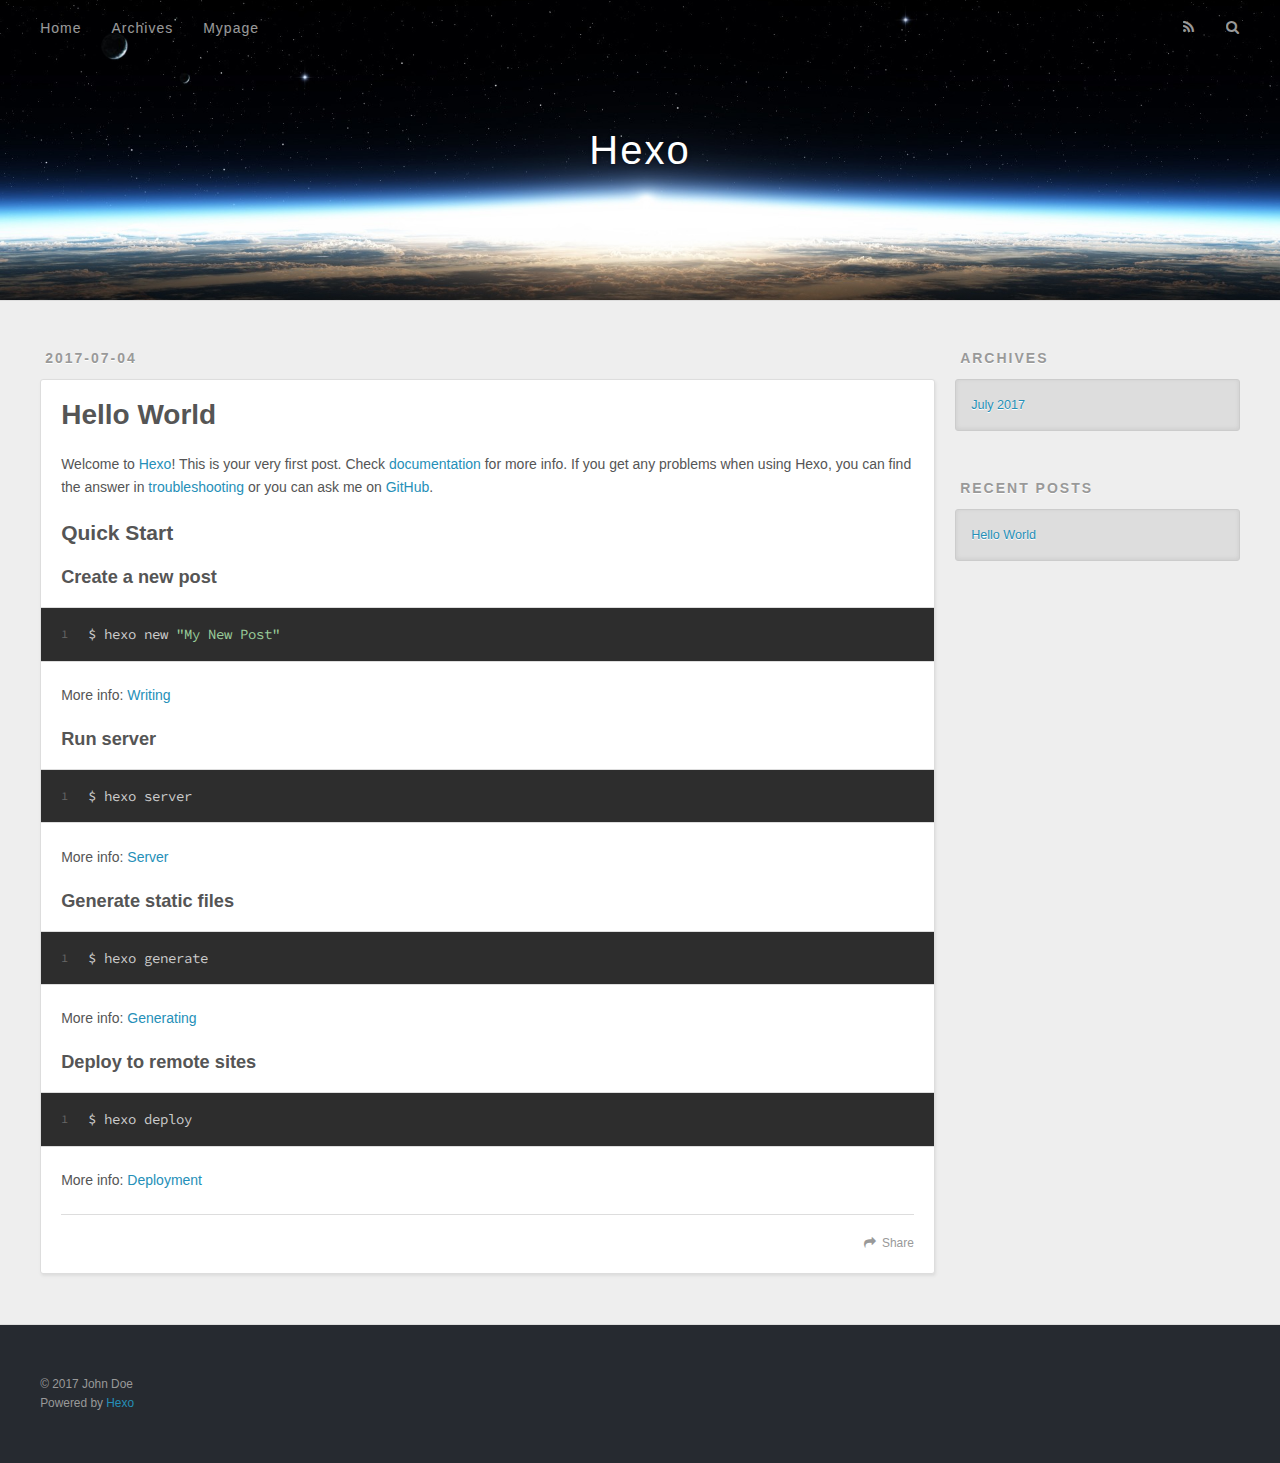
==== index.html @ 32c0dbbb "myblog" ====
<!DOCTYPE html>
<html>
<head>
  <meta charset="utf-8">
  
  <title>Hexo</title>
  <meta name="viewport" content="width=device-width, initial-scale=1, maximum-scale=1">
  <meta property="og:type" content="website">
<meta property="og:title" content="Hexo">
<meta property="og:url" content="http://yoursite.com/index.html">
<meta property="og:site_name" content="Hexo">
<meta name="twitter:card" content="summary">
<meta name="twitter:title" content="Hexo">
  
    <link rel="alternate" href="/atom.xml" title="Hexo" type="application/atom+xml">
  
  
    <link rel="icon" href="/favicon.png">
  
  
    <link href="//fonts.googleapis.com/css?family=Source+Code+Pro" rel="stylesheet" type="text/css">
  
  <link rel="stylesheet" href="/css/style.css">
  

</head>

<body>
  <div id="container">
    <div id="wrap">
      <header id="header">
  <div id="banner"></div>
  <div id="header-outer" class="outer">
    <div id="header-title" class="inner">
      <h1 id="logo-wrap">
        <a href="/" id="logo">Hexo</a>
      </h1>
      
    </div>
    <div id="header-inner" class="inner">
      <nav id="main-nav">
        <a id="main-nav-toggle" class="nav-icon"></a>
        
          <a class="main-nav-link" href="/">Home</a>
        
          <a class="main-nav-link" href="/archives">Archives</a>
        
          <a class="main-nav-link" href="/mypage">Mypage</a>
        
      </nav>
      <nav id="sub-nav">
        
          <a id="nav-rss-link" class="nav-icon" href="/atom.xml" title="RSS Feed"></a>
        
        <a id="nav-search-btn" class="nav-icon" title="Search"></a>
      </nav>
      <div id="search-form-wrap">
        <form action="//google.com/search" method="get" accept-charset="UTF-8" class="search-form"><input type="search" name="q" class="search-form-input" placeholder="Search"><button type="submit" class="search-form-submit">&#xF002;</button><input type="hidden" name="sitesearch" value="http://yoursite.com"></form>
      </div>
    </div>
  </div>
</header>
      <div class="outer">
        <section id="main">
  
    <article id="post-hello-world" class="article article-type-post" itemscope itemprop="blogPost">
  <div class="article-meta">
    <a href="/2017/07/04/hello-world/" class="article-date">
  <time datetime="2017-07-04T11:17:00.481Z" itemprop="datePublished">2017-07-04</time>
</a>
    
  </div>
  <div class="article-inner">
    
    
      <header class="article-header">
        
  
    <h1 itemprop="name">
      <a class="article-title" href="/2017/07/04/hello-world/">Hello World</a>
    </h1>
  

      </header>
    
    <div class="article-entry" itemprop="articleBody">
      
        <p>Welcome to <a href="https://hexo.io/" target="_blank" rel="external">Hexo</a>! This is your very first post. Check <a href="https://hexo.io/docs/" target="_blank" rel="external">documentation</a> for more info. If you get any problems when using Hexo, you can find the answer in <a href="https://hexo.io/docs/troubleshooting.html" target="_blank" rel="external">troubleshooting</a> or you can ask me on <a href="https://github.com/hexojs/hexo/issues" target="_blank" rel="external">GitHub</a>.</p>
<h2 id="Quick-Start"><a href="#Quick-Start" class="headerlink" title="Quick Start"></a>Quick Start</h2><h3 id="Create-a-new-post"><a href="#Create-a-new-post" class="headerlink" title="Create a new post"></a>Create a new post</h3><figure class="highlight bash"><table><tr><td class="gutter"><pre><div class="line">1</div></pre></td><td class="code"><pre><div class="line">$ hexo new <span class="string">"My New Post"</span></div></pre></td></tr></table></figure>
<p>More info: <a href="https://hexo.io/docs/writing.html" target="_blank" rel="external">Writing</a></p>
<h3 id="Run-server"><a href="#Run-server" class="headerlink" title="Run server"></a>Run server</h3><figure class="highlight bash"><table><tr><td class="gutter"><pre><div class="line">1</div></pre></td><td class="code"><pre><div class="line">$ hexo server</div></pre></td></tr></table></figure>
<p>More info: <a href="https://hexo.io/docs/server.html" target="_blank" rel="external">Server</a></p>
<h3 id="Generate-static-files"><a href="#Generate-static-files" class="headerlink" title="Generate static files"></a>Generate static files</h3><figure class="highlight bash"><table><tr><td class="gutter"><pre><div class="line">1</div></pre></td><td class="code"><pre><div class="line">$ hexo generate</div></pre></td></tr></table></figure>
<p>More info: <a href="https://hexo.io/docs/generating.html" target="_blank" rel="external">Generating</a></p>
<h3 id="Deploy-to-remote-sites"><a href="#Deploy-to-remote-sites" class="headerlink" title="Deploy to remote sites"></a>Deploy to remote sites</h3><figure class="highlight bash"><table><tr><td class="gutter"><pre><div class="line">1</div></pre></td><td class="code"><pre><div class="line">$ hexo deploy</div></pre></td></tr></table></figure>
<p>More info: <a href="https://hexo.io/docs/deployment.html" target="_blank" rel="external">Deployment</a></p>

      
    </div>
    <footer class="article-footer">
      <a data-url="http://yoursite.com/2017/07/04/hello-world/" data-id="cj4plj32y0000nss6kk4npx17" class="article-share-link">Share</a>
      
      
    </footer>
  </div>
  
</article>


  

</section>
        
          <aside id="sidebar">
  
    

  
    

  
    
  
    
  <div class="widget-wrap">
    <h3 class="widget-title">Archives</h3>
    <div class="widget">
      <ul class="archive-list"><li class="archive-list-item"><a class="archive-list-link" href="/archives/2017/07/">July 2017</a></li></ul>
    </div>
  </div>


  
    
  <div class="widget-wrap">
    <h3 class="widget-title">Recent Posts</h3>
    <div class="widget">
      <ul>
        
          <li>
            <a href="/2017/07/04/hello-world/">Hello World</a>
          </li>
        
      </ul>
    </div>
  </div>

  
</aside>
        
      </div>
      <footer id="footer">
  
  <div class="outer">
    <div id="footer-info" class="inner">
      &copy; 2017 John Doe<br>
      Powered by <a href="http://hexo.io/" target="_blank">Hexo</a>
    </div>
  </div>
</footer>
    </div>
    <nav id="mobile-nav">
  
    <a href="/" class="mobile-nav-link">Home</a>
  
    <a href="/archives" class="mobile-nav-link">Archives</a>
  
    <a href="/mypage" class="mobile-nav-link">Mypage</a>
  
</nav>
    

<script src="//ajax.googleapis.com/ajax/libs/jquery/2.0.3/jquery.min.js"></script>


  <link rel="stylesheet" href="/fancybox/jquery.fancybox.css">
  <script src="/fancybox/jquery.fancybox.pack.js"></script>


<script src="/js/script.js"></script>

  </div>
</body>
</html>
---- css/style.css ----
body {
  width: 100%;
}
body:before,
body:after {
  content: "";
  display: table;
}
body:after {
  clear: both;
}
html,
body,
div,
span,
applet,
object,
iframe,
h1,
h2,
h3,
h4,
h5,
h6,
p,
blockquote,
pre,
a,
abbr,
acronym,
address,
big,
cite,
code,
del,
dfn,
em,
img,
ins,
kbd,
q,
s,
samp,
small,
strike,
strong,
sub,
sup,
tt,
var,
dl,
dt,
dd,
ol,
ul,
li,
fieldset,
form,
label,
legend,
table,
caption,
tbody,
tfoot,
thead,
tr,
th,
td {
  margin: 0;
  padding: 0;
  border: 0;
  outline: 0;
  font-weight: inherit;
  font-style: inherit;
  font-family: inherit;
  font-size: 100%;
  vertical-align: baseline;
}
body {
  line-height: 1;
  color: #000;
  background: #fff;
}
ol,
ul {
  list-style: none;
}
table {
  border-collapse: separate;
  border-spacing: 0;
  vertical-align: middle;
}
caption,
th,
td {
  text-align: left;
  font-weight: normal;
  vertical-align: middle;
}
a img {
  border: none;
}
input,
button {
  margin: 0;
  padding: 0;
}
input::-moz-focus-inner,
button::-moz-focus-inner {
  border: 0;
  padding: 0;
}
@font-face {
  font-family: FontAwesome;
  font-style: normal;
  font-weight: normal;
  src: url("fonts/fontawesome-webfont.eot?v=#4.0.3");
  src: url("fonts/fontawesome-webfont.eot?#iefix&v=#4.0.3") format("embedded-opentype"), url("fonts/fontawesome-webfont.woff?v=#4.0.3") format("woff"), url("fonts/fontawesome-webfont.ttf?v=#4.0.3") format("truetype"), url("fonts/fontawesome-webfont.svg#fontawesomeregular?v=#4.0.3") format("svg");
}
html,
body,
#container {
  height: 100%;
}
body {
  background: #eee;
  font: 14px "Helvetica Neue", Helvetica, Arial, sans-serif;
  -webkit-text-size-adjust: 100%;
}
.outer {
  max-width: 1220px;
  margin: 0 auto;
  padding: 0 20px;
}
.outer:before,
.outer:after {
  content: "";
  display: table;
}
.outer:after {
  clear: both;
}
.inner {
  display: inline;
  float: left;
  width: 98.33333333333333%;
  margin: 0 0.833333333333333%;
}
.left,
.alignleft {
  float: left;
}
.right,
.alignright {
  float: right;
}
.clear {
  clear: both;
}
#container {
  position: relative;
}
.mobile-nav-on {
  overflow: hidden;
}
#wrap {
  height: 100%;
  width: 100%;
  position: absolute;
  top: 0;
  left: 0;
  -webkit-transition: 0.2s ease-out;
  -moz-transition: 0.2s ease-out;
  -ms-transition: 0.2s ease-out;
  transition: 0.2s ease-out;
  z-index: 1;
  background: #eee;
}
.mobile-nav-on #wrap {
  left: 280px;
}
@media screen and (min-width: 768px) {
  #main {
    display: inline;
    float: left;
    width: 73.33333333333333%;
    margin: 0 0.833333333333333%;
  }
}
.article-date,
.article-category-link,
.archive-year,
.widget-title {
  text-decoration: none;
  text-transform: uppercase;
  letter-spacing: 2px;
  color: #999;
  margin-bottom: 1em;
  margin-left: 5px;
  line-height: 1em;
  text-shadow: 0 1px #fff;
  font-weight: bold;
}
.article-inner,
.archive-article-inner {
  background: #fff;
  -webkit-box-shadow: 1px 2px 3px #ddd;
  box-shadow: 1px 2px 3px #ddd;
  border: 1px solid #ddd;
  border-radius: 3px;
}
.article-entry h1,
.widget h1 {
  font-size: 2em;
}
.article-entry h2,
.widget h2 {
  font-size: 1.5em;
}
.article-entry h3,
.widget h3 {
  font-size: 1.3em;
}
.article-entry h4,
.widget h4 {
  font-size: 1.2em;
}
.article-entry h5,
.widget h5 {
  font-size: 1em;
}
.article-entry h6,
.widget h6 {
  font-size: 1em;
  color: #999;
}
.article-entry hr,
.widget hr {
  border: 1px dashed #ddd;
}
.article-entry strong,
.widget strong {
  font-weight: bold;
}
.article-entry em,
.widget em,
.article-entry cite,
.widget cite {
  font-style: italic;
}
.article-entry sup,
.widget sup,
.article-entry sub,
.widget sub {
  font-size: 0.75em;
  line-height: 0;
  position: relative;
  vertical-align: baseline;
}
.article-entry sup,
.widget sup {
  top: -0.5em;
}
.article-entry sub,
.widget sub {
  bottom: -0.2em;
}
.article-entry small,
.widget small {
  font-size: 0.85em;
}
.article-entry acronym,
.widget acronym,
.article-entry abbr,
.widget abbr {
  border-bottom: 1px dotted;
}
.article-entry ul,
.widget ul,
.article-entry ol,
.widget ol,
.article-entry dl,
.widget dl {
  margin: 0 20px;
  line-height: 1.6em;
}
.article-entry ul ul,
.widget ul ul,
.article-entry ol ul,
.widget ol ul,
.article-entry ul ol,
.widget ul ol,
.article-entry ol ol,
.widget ol ol {
  margin-top: 0;
  margin-bottom: 0;
}
.article-entry ul,
.widget ul {
  list-style: disc;
}
.article-entry ol,
.widget ol {
  list-style: decimal;
}
.article-entry dt,
.widget dt {
  font-weight: bold;
}
#header {
  height: 300px;
  position: relative;
  border-bottom: 1px solid #ddd;
}
#header:before,
#header:after {
  content: "";
  position: absolute;
  left: 0;
  right: 0;
  height: 40px;
}
#header:before {
  top: 0;
  background: -webkit-linear-gradient(rgba(0,0,0,0.2), transparent);
  background: -moz-linear-gradient(rgba(0,0,0,0.2), transparent);
  background: -ms-linear-gradient(rgba(0,0,0,0.2), transparent);
  background: linear-gradient(rgba(0,0,0,0.2), transparent);
}
#header:after {
  bottom: 0;
  background: -webkit-linear-gradient(transparent, rgba(0,0,0,0.2));
  background: -moz-linear-gradient(transparent, rgba(0,0,0,0.2));
  background: -ms-linear-gradient(transparent, rgba(0,0,0,0.2));
  background: linear-gradient(transparent, rgba(0,0,0,0.2));
}
#header-outer {
  height: 100%;
  position: relative;
}
#header-inner {
  position: relative;
  overflow: hidden;
}
#banner {
  position: absolute;
  top: 0;
  left: 0;
  width: 100%;
  height: 100%;
  background: url("images/banner.jpg") center #000;
  -webkit-background-size: cover;
  -moz-background-size: cover;
  background-size: cover;
  z-index: -1;
}
#header-title {
  text-align: center;
  height: 40px;
  position: absolute;
  top: 50%;
  left: 0;
  margin-top: -20px;
}
#logo,
#subtitle {
  text-decoration: none;
  color: #fff;
  font-weight: 300;
  text-shadow: 0 1px 4px rgba(0,0,0,0.3);
}
#logo {
  font-size: 40px;
  line-height: 40px;
  letter-spacing: 2px;
}
#subtitle {
  font-size: 16px;
  line-height: 16px;
  letter-spacing: 1px;
}
#subtitle-wrap {
  margin-top: 16px;
}
#main-nav {
  float: left;
  margin-left: -15px;
}
.nav-icon,
.main-nav-link {
  float: left;
  color: #fff;
  opacity: 0.6;
  text-decoration: none;
  text-shadow: 0 1px rgba(0,0,0,0.2);
  -webkit-transition: opacity 0.2s;
  -moz-transition: opacity 0.2s;
  -ms-transition: opacity 0.2s;
  transition: opacity 0.2s;
  display: block;
  padding: 20px 15px;
}
.nav-icon:hover,
.main-nav-link:hover {
  opacity: 1;
}
.nav-icon {
  font-family: FontAwesome;
  text-align: center;
  font-size: 14px;
  width: 14px;
  height: 14px;
  padding: 20px 15px;
  position: relative;
  cursor: pointer;
}
.main-nav-link {
  font-weight: 300;
  letter-spacing: 1px;
}
@media screen and (max-width: 479px) {
  .main-nav-link {
    display: none;
  }
}
#main-nav-toggle {
  display: none;
}
#main-nav-toggle:before {
  content: "\f0c9";
}
@media screen and (max-width: 479px) {
  #main-nav-toggle {
    display: block;
  }
}
#sub-nav {
  float: right;
  margin-right: -15px;
}
#nav-rss-link:before {
  content: "\f09e";
}
#nav-search-btn:before {
  content: "\f002";
}
#search-form-wrap {
  position: absolute;
  top: 15px;
  width: 150px;
  height: 30px;
  right: -150px;
  opacity: 0;
  -webkit-transition: 0.2s ease-out;
  -moz-transition: 0.2s ease-out;
  -ms-transition: 0.2s ease-out;
  transition: 0.2s ease-out;
}
#search-form-wrap.on {
  opacity: 1;
  right: 0;
}
@media screen and (max-width: 479px) {
  #search-form-wrap {
    width: 100%;
    right: -100%;
  }
}
.search-form {
  position: absolute;
  top: 0;
  left: 0;
  right: 0;
  background: #fff;
  padding: 5px 15px;
  border-radius: 15px;
  -webkit-box-shadow: 0 0 10px rgba(0,0,0,0.3);
  box-shadow: 0 0 10px rgba(0,0,0,0.3);
}
.search-form-input {
  border: none;
  background: none;
  color: #555;
  width: 100%;
  font: 13px "Helvetica Neue", Helvetica, Arial, sans-serif;
  outline: none;
}
.search-form-input::-webkit-search-results-decoration,
.search-form-input::-webkit-search-cancel-button {
  -webkit-appearance: none;
}
.search-form-submit {
  position: absolute;
  top: 50%;
  right: 10px;
  margin-top: -7px;
  font: 13px FontAwesome;
  border: none;
  background: none;
  color: #bbb;
  cursor: pointer;
}
.search-form-submit:hover,
.search-form-submit:focus {
  color: #777;
}
.article {
  margin: 50px 0;
}
.article-inner {
  overflow: hidden;
}
.article-meta:before,
.article-meta:after {
  content: "";
  display: table;
}
.article-meta:after {
  clear: both;
}
.article-date {
  float: left;
}
.article-category {
  float: left;
  line-height: 1em;
  color: #ccc;
  text-shadow: 0 1px #fff;
  margin-left: 8px;
}
.article-category:before {
  content: "\2022";
}
.article-category-link {
  margin: 0 12px 1em;
}
.article-header {
  padding: 20px 20px 0;
}
.article-title {
  text-decoration: none;
  font-size: 2em;
  font-weight: bold;
  color: #555;
  line-height: 1.1em;
  -webkit-transition: color 0.2s;
  -moz-transition: color 0.2s;
  -ms-transition: color 0.2s;
  transition: color 0.2s;
}
a.article-title:hover {
  color: #258fb8;
}
.article-entry {
  color: #555;
  padding: 0 20px;
}
.article-entry:before,
.article-entry:after {
  content: "";
  display: table;
}
.article-entry:after {
  clear: both;
}
.article-entry p,
.article-entry table {
  line-height: 1.6em;
  margin: 1.6em 0;
}
.article-entry h1,
.article-entry h2,
.article-entry h3,
.article-entry h4,
.article-entry h5,
.article-entry h6 {
  font-weight: bold;
}
.article-entry h1,
.article-entry h2,
.article-entry h3,
.article-entry h4,
.article-entry h5,
.article-entry h6 {
  line-height: 1.1em;
  margin: 1.1em 0;
}
.article-entry a {
  color: #258fb8;
  text-decoration: none;
}
.article-entry a:hover {
  text-decoration: underline;
}
.article-entry ul,
.article-entry ol,
.article-entry dl {
  margin-top: 1.6em;
  margin-bottom: 1.6em;
}
.article-entry img,
.article-entry video {
  max-width: 100%;
  height: auto;
  display: block;
  margin: auto;
}
.article-entry iframe {
  border: none;
}
.article-entry table {
  width: 100%;
  border-collapse: collapse;
  border-spacing: 0;
}
.article-entry th {
  font-weight: bold;
  border-bottom: 3px solid #ddd;
  padding-bottom: 0.5em;
}
.article-entry td {
  border-bottom: 1px solid #ddd;
  padding: 10px 0;
}
.article-entry blockquote {
  font-family: Georgia, "Times New Roman", serif;
  font-size: 1.4em;
  margin: 1.6em 20px;
  text-align: center;
}
.article-entry blockquote footer {
  font-size: 14px;
  margin: 1.6em 0;
  font-family: "Helvetica Neue", Helvetica, Arial, sans-serif;
}
.article-entry blockquote footer cite:before {
  content: "—";
  padding: 0 0.5em;
}
.article-entry .pullquote {
  text-align: left;
  width: 45%;
  margin: 0;
}
.article-entry .pullquote.left {
  margin-left: 0.5em;
  margin-right: 1em;
}
.article-entry .pullquote.right {
  margin-right: 0.5em;
  margin-left: 1em;
}
.article-entry .caption {
  color: #999;
  display: block;
  font-size: 0.9em;
  margin-top: 0.5em;
  position: relative;
  text-align: center;
}
.article-entry .video-container {
  position: relative;
  padding-top: 56.25%;
  height: 0;
  overflow: hidden;
}
.article-entry .video-container iframe,
.article-entry .video-container object,
.article-entry .video-container embed {
  position: absolute;
  top: 0;
  left: 0;
  width: 100%;
  height: 100%;
  margin-top: 0;
}
.article-more-link a {
  display: inline-block;
  line-height: 1em;
  padding: 6px 15px;
  border-radius: 15px;
  background: #eee;
  color: #999;
  text-shadow: 0 1px #fff;
  text-decoration: none;
}
.article-more-link a:hover {
  background: #258fb8;
  color: #fff;
  text-decoration: none;
  text-shadow: 0 1px #1e7293;
}
.article-footer {
  font-size: 0.85em;
  line-height: 1.6em;
  border-top: 1px solid #ddd;
  padding-top: 1.6em;
  margin: 0 20px 20px;
}
.article-footer:before,
.article-footer:after {
  content: "";
  display: table;
}
.article-footer:after {
  clear: both;
}
.article-footer a {
  color: #999;
  text-decoration: none;
}
.article-footer a:hover {
  color: #555;
}
.article-tag-list-item {
  float: left;
  margin-right: 10px;
}
.article-tag-list-link:before {
  content: "#";
}
.article-comment-link {
  float: right;
}
.article-comment-link:before {
  content: "\f075";
  font-family: FontAwesome;
  padding-right: 8px;
}
.article-share-link {
  cursor: pointer;
  float: right;
  margin-left: 20px;
}
.article-share-link:before {
  content: "\f064";
  font-family: FontAwesome;
  padding-right: 6px;
}
#article-nav {
  position: relative;
}
#article-nav:before,
#article-nav:after {
  content: "";
  display: table;
}
#article-nav:after {
  clear: both;
}
@media screen and (min-width: 768px) {
  #article-nav {
    margin: 50px 0;
  }
  #article-nav:before {
    width: 8px;
    height: 8px;
    position: absolute;
    top: 50%;
    left: 50%;
    margin-top: -4px;
    margin-left: -4px;
    content: "";
    border-radius: 50%;
    background: #ddd;
    -webkit-box-shadow: 0 1px 2px #fff;
    box-shadow: 0 1px 2px #fff;
  }
}
.article-nav-link-wrap {
  text-decoration: none;
  text-shadow: 0 1px #fff;
  color: #999;
  -webkit-box-sizing: border-box;
  -moz-box-sizing: border-box;
  box-sizing: border-box;
  margin-top: 50px;
  text-align: center;
  display: block;
}
.article-nav-link-wrap:hover {
  color: #555;
}
@media screen and (min-width: 768px) {
  .article-nav-link-wrap {
    width: 50%;
    margin-top: 0;
  }
}
@media screen and (min-width: 768px) {
  #article-nav-newer {
    float: left;
    text-align: right;
    padding-right: 20px;
  }
}
@media screen and (min-width: 768px) {
  #article-nav-older {
    float: right;
    text-align: left;
    padding-left: 20px;
  }
}
.article-nav-caption {
  text-transform: uppercase;
  letter-spacing: 2px;
  color: #ddd;
  line-height: 1em;
  font-weight: bold;
}
#article-nav-newer .article-nav-caption {
  margin-right: -2px;
}
.article-nav-title {
  font-size: 0.85em;
  line-height: 1.6em;
  margin-top: 0.5em;
}
.article-share-box {
  position: absolute;
  display: none;
  background: #fff;
  -webkit-box-shadow: 1px 2px 10px rgba(0,0,0,0.2);
  box-shadow: 1px 2px 10px rgba(0,0,0,0.2);
  border-radius: 3px;
  margin-left: -145px;
  overflow: hidden;
  z-index: 1;
}
.article-share-box.on {
  display: block;
}
.article-share-input {
  width: 100%;
  background: none;
  -webkit-box-sizing: border-box;
  -moz-box-sizing: border-box;
  box-sizing: border-box;
  font: 14px "Helvetica Neue", Helvetica, Arial, sans-serif;
  padding: 0 15px;
  color: #555;
  outline: none;
  border: 1px solid #ddd;
  border-radius: 3px 3px 0 0;
  height: 36px;
  line-height: 36px;
}
.article-share-links {
  background: #eee;
}
.article-share-links:before,
.article-share-links:after {
  content: "";
  display: table;
}
.article-share-links:after {
  clear: both;
}
.article-share-twitter,
.article-share-facebook,
.article-share-pinterest,
.article-share-google {
  width: 50px;
  height: 36px;
  display: block;
  float: left;
  position: relative;
  color: #999;
  text-shadow: 0 1px #fff;
}
.article-share-twitter:before,
.article-share-facebook:before,
.article-share-pinterest:before,
.article-share-google:before {
  font-size: 20px;
  font-family: FontAwesome;
  width: 20px;
  height: 20px;
  position: absolute;
  top: 50%;
  left: 50%;
  margin-top: -10px;
  margin-left: -10px;
  text-align: center;
}
.article-share-twitter:hover,
.article-share-facebook:hover,
.article-share-pinterest:hover,
.article-share-google:hover {
  color: #fff;
}
.article-share-twitter:before {
  content: "\f099";
}
.article-share-twitter:hover {
  background: #00aced;
  text-shadow: 0 1px #008abe;
}
.article-share-facebook:before {
  content: "\f09a";
}
.article-share-facebook:hover {
  background: #3b5998;
  text-shadow: 0 1px #2f477a;
}
.article-share-pinterest:before {
  content: "\f0d2";
}
.article-share-pinterest:hover {
  background: #cb2027;
  text-shadow: 0 1px #a21a1f;
}
.article-share-google:before {
  content: "\f0d5";
}
.article-share-google:hover {
  background: #dd4b39;
  text-shadow: 0 1px #be3221;
}
.article-gallery {
  background: #000;
  position: relative;
}
.article-gallery-photos {
  position: relative;
  overflow: hidden;
}
.article-gallery-img {
  display: none;
  max-width: 100%;
}
.article-gallery-img:first-child {
  display: block;
}
.article-gallery-img.loaded {
  position: absolute;
  display: block;
}
.article-gallery-img img {
  display: block;
  max-width: 100%;
  margin: 0 auto;
}
#comments {
  background: #fff;
  -webkit-box-shadow: 1px 2px 3px #ddd;
  box-shadow: 1px 2px 3px #ddd;
  padding: 20px;
  border: 1px solid #ddd;
  border-radius: 3px;
  margin: 50px 0;
}
#comments a {
  color: #258fb8;
}
.archives-wrap {
  margin: 50px 0;
}
.archives:before,
.archives:after {
  content: "";
  display: table;
}
.archives:after {
  clear: both;
}
.archive-year-wrap {
  margin-bottom: 1em;
}
.archives {
  -webkit-column-gap: 10px;
  -moz-column-gap: 10px;
  column-gap: 10px;
}
@media screen and (min-width: 480px) and (max-width: 767px) {
  .archives {
    -webkit-column-count: 2;
    -moz-column-count: 2;
    column-count: 2;
  }
}
@media screen and (min-width: 768px) {
  .archives {
    -webkit-column-count: 3;
    -moz-column-count: 3;
    column-count: 3;
  }
}
.archive-article {
  -webkit-column-break-inside: avoid;
  page-break-inside: avoid;
  overflow: hidden;
  break-inside: avoid-column;
}
.archive-article-inner {
  padding: 10px;
  margin-bottom: 15px;
}
.archive-article-title {
  text-decoration: none;
  font-weight: bold;
  color: #555;
  -webkit-transition: color 0.2s;
  -moz-transition: color 0.2s;
  -ms-transition: color 0.2s;
  transition: color 0.2s;
  line-height: 1.6em;
}
.archive-article-title:hover {
  color: #258fb8;
}
.archive-article-footer {
  margin-top: 1em;
}
.archive-article-date {
  color: #999;
  text-decoration: none;
  font-size: 0.85em;
  line-height: 1em;
  margin-bottom: 0.5em;
  display: block;
}
#page-nav {
  margin: 50px auto;
  background: #fff;
  -webkit-box-shadow: 1px 2px 3px #ddd;
  box-shadow: 1px 2px 3px #ddd;
  border: 1px solid #ddd;
  border-radius: 3px;
  text-align: center;
  color: #999;
  overflow: hidden;
}
#page-nav:before,
#page-nav:after {
  content: "";
  display: table;
}
#page-nav:after {
  clear: both;
}
#page-nav a,
#page-nav span {
  padding: 10px 20px;
  line-height: 1;
  height: 2ex;
}
#page-nav a {
  color: #999;
  text-decoration: none;
}
#page-nav a:hover {
  background: #999;
  color: #fff;
}
#page-nav .prev {
  float: left;
}
#page-nav .next {
  float: right;
}
#page-nav .page-number {
  display: inline-block;
}
@media screen and (max-width: 479px) {
  #page-nav .page-number {
    display: none;
  }
}
#page-nav .current {
  color: #555;
  font-weight: bold;
}
#page-nav .space {
  color: #ddd;
}
#footer {
  background: #262a30;
  padding: 50px 0;
  border-top: 1px solid #ddd;
  color: #999;
}
#footer a {
  color: #258fb8;
  text-decoration: none;
}
#footer a:hover {
  text-decoration: underline;
}
#footer-info {
  line-height: 1.6em;
  font-size: 0.85em;
}
.article-entry pre,
.article-entry .highlight {
  background: #2d2d2d;
  margin: 0 -20px;
  padding: 15px 20px;
  border-style: solid;
  border-color: #ddd;
  border-width: 1px 0;
  overflow: auto;
  color: #ccc;
  line-height: 22.400000000000002px;
}
.article-entry .highlight .gutter pre,
.article-entry .gist .gist-file .gist-data .line-numbers {
  color: #666;
  font-size: 0.85em;
}
.article-entry pre,
.article-entry code {
  font-family: "Source Code Pro", Consolas, Monaco, Menlo, Consolas, monospace;
}
.article-entry code {
  background: #eee;
  text-shadow: 0 1px #fff;
  padding: 0 0.3em;
}
.article-entry pre code {
  background: none;
  text-shadow: none;
  padding: 0;
}
.article-entry .highlight pre {
  border: none;
  margin: 0;
  padding: 0;
}
.article-entry .highlight table {
  margin: 0;
  width: auto;
}
.article-entry .highlight td {
  border: none;
  padding: 0;
}
.article-entry .highlight figcaption {
  font-size: 0.85em;
  color: #999;
  line-height: 1em;
  margin-bottom: 1em;
}
.article-entry .highlight figcaption:before,
.article-entry .highlight figcaption:after {
  content: "";
  display: table;
}
.article-entry .highlight figcaption:after {
  clear: both;
}
.article-entry .highlight figcaption a {
  float: right;
}
.article-entry .highlight .gutter pre {
  text-align: right;
  padding-right: 20px;
}
.article-entry .highlight .line {
  height: 22.400000000000002px;
}
.article-entry .highlight .line.marked {
  background: #515151;
}
.article-entry .gist {
  margin: 0 -20px;
  border-style: solid;
  border-color: #ddd;
  border-width: 1px 0;
  background: #2d2d2d;
  padding: 15px 20px 15px 0;
}
.article-entry .gist .gist-file {
  border: none;
  font-family: "Source Code Pro", Consolas, Monaco, Menlo, Consolas, monospace;
  margin: 0;
}
.article-entry .gist .gist-file .gist-data {
  background: none;
  border: none;
}
.article-entry .gist .gist-file .gist-data .line-numbers {
  background: none;
  border: none;
  padding: 0 20px 0 0;
}
.article-entry .gist .gist-file .gist-data .line-data {
  padding: 0 !important;
}
.article-entry .gist .gist-file .highlight {
  margin: 0;
  padding: 0;
  border: none;
}
.article-entry .gist .gist-file .gist-meta {
  background: #2d2d2d;
  color: #999;
  font: 0.85em "Helvetica Neue", Helvetica, Arial, sans-serif;
  text-shadow: 0 0;
  padding: 0;
  margin-top: 1em;
  margin-left: 20px;
}
.article-entry .gist .gist-file .gist-meta a {
  color: #258fb8;
  font-weight: normal;
}
.article-entry .gist .gist-file .gist-meta a:hover {
  text-decoration: underline;
}
pre .comment,
pre .title {
  color: #999;
}
pre .variable,
pre .attribute,
pre .tag,
pre .regexp,
pre .ruby .constant,
pre .xml .tag .title,
pre .xml .pi,
pre .xml .doctype,
pre .html .doctype,
pre .css .id,
pre .css .class,
pre .css .pseudo {
  color: #f2777a;
}
pre .number,
pre .preprocessor,
pre .built_in,
pre .literal,
pre .params,
pre .constant {
  color: #f99157;
}
pre .class,
pre .ruby .class .title,
pre .css .rules .attribute {
  color: #9c9;
}
pre .string,
pre .value,
pre .inheritance,
pre .header,
pre .ruby .symbol,
pre .xml .cdata {
  color: #9c9;
}
pre .css .hexcolor {
  color: #6cc;
}
pre .function,
pre .python .decorator,
pre .python .title,
pre .ruby .function .title,
pre .ruby .title .keyword,
pre .perl .sub,
pre .javascript .title,
pre .coffeescript .title {
  color: #69c;
}
pre .keyword,
pre .javascript .function {
  color: #c9c;
}
@media screen and (max-width: 479px) {
  #mobile-nav {
    position: absolute;
    top: 0;
    left: 0;
    width: 280px;
    height: 100%;
    background: #191919;
    border-right: 1px solid #fff;
  }
}
@media screen and (max-width: 479px) {
  .mobile-nav-link {
    display: block;
    color: #999;
    text-decoration: none;
    padding: 15px 20px;
    font-weight: bold;
  }
  .mobile-nav-link:hover {
    color: #fff;
  }
}
@media screen and (min-width: 768px) {
  #sidebar {
    display: inline;
    float: left;
    width: 23.333333333333332%;
    margin: 0 0.833333333333333%;
  }
}
.widget-wrap {
  margin: 50px 0;
}
.widget {
  color: #777;
  text-shadow: 0 1px #fff;
  background: #ddd;
  -webkit-box-shadow: 0 -1px 4px #ccc inset;
  box-shadow: 0 -1px 4px #ccc inset;
  border: 1px solid #ccc;
  padding: 15px;
  border-radius: 3px;
}
.widget a {
  color: #258fb8;
  text-decoration: none;
}
.widget a:hover {
  text-decoration: underline;
}
.widget ul ul,
.widget ol ul,
.widget dl ul,
.widget ul ol,
.widget ol ol,
.widget dl ol,
.widget ul dl,
.widget ol dl,
.widget dl dl {
  margin-left: 15px;
  list-style: disc;
}
.widget {
  line-height: 1.6em;
  word-wrap: break-word;
  font-size: 0.9em;
}
.widget ul,
.widget ol {
  list-style: none;
  margin: 0;
}
.widget ul ul,
.widget ol ul,
.widget ul ol,
.widget ol ol {
  margin: 0 20px;
}
.widget ul ul,
.widget ol ul {
  list-style: disc;
}
.widget ul ol,
.widget ol ol {
  list-style: decimal;
}
.category-list-count,
.tag-list-count,
.archive-list-count {
  padding-left: 5px;
  color: #999;
  font-size: 0.85em;
}
.category-list-count:before,
.tag-list-count:before,
.archive-list-count:before {
  content: "(";
}
.category-list-count:after,
.tag-list-count:after,
.archive-list-count:after {
  content: ")";
}
.tagcloud a {
  margin-right: 5px;
  display: inline-block;
}
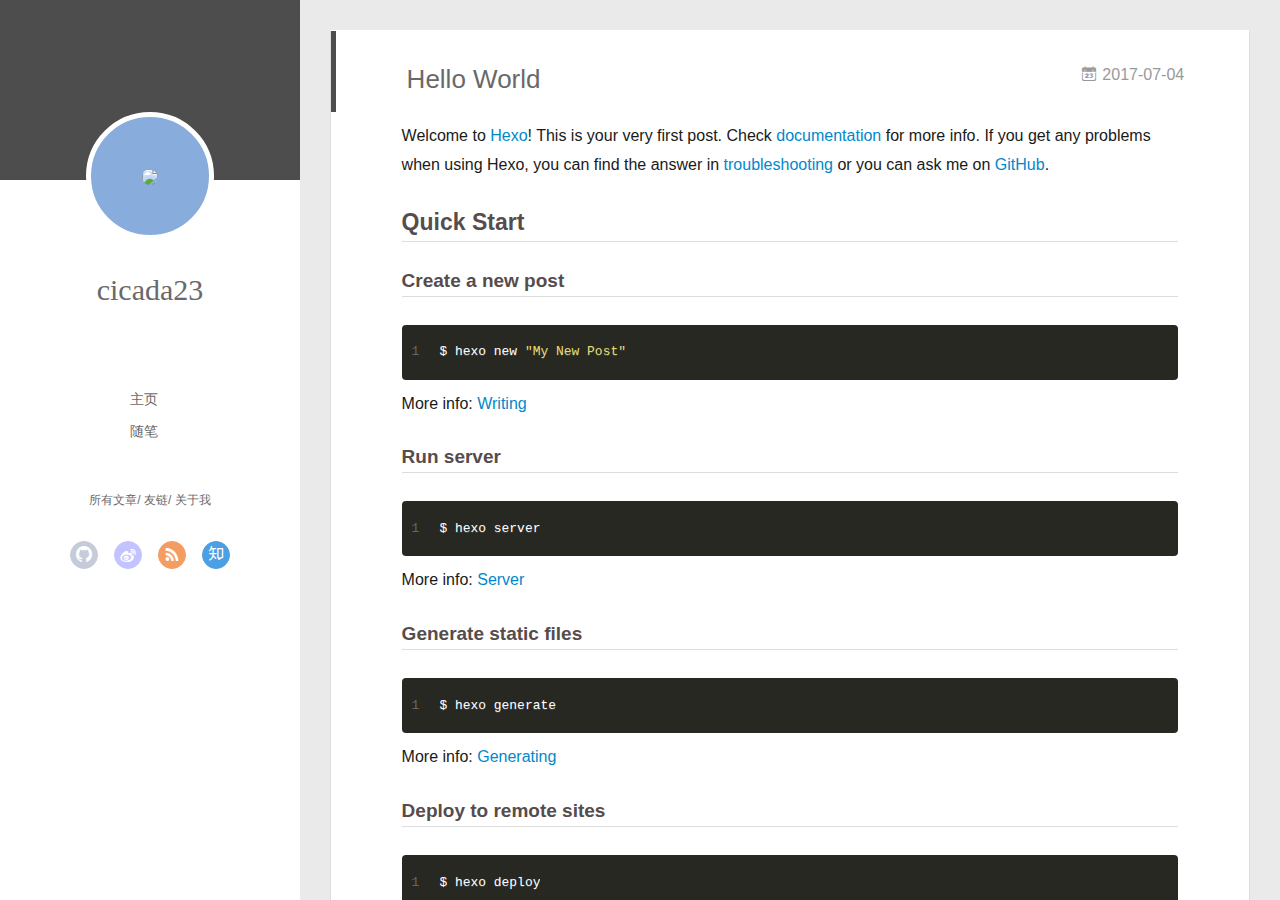
==== commit 3112fa3e: "myblog" ====
--- a/index.html
+++ b/index.html
@@ -3,75 +3,159 @@
 <head>
   <meta charset="utf-8">
   
-  <title>Hexo</title>
+  <meta name="renderer" content="webkit">
+  <meta http-equiv="X-UA-Compatible" content="IE=edge" >
+  <link rel="dns-prefetch" href="http://yoursite.com">
+  <title>刘佳的个人网站</title>
   <meta name="viewport" content="width=device-width, initial-scale=1, maximum-scale=1">
-  <meta property="og:type" content="website">
-<meta property="og:title" content="Hexo">
+  <meta name="description" content="Sharing and growth">
+<meta property="og:type" content="website">
+<meta property="og:title" content="刘佳的个人网站">
 <meta property="og:url" content="http://yoursite.com/index.html">
-<meta property="og:site_name" content="Hexo">
+<meta property="og:site_name" content="刘佳的个人网站">
+<meta property="og:description" content="Sharing and growth">
 <meta name="twitter:card" content="summary">
-<meta name="twitter:title" content="Hexo">
-  
-    <link rel="alternate" href="/atom.xml" title="Hexo" type="application/atom+xml">
+<meta name="twitter:title" content="刘佳的个人网站">
+<meta name="twitter:description" content="Sharing and growth">
+  
+    <link rel="alternative" href="/atom.xml" title="刘佳的个人网站" type="application/atom+xml">
   
   
     <link rel="icon" href="/favicon.png">
   
-  
-    <link href="//fonts.googleapis.com/css?family=Source+Code+Pro" rel="stylesheet" type="text/css">
-  
-  <link rel="stylesheet" href="/css/style.css">
+  <link rel="stylesheet" type="text/css" href="/./main.b3331d.css">
+  <style type="text/css">
+  
+    #container.show {
+      background: linear-gradient(200deg,#a0cfe4,#e8c37e);
+    }
+  </style>
+  
+
   
 
 </head>
 
 <body>
-  <div id="container">
-    <div id="wrap">
-      <header id="header">
-  <div id="banner"></div>
-  <div id="header-outer" class="outer">
-    <div id="header-title" class="inner">
-      <h1 id="logo-wrap">
-        <a href="/" id="logo">Hexo</a>
-      </h1>
-      
-    </div>
-    <div id="header-inner" class="inner">
-      <nav id="main-nav">
-        <a id="main-nav-toggle" class="nav-icon"></a>
-        
-          <a class="main-nav-link" href="/">Home</a>
-        
-          <a class="main-nav-link" href="/archives">Archives</a>
-        
-          <a class="main-nav-link" href="/mypage">Mypage</a>
-        
-      </nav>
-      <nav id="sub-nav">
-        
-          <a id="nav-rss-link" class="nav-icon" href="/atom.xml" title="RSS Feed"></a>
-        
-        <a id="nav-search-btn" class="nav-icon" title="Search"></a>
-      </nav>
-      <div id="search-form-wrap">
-        <form action="//google.com/search" method="get" accept-charset="UTF-8" class="search-form"><input type="search" name="q" class="search-form-input" placeholder="Search"><button type="submit" class="search-form-submit">&#xF002;</button><input type="hidden" name="sitesearch" value="http://yoursite.com"></form>
-      </div>
-    </div>
-  </div>
-</header>
-      <div class="outer">
-        <section id="main">
-  
-    <article id="post-hello-world" class="article article-type-post" itemscope itemprop="blogPost">
-  <div class="article-meta">
-    <a href="/2017/07/04/hello-world/" class="article-date">
-  <time datetime="2017-07-04T11:17:00.481Z" itemprop="datePublished">2017-07-04</time>
-</a>
-    
-  </div>
+  <div id="container" q-class="show:isCtnShow">
+    <canvas id="anm-canvas" class="anm-canvas"></canvas>
+    <div class="left-col" q-class="show:isShow">
+      
+<div class="overlay" style="background: #4d4d4d"></div>
+<div class="intrude-less">
+	<header id="header" class="inner">
+		<a href="/" class="profilepic">
+			<img src="null" class="js-avatar">
+		</a>
+		<hgroup>
+		  <h1 class="header-author"><a href="/">cicada23</a></h1>
+		</hgroup>
+		
+
+		<nav class="header-menu">
+			<ul>
+			
+				<li><a href="/">主页</a></li>
+	        
+				<li><a href="/tags/随笔/">随笔</a></li>
+	        
+			</ul>
+		</nav>
+		<nav class="header-smart-menu">
+    		
+    			
+    			<a q-on="click: openSlider(e, 'innerArchive')" href="javascript:void(0)">所有文章</a>
+    			
+            
+    			
+    			<a q-on="click: openSlider(e, 'friends')" href="javascript:void(0)">友链</a>
+    			
+            
+    			
+    			<a q-on="click: openSlider(e, 'aboutme')" href="javascript:void(0)">关于我</a>
+    			
+            
+		</nav>
+		<nav class="header-nav">
+			<div class="social">
+				
+					<a class="github" target="_blank" href="#" title="github"><i class="icon-github"></i></a>
+		        
+					<a class="weibo" target="_blank" href="#" title="weibo"><i class="icon-weibo"></i></a>
+		        
+					<a class="rss" target="_blank" href="#" title="rss"><i class="icon-rss"></i></a>
+		        
+					<a class="zhihu" target="_blank" href="#" title="zhihu"><i class="icon-zhihu"></i></a>
+		        
+			</div>
+		</nav>
+	</header>		
+</div>
+
+    </div>
+    <div class="mid-col" q-class="show:isShow,hide:isShow|isFalse">
+      
+<nav id="mobile-nav">
+  	<div class="overlay js-overlay" style="background: #4d4d4d"></div>
+	<div class="btnctn js-mobile-btnctn">
+  		<div class="slider-trigger list" q-on="click: openSlider(e)"><i class="icon icon-sort"></i></div>
+	</div>
+	<div class="intrude-less">
+		<header id="header" class="inner">
+			<div class="profilepic">
+				<img src="null" class="js-avatar">
+			</div>
+			<hgroup>
+			  <h1 class="header-author js-header-author">cicada23</h1>
+			</hgroup>
+			
+			
+			
+				
+			
+				
+			
+			
+			
+			<nav class="header-nav">
+				<div class="social">
+					
+						<a class="github" target="_blank" href="#" title="github"><i class="icon-github"></i></a>
+			        
+						<a class="weibo" target="_blank" href="#" title="weibo"><i class="icon-weibo"></i></a>
+			        
+						<a class="rss" target="_blank" href="#" title="rss"><i class="icon-rss"></i></a>
+			        
+						<a class="zhihu" target="_blank" href="#" title="zhihu"><i class="icon-zhihu"></i></a>
+			        
+				</div>
+			</nav>
+
+			<nav class="header-menu js-header-menu">
+				<ul style="width: 50%">
+				
+				
+					<li style="width: 50%"><a href="/">主页</a></li>
+		        
+					<li style="width: 50%"><a href="/tags/随笔/">随笔</a></li>
+		        
+				</ul>
+			</nav>
+		</header>				
+	</div>
+	<div class="mobile-mask" style="display:none" q-show="isShow"></div>
+</nav>
+
+      <div id="wrapper" class="body-wrap">
+        <div class="menu-l">
+          <div class="canvas-wrap">
+            <canvas data-colors="#eaeaea" data-sectionHeight="100" data-contentId="js-content" id="myCanvas1" class="anm-canvas"></canvas>
+          </div>
+          <div id="js-content" class="content-ll">
+            
+  
+    <article id="post-hello-world" class="article article-type-post  article-index" itemscope itemprop="blogPost">
   <div class="article-inner">
-    
     
       <header class="article-header">
         
@@ -81,6 +165,11 @@
     </h1>
   
 
+        
+        <a href="/2017/07/04/hello-world/" class="archive-article-date">
+  	<time datetime="2017-07-04T11:17:00.481Z" itemprop="datePublished"><i class="icon-calendar icon"></i>2017-07-04</time>
+</a>
+        
       </header>
     
     <div class="article-entry" itemprop="articleBody">
@@ -96,89 +185,276 @@
 <p>More info: <a href="https://hexo.io/docs/deployment.html" target="_blank" rel="external">Deployment</a></p>
 
       
-    </div>
-    <footer class="article-footer">
-      <a data-url="http://yoursite.com/2017/07/04/hello-world/" data-id="cj4plj32y0000nss6kk4npx17" class="article-share-link">Share</a>
-      
-      
-    </footer>
+
+      
+    </div>
+    <div class="article-info article-info-index">
+      
+      
+      
+
+      
+        <p class="article-more-link">
+          <a class="article-more-a" href="/2017/07/04/hello-world/">展开全文 >></a>
+        </p>
+      
+
+      
+      <div class="clearfix"></div>
+    </div>
   </div>
-  
 </article>
 
 
-  
-
-</section>
-        
-          <aside id="sidebar">
-  
-    
-
-  
-    
-
-  
-    
-  
-    
-  <div class="widget-wrap">
-    <h3 class="widget-title">Archives</h3>
-    <div class="widget">
-      <ul class="archive-list"><li class="archive-list-item"><a class="archive-list-link" href="/archives/2017/07/">July 2017</a></li></ul>
-    </div>
-  </div>
-
-
-  
-    
-  <div class="widget-wrap">
-    <h3 class="widget-title">Recent Posts</h3>
-    <div class="widget">
-      <ul>
-        
-          <li>
-            <a href="/2017/07/04/hello-world/">Hello World</a>
-          </li>
-        
-      </ul>
-    </div>
-  </div>
-
-  
-</aside>
-        
+
+
+
+  
+  
+
+
+          </div>
+        </div>
       </div>
       <footer id="footer">
-  
   <div class="outer">
-    <div id="footer-info" class="inner">
-      &copy; 2017 John Doe<br>
-      Powered by <a href="http://hexo.io/" target="_blank">Hexo</a>
+    <div id="footer-info">
+    	<div class="footer-left">
+    		&copy; 2017 cicada23
+    	</div>
+      	<div class="footer-right">
+      		<a href="http://hexo.io/" target="_blank">Hexo</a>  Theme <a href="https://github.com/litten/hexo-theme-yilia" target="_blank">Yilia</a> by Litten
+      	</div>
     </div>
   </div>
 </footer>
     </div>
-    <nav id="mobile-nav">
-  
-    <a href="/" class="mobile-nav-link">Home</a>
-  
-    <a href="/archives" class="mobile-nav-link">Archives</a>
-  
-    <a href="/mypage" class="mobile-nav-link">Mypage</a>
-  
-</nav>
-    
-
-<script src="//ajax.googleapis.com/ajax/libs/jquery/2.0.3/jquery.min.js"></script>
-
-
-  <link rel="stylesheet" href="/fancybox/jquery.fancybox.css">
-  <script src="/fancybox/jquery.fancybox.pack.js"></script>
-
-
-<script src="/js/script.js"></script>
-
+    <script>
+	var yiliaConfig = {
+		mathjax: false,
+		isHome: true,
+		isPost: false,
+		isArchive: false,
+		isTag: false,
+		isCategory: false,
+		open_in_new: false,
+		root: "/",
+		innerArchive: true,
+		showTags: false
+	}
+</script>
+
+<script>!function(t){function n(e){if(r[e])return r[e].exports;var i=r[e]={exports:{},id:e,loaded:!1};return t[e].call(i.exports,i,i.exports,n),i.loaded=!0,i.exports}var r={};n.m=t,n.c=r,n.p="./",n(0)}([function(t,n,r){r(194),t.exports=r(190)},function(t,n,r){var e=r(3),i=r(52),o=r(27),u=r(28),c=r(53),f="prototype",a=function(t,n,r){var s,l,h,v,p=t&a.F,d=t&a.G,y=t&a.S,g=t&a.P,b=t&a.B,m=d?e:y?e[n]||(e[n]={}):(e[n]||{})[f],x=d?i:i[n]||(i[n]={}),w=x[f]||(x[f]={});d&&(r=n);for(s in r)l=!p&&m&&void 0!==m[s],h=(l?m:r)[s],v=b&&l?c(h,e):g&&"function"==typeof h?c(Function.call,h):h,m&&u(m,s,h,t&a.U),x[s]!=h&&o(x,s,v),g&&w[s]!=h&&(w[s]=h)};e.core=i,a.F=1,a.G=2,a.S=4,a.P=8,a.B=16,a.W=32,a.U=64,a.R=128,t.exports=a},function(t,n,r){var e=r(6);t.exports=function(t){if(!e(t))throw TypeError(t+" is not an object!");return t}},function(t,n){var r=t.exports="undefined"!=typeof window&&window.Math==Math?window:"undefined"!=typeof self&&self.Math==Math?self:Function("return this")();"number"==typeof __g&&(__g=r)},function(t,n){t.exports=function(t){try{return!!t()}catch(t){return!0}}},function(t,n){var r=t.exports="undefined"!=typeof window&&window.Math==Math?window:"undefined"!=typeof self&&self.Math==Math?self:Function("return this")();"number"==typeof __g&&(__g=r)},function(t,n){t.exports=function(t){return"object"==typeof t?null!==t:"function"==typeof t}},function(t,n,r){var e=r(126)("wks"),i=r(76),o=r(3).Symbol,u="function"==typeof o;(t.exports=function(t){return e[t]||(e[t]=u&&o[t]||(u?o:i)("Symbol."+t))}).store=e},function(t,n){var r={}.hasOwnProperty;t.exports=function(t,n){return r.call(t,n)}},function(t,n,r){var e=r(94),i=r(33);t.exports=function(t){return e(i(t))}},function(t,n,r){t.exports=!r(4)(function(){return 7!=Object.defineProperty({},"a",{get:function(){return 7}}).a})},function(t,n,r){var e=r(2),i=r(167),o=r(50),u=Object.defineProperty;n.f=r(10)?Object.defineProperty:function(t,n,r){if(e(t),n=o(n,!0),e(r),i)try{return u(t,n,r)}catch(t){}if("get"in r||"set"in r)throw TypeError("Accessors not supported!");return"value"in r&&(t[n]=r.value),t}},function(t,n,r){t.exports=!r(18)(function(){return 7!=Object.defineProperty({},"a",{get:function(){return 7}}).a})},function(t,n,r){var e=r(14),i=r(22);t.exports=r(12)?function(t,n,r){return e.f(t,n,i(1,r))}:function(t,n,r){return t[n]=r,t}},function(t,n,r){var e=r(20),i=r(58),o=r(42),u=Object.defineProperty;n.f=r(12)?Object.defineProperty:function(t,n,r){if(e(t),n=o(n,!0),e(r),i)try{return u(t,n,r)}catch(t){}if("get"in r||"set"in r)throw TypeError("Accessors not supported!");return"value"in r&&(t[n]=r.value),t}},function(t,n,r){var e=r(40)("wks"),i=r(23),o=r(5).Symbol,u="function"==typeof o;(t.exports=function(t){return e[t]||(e[t]=u&&o[t]||(u?o:i)("Symbol."+t))}).store=e},function(t,n,r){var e=r(67),i=Math.min;t.exports=function(t){return t>0?i(e(t),9007199254740991):0}},function(t,n,r){var e=r(46);t.exports=function(t){return Object(e(t))}},function(t,n){t.exports=function(t){try{return!!t()}catch(t){return!0}}},function(t,n,r){var e=r(63),i=r(34);t.exports=Object.keys||function(t){return e(t,i)}},function(t,n,r){var e=r(21);t.exports=function(t){if(!e(t))throw TypeError(t+" is not an object!");return t}},function(t,n){t.exports=function(t){return"object"==typeof t?null!==t:"function"==typeof t}},function(t,n){t.exports=function(t,n){return{enumerable:!(1&t),configurable:!(2&t),writable:!(4&t),value:n}}},function(t,n){var r=0,e=Math.random();t.exports=function(t){return"Symbol(".concat(void 0===t?"":t,")_",(++r+e).toString(36))}},function(t,n){var r={}.hasOwnProperty;t.exports=function(t,n){return r.call(t,n)}},function(t,n){var r=t.exports={version:"2.4.0"};"number"==typeof __e&&(__e=r)},function(t,n){t.exports=function(t){if("function"!=typeof t)throw TypeError(t+" is not a function!");return t}},function(t,n,r){var e=r(11),i=r(66);t.exports=r(10)?function(t,n,r){return e.f(t,n,i(1,r))}:function(t,n,r){return t[n]=r,t}},function(t,n,r){var e=r(3),i=r(27),o=r(24),u=r(76)("src"),c="toString",f=Function[c],a=(""+f).split(c);r(52).inspectSource=function(t){return f.call(t)},(t.exports=function(t,n,r,c){var f="function"==typeof r;f&&(o(r,"name")||i(r,"name",n)),t[n]!==r&&(f&&(o(r,u)||i(r,u,t[n]?""+t[n]:a.join(String(n)))),t===e?t[n]=r:c?t[n]?t[n]=r:i(t,n,r):(delete t[n],i(t,n,r)))})(Function.prototype,c,function(){return"function"==typeof this&&this[u]||f.call(this)})},function(t,n,r){var e=r(1),i=r(4),o=r(46),u=function(t,n,r,e){var i=String(o(t)),u="<"+n;return""!==r&&(u+=" "+r+'="'+String(e).replace(/"/g,"&quot;")+'"'),u+">"+i+"</"+n+">"};t.exports=function(t,n){var r={};r[t]=n(u),e(e.P+e.F*i(function(){var n=""[t]('"');return n!==n.toLowerCase()||n.split('"').length>3}),"String",r)}},function(t,n,r){var e=r(115),i=r(46);t.exports=function(t){return e(i(t))}},function(t,n,r){var e=r(116),i=r(66),o=r(30),u=r(50),c=r(24),f=r(167),a=Object.getOwnPropertyDescriptor;n.f=r(10)?a:function(t,n){if(t=o(t),n=u(n,!0),f)try{return a(t,n)}catch(t){}if(c(t,n))return i(!e.f.call(t,n),t[n])}},function(t,n,r){var e=r(24),i=r(17),o=r(145)("IE_PROTO"),u=Object.prototype;t.exports=Object.getPrototypeOf||function(t){return t=i(t),e(t,o)?t[o]:"function"==typeof t.constructor&&t instanceof t.constructor?t.constructor.prototype:t instanceof Object?u:null}},function(t,n){t.exports=function(t){if(void 0==t)throw TypeError("Can't call method on  "+t);return t}},function(t,n){t.exports="constructor,hasOwnProperty,isPrototypeOf,propertyIsEnumerable,toLocaleString,toString,valueOf".split(",")},function(t,n){t.exports={}},function(t,n){t.exports=!0},function(t,n){n.f={}.propertyIsEnumerable},function(t,n,r){var e=r(14).f,i=r(8),o=r(15)("toStringTag");t.exports=function(t,n,r){t&&!i(t=r?t:t.prototype,o)&&e(t,o,{configurable:!0,value:n})}},function(t,n,r){var e=r(40)("keys"),i=r(23);t.exports=function(t){return e[t]||(e[t]=i(t))}},function(t,n,r){var e=r(5),i="__core-js_shared__",o=e[i]||(e[i]={});t.exports=function(t){return o[t]||(o[t]={})}},function(t,n){var r=Math.ceil,e=Math.floor;t.exports=function(t){return isNaN(t=+t)?0:(t>0?e:r)(t)}},function(t,n,r){var e=r(21);t.exports=function(t,n){if(!e(t))return t;var r,i;if(n&&"function"==typeof(r=t.toString)&&!e(i=r.call(t)))return i;if("function"==typeof(r=t.valueOf)&&!e(i=r.call(t)))return i;if(!n&&"function"==typeof(r=t.toString)&&!e(i=r.call(t)))return i;throw TypeError("Can't convert object to primitive value")}},function(t,n,r){var e=r(5),i=r(25),o=r(36),u=r(44),c=r(14).f;t.exports=function(t){var n=i.Symbol||(i.Symbol=o?{}:e.Symbol||{});"_"==t.charAt(0)||t in n||c(n,t,{value:u.f(t)})}},function(t,n,r){n.f=r(15)},function(t,n){var r={}.toString;t.exports=function(t){return r.call(t).slice(8,-1)}},function(t,n){t.exports=function(t){if(void 0==t)throw TypeError("Can't call method on  "+t);return t}},function(t,n,r){var e=r(4);t.exports=function(t,n){return!!t&&e(function(){n?t.call(null,function(){},1):t.call(null)})}},function(t,n,r){var e=r(53),i=r(115),o=r(17),u=r(16),c=r(202);t.exports=function(t,n){var r=1==t,f=2==t,a=3==t,s=4==t,l=6==t,h=5==t||l,v=n||c;return function(n,c,p){for(var d,y,g=o(n),b=i(g),m=e(c,p,3),x=u(b.length),w=0,S=r?v(n,x):f?v(n,0):void 0;x>w;w++)if((h||w in b)&&(d=b[w],y=m(d,w,g),t))if(r)S[w]=y;else if(y)switch(t){case 3:return!0;case 5:return d;case 6:return w;case 2:S.push(d)}else if(s)return!1;return l?-1:a||s?s:S}}},function(t,n,r){var e=r(1),i=r(52),o=r(4);t.exports=function(t,n){var r=(i.Object||{})[t]||Object[t],u={};u[t]=n(r),e(e.S+e.F*o(function(){r(1)}),"Object",u)}},function(t,n,r){var e=r(6);t.exports=function(t,n){if(!e(t))return t;var r,i;if(n&&"function"==typeof(r=t.toString)&&!e(i=r.call(t)))return i;if("function"==typeof(r=t.valueOf)&&!e(i=r.call(t)))return i;if(!n&&"function"==typeof(r=t.toString)&&!e(i=r.call(t)))return i;throw TypeError("Can't convert object to primitive value")}},function(t,n,r){var e=r(5),i=r(25),o=r(91),u=r(13),c="prototype",f=function(t,n,r){var a,s,l,h=t&f.F,v=t&f.G,p=t&f.S,d=t&f.P,y=t&f.B,g=t&f.W,b=v?i:i[n]||(i[n]={}),m=b[c],x=v?e:p?e[n]:(e[n]||{})[c];v&&(r=n);for(a in r)(s=!h&&x&&void 0!==x[a])&&a in b||(l=s?x[a]:r[a],b[a]=v&&"function"!=typeof x[a]?r[a]:y&&s?o(l,e):g&&x[a]==l?function(t){var n=function(n,r,e){if(this instanceof t){switch(arguments.length){case 0:return new t;case 1:return new t(n);case 2:return new t(n,r)}return new t(n,r,e)}return t.apply(this,arguments)};return n[c]=t[c],n}(l):d&&"function"==typeof l?o(Function.call,l):l,d&&((b.virtual||(b.virtual={}))[a]=l,t&f.R&&m&&!m[a]&&u(m,a,l)))};f.F=1,f.G=2,f.S=4,f.P=8,f.B=16,f.W=32,f.U=64,f.R=128,t.exports=f},function(t,n){var r=t.exports={version:"2.4.0"};"number"==typeof __e&&(__e=r)},function(t,n,r){var e=r(26);t.exports=function(t,n,r){if(e(t),void 0===n)return t;switch(r){case 1:return function(r){return t.call(n,r)};case 2:return function(r,e){return t.call(n,r,e)};case 3:return function(r,e,i){return t.call(n,r,e,i)}}return function(){return t.apply(n,arguments)}}},function(t,n,r){var e=r(183),i=r(1),o=r(126)("metadata"),u=o.store||(o.store=new(r(186))),c=function(t,n,r){var i=u.get(t);if(!i){if(!r)return;u.set(t,i=new e)}var o=i.get(n);if(!o){if(!r)return;i.set(n,o=new e)}return o},f=function(t,n,r){var e=c(n,r,!1);return void 0!==e&&e.has(t)},a=function(t,n,r){var e=c(n,r,!1);return void 0===e?void 0:e.get(t)},s=function(t,n,r,e){c(r,e,!0).set(t,n)},l=function(t,n){var r=c(t,n,!1),e=[];return r&&r.forEach(function(t,n){e.push(n)}),e},h=function(t){return void 0===t||"symbol"==typeof t?t:String(t)},v=function(t){i(i.S,"Reflect",t)};t.exports={store:u,map:c,has:f,get:a,set:s,keys:l,key:h,exp:v}},function(t,n,r){"use strict";if(r(10)){var e=r(69),i=r(3),o=r(4),u=r(1),c=r(127),f=r(152),a=r(53),s=r(68),l=r(66),h=r(27),v=r(73),p=r(67),d=r(16),y=r(75),g=r(50),b=r(24),m=r(180),x=r(114),w=r(6),S=r(17),_=r(137),O=r(70),E=r(32),P=r(71).f,j=r(154),F=r(76),M=r(7),A=r(48),N=r(117),T=r(146),I=r(155),k=r(80),L=r(123),R=r(74),C=r(130),D=r(160),U=r(11),W=r(31),G=U.f,B=W.f,V=i.RangeError,z=i.TypeError,q=i.Uint8Array,K="ArrayBuffer",J="Shared"+K,Y="BYTES_PER_ELEMENT",H="prototype",$=Array[H],X=f.ArrayBuffer,Q=f.DataView,Z=A(0),tt=A(2),nt=A(3),rt=A(4),et=A(5),it=A(6),ot=N(!0),ut=N(!1),ct=I.values,ft=I.keys,at=I.entries,st=$.lastIndexOf,lt=$.reduce,ht=$.reduceRight,vt=$.join,pt=$.sort,dt=$.slice,yt=$.toString,gt=$.toLocaleString,bt=M("iterator"),mt=M("toStringTag"),xt=F("typed_constructor"),wt=F("def_constructor"),St=c.CONSTR,_t=c.TYPED,Ot=c.VIEW,Et="Wrong length!",Pt=A(1,function(t,n){return Tt(T(t,t[wt]),n)}),jt=o(function(){return 1===new q(new Uint16Array([1]).buffer)[0]}),Ft=!!q&&!!q[H].set&&o(function(){new q(1).set({})}),Mt=function(t,n){if(void 0===t)throw z(Et);var r=+t,e=d(t);if(n&&!m(r,e))throw V(Et);return e},At=function(t,n){var r=p(t);if(r<0||r%n)throw V("Wrong offset!");return r},Nt=function(t){if(w(t)&&_t in t)return t;throw z(t+" is not a typed array!")},Tt=function(t,n){if(!(w(t)&&xt in t))throw z("It is not a typed array constructor!");return new t(n)},It=function(t,n){return kt(T(t,t[wt]),n)},kt=function(t,n){for(var r=0,e=n.length,i=Tt(t,e);e>r;)i[r]=n[r++];return i},Lt=function(t,n,r){G(t,n,{get:function(){return this._d[r]}})},Rt=function(t){var n,r,e,i,o,u,c=S(t),f=arguments.length,s=f>1?arguments[1]:void 0,l=void 0!==s,h=j(c);if(void 0!=h&&!_(h)){for(u=h.call(c),e=[],n=0;!(o=u.next()).done;n++)e.push(o.value);c=e}for(l&&f>2&&(s=a(s,arguments[2],2)),n=0,r=d(c.length),i=Tt(this,r);r>n;n++)i[n]=l?s(c[n],n):c[n];return i},Ct=function(){for(var t=0,n=arguments.length,r=Tt(this,n);n>t;)r[t]=arguments[t++];return r},Dt=!!q&&o(function(){gt.call(new q(1))}),Ut=function(){return gt.apply(Dt?dt.call(Nt(this)):Nt(this),arguments)},Wt={copyWithin:function(t,n){return D.call(Nt(this),t,n,arguments.length>2?arguments[2]:void 0)},every:function(t){return rt(Nt(this),t,arguments.length>1?arguments[1]:void 0)},fill:function(t){return C.apply(Nt(this),arguments)},filter:function(t){return It(this,tt(Nt(this),t,arguments.length>1?arguments[1]:void 0))},find:function(t){return et(Nt(this),t,arguments.length>1?arguments[1]:void 0)},findIndex:function(t){return it(Nt(this),t,arguments.length>1?arguments[1]:void 0)},forEach:function(t){Z(Nt(this),t,arguments.length>1?arguments[1]:void 0)},indexOf:function(t){return ut(Nt(this),t,arguments.length>1?arguments[1]:void 0)},includes:function(t){return ot(Nt(this),t,arguments.length>1?arguments[1]:void 0)},join:function(t){return vt.apply(Nt(this),arguments)},lastIndexOf:function(t){return st.apply(Nt(this),arguments)},map:function(t){return Pt(Nt(this),t,arguments.length>1?arguments[1]:void 0)},reduce:function(t){return lt.apply(Nt(this),arguments)},reduceRight:function(t){return ht.apply(Nt(this),arguments)},reverse:function(){for(var t,n=this,r=Nt(n).length,e=Math.floor(r/2),i=0;i<e;)t=n[i],n[i++]=n[--r],n[r]=t;return n},some:function(t){return nt(Nt(this),t,arguments.length>1?arguments[1]:void 0)},sort:function(t){return pt.call(Nt(this),t)},subarray:function(t,n){var r=Nt(this),e=r.length,i=y(t,e);return new(T(r,r[wt]))(r.buffer,r.byteOffset+i*r.BYTES_PER_ELEMENT,d((void 0===n?e:y(n,e))-i))}},Gt=function(t,n){return It(this,dt.call(Nt(this),t,n))},Bt=function(t){Nt(this);var n=At(arguments[1],1),r=this.length,e=S(t),i=d(e.length),o=0;if(i+n>r)throw V(Et);for(;o<i;)this[n+o]=e[o++]},Vt={entries:function(){return at.call(Nt(this))},keys:function(){return ft.call(Nt(this))},values:function(){return ct.call(Nt(this))}},zt=function(t,n){return w(t)&&t[_t]&&"symbol"!=typeof n&&n in t&&String(+n)==String(n)},qt=function(t,n){return zt(t,n=g(n,!0))?l(2,t[n]):B(t,n)},Kt=function(t,n,r){return!(zt(t,n=g(n,!0))&&w(r)&&b(r,"value"))||b(r,"get")||b(r,"set")||r.configurable||b(r,"writable")&&!r.writable||b(r,"enumerable")&&!r.enumerable?G(t,n,r):(t[n]=r.value,t)};St||(W.f=qt,U.f=Kt),u(u.S+u.F*!St,"Object",{getOwnPropertyDescriptor:qt,defineProperty:Kt}),o(function(){yt.call({})})&&(yt=gt=function(){return vt.call(this)});var Jt=v({},Wt);v(Jt,Vt),h(Jt,bt,Vt.values),v(Jt,{slice:Gt,set:Bt,constructor:function(){},toString:yt,toLocaleString:Ut}),Lt(Jt,"buffer","b"),Lt(Jt,"byteOffset","o"),Lt(Jt,"byteLength","l"),Lt(Jt,"length","e"),G(Jt,mt,{get:function(){return this[_t]}}),t.exports=function(t,n,r,f){f=!!f;var a=t+(f?"Clamped":"")+"Array",l="Uint8Array"!=a,v="get"+t,p="set"+t,y=i[a],g=y||{},b=y&&E(y),m=!y||!c.ABV,S={},_=y&&y[H],j=function(t,r){var e=t._d;return e.v[v](r*n+e.o,jt)},F=function(t,r,e){var i=t._d;f&&(e=(e=Math.round(e))<0?0:e>255?255:255&e),i.v[p](r*n+i.o,e,jt)},M=function(t,n){G(t,n,{get:function(){return j(this,n)},set:function(t){return F(this,n,t)},enumerable:!0})};m?(y=r(function(t,r,e,i){s(t,y,a,"_d");var o,u,c,f,l=0,v=0;if(w(r)){if(!(r instanceof X||(f=x(r))==K||f==J))return _t in r?kt(y,r):Rt.call(y,r);o=r,v=At(e,n);var p=r.byteLength;if(void 0===i){if(p%n)throw V(Et);if((u=p-v)<0)throw V(Et)}else if((u=d(i)*n)+v>p)throw V(Et);c=u/n}else c=Mt(r,!0),u=c*n,o=new X(u);for(h(t,"_d",{b:o,o:v,l:u,e:c,v:new Q(o)});l<c;)M(t,l++)}),_=y[H]=O(Jt),h(_,"constructor",y)):L(function(t){new y(null),new y(t)},!0)||(y=r(function(t,r,e,i){s(t,y,a);var o;return w(r)?r instanceof X||(o=x(r))==K||o==J?void 0!==i?new g(r,At(e,n),i):void 0!==e?new g(r,At(e,n)):new g(r):_t in r?kt(y,r):Rt.call(y,r):new g(Mt(r,l))}),Z(b!==Function.prototype?P(g).concat(P(b)):P(g),function(t){t in y||h(y,t,g[t])}),y[H]=_,e||(_.constructor=y));var A=_[bt],N=!!A&&("values"==A.name||void 0==A.name),T=Vt.values;h(y,xt,!0),h(_,_t,a),h(_,Ot,!0),h(_,wt,y),(f?new y(1)[mt]==a:mt in _)||G(_,mt,{get:function(){return a}}),S[a]=y,u(u.G+u.W+u.F*(y!=g),S),u(u.S,a,{BYTES_PER_ELEMENT:n,from:Rt,of:Ct}),Y in _||h(_,Y,n),u(u.P,a,Wt),R(a),u(u.P+u.F*Ft,a,{set:Bt}),u(u.P+u.F*!N,a,Vt),u(u.P+u.F*(_.toString!=yt),a,{toString:yt}),u(u.P+u.F*o(function(){new y(1).slice()}),a,{slice:Gt}),u(u.P+u.F*(o(function(){return[1,2].toLocaleString()!=new y([1,2]).toLocaleString()})||!o(function(){_.toLocaleString.call([1,2])})),a,{toLocaleString:Ut}),k[a]=N?A:T,e||N||h(_,bt,T)}}else t.exports=function(){}},function(t,n){var r={}.toString;t.exports=function(t){return r.call(t).slice(8,-1)}},function(t,n,r){var e=r(21),i=r(5).document,o=e(i)&&e(i.createElement);t.exports=function(t){return o?i.createElement(t):{}}},function(t,n,r){t.exports=!r(12)&&!r(18)(function(){return 7!=Object.defineProperty(r(57)("div"),"a",{get:function(){return 7}}).a})},function(t,n,r){"use strict";var e=r(36),i=r(51),o=r(64),u=r(13),c=r(8),f=r(35),a=r(96),s=r(38),l=r(103),h=r(15)("iterator"),v=!([].keys&&"next"in[].keys()),p="keys",d="values",y=function(){return this};t.exports=function(t,n,r,g,b,m,x){a(r,n,g);var w,S,_,O=function(t){if(!v&&t in F)return F[t];switch(t){case p:case d:return function(){return new r(this,t)}}return function(){return new r(this,t)}},E=n+" Iterator",P=b==d,j=!1,F=t.prototype,M=F[h]||F["@@iterator"]||b&&F[b],A=M||O(b),N=b?P?O("entries"):A:void 0,T="Array"==n?F.entries||M:M;if(T&&(_=l(T.call(new t)))!==Object.prototype&&(s(_,E,!0),e||c(_,h)||u(_,h,y)),P&&M&&M.name!==d&&(j=!0,A=function(){return M.call(this)}),e&&!x||!v&&!j&&F[h]||u(F,h,A),f[n]=A,f[E]=y,b)if(w={values:P?A:O(d),keys:m?A:O(p),entries:N},x)for(S in w)S in F||o(F,S,w[S]);else i(i.P+i.F*(v||j),n,w);return w}},function(t,n,r){var e=r(20),i=r(100),o=r(34),u=r(39)("IE_PROTO"),c=function(){},f="prototype",a=function(){var t,n=r(57)("iframe"),e=o.length;for(n.style.display="none",r(93).appendChild(n),n.src="javascript:",t=n.contentWindow.document,t.open(),t.write("<script>document.F=Object<\/script>"),t.close(),a=t.F;e--;)delete a[f][o[e]];return a()};t.exports=Object.create||function(t,n){var r;return null!==t?(c[f]=e(t),r=new c,c[f]=null,r[u]=t):r=a(),void 0===n?r:i(r,n)}},function(t,n,r){var e=r(63),i=r(34).concat("length","prototype");n.f=Object.getOwnPropertyNames||function(t){return e(t,i)}},function(t,n){n.f=Object.getOwnPropertySymbols},function(t,n,r){var e=r(8),i=r(9),o=r(90)(!1),u=r(39)("IE_PROTO");t.exports=function(t,n){var r,c=i(t),f=0,a=[];for(r in c)r!=u&&e(c,r)&&a.push(r);for(;n.length>f;)e(c,r=n[f++])&&(~o(a,r)||a.push(r));return a}},function(t,n,r){t.exports=r(13)},function(t,n,r){var e=r(76)("meta"),i=r(6),o=r(24),u=r(11).f,c=0,f=Object.isExtensible||function(){return!0},a=!r(4)(function(){return f(Object.preventExtensions({}))}),s=function(t){u(t,e,{value:{i:"O"+ ++c,w:{}}})},l=function(t,n){if(!i(t))return"symbol"==typeof t?t:("string"==typeof t?"S":"P")+t;if(!o(t,e)){if(!f(t))return"F";if(!n)return"E";s(t)}return t[e].i},h=function(t,n){if(!o(t,e)){if(!f(t))return!0;if(!n)return!1;s(t)}return t[e].w},v=function(t){return a&&p.NEED&&f(t)&&!o(t,e)&&s(t),t},p=t.exports={KEY:e,NEED:!1,fastKey:l,getWeak:h,onFreeze:v}},function(t,n){t.exports=function(t,n){return{enumerable:!(1&t),configurable:!(2&t),writable:!(4&t),value:n}}},function(t,n){var r=Math.ceil,e=Math.floor;t.exports=function(t){return isNaN(t=+t)?0:(t>0?e:r)(t)}},function(t,n){t.exports=function(t,n,r,e){if(!(t instanceof n)||void 0!==e&&e in t)throw TypeError(r+": incorrect invocation!");return t}},function(t,n){t.exports=!1},function(t,n,r){var e=r(2),i=r(173),o=r(133),u=r(145)("IE_PROTO"),c=function(){},f="prototype",a=function(){var t,n=r(132)("iframe"),e=o.length;for(n.style.display="none",r(135).appendChild(n),n.src="javascript:",t=n.contentWindow.document,t.open(),t.write("<script>document.F=Object<\/script>"),t.close(),a=t.F;e--;)delete a[f][o[e]];return a()};t.exports=Object.create||function(t,n){var r;return null!==t?(c[f]=e(t),r=new c,c[f]=null,r[u]=t):r=a(),void 0===n?r:i(r,n)}},function(t,n,r){var e=r(175),i=r(133).concat("length","prototype");n.f=Object.getOwnPropertyNames||function(t){return e(t,i)}},function(t,n,r){var e=r(175),i=r(133);t.exports=Object.keys||function(t){return e(t,i)}},function(t,n,r){var e=r(28);t.exports=function(t,n,r){for(var i in n)e(t,i,n[i],r);return t}},function(t,n,r){"use strict";var e=r(3),i=r(11),o=r(10),u=r(7)("species");t.exports=function(t){var n=e[t];o&&n&&!n[u]&&i.f(n,u,{configurable:!0,get:function(){return this}})}},function(t,n,r){var e=r(67),i=Math.max,o=Math.min;t.exports=function(t,n){return t=e(t),t<0?i(t+n,0):o(t,n)}},function(t,n){var r=0,e=Math.random();t.exports=function(t){return"Symbol(".concat(void 0===t?"":t,")_",(++r+e).toString(36))}},function(t,n,r){var e=r(33);t.exports=function(t){return Object(e(t))}},function(t,n,r){var e=r(7)("unscopables"),i=Array.prototype;void 0==i[e]&&r(27)(i,e,{}),t.exports=function(t){i[e][t]=!0}},function(t,n,r){var e=r(53),i=r(169),o=r(137),u=r(2),c=r(16),f=r(154),a={},s={},n=t.exports=function(t,n,r,l,h){var v,p,d,y,g=h?function(){return t}:f(t),b=e(r,l,n?2:1),m=0;if("function"!=typeof g)throw TypeError(t+" is not iterable!");if(o(g)){for(v=c(t.length);v>m;m++)if((y=n?b(u(p=t[m])[0],p[1]):b(t[m]))===a||y===s)return y}else for(d=g.call(t);!(p=d.next()).done;)if((y=i(d,b,p.value,n))===a||y===s)return y};n.BREAK=a,n.RETURN=s},function(t,n){t.exports={}},function(t,n,r){var e=r(11).f,i=r(24),o=r(7)("toStringTag");t.exports=function(t,n,r){t&&!i(t=r?t:t.prototype,o)&&e(t,o,{configurable:!0,value:n})}},function(t,n,r){var e=r(1),i=r(46),o=r(4),u=r(150),c="["+u+"]",f="​+",a=RegExp("^"+c+c+"*"),s=RegExp(c+c+"*$"),l=function(t,n,r){var i={},c=o(function(){return!!u[t]()||f[t]()!=f}),a=i[t]=c?n(h):u[t];r&&(i[r]=a),e(e.P+e.F*c,"String",i)},h=l.trim=function(t,n){return t=String(i(t)),1&n&&(t=t.replace(a,"")),2&n&&(t=t.replace(s,"")),t};t.exports=l},function(t,n,r){t.exports={default:r(86),__esModule:!0}},function(t,n,r){t.exports={default:r(87),__esModule:!0}},function(t,n,r){"use strict";function e(t){return t&&t.__esModule?t:{default:t}}n.__esModule=!0;var i=r(84),o=e(i),u=r(83),c=e(u),f="function"==typeof c.default&&"symbol"==typeof o.default?function(t){return typeof t}:function(t){return t&&"function"==typeof c.default&&t.constructor===c.default&&t!==c.default.prototype?"symbol":typeof t};n.default="function"==typeof c.default&&"symbol"===f(o.default)?function(t){return void 0===t?"undefined":f(t)}:function(t){return t&&"function"==typeof c.default&&t.constructor===c.default&&t!==c.default.prototype?"symbol":void 0===t?"undefined":f(t)}},function(t,n,r){r(110),r(108),r(111),r(112),t.exports=r(25).Symbol},function(t,n,r){r(109),r(113),t.exports=r(44).f("iterator")},function(t,n){t.exports=function(t){if("function"!=typeof t)throw TypeError(t+" is not a function!");return t}},function(t,n){t.exports=function(){}},function(t,n,r){var e=r(9),i=r(106),o=r(105);t.exports=function(t){return function(n,r,u){var c,f=e(n),a=i(f.length),s=o(u,a);if(t&&r!=r){for(;a>s;)if((c=f[s++])!=c)return!0}else for(;a>s;s++)if((t||s in f)&&f[s]===r)return t||s||0;return!t&&-1}}},function(t,n,r){var e=r(88);t.exports=function(t,n,r){if(e(t),void 0===n)return t;switch(r){case 1:return function(r){return t.call(n,r)};case 2:return function(r,e){return t.call(n,r,e)};case 3:return function(r,e,i){return t.call(n,r,e,i)}}return function(){return t.apply(n,arguments)}}},function(t,n,r){var e=r(19),i=r(62),o=r(37);t.exports=function(t){var n=e(t),r=i.f;if(r)for(var u,c=r(t),f=o.f,a=0;c.length>a;)f.call(t,u=c[a++])&&n.push(u);return n}},function(t,n,r){t.exports=r(5).document&&document.documentElement},function(t,n,r){var e=r(56);t.exports=Object("z").propertyIsEnumerable(0)?Object:function(t){return"String"==e(t)?t.split(""):Object(t)}},function(t,n,r){var e=r(56);t.exports=Array.isArray||function(t){return"Array"==e(t)}},function(t,n,r){"use strict";var e=r(60),i=r(22),o=r(38),u={};r(13)(u,r(15)("iterator"),function(){return this}),t.exports=function(t,n,r){t.prototype=e(u,{next:i(1,r)}),o(t,n+" Iterator")}},function(t,n){t.exports=function(t,n){return{value:n,done:!!t}}},function(t,n,r){var e=r(19),i=r(9);t.exports=function(t,n){for(var r,o=i(t),u=e(o),c=u.length,f=0;c>f;)if(o[r=u[f++]]===n)return r}},function(t,n,r){var e=r(23)("meta"),i=r(21),o=r(8),u=r(14).f,c=0,f=Object.isExtensible||function(){return!0},a=!r(18)(function(){return f(Object.preventExtensions({}))}),s=function(t){u(t,e,{value:{i:"O"+ ++c,w:{}}})},l=function(t,n){if(!i(t))return"symbol"==typeof t?t:("string"==typeof t?"S":"P")+t;if(!o(t,e)){if(!f(t))return"F";if(!n)return"E";s(t)}return t[e].i},h=function(t,n){if(!o(t,e)){if(!f(t))return!0;if(!n)return!1;s(t)}return t[e].w},v=function(t){return a&&p.NEED&&f(t)&&!o(t,e)&&s(t),t},p=t.exports={KEY:e,NEED:!1,fastKey:l,getWeak:h,onFreeze:v}},function(t,n,r){var e=r(14),i=r(20),o=r(19);t.exports=r(12)?Object.defineProperties:function(t,n){i(t);for(var r,u=o(n),c=u.length,f=0;c>f;)e.f(t,r=u[f++],n[r]);return t}},function(t,n,r){var e=r(37),i=r(22),o=r(9),u=r(42),c=r(8),f=r(58),a=Object.getOwnPropertyDescriptor;n.f=r(12)?a:function(t,n){if(t=o(t),n=u(n,!0),f)try{return a(t,n)}catch(t){}if(c(t,n))return i(!e.f.call(t,n),t[n])}},function(t,n,r){var e=r(9),i=r(61).f,o={}.toString,u="object"==typeof window&&window&&Object.getOwnPropertyNames?Object.getOwnPropertyNames(window):[],c=function(t){try{return i(t)}catch(t){return u.slice()}};t.exports.f=function(t){return u&&"[object Window]"==o.call(t)?c(t):i(e(t))}},function(t,n,r){var e=r(8),i=r(77),o=r(39)("IE_PROTO"),u=Object.prototype;t.exports=Object.getPrototypeOf||function(t){return t=i(t),e(t,o)?t[o]:"function"==typeof t.constructor&&t instanceof t.constructor?t.constructor.prototype:t instanceof Object?u:null}},function(t,n,r){var e=r(41),i=r(33);t.exports=function(t){return function(n,r){var o,u,c=String(i(n)),f=e(r),a=c.length;return f<0||f>=a?t?"":void 0:(o=c.charCodeAt(f),o<55296||o>56319||f+1===a||(u=c.charCodeAt(f+1))<56320||u>57343?t?c.charAt(f):o:t?c.slice(f,f+2):u-56320+(o-55296<<10)+65536)}}},function(t,n,r){var e=r(41),i=Math.max,o=Math.min;t.exports=function(t,n){return t=e(t),t<0?i(t+n,0):o(t,n)}},function(t,n,r){var e=r(41),i=Math.min;t.exports=function(t){return t>0?i(e(t),9007199254740991):0}},function(t,n,r){"use strict";var e=r(89),i=r(97),o=r(35),u=r(9);t.exports=r(59)(Array,"Array",function(t,n){this._t=u(t),this._i=0,this._k=n},function(){var t=this._t,n=this._k,r=this._i++;return!t||r>=t.length?(this._t=void 0,i(1)):"keys"==n?i(0,r):"values"==n?i(0,t[r]):i(0,[r,t[r]])},"values"),o.Arguments=o.Array,e("keys"),e("values"),e("entries")},function(t,n){},function(t,n,r){"use strict";var e=r(104)(!0);r(59)(String,"String",function(t){this._t=String(t),this._i=0},function(){var t,n=this._t,r=this._i;return r>=n.length?{value:void 0,done:!0}:(t=e(n,r),this._i+=t.length,{value:t,done:!1})})},function(t,n,r){"use strict";var e=r(5),i=r(8),o=r(12),u=r(51),c=r(64),f=r(99).KEY,a=r(18),s=r(40),l=r(38),h=r(23),v=r(15),p=r(44),d=r(43),y=r(98),g=r(92),b=r(95),m=r(20),x=r(9),w=r(42),S=r(22),_=r(60),O=r(102),E=r(101),P=r(14),j=r(19),F=E.f,M=P.f,A=O.f,N=e.Symbol,T=e.JSON,I=T&&T.stringify,k="prototype",L=v("_hidden"),R=v("toPrimitive"),C={}.propertyIsEnumerable,D=s("symbol-registry"),U=s("symbols"),W=s("op-symbols"),G=Object[k],B="function"==typeof N,V=e.QObject,z=!V||!V[k]||!V[k].findChild,q=o&&a(function(){return 7!=_(M({},"a",{get:function(){return M(this,"a",{value:7}).a}})).a})?function(t,n,r){var e=F(G,n);e&&delete G[n],M(t,n,r),e&&t!==G&&M(G,n,e)}:M,K=function(t){var n=U[t]=_(N[k]);return n._k=t,n},J=B&&"symbol"==typeof N.iterator?function(t){return"symbol"==typeof t}:function(t){return t instanceof N},Y=function(t,n,r){return t===G&&Y(W,n,r),m(t),n=w(n,!0),m(r),i(U,n)?(r.enumerable?(i(t,L)&&t[L][n]&&(t[L][n]=!1),r=_(r,{enumerable:S(0,!1)})):(i(t,L)||M(t,L,S(1,{})),t[L][n]=!0),q(t,n,r)):M(t,n,r)},H=function(t,n){m(t);for(var r,e=g(n=x(n)),i=0,o=e.length;o>i;)Y(t,r=e[i++],n[r]);return t},$=function(t,n){return void 0===n?_(t):H(_(t),n)},X=function(t){var n=C.call(this,t=w(t,!0));return!(this===G&&i(U,t)&&!i(W,t))&&(!(n||!i(this,t)||!i(U,t)||i(this,L)&&this[L][t])||n)},Q=function(t,n){if(t=x(t),n=w(n,!0),t!==G||!i(U,n)||i(W,n)){var r=F(t,n);return!r||!i(U,n)||i(t,L)&&t[L][n]||(r.enumerable=!0),r}},Z=function(t){for(var n,r=A(x(t)),e=[],o=0;r.length>o;)i(U,n=r[o++])||n==L||n==f||e.push(n);return e},tt=function(t){for(var n,r=t===G,e=A(r?W:x(t)),o=[],u=0;e.length>u;)!i(U,n=e[u++])||r&&!i(G,n)||o.push(U[n]);return o};B||(N=function(){if(this instanceof N)throw TypeError("Symbol is not a constructor!");var t=h(arguments.length>0?arguments[0]:void 0),n=function(r){this===G&&n.call(W,r),i(this,L)&&i(this[L],t)&&(this[L][t]=!1),q(this,t,S(1,r))};return o&&z&&q(G,t,{configurable:!0,set:n}),K(t)},c(N[k],"toString",function(){return this._k}),E.f=Q,P.f=Y,r(61).f=O.f=Z,r(37).f=X,r(62).f=tt,o&&!r(36)&&c(G,"propertyIsEnumerable",X,!0),p.f=function(t){return K(v(t))}),u(u.G+u.W+u.F*!B,{Symbol:N});for(var nt="hasInstance,isConcatSpreadable,iterator,match,replace,search,species,split,toPrimitive,toStringTag,unscopables".split(","),rt=0;nt.length>rt;)v(nt[rt++]);for(var nt=j(v.store),rt=0;nt.length>rt;)d(nt[rt++]);u(u.S+u.F*!B,"Symbol",{for:function(t){return i(D,t+="")?D[t]:D[t]=N(t)},keyFor:function(t){if(J(t))return y(D,t);throw TypeError(t+" is not a symbol!")},useSetter:function(){z=!0},useSimple:function(){z=!1}}),u(u.S+u.F*!B,"Object",{create:$,defineProperty:Y,defineProperties:H,getOwnPropertyDescriptor:Q,getOwnPropertyNames:Z,getOwnPropertySymbols:tt}),T&&u(u.S+u.F*(!B||a(function(){var t=N();return"[null]"!=I([t])||"{}"!=I({a:t})||"{}"!=I(Object(t))})),"JSON",{stringify:function(t){if(void 0!==t&&!J(t)){for(var n,r,e=[t],i=1;arguments.length>i;)e.push(arguments[i++]);return n=e[1],"function"==typeof n&&(r=n),!r&&b(n)||(n=function(t,n){if(r&&(n=r.call(this,t,n)),!J(n))return n}),e[1]=n,I.apply(T,e)}}}),N[k][R]||r(13)(N[k],R,N[k].valueOf),l(N,"Symbol"),l(Math,"Math",!0),l(e.JSON,"JSON",!0)},function(t,n,r){r(43)("asyncIterator")},function(t,n,r){r(43)("observable")},function(t,n,r){r(107);for(var e=r(5),i=r(13),o=r(35),u=r(15)("toStringTag"),c=["NodeList","DOMTokenList","MediaList","StyleSheetList","CSSRuleList"],f=0;f<5;f++){var a=c[f],s=e[a],l=s&&s.prototype;l&&!l[u]&&i(l,u,a),o[a]=o.Array}},function(t,n,r){var e=r(45),i=r(7)("toStringTag"),o="Arguments"==e(function(){return arguments}()),u=function(t,n){try{return t[n]}catch(t){}};t.exports=function(t){var n,r,c;return void 0===t?"Undefined":null===t?"Null":"string"==typeof(r=u(n=Object(t),i))?r:o?e(n):"Object"==(c=e(n))&&"function"==typeof n.callee?"Arguments":c}},function(t,n,r){var e=r(45);t.exports=Object("z").propertyIsEnumerable(0)?Object:function(t){return"String"==e(t)?t.split(""):Object(t)}},function(t,n){n.f={}.propertyIsEnumerable},function(t,n,r){var e=r(30),i=r(16),o=r(75);t.exports=function(t){return function(n,r,u){var c,f=e(n),a=i(f.length),s=o(u,a);if(t&&r!=r){for(;a>s;)if((c=f[s++])!=c)return!0}else for(;a>s;s++)if((t||s in f)&&f[s]===r)return t||s||0;return!t&&-1}}},function(t,n,r){"use strict";var e=r(3),i=r(1),o=r(28),u=r(73),c=r(65),f=r(79),a=r(68),s=r(6),l=r(4),h=r(123),v=r(81),p=r(136);t.exports=function(t,n,r,d,y,g){var b=e[t],m=b,x=y?"set":"add",w=m&&m.prototype,S={},_=function(t){var n=w[t];o(w,t,"delete"==t?function(t){return!(g&&!s(t))&&n.call(this,0===t?0:t)}:"has"==t?function(t){return!(g&&!s(t))&&n.call(this,0===t?0:t)}:"get"==t?function(t){return g&&!s(t)?void 0:n.call(this,0===t?0:t)}:"add"==t?function(t){return n.call(this,0===t?0:t),this}:function(t,r){return n.call(this,0===t?0:t,r),this})};if("function"==typeof m&&(g||w.forEach&&!l(function(){(new m).entries().next()}))){var O=new m,E=O[x](g?{}:-0,1)!=O,P=l(function(){O.has(1)}),j=h(function(t){new m(t)}),F=!g&&l(function(){for(var t=new m,n=5;n--;)t[x](n,n);return!t.has(-0)});j||(m=n(function(n,r){a(n,m,t);var e=p(new b,n,m);return void 0!=r&&f(r,y,e[x],e),e}),m.prototype=w,w.constructor=m),(P||F)&&(_("delete"),_("has"),y&&_("get")),(F||E)&&_(x),g&&w.clear&&delete w.clear}else m=d.getConstructor(n,t,y,x),u(m.prototype,r),c.NEED=!0;return v(m,t),S[t]=m,i(i.G+i.W+i.F*(m!=b),S),g||d.setStrong(m,t,y),m}},function(t,n,r){"use strict";var e=r(27),i=r(28),o=r(4),u=r(46),c=r(7);t.exports=function(t,n,r){var f=c(t),a=r(u,f,""[t]),s=a[0],l=a[1];o(function(){var n={};return n[f]=function(){return 7},7!=""[t](n)})&&(i(String.prototype,t,s),e(RegExp.prototype,f,2==n?function(t,n){return l.call(t,this,n)}:function(t){return l.call(t,this)}))}
+},function(t,n,r){"use strict";var e=r(2);t.exports=function(){var t=e(this),n="";return t.global&&(n+="g"),t.ignoreCase&&(n+="i"),t.multiline&&(n+="m"),t.unicode&&(n+="u"),t.sticky&&(n+="y"),n}},function(t,n){t.exports=function(t,n,r){var e=void 0===r;switch(n.length){case 0:return e?t():t.call(r);case 1:return e?t(n[0]):t.call(r,n[0]);case 2:return e?t(n[0],n[1]):t.call(r,n[0],n[1]);case 3:return e?t(n[0],n[1],n[2]):t.call(r,n[0],n[1],n[2]);case 4:return e?t(n[0],n[1],n[2],n[3]):t.call(r,n[0],n[1],n[2],n[3])}return t.apply(r,n)}},function(t,n,r){var e=r(6),i=r(45),o=r(7)("match");t.exports=function(t){var n;return e(t)&&(void 0!==(n=t[o])?!!n:"RegExp"==i(t))}},function(t,n,r){var e=r(7)("iterator"),i=!1;try{var o=[7][e]();o.return=function(){i=!0},Array.from(o,function(){throw 2})}catch(t){}t.exports=function(t,n){if(!n&&!i)return!1;var r=!1;try{var o=[7],u=o[e]();u.next=function(){return{done:r=!0}},o[e]=function(){return u},t(o)}catch(t){}return r}},function(t,n,r){t.exports=r(69)||!r(4)(function(){var t=Math.random();__defineSetter__.call(null,t,function(){}),delete r(3)[t]})},function(t,n){n.f=Object.getOwnPropertySymbols},function(t,n,r){var e=r(3),i="__core-js_shared__",o=e[i]||(e[i]={});t.exports=function(t){return o[t]||(o[t]={})}},function(t,n,r){for(var e,i=r(3),o=r(27),u=r(76),c=u("typed_array"),f=u("view"),a=!(!i.ArrayBuffer||!i.DataView),s=a,l=0,h="Int8Array,Uint8Array,Uint8ClampedArray,Int16Array,Uint16Array,Int32Array,Uint32Array,Float32Array,Float64Array".split(",");l<9;)(e=i[h[l++]])?(o(e.prototype,c,!0),o(e.prototype,f,!0)):s=!1;t.exports={ABV:a,CONSTR:s,TYPED:c,VIEW:f}},function(t,n){"use strict";var r={versions:function(){var t=window.navigator.userAgent;return{trident:t.indexOf("Trident")>-1,presto:t.indexOf("Presto")>-1,webKit:t.indexOf("AppleWebKit")>-1,gecko:t.indexOf("Gecko")>-1&&-1==t.indexOf("KHTML"),mobile:!!t.match(/AppleWebKit.*Mobile.*/),ios:!!t.match(/\(i[^;]+;( U;)? CPU.+Mac OS X/),android:t.indexOf("Android")>-1||t.indexOf("Linux")>-1,iPhone:t.indexOf("iPhone")>-1||t.indexOf("Mac")>-1,iPad:t.indexOf("iPad")>-1,webApp:-1==t.indexOf("Safari"),weixin:-1==t.indexOf("MicroMessenger")}}()};t.exports=r},function(t,n,r){"use strict";var e=r(85),i=function(t){return t&&t.__esModule?t:{default:t}}(e),o=function(){function t(t,n,e){return n||e?String.fromCharCode(n||e):r[t]||t}function n(t){return e[t]}var r={"&quot;":'"',"&lt;":"<","&gt;":">","&amp;":"&","&nbsp;":" "},e={};for(var u in r)e[r[u]]=u;return r["&apos;"]="'",e["'"]="&#39;",{encode:function(t){return t?(""+t).replace(/['<> "&]/g,n).replace(/\r?\n/g,"<br/>").replace(/\s/g,"&nbsp;"):""},decode:function(n){return n?(""+n).replace(/<br\s*\/?>/gi,"\n").replace(/&quot;|&lt;|&gt;|&amp;|&nbsp;|&apos;|&#(\d+);|&#(\d+)/g,t).replace(/\u00a0/g," "):""},encodeBase16:function(t){if(!t)return t;t+="";for(var n=[],r=0,e=t.length;e>r;r++)n.push(t.charCodeAt(r).toString(16).toUpperCase());return n.join("")},encodeBase16forJSON:function(t){if(!t)return t;t=t.replace(/[\u4E00-\u9FBF]/gi,function(t){return escape(t).replace("%u","\\u")});for(var n=[],r=0,e=t.length;e>r;r++)n.push(t.charCodeAt(r).toString(16).toUpperCase());return n.join("")},decodeBase16:function(t){if(!t)return t;t+="";for(var n=[],r=0,e=t.length;e>r;r+=2)n.push(String.fromCharCode("0x"+t.slice(r,r+2)));return n.join("")},encodeObject:function(t){if(t instanceof Array)for(var n=0,r=t.length;r>n;n++)t[n]=o.encodeObject(t[n]);else if("object"==(void 0===t?"undefined":(0,i.default)(t)))for(var e in t)t[e]=o.encodeObject(t[e]);else if("string"==typeof t)return o.encode(t);return t},loadScript:function(t){var n=document.createElement("script");document.getElementsByTagName("body")[0].appendChild(n),n.setAttribute("src",t)},addLoadEvent:function(t){var n=window.onload;"function"!=typeof window.onload?window.onload=t:window.onload=function(){n(),t()}}}}();t.exports=o},function(t,n,r){"use strict";var e=r(17),i=r(75),o=r(16);t.exports=function(t){for(var n=e(this),r=o(n.length),u=arguments.length,c=i(u>1?arguments[1]:void 0,r),f=u>2?arguments[2]:void 0,a=void 0===f?r:i(f,r);a>c;)n[c++]=t;return n}},function(t,n,r){"use strict";var e=r(11),i=r(66);t.exports=function(t,n,r){n in t?e.f(t,n,i(0,r)):t[n]=r}},function(t,n,r){var e=r(6),i=r(3).document,o=e(i)&&e(i.createElement);t.exports=function(t){return o?i.createElement(t):{}}},function(t,n){t.exports="constructor,hasOwnProperty,isPrototypeOf,propertyIsEnumerable,toLocaleString,toString,valueOf".split(",")},function(t,n,r){var e=r(7)("match");t.exports=function(t){var n=/./;try{"/./"[t](n)}catch(r){try{return n[e]=!1,!"/./"[t](n)}catch(t){}}return!0}},function(t,n,r){t.exports=r(3).document&&document.documentElement},function(t,n,r){var e=r(6),i=r(144).set;t.exports=function(t,n,r){var o,u=n.constructor;return u!==r&&"function"==typeof u&&(o=u.prototype)!==r.prototype&&e(o)&&i&&i(t,o),t}},function(t,n,r){var e=r(80),i=r(7)("iterator"),o=Array.prototype;t.exports=function(t){return void 0!==t&&(e.Array===t||o[i]===t)}},function(t,n,r){var e=r(45);t.exports=Array.isArray||function(t){return"Array"==e(t)}},function(t,n,r){"use strict";var e=r(70),i=r(66),o=r(81),u={};r(27)(u,r(7)("iterator"),function(){return this}),t.exports=function(t,n,r){t.prototype=e(u,{next:i(1,r)}),o(t,n+" Iterator")}},function(t,n,r){"use strict";var e=r(69),i=r(1),o=r(28),u=r(27),c=r(24),f=r(80),a=r(139),s=r(81),l=r(32),h=r(7)("iterator"),v=!([].keys&&"next"in[].keys()),p="keys",d="values",y=function(){return this};t.exports=function(t,n,r,g,b,m,x){a(r,n,g);var w,S,_,O=function(t){if(!v&&t in F)return F[t];switch(t){case p:case d:return function(){return new r(this,t)}}return function(){return new r(this,t)}},E=n+" Iterator",P=b==d,j=!1,F=t.prototype,M=F[h]||F["@@iterator"]||b&&F[b],A=M||O(b),N=b?P?O("entries"):A:void 0,T="Array"==n?F.entries||M:M;if(T&&(_=l(T.call(new t)))!==Object.prototype&&(s(_,E,!0),e||c(_,h)||u(_,h,y)),P&&M&&M.name!==d&&(j=!0,A=function(){return M.call(this)}),e&&!x||!v&&!j&&F[h]||u(F,h,A),f[n]=A,f[E]=y,b)if(w={values:P?A:O(d),keys:m?A:O(p),entries:N},x)for(S in w)S in F||o(F,S,w[S]);else i(i.P+i.F*(v||j),n,w);return w}},function(t,n){var r=Math.expm1;t.exports=!r||r(10)>22025.465794806718||r(10)<22025.465794806718||-2e-17!=r(-2e-17)?function(t){return 0==(t=+t)?t:t>-1e-6&&t<1e-6?t+t*t/2:Math.exp(t)-1}:r},function(t,n){t.exports=Math.sign||function(t){return 0==(t=+t)||t!=t?t:t<0?-1:1}},function(t,n,r){var e=r(3),i=r(151).set,o=e.MutationObserver||e.WebKitMutationObserver,u=e.process,c=e.Promise,f="process"==r(45)(u);t.exports=function(){var t,n,r,a=function(){var e,i;for(f&&(e=u.domain)&&e.exit();t;){i=t.fn,t=t.next;try{i()}catch(e){throw t?r():n=void 0,e}}n=void 0,e&&e.enter()};if(f)r=function(){u.nextTick(a)};else if(o){var s=!0,l=document.createTextNode("");new o(a).observe(l,{characterData:!0}),r=function(){l.data=s=!s}}else if(c&&c.resolve){var h=c.resolve();r=function(){h.then(a)}}else r=function(){i.call(e,a)};return function(e){var i={fn:e,next:void 0};n&&(n.next=i),t||(t=i,r()),n=i}}},function(t,n,r){var e=r(6),i=r(2),o=function(t,n){if(i(t),!e(n)&&null!==n)throw TypeError(n+": can't set as prototype!")};t.exports={set:Object.setPrototypeOf||("__proto__"in{}?function(t,n,e){try{e=r(53)(Function.call,r(31).f(Object.prototype,"__proto__").set,2),e(t,[]),n=!(t instanceof Array)}catch(t){n=!0}return function(t,r){return o(t,r),n?t.__proto__=r:e(t,r),t}}({},!1):void 0),check:o}},function(t,n,r){var e=r(126)("keys"),i=r(76);t.exports=function(t){return e[t]||(e[t]=i(t))}},function(t,n,r){var e=r(2),i=r(26),o=r(7)("species");t.exports=function(t,n){var r,u=e(t).constructor;return void 0===u||void 0==(r=e(u)[o])?n:i(r)}},function(t,n,r){var e=r(67),i=r(46);t.exports=function(t){return function(n,r){var o,u,c=String(i(n)),f=e(r),a=c.length;return f<0||f>=a?t?"":void 0:(o=c.charCodeAt(f),o<55296||o>56319||f+1===a||(u=c.charCodeAt(f+1))<56320||u>57343?t?c.charAt(f):o:t?c.slice(f,f+2):u-56320+(o-55296<<10)+65536)}}},function(t,n,r){var e=r(122),i=r(46);t.exports=function(t,n,r){if(e(n))throw TypeError("String#"+r+" doesn't accept regex!");return String(i(t))}},function(t,n,r){"use strict";var e=r(67),i=r(46);t.exports=function(t){var n=String(i(this)),r="",o=e(t);if(o<0||o==1/0)throw RangeError("Count can't be negative");for(;o>0;(o>>>=1)&&(n+=n))1&o&&(r+=n);return r}},function(t,n){t.exports="\t\n\v\f\r   ᠎             　\u2028\u2029\ufeff"},function(t,n,r){var e,i,o,u=r(53),c=r(121),f=r(135),a=r(132),s=r(3),l=s.process,h=s.setImmediate,v=s.clearImmediate,p=s.MessageChannel,d=0,y={},g="onreadystatechange",b=function(){var t=+this;if(y.hasOwnProperty(t)){var n=y[t];delete y[t],n()}},m=function(t){b.call(t.data)};h&&v||(h=function(t){for(var n=[],r=1;arguments.length>r;)n.push(arguments[r++]);return y[++d]=function(){c("function"==typeof t?t:Function(t),n)},e(d),d},v=function(t){delete y[t]},"process"==r(45)(l)?e=function(t){l.nextTick(u(b,t,1))}:p?(i=new p,o=i.port2,i.port1.onmessage=m,e=u(o.postMessage,o,1)):s.addEventListener&&"function"==typeof postMessage&&!s.importScripts?(e=function(t){s.postMessage(t+"","*")},s.addEventListener("message",m,!1)):e=g in a("script")?function(t){f.appendChild(a("script"))[g]=function(){f.removeChild(this),b.call(t)}}:function(t){setTimeout(u(b,t,1),0)}),t.exports={set:h,clear:v}},function(t,n,r){"use strict";var e=r(3),i=r(10),o=r(69),u=r(127),c=r(27),f=r(73),a=r(4),s=r(68),l=r(67),h=r(16),v=r(71).f,p=r(11).f,d=r(130),y=r(81),g="ArrayBuffer",b="DataView",m="prototype",x="Wrong length!",w="Wrong index!",S=e[g],_=e[b],O=e.Math,E=e.RangeError,P=e.Infinity,j=S,F=O.abs,M=O.pow,A=O.floor,N=O.log,T=O.LN2,I="buffer",k="byteLength",L="byteOffset",R=i?"_b":I,C=i?"_l":k,D=i?"_o":L,U=function(t,n,r){var e,i,o,u=Array(r),c=8*r-n-1,f=(1<<c)-1,a=f>>1,s=23===n?M(2,-24)-M(2,-77):0,l=0,h=t<0||0===t&&1/t<0?1:0;for(t=F(t),t!=t||t===P?(i=t!=t?1:0,e=f):(e=A(N(t)/T),t*(o=M(2,-e))<1&&(e--,o*=2),t+=e+a>=1?s/o:s*M(2,1-a),t*o>=2&&(e++,o/=2),e+a>=f?(i=0,e=f):e+a>=1?(i=(t*o-1)*M(2,n),e+=a):(i=t*M(2,a-1)*M(2,n),e=0));n>=8;u[l++]=255&i,i/=256,n-=8);for(e=e<<n|i,c+=n;c>0;u[l++]=255&e,e/=256,c-=8);return u[--l]|=128*h,u},W=function(t,n,r){var e,i=8*r-n-1,o=(1<<i)-1,u=o>>1,c=i-7,f=r-1,a=t[f--],s=127&a;for(a>>=7;c>0;s=256*s+t[f],f--,c-=8);for(e=s&(1<<-c)-1,s>>=-c,c+=n;c>0;e=256*e+t[f],f--,c-=8);if(0===s)s=1-u;else{if(s===o)return e?NaN:a?-P:P;e+=M(2,n),s-=u}return(a?-1:1)*e*M(2,s-n)},G=function(t){return t[3]<<24|t[2]<<16|t[1]<<8|t[0]},B=function(t){return[255&t]},V=function(t){return[255&t,t>>8&255]},z=function(t){return[255&t,t>>8&255,t>>16&255,t>>24&255]},q=function(t){return U(t,52,8)},K=function(t){return U(t,23,4)},J=function(t,n,r){p(t[m],n,{get:function(){return this[r]}})},Y=function(t,n,r,e){var i=+r,o=l(i);if(i!=o||o<0||o+n>t[C])throw E(w);var u=t[R]._b,c=o+t[D],f=u.slice(c,c+n);return e?f:f.reverse()},H=function(t,n,r,e,i,o){var u=+r,c=l(u);if(u!=c||c<0||c+n>t[C])throw E(w);for(var f=t[R]._b,a=c+t[D],s=e(+i),h=0;h<n;h++)f[a+h]=s[o?h:n-h-1]},$=function(t,n){s(t,S,g);var r=+n,e=h(r);if(r!=e)throw E(x);return e};if(u.ABV){if(!a(function(){new S})||!a(function(){new S(.5)})){S=function(t){return new j($(this,t))};for(var X,Q=S[m]=j[m],Z=v(j),tt=0;Z.length>tt;)(X=Z[tt++])in S||c(S,X,j[X]);o||(Q.constructor=S)}var nt=new _(new S(2)),rt=_[m].setInt8;nt.setInt8(0,2147483648),nt.setInt8(1,2147483649),!nt.getInt8(0)&&nt.getInt8(1)||f(_[m],{setInt8:function(t,n){rt.call(this,t,n<<24>>24)},setUint8:function(t,n){rt.call(this,t,n<<24>>24)}},!0)}else S=function(t){var n=$(this,t);this._b=d.call(Array(n),0),this[C]=n},_=function(t,n,r){s(this,_,b),s(t,S,b);var e=t[C],i=l(n);if(i<0||i>e)throw E("Wrong offset!");if(r=void 0===r?e-i:h(r),i+r>e)throw E(x);this[R]=t,this[D]=i,this[C]=r},i&&(J(S,k,"_l"),J(_,I,"_b"),J(_,k,"_l"),J(_,L,"_o")),f(_[m],{getInt8:function(t){return Y(this,1,t)[0]<<24>>24},getUint8:function(t){return Y(this,1,t)[0]},getInt16:function(t){var n=Y(this,2,t,arguments[1]);return(n[1]<<8|n[0])<<16>>16},getUint16:function(t){var n=Y(this,2,t,arguments[1]);return n[1]<<8|n[0]},getInt32:function(t){return G(Y(this,4,t,arguments[1]))},getUint32:function(t){return G(Y(this,4,t,arguments[1]))>>>0},getFloat32:function(t){return W(Y(this,4,t,arguments[1]),23,4)},getFloat64:function(t){return W(Y(this,8,t,arguments[1]),52,8)},setInt8:function(t,n){H(this,1,t,B,n)},setUint8:function(t,n){H(this,1,t,B,n)},setInt16:function(t,n){H(this,2,t,V,n,arguments[2])},setUint16:function(t,n){H(this,2,t,V,n,arguments[2])},setInt32:function(t,n){H(this,4,t,z,n,arguments[2])},setUint32:function(t,n){H(this,4,t,z,n,arguments[2])},setFloat32:function(t,n){H(this,4,t,K,n,arguments[2])},setFloat64:function(t,n){H(this,8,t,q,n,arguments[2])}});y(S,g),y(_,b),c(_[m],u.VIEW,!0),n[g]=S,n[b]=_},function(t,n,r){var e=r(3),i=r(52),o=r(69),u=r(182),c=r(11).f;t.exports=function(t){var n=i.Symbol||(i.Symbol=o?{}:e.Symbol||{});"_"==t.charAt(0)||t in n||c(n,t,{value:u.f(t)})}},function(t,n,r){var e=r(114),i=r(7)("iterator"),o=r(80);t.exports=r(52).getIteratorMethod=function(t){if(void 0!=t)return t[i]||t["@@iterator"]||o[e(t)]}},function(t,n,r){"use strict";var e=r(78),i=r(170),o=r(80),u=r(30);t.exports=r(140)(Array,"Array",function(t,n){this._t=u(t),this._i=0,this._k=n},function(){var t=this._t,n=this._k,r=this._i++;return!t||r>=t.length?(this._t=void 0,i(1)):"keys"==n?i(0,r):"values"==n?i(0,t[r]):i(0,[r,t[r]])},"values"),o.Arguments=o.Array,e("keys"),e("values"),e("entries")},function(t,n){function r(t,n){t.classList?t.classList.add(n):t.className+=" "+n}t.exports=r},function(t,n){function r(t,n){if(t.classList)t.classList.remove(n);else{var r=new RegExp("(^|\\b)"+n.split(" ").join("|")+"(\\b|$)","gi");t.className=t.className.replace(r," ")}}t.exports=r},function(t,n){function r(){throw new Error("setTimeout has not been defined")}function e(){throw new Error("clearTimeout has not been defined")}function i(t){if(s===setTimeout)return setTimeout(t,0);if((s===r||!s)&&setTimeout)return s=setTimeout,setTimeout(t,0);try{return s(t,0)}catch(n){try{return s.call(null,t,0)}catch(n){return s.call(this,t,0)}}}function o(t){if(l===clearTimeout)return clearTimeout(t);if((l===e||!l)&&clearTimeout)return l=clearTimeout,clearTimeout(t);try{return l(t)}catch(n){try{return l.call(null,t)}catch(n){return l.call(this,t)}}}function u(){d&&v&&(d=!1,v.length?p=v.concat(p):y=-1,p.length&&c())}function c(){if(!d){var t=i(u);d=!0;for(var n=p.length;n;){for(v=p,p=[];++y<n;)v&&v[y].run();y=-1,n=p.length}v=null,d=!1,o(t)}}function f(t,n){this.fun=t,this.array=n}function a(){}var s,l,h=t.exports={};!function(){try{s="function"==typeof setTimeout?setTimeout:r}catch(t){s=r}try{l="function"==typeof clearTimeout?clearTimeout:e}catch(t){l=e}}();var v,p=[],d=!1,y=-1;h.nextTick=function(t){var n=new Array(arguments.length-1);if(arguments.length>1)for(var r=1;r<arguments.length;r++)n[r-1]=arguments[r];p.push(new f(t,n)),1!==p.length||d||i(c)},f.prototype.run=function(){this.fun.apply(null,this.array)},h.title="browser",h.browser=!0,h.env={},h.argv=[],h.version="",h.versions={},h.on=a,h.addListener=a,h.once=a,h.off=a,h.removeListener=a,h.removeAllListeners=a,h.emit=a,h.prependListener=a,h.prependOnceListener=a,h.listeners=function(t){return[]},h.binding=function(t){throw new Error("process.binding is not supported")},h.cwd=function(){return"/"},h.chdir=function(t){throw new Error("process.chdir is not supported")},h.umask=function(){return 0}},function(t,n,r){var e=r(45);t.exports=function(t,n){if("number"!=typeof t&&"Number"!=e(t))throw TypeError(n);return+t}},function(t,n,r){"use strict";var e=r(17),i=r(75),o=r(16);t.exports=[].copyWithin||function(t,n){var r=e(this),u=o(r.length),c=i(t,u),f=i(n,u),a=arguments.length>2?arguments[2]:void 0,s=Math.min((void 0===a?u:i(a,u))-f,u-c),l=1;for(f<c&&c<f+s&&(l=-1,f+=s-1,c+=s-1);s-- >0;)f in r?r[c]=r[f]:delete r[c],c+=l,f+=l;return r}},function(t,n,r){var e=r(79);t.exports=function(t,n){var r=[];return e(t,!1,r.push,r,n),r}},function(t,n,r){var e=r(26),i=r(17),o=r(115),u=r(16);t.exports=function(t,n,r,c,f){e(n);var a=i(t),s=o(a),l=u(a.length),h=f?l-1:0,v=f?-1:1;if(r<2)for(;;){if(h in s){c=s[h],h+=v;break}if(h+=v,f?h<0:l<=h)throw TypeError("Reduce of empty array with no initial value")}for(;f?h>=0:l>h;h+=v)h in s&&(c=n(c,s[h],h,a));return c}},function(t,n,r){"use strict";var e=r(26),i=r(6),o=r(121),u=[].slice,c={},f=function(t,n,r){if(!(n in c)){for(var e=[],i=0;i<n;i++)e[i]="a["+i+"]";c[n]=Function("F,a","return new F("+e.join(",")+")")}return c[n](t,r)};t.exports=Function.bind||function(t){var n=e(this),r=u.call(arguments,1),c=function(){var e=r.concat(u.call(arguments));return this instanceof c?f(n,e.length,e):o(n,e,t)};return i(n.prototype)&&(c.prototype=n.prototype),c}},function(t,n,r){"use strict";var e=r(11).f,i=r(70),o=r(73),u=r(53),c=r(68),f=r(46),a=r(79),s=r(140),l=r(170),h=r(74),v=r(10),p=r(65).fastKey,d=v?"_s":"size",y=function(t,n){var r,e=p(n);if("F"!==e)return t._i[e];for(r=t._f;r;r=r.n)if(r.k==n)return r};t.exports={getConstructor:function(t,n,r,s){var l=t(function(t,e){c(t,l,n,"_i"),t._i=i(null),t._f=void 0,t._l=void 0,t[d]=0,void 0!=e&&a(e,r,t[s],t)});return o(l.prototype,{clear:function(){for(var t=this,n=t._i,r=t._f;r;r=r.n)r.r=!0,r.p&&(r.p=r.p.n=void 0),delete n[r.i];t._f=t._l=void 0,t[d]=0},delete:function(t){var n=this,r=y(n,t);if(r){var e=r.n,i=r.p;delete n._i[r.i],r.r=!0,i&&(i.n=e),e&&(e.p=i),n._f==r&&(n._f=e),n._l==r&&(n._l=i),n[d]--}return!!r},forEach:function(t){c(this,l,"forEach");for(var n,r=u(t,arguments.length>1?arguments[1]:void 0,3);n=n?n.n:this._f;)for(r(n.v,n.k,this);n&&n.r;)n=n.p},has:function(t){return!!y(this,t)}}),v&&e(l.prototype,"size",{get:function(){return f(this[d])}}),l},def:function(t,n,r){var e,i,o=y(t,n);return o?o.v=r:(t._l=o={i:i=p(n,!0),k:n,v:r,p:e=t._l,n:void 0,r:!1},t._f||(t._f=o),e&&(e.n=o),t[d]++,"F"!==i&&(t._i[i]=o)),t},getEntry:y,setStrong:function(t,n,r){s(t,n,function(t,n){this._t=t,this._k=n,this._l=void 0},function(){for(var t=this,n=t._k,r=t._l;r&&r.r;)r=r.p;return t._t&&(t._l=r=r?r.n:t._t._f)?"keys"==n?l(0,r.k):"values"==n?l(0,r.v):l(0,[r.k,r.v]):(t._t=void 0,l(1))},r?"entries":"values",!r,!0),h(n)}}},function(t,n,r){var e=r(114),i=r(161);t.exports=function(t){return function(){if(e(this)!=t)throw TypeError(t+"#toJSON isn't generic");return i(this)}}},function(t,n,r){"use strict";var e=r(73),i=r(65).getWeak,o=r(2),u=r(6),c=r(68),f=r(79),a=r(48),s=r(24),l=a(5),h=a(6),v=0,p=function(t){return t._l||(t._l=new d)},d=function(){this.a=[]},y=function(t,n){return l(t.a,function(t){return t[0]===n})};d.prototype={get:function(t){var n=y(this,t);if(n)return n[1]},has:function(t){return!!y(this,t)},set:function(t,n){var r=y(this,t);r?r[1]=n:this.a.push([t,n])},delete:function(t){var n=h(this.a,function(n){return n[0]===t});return~n&&this.a.splice(n,1),!!~n}},t.exports={getConstructor:function(t,n,r,o){var a=t(function(t,e){c(t,a,n,"_i"),t._i=v++,t._l=void 0,void 0!=e&&f(e,r,t[o],t)});return e(a.prototype,{delete:function(t){if(!u(t))return!1;var n=i(t);return!0===n?p(this).delete(t):n&&s(n,this._i)&&delete n[this._i]},has:function(t){if(!u(t))return!1;var n=i(t);return!0===n?p(this).has(t):n&&s(n,this._i)}}),a},def:function(t,n,r){var e=i(o(n),!0);return!0===e?p(t).set(n,r):e[t._i]=r,t},ufstore:p}},function(t,n,r){t.exports=!r(10)&&!r(4)(function(){return 7!=Object.defineProperty(r(132)("div"),"a",{get:function(){return 7}}).a})},function(t,n,r){var e=r(6),i=Math.floor;t.exports=function(t){return!e(t)&&isFinite(t)&&i(t)===t}},function(t,n,r){var e=r(2);t.exports=function(t,n,r,i){try{return i?n(e(r)[0],r[1]):n(r)}catch(n){var o=t.return;throw void 0!==o&&e(o.call(t)),n}}},function(t,n){t.exports=function(t,n){return{value:n,done:!!t}}},function(t,n){t.exports=Math.log1p||function(t){return(t=+t)>-1e-8&&t<1e-8?t-t*t/2:Math.log(1+t)}},function(t,n,r){"use strict";var e=r(72),i=r(125),o=r(116),u=r(17),c=r(115),f=Object.assign;t.exports=!f||r(4)(function(){var t={},n={},r=Symbol(),e="abcdefghijklmnopqrst";return t[r]=7,e.split("").forEach(function(t){n[t]=t}),7!=f({},t)[r]||Object.keys(f({},n)).join("")!=e})?function(t,n){for(var r=u(t),f=arguments.length,a=1,s=i.f,l=o.f;f>a;)for(var h,v=c(arguments[a++]),p=s?e(v).concat(s(v)):e(v),d=p.length,y=0;d>y;)l.call(v,h=p[y++])&&(r[h]=v[h]);return r}:f},function(t,n,r){var e=r(11),i=r(2),o=r(72);t.exports=r(10)?Object.defineProperties:function(t,n){i(t);for(var r,u=o(n),c=u.length,f=0;c>f;)e.f(t,r=u[f++],n[r]);return t}},function(t,n,r){var e=r(30),i=r(71).f,o={}.toString,u="object"==typeof window&&window&&Object.getOwnPropertyNames?Object.getOwnPropertyNames(window):[],c=function(t){try{return i(t)}catch(t){return u.slice()}};t.exports.f=function(t){return u&&"[object Window]"==o.call(t)?c(t):i(e(t))}},function(t,n,r){var e=r(24),i=r(30),o=r(117)(!1),u=r(145)("IE_PROTO");t.exports=function(t,n){var r,c=i(t),f=0,a=[];for(r in c)r!=u&&e(c,r)&&a.push(r);for(;n.length>f;)e(c,r=n[f++])&&(~o(a,r)||a.push(r));return a}},function(t,n,r){var e=r(72),i=r(30),o=r(116).f;t.exports=function(t){return function(n){for(var r,u=i(n),c=e(u),f=c.length,a=0,s=[];f>a;)o.call(u,r=c[a++])&&s.push(t?[r,u[r]]:u[r]);return s}}},function(t,n,r){var e=r(71),i=r(125),o=r(2),u=r(3).Reflect;t.exports=u&&u.ownKeys||function(t){var n=e.f(o(t)),r=i.f;return r?n.concat(r(t)):n}},function(t,n,r){var e=r(3).parseFloat,i=r(82).trim;t.exports=1/e(r(150)+"-0")!=-1/0?function(t){var n=i(String(t),3),r=e(n);return 0===r&&"-"==n.charAt(0)?-0:r}:e},function(t,n,r){var e=r(3).parseInt,i=r(82).trim,o=r(150),u=/^[\-+]?0[xX]/;t.exports=8!==e(o+"08")||22!==e(o+"0x16")?function(t,n){var r=i(String(t),3);return e(r,n>>>0||(u.test(r)?16:10))}:e},function(t,n){t.exports=Object.is||function(t,n){return t===n?0!==t||1/t==1/n:t!=t&&n!=n}},function(t,n,r){var e=r(16),i=r(149),o=r(46);t.exports=function(t,n,r,u){var c=String(o(t)),f=c.length,a=void 0===r?" ":String(r),s=e(n);if(s<=f||""==a)return c;var l=s-f,h=i.call(a,Math.ceil(l/a.length));return h.length>l&&(h=h.slice(0,l)),u?h+c:c+h}},function(t,n,r){n.f=r(7)},function(t,n,r){"use strict";var e=r(164);t.exports=r(118)("Map",function(t){return function(){return t(this,arguments.length>0?arguments[0]:void 0)}},{get:function(t){var n=e.getEntry(this,t);return n&&n.v},set:function(t,n){return e.def(this,0===t?0:t,n)}},e,!0)},function(t,n,r){r(10)&&"g"!=/./g.flags&&r(11).f(RegExp.prototype,"flags",{configurable:!0,get:r(120)})},function(t,n,r){"use strict";var e=r(164);t.exports=r(118)("Set",function(t){return function(){return t(this,arguments.length>0?arguments[0]:void 0)}},{add:function(t){return e.def(this,t=0===t?0:t,t)}},e)},function(t,n,r){"use strict";var e,i=r(48)(0),o=r(28),u=r(65),c=r(172),f=r(166),a=r(6),s=u.getWeak,l=Object.isExtensible,h=f.ufstore,v={},p=function(t){return function(){return t(this,arguments.length>0?arguments[0]:void 0)}},d={get:function(t){if(a(t)){var n=s(t);return!0===n?h(this).get(t):n?n[this._i]:void 0}},set:function(t,n){return f.def(this,t,n)}},y=t.exports=r(118)("WeakMap",p,d,f,!0,!0);7!=(new y).set((Object.freeze||Object)(v),7).get(v)&&(e=f.getConstructor(p),c(e.prototype,d),u.NEED=!0,i(["delete","has","get","set"],function(t){var n=y.prototype,r=n[t];o(n,t,function(n,i){if(a(n)&&!l(n)){this._f||(this._f=new e);var o=this._f[t](n,i);return"set"==t?this:o}return r.call(this,n,i)})}))},,,function(t,n){"use strict";function r(){var t=document.querySelector("#page-nav");if(t&&!document.querySelector("#page-nav .extend.prev")&&(t.innerHTML='<a class="extend prev disabled" rel="prev">&laquo; Prev</a>'+t.innerHTML),t&&!document.querySelector("#page-nav .extend.next")&&(t.innerHTML=t.innerHTML+'<a class="extend next disabled" rel="next">Next &raquo;</a>'),yiliaConfig&&yiliaConfig.open_in_new){document.querySelectorAll(".article-entry a:not(.article-more-a)").forEach(function(t){var n=t.getAttribute("target");n&&""!==n||t.setAttribute("target","_blank")})}var n=document.querySelector("#js-aboutme");n&&0!==n.length&&(n.innerHTML=n.innerText)}t.exports={init:r}},function(t,n,r){"use strict";function e(t){return t&&t.__esModule?t:{default:t}}function i(t,n){var r=/\/|index.html/g;return t.replace(r,"")===n.replace(r,"")}function o(){for(var t=document.querySelectorAll(".js-header-menu li a"),n=window.location.pathname,r=0,e=t.length;r<e;r++){var o=t[r];i(n,o.getAttribute("href"))&&(0,h.default)(o,"active")}}function u(t){for(var n=t.offsetLeft,r=t.offsetParent;null!==r;)n+=r.offsetLeft,r=r.offsetParent;return n}function c(t){for(var n=t.offsetTop,r=t.offsetParent;null!==r;)n+=r.offsetTop,r=r.offsetParent;return n}function f(t,n,r,e,i){var o=u(t),f=c(t)-n;if(f-r<=i){var a=t.$newDom;a||(a=t.cloneNode(!0),(0,d.default)(t,a),t.$newDom=a,a.style.position="fixed",a.style.top=(r||f)+"px",a.style.left=o+"px",a.style.zIndex=e||2,a.style.width="100%",a.style.color="#fff"),a.style.visibility="visible",t.style.visibility="hidden"}else{t.style.visibility="visible";var s=t.$newDom;s&&(s.style.visibility="hidden")}}function a(){var t=document.querySelector(".js-overlay"),n=document.querySelector(".js-header-menu");f(t,document.body.scrollTop,-63,2,0),f(n,document.body.scrollTop,1,3,0)}function s(){document.querySelector("#container").addEventListener("scroll",function(t){a()}),window.addEventListener("scroll",function(t){a()}),a()}var l=r(156),h=e(l),v=r(157),p=(e(v),r(381)),d=e(p),y=r(128),g=e(y),b=r(189),m=e(b),x=r(129);(function(){g.default.versions.mobile&&window.screen.width<800&&(o(),s())})(),(0,x.addLoadEvent)(function(){m.default.init()}),t.exports={}},,,,function(t,n,r){(function(t){"use strict";function n(t,n,r){t[n]||Object[e](t,n,{writable:!0,configurable:!0,value:r})}if(r(380),r(390),r(197),t._babelPolyfill)throw new Error("only one instance of babel-polyfill is allowed");t._babelPolyfill=!0;var e="defineProperty";n(String.prototype,"padLeft","".padStart),n(String.prototype,"padRight","".padEnd),"pop,reverse,shift,keys,values,entries,indexOf,every,some,forEach,map,filter,find,findIndex,includes,join,slice,concat,push,splice,unshift,sort,lastIndexOf,reduce,reduceRight,copyWithin,fill".split(",").forEach(function(t){[][t]&&n(Array,t,Function.call.bind([][t]))})}).call(n,function(){return this}())},,,function(t,n,r){r(209),t.exports=r(52).RegExp.escape},,,,function(t,n,r){var e=r(6),i=r(138),o=r(7)("species");t.exports=function(t){var n;return i(t)&&(n=t.constructor,"function"!=typeof n||n!==Array&&!i(n.prototype)||(n=void 0),e(n)&&null===(n=n[o])&&(n=void 0)),void 0===n?Array:n}},function(t,n,r){var e=r(201);t.exports=function(t,n){return new(e(t))(n)}},function(t,n,r){"use strict";var e=r(2),i=r(50),o="number";t.exports=function(t){if("string"!==t&&t!==o&&"default"!==t)throw TypeError("Incorrect hint");return i(e(this),t!=o)}},function(t,n,r){var e=r(72),i=r(125),o=r(116);t.exports=function(t){var n=e(t),r=i.f;if(r)for(var u,c=r(t),f=o.f,a=0;c.length>a;)f.call(t,u=c[a++])&&n.push(u);return n}},function(t,n,r){var e=r(72),i=r(30);t.exports=function(t,n){for(var r,o=i(t),u=e(o),c=u.length,f=0;c>f;)if(o[r=u[f++]]===n)return r}},function(t,n,r){"use strict";var e=r(207),i=r(121),o=r(26);t.exports=function(){for(var t=o(this),n=arguments.length,r=Array(n),u=0,c=e._,f=!1;n>u;)(r[u]=arguments[u++])===c&&(f=!0);return function(){var e,o=this,u=arguments.length,a=0,s=0;if(!f&&!u)return i(t,r,o);if(e=r.slice(),f)for(;n>a;a++)e[a]===c&&(e[a]=arguments[s++]);for(;u>s;)e.push(arguments[s++]);return i(t,e,o)}}},function(t,n,r){t.exports=r(3)},function(t,n){t.exports=function(t,n){var r=n===Object(n)?function(t){return n[t]}:n;return function(n){return String(n).replace(t,r)}}},function(t,n,r){var e=r(1),i=r(208)(/[\\^$*+?.()|[\]{}]/g,"\\$&");e(e.S,"RegExp",{escape:function(t){return i(t)}})},function(t,n,r){var e=r(1);e(e.P,"Array",{copyWithin:r(160)}),r(78)("copyWithin")},function(t,n,r){"use strict";var e=r(1),i=r(48)(4);e(e.P+e.F*!r(47)([].every,!0),"Array",{every:function(t){return i(this,t,arguments[1])}})},function(t,n,r){var e=r(1);e(e.P,"Array",{fill:r(130)}),r(78)("fill")},function(t,n,r){"use strict";var e=r(1),i=r(48)(2);e(e.P+e.F*!r(47)([].filter,!0),"Array",{filter:function(t){return i(this,t,arguments[1])}})},function(t,n,r){"use strict";var e=r(1),i=r(48)(6),o="findIndex",u=!0;o in[]&&Array(1)[o](function(){u=!1}),e(e.P+e.F*u,"Array",{findIndex:function(t){return i(this,t,arguments.length>1?arguments[1]:void 0)}}),r(78)(o)},function(t,n,r){"use strict";var e=r(1),i=r(48)(5),o="find",u=!0;o in[]&&Array(1)[o](function(){u=!1}),e(e.P+e.F*u,"Array",{find:function(t){return i(this,t,arguments.length>1?arguments[1]:void 0)}}),r(78)(o)},function(t,n,r){"use strict";var e=r(1),i=r(48)(0),o=r(47)([].forEach,!0);e(e.P+e.F*!o,"Array",{forEach:function(t){return i(this,t,arguments[1])}})},function(t,n,r){"use strict";var e=r(53),i=r(1),o=r(17),u=r(169),c=r(137),f=r(16),a=r(131),s=r(154);i(i.S+i.F*!r(123)(function(t){Array.from(t)}),"Array",{from:function(t){var n,r,i,l,h=o(t),v="function"==typeof this?this:Array,p=arguments.length,d=p>1?arguments[1]:void 0,y=void 0!==d,g=0,b=s(h);if(y&&(d=e(d,p>2?arguments[2]:void 0,2)),void 0==b||v==Array&&c(b))for(n=f(h.length),r=new v(n);n>g;g++)a(r,g,y?d(h[g],g):h[g]);else for(l=b.call(h),r=new v;!(i=l.next()).done;g++)a(r,g,y?u(l,d,[i.value,g],!0):i.value);return r.length=g,r}})},function(t,n,r){"use strict";var e=r(1),i=r(117)(!1),o=[].indexOf,u=!!o&&1/[1].indexOf(1,-0)<0;e(e.P+e.F*(u||!r(47)(o)),"Array",{indexOf:function(t){return u?o.apply(this,arguments)||0:i(this,t,arguments[1])}})},function(t,n,r){var e=r(1);e(e.S,"Array",{isArray:r(138)})},function(t,n,r){"use strict";var e=r(1),i=r(30),o=[].join;e(e.P+e.F*(r(115)!=Object||!r(47)(o)),"Array",{join:function(t){return o.call(i(this),void 0===t?",":t)}})},function(t,n,r){"use strict";var e=r(1),i=r(30),o=r(67),u=r(16),c=[].lastIndexOf,f=!!c&&1/[1].lastIndexOf(1,-0)<0;e(e.P+e.F*(f||!r(47)(c)),"Array",{lastIndexOf:function(t){if(f)return c.apply(this,arguments)||0;var n=i(this),r=u(n.length),e=r-1;for(arguments.length>1&&(e=Math.min(e,o(arguments[1]))),e<0&&(e=r+e);e>=0;e--)if(e in n&&n[e]===t)return e||0;return-1}})},function(t,n,r){"use strict";var e=r(1),i=r(48)(1);e(e.P+e.F*!r(47)([].map,!0),"Array",{map:function(t){return i(this,t,arguments[1])}})},function(t,n,r){"use strict";var e=r(1),i=r(131);e(e.S+e.F*r(4)(function(){function t(){}return!(Array.of.call(t)instanceof t)}),"Array",{of:function(){for(var t=0,n=arguments.length,r=new("function"==typeof this?this:Array)(n);n>t;)i(r,t,arguments[t++]);return r.length=n,r}})},function(t,n,r){"use strict";var e=r(1),i=r(162);e(e.P+e.F*!r(47)([].reduceRight,!0),"Array",{reduceRight:function(t){return i(this,t,arguments.length,arguments[1],!0)}})},function(t,n,r){"use strict";var e=r(1),i=r(162);e(e.P+e.F*!r(47)([].reduce,!0),"Array",{reduce:function(t){return i(this,t,arguments.length,arguments[1],!1)}})},function(t,n,r){"use strict";var e=r(1),i=r(135),o=r(45),u=r(75),c=r(16),f=[].slice;e(e.P+e.F*r(4)(function(){i&&f.call(i)}),"Array",{slice:function(t,n){var r=c(this.length),e=o(this);if(n=void 0===n?r:n,"Array"==e)return f.call(this,t,n);for(var i=u(t,r),a=u(n,r),s=c(a-i),l=Array(s),h=0;h<s;h++)l[h]="String"==e?this.charAt(i+h):this[i+h];return l}})},function(t,n,r){"use strict";var e=r(1),i=r(48)(3);e(e.P+e.F*!r(47)([].some,!0),"Array",{some:function(t){return i(this,t,arguments[1])}})},function(t,n,r){"use strict";var e=r(1),i=r(26),o=r(17),u=r(4),c=[].sort,f=[1,2,3];e(e.P+e.F*(u(function(){f.sort(void 0)})||!u(function(){f.sort(null)})||!r(47)(c)),"Array",{sort:function(t){return void 0===t?c.call(o(this)):c.call(o(this),i(t))}})},function(t,n,r){r(74)("Array")},function(t,n,r){var e=r(1);e(e.S,"Date",{now:function(){return(new Date).getTime()}})},function(t,n,r){"use strict";var e=r(1),i=r(4),o=Date.prototype.getTime,u=function(t){return t>9?t:"0"+t};e(e.P+e.F*(i(function(){return"0385-07-25T07:06:39.999Z"!=new Date(-5e13-1).toISOString()})||!i(function(){new Date(NaN).toISOString()})),"Date",{toISOString:function(){if(!isFinite(o.call(this)))throw RangeError("Invalid time value");var t=this,n=t.getUTCFullYear(),r=t.getUTCMilliseconds(),e=n<0?"-":n>9999?"+":""
+;return e+("00000"+Math.abs(n)).slice(e?-6:-4)+"-"+u(t.getUTCMonth()+1)+"-"+u(t.getUTCDate())+"T"+u(t.getUTCHours())+":"+u(t.getUTCMinutes())+":"+u(t.getUTCSeconds())+"."+(r>99?r:"0"+u(r))+"Z"}})},function(t,n,r){"use strict";var e=r(1),i=r(17),o=r(50);e(e.P+e.F*r(4)(function(){return null!==new Date(NaN).toJSON()||1!==Date.prototype.toJSON.call({toISOString:function(){return 1}})}),"Date",{toJSON:function(t){var n=i(this),r=o(n);return"number"!=typeof r||isFinite(r)?n.toISOString():null}})},function(t,n,r){var e=r(7)("toPrimitive"),i=Date.prototype;e in i||r(27)(i,e,r(203))},function(t,n,r){var e=Date.prototype,i="Invalid Date",o="toString",u=e[o],c=e.getTime;new Date(NaN)+""!=i&&r(28)(e,o,function(){var t=c.call(this);return t===t?u.call(this):i})},function(t,n,r){var e=r(1);e(e.P,"Function",{bind:r(163)})},function(t,n,r){"use strict";var e=r(6),i=r(32),o=r(7)("hasInstance"),u=Function.prototype;o in u||r(11).f(u,o,{value:function(t){if("function"!=typeof this||!e(t))return!1;if(!e(this.prototype))return t instanceof this;for(;t=i(t);)if(this.prototype===t)return!0;return!1}})},function(t,n,r){var e=r(11).f,i=r(66),o=r(24),u=Function.prototype,c="name",f=Object.isExtensible||function(){return!0};c in u||r(10)&&e(u,c,{configurable:!0,get:function(){try{var t=this,n=(""+t).match(/^\s*function ([^ (]*)/)[1];return o(t,c)||!f(t)||e(t,c,i(5,n)),n}catch(t){return""}}})},function(t,n,r){var e=r(1),i=r(171),o=Math.sqrt,u=Math.acosh;e(e.S+e.F*!(u&&710==Math.floor(u(Number.MAX_VALUE))&&u(1/0)==1/0),"Math",{acosh:function(t){return(t=+t)<1?NaN:t>94906265.62425156?Math.log(t)+Math.LN2:i(t-1+o(t-1)*o(t+1))}})},function(t,n,r){function e(t){return isFinite(t=+t)&&0!=t?t<0?-e(-t):Math.log(t+Math.sqrt(t*t+1)):t}var i=r(1),o=Math.asinh;i(i.S+i.F*!(o&&1/o(0)>0),"Math",{asinh:e})},function(t,n,r){var e=r(1),i=Math.atanh;e(e.S+e.F*!(i&&1/i(-0)<0),"Math",{atanh:function(t){return 0==(t=+t)?t:Math.log((1+t)/(1-t))/2}})},function(t,n,r){var e=r(1),i=r(142);e(e.S,"Math",{cbrt:function(t){return i(t=+t)*Math.pow(Math.abs(t),1/3)}})},function(t,n,r){var e=r(1);e(e.S,"Math",{clz32:function(t){return(t>>>=0)?31-Math.floor(Math.log(t+.5)*Math.LOG2E):32}})},function(t,n,r){var e=r(1),i=Math.exp;e(e.S,"Math",{cosh:function(t){return(i(t=+t)+i(-t))/2}})},function(t,n,r){var e=r(1),i=r(141);e(e.S+e.F*(i!=Math.expm1),"Math",{expm1:i})},function(t,n,r){var e=r(1),i=r(142),o=Math.pow,u=o(2,-52),c=o(2,-23),f=o(2,127)*(2-c),a=o(2,-126),s=function(t){return t+1/u-1/u};e(e.S,"Math",{fround:function(t){var n,r,e=Math.abs(t),o=i(t);return e<a?o*s(e/a/c)*a*c:(n=(1+c/u)*e,r=n-(n-e),r>f||r!=r?o*(1/0):o*r)}})},function(t,n,r){var e=r(1),i=Math.abs;e(e.S,"Math",{hypot:function(t,n){for(var r,e,o=0,u=0,c=arguments.length,f=0;u<c;)r=i(arguments[u++]),f<r?(e=f/r,o=o*e*e+1,f=r):r>0?(e=r/f,o+=e*e):o+=r;return f===1/0?1/0:f*Math.sqrt(o)}})},function(t,n,r){var e=r(1),i=Math.imul;e(e.S+e.F*r(4)(function(){return-5!=i(4294967295,5)||2!=i.length}),"Math",{imul:function(t,n){var r=65535,e=+t,i=+n,o=r&e,u=r&i;return 0|o*u+((r&e>>>16)*u+o*(r&i>>>16)<<16>>>0)}})},function(t,n,r){var e=r(1);e(e.S,"Math",{log10:function(t){return Math.log(t)/Math.LN10}})},function(t,n,r){var e=r(1);e(e.S,"Math",{log1p:r(171)})},function(t,n,r){var e=r(1);e(e.S,"Math",{log2:function(t){return Math.log(t)/Math.LN2}})},function(t,n,r){var e=r(1);e(e.S,"Math",{sign:r(142)})},function(t,n,r){var e=r(1),i=r(141),o=Math.exp;e(e.S+e.F*r(4)(function(){return-2e-17!=!Math.sinh(-2e-17)}),"Math",{sinh:function(t){return Math.abs(t=+t)<1?(i(t)-i(-t))/2:(o(t-1)-o(-t-1))*(Math.E/2)}})},function(t,n,r){var e=r(1),i=r(141),o=Math.exp;e(e.S,"Math",{tanh:function(t){var n=i(t=+t),r=i(-t);return n==1/0?1:r==1/0?-1:(n-r)/(o(t)+o(-t))}})},function(t,n,r){var e=r(1);e(e.S,"Math",{trunc:function(t){return(t>0?Math.floor:Math.ceil)(t)}})},function(t,n,r){"use strict";var e=r(3),i=r(24),o=r(45),u=r(136),c=r(50),f=r(4),a=r(71).f,s=r(31).f,l=r(11).f,h=r(82).trim,v="Number",p=e[v],d=p,y=p.prototype,g=o(r(70)(y))==v,b="trim"in String.prototype,m=function(t){var n=c(t,!1);if("string"==typeof n&&n.length>2){n=b?n.trim():h(n,3);var r,e,i,o=n.charCodeAt(0);if(43===o||45===o){if(88===(r=n.charCodeAt(2))||120===r)return NaN}else if(48===o){switch(n.charCodeAt(1)){case 66:case 98:e=2,i=49;break;case 79:case 111:e=8,i=55;break;default:return+n}for(var u,f=n.slice(2),a=0,s=f.length;a<s;a++)if((u=f.charCodeAt(a))<48||u>i)return NaN;return parseInt(f,e)}}return+n};if(!p(" 0o1")||!p("0b1")||p("+0x1")){p=function(t){var n=arguments.length<1?0:t,r=this;return r instanceof p&&(g?f(function(){y.valueOf.call(r)}):o(r)!=v)?u(new d(m(n)),r,p):m(n)};for(var x,w=r(10)?a(d):"MAX_VALUE,MIN_VALUE,NaN,NEGATIVE_INFINITY,POSITIVE_INFINITY,EPSILON,isFinite,isInteger,isNaN,isSafeInteger,MAX_SAFE_INTEGER,MIN_SAFE_INTEGER,parseFloat,parseInt,isInteger".split(","),S=0;w.length>S;S++)i(d,x=w[S])&&!i(p,x)&&l(p,x,s(d,x));p.prototype=y,y.constructor=p,r(28)(e,v,p)}},function(t,n,r){var e=r(1);e(e.S,"Number",{EPSILON:Math.pow(2,-52)})},function(t,n,r){var e=r(1),i=r(3).isFinite;e(e.S,"Number",{isFinite:function(t){return"number"==typeof t&&i(t)}})},function(t,n,r){var e=r(1);e(e.S,"Number",{isInteger:r(168)})},function(t,n,r){var e=r(1);e(e.S,"Number",{isNaN:function(t){return t!=t}})},function(t,n,r){var e=r(1),i=r(168),o=Math.abs;e(e.S,"Number",{isSafeInteger:function(t){return i(t)&&o(t)<=9007199254740991}})},function(t,n,r){var e=r(1);e(e.S,"Number",{MAX_SAFE_INTEGER:9007199254740991})},function(t,n,r){var e=r(1);e(e.S,"Number",{MIN_SAFE_INTEGER:-9007199254740991})},function(t,n,r){var e=r(1),i=r(178);e(e.S+e.F*(Number.parseFloat!=i),"Number",{parseFloat:i})},function(t,n,r){var e=r(1),i=r(179);e(e.S+e.F*(Number.parseInt!=i),"Number",{parseInt:i})},function(t,n,r){"use strict";var e=r(1),i=r(67),o=r(159),u=r(149),c=1..toFixed,f=Math.floor,a=[0,0,0,0,0,0],s="Number.toFixed: incorrect invocation!",l="0",h=function(t,n){for(var r=-1,e=n;++r<6;)e+=t*a[r],a[r]=e%1e7,e=f(e/1e7)},v=function(t){for(var n=6,r=0;--n>=0;)r+=a[n],a[n]=f(r/t),r=r%t*1e7},p=function(){for(var t=6,n="";--t>=0;)if(""!==n||0===t||0!==a[t]){var r=String(a[t]);n=""===n?r:n+u.call(l,7-r.length)+r}return n},d=function(t,n,r){return 0===n?r:n%2==1?d(t,n-1,r*t):d(t*t,n/2,r)},y=function(t){for(var n=0,r=t;r>=4096;)n+=12,r/=4096;for(;r>=2;)n+=1,r/=2;return n};e(e.P+e.F*(!!c&&("0.000"!==8e-5.toFixed(3)||"1"!==.9.toFixed(0)||"1.25"!==1.255.toFixed(2)||"1000000000000000128"!==(0xde0b6b3a7640080).toFixed(0))||!r(4)(function(){c.call({})})),"Number",{toFixed:function(t){var n,r,e,c,f=o(this,s),a=i(t),g="",b=l;if(a<0||a>20)throw RangeError(s);if(f!=f)return"NaN";if(f<=-1e21||f>=1e21)return String(f);if(f<0&&(g="-",f=-f),f>1e-21)if(n=y(f*d(2,69,1))-69,r=n<0?f*d(2,-n,1):f/d(2,n,1),r*=4503599627370496,(n=52-n)>0){for(h(0,r),e=a;e>=7;)h(1e7,0),e-=7;for(h(d(10,e,1),0),e=n-1;e>=23;)v(1<<23),e-=23;v(1<<e),h(1,1),v(2),b=p()}else h(0,r),h(1<<-n,0),b=p()+u.call(l,a);return a>0?(c=b.length,b=g+(c<=a?"0."+u.call(l,a-c)+b:b.slice(0,c-a)+"."+b.slice(c-a))):b=g+b,b}})},function(t,n,r){"use strict";var e=r(1),i=r(4),o=r(159),u=1..toPrecision;e(e.P+e.F*(i(function(){return"1"!==u.call(1,void 0)})||!i(function(){u.call({})})),"Number",{toPrecision:function(t){var n=o(this,"Number#toPrecision: incorrect invocation!");return void 0===t?u.call(n):u.call(n,t)}})},function(t,n,r){var e=r(1);e(e.S+e.F,"Object",{assign:r(172)})},function(t,n,r){var e=r(1);e(e.S,"Object",{create:r(70)})},function(t,n,r){var e=r(1);e(e.S+e.F*!r(10),"Object",{defineProperties:r(173)})},function(t,n,r){var e=r(1);e(e.S+e.F*!r(10),"Object",{defineProperty:r(11).f})},function(t,n,r){var e=r(6),i=r(65).onFreeze;r(49)("freeze",function(t){return function(n){return t&&e(n)?t(i(n)):n}})},function(t,n,r){var e=r(30),i=r(31).f;r(49)("getOwnPropertyDescriptor",function(){return function(t,n){return i(e(t),n)}})},function(t,n,r){r(49)("getOwnPropertyNames",function(){return r(174).f})},function(t,n,r){var e=r(17),i=r(32);r(49)("getPrototypeOf",function(){return function(t){return i(e(t))}})},function(t,n,r){var e=r(6);r(49)("isExtensible",function(t){return function(n){return!!e(n)&&(!t||t(n))}})},function(t,n,r){var e=r(6);r(49)("isFrozen",function(t){return function(n){return!e(n)||!!t&&t(n)}})},function(t,n,r){var e=r(6);r(49)("isSealed",function(t){return function(n){return!e(n)||!!t&&t(n)}})},function(t,n,r){var e=r(1);e(e.S,"Object",{is:r(180)})},function(t,n,r){var e=r(17),i=r(72);r(49)("keys",function(){return function(t){return i(e(t))}})},function(t,n,r){var e=r(6),i=r(65).onFreeze;r(49)("preventExtensions",function(t){return function(n){return t&&e(n)?t(i(n)):n}})},function(t,n,r){var e=r(6),i=r(65).onFreeze;r(49)("seal",function(t){return function(n){return t&&e(n)?t(i(n)):n}})},function(t,n,r){var e=r(1);e(e.S,"Object",{setPrototypeOf:r(144).set})},function(t,n,r){"use strict";var e=r(114),i={};i[r(7)("toStringTag")]="z",i+""!="[object z]"&&r(28)(Object.prototype,"toString",function(){return"[object "+e(this)+"]"},!0)},function(t,n,r){var e=r(1),i=r(178);e(e.G+e.F*(parseFloat!=i),{parseFloat:i})},function(t,n,r){var e=r(1),i=r(179);e(e.G+e.F*(parseInt!=i),{parseInt:i})},function(t,n,r){"use strict";var e,i,o,u=r(69),c=r(3),f=r(53),a=r(114),s=r(1),l=r(6),h=r(26),v=r(68),p=r(79),d=r(146),y=r(151).set,g=r(143)(),b="Promise",m=c.TypeError,x=c.process,w=c[b],x=c.process,S="process"==a(x),_=function(){},O=!!function(){try{var t=w.resolve(1),n=(t.constructor={})[r(7)("species")]=function(t){t(_,_)};return(S||"function"==typeof PromiseRejectionEvent)&&t.then(_)instanceof n}catch(t){}}(),E=function(t,n){return t===n||t===w&&n===o},P=function(t){var n;return!(!l(t)||"function"!=typeof(n=t.then))&&n},j=function(t){return E(w,t)?new F(t):new i(t)},F=i=function(t){var n,r;this.promise=new t(function(t,e){if(void 0!==n||void 0!==r)throw m("Bad Promise constructor");n=t,r=e}),this.resolve=h(n),this.reject=h(r)},M=function(t){try{t()}catch(t){return{error:t}}},A=function(t,n){if(!t._n){t._n=!0;var r=t._c;g(function(){for(var e=t._v,i=1==t._s,o=0;r.length>o;)!function(n){var r,o,u=i?n.ok:n.fail,c=n.resolve,f=n.reject,a=n.domain;try{u?(i||(2==t._h&&I(t),t._h=1),!0===u?r=e:(a&&a.enter(),r=u(e),a&&a.exit()),r===n.promise?f(m("Promise-chain cycle")):(o=P(r))?o.call(r,c,f):c(r)):f(e)}catch(t){f(t)}}(r[o++]);t._c=[],t._n=!1,n&&!t._h&&N(t)})}},N=function(t){y.call(c,function(){var n,r,e,i=t._v;if(T(t)&&(n=M(function(){S?x.emit("unhandledRejection",i,t):(r=c.onunhandledrejection)?r({promise:t,reason:i}):(e=c.console)&&e.error&&e.error("Unhandled promise rejection",i)}),t._h=S||T(t)?2:1),t._a=void 0,n)throw n.error})},T=function(t){if(1==t._h)return!1;for(var n,r=t._a||t._c,e=0;r.length>e;)if(n=r[e++],n.fail||!T(n.promise))return!1;return!0},I=function(t){y.call(c,function(){var n;S?x.emit("rejectionHandled",t):(n=c.onrejectionhandled)&&n({promise:t,reason:t._v})})},k=function(t){var n=this;n._d||(n._d=!0,n=n._w||n,n._v=t,n._s=2,n._a||(n._a=n._c.slice()),A(n,!0))},L=function(t){var n,r=this;if(!r._d){r._d=!0,r=r._w||r;try{if(r===t)throw m("Promise can't be resolved itself");(n=P(t))?g(function(){var e={_w:r,_d:!1};try{n.call(t,f(L,e,1),f(k,e,1))}catch(t){k.call(e,t)}}):(r._v=t,r._s=1,A(r,!1))}catch(t){k.call({_w:r,_d:!1},t)}}};O||(w=function(t){v(this,w,b,"_h"),h(t),e.call(this);try{t(f(L,this,1),f(k,this,1))}catch(t){k.call(this,t)}},e=function(t){this._c=[],this._a=void 0,this._s=0,this._d=!1,this._v=void 0,this._h=0,this._n=!1},e.prototype=r(73)(w.prototype,{then:function(t,n){var r=j(d(this,w));return r.ok="function"!=typeof t||t,r.fail="function"==typeof n&&n,r.domain=S?x.domain:void 0,this._c.push(r),this._a&&this._a.push(r),this._s&&A(this,!1),r.promise},catch:function(t){return this.then(void 0,t)}}),F=function(){var t=new e;this.promise=t,this.resolve=f(L,t,1),this.reject=f(k,t,1)}),s(s.G+s.W+s.F*!O,{Promise:w}),r(81)(w,b),r(74)(b),o=r(52)[b],s(s.S+s.F*!O,b,{reject:function(t){var n=j(this);return(0,n.reject)(t),n.promise}}),s(s.S+s.F*(u||!O),b,{resolve:function(t){if(t instanceof w&&E(t.constructor,this))return t;var n=j(this);return(0,n.resolve)(t),n.promise}}),s(s.S+s.F*!(O&&r(123)(function(t){w.all(t).catch(_)})),b,{all:function(t){var n=this,r=j(n),e=r.resolve,i=r.reject,o=M(function(){var r=[],o=0,u=1;p(t,!1,function(t){var c=o++,f=!1;r.push(void 0),u++,n.resolve(t).then(function(t){f||(f=!0,r[c]=t,--u||e(r))},i)}),--u||e(r)});return o&&i(o.error),r.promise},race:function(t){var n=this,r=j(n),e=r.reject,i=M(function(){p(t,!1,function(t){n.resolve(t).then(r.resolve,e)})});return i&&e(i.error),r.promise}})},function(t,n,r){var e=r(1),i=r(26),o=r(2),u=(r(3).Reflect||{}).apply,c=Function.apply;e(e.S+e.F*!r(4)(function(){u(function(){})}),"Reflect",{apply:function(t,n,r){var e=i(t),f=o(r);return u?u(e,n,f):c.call(e,n,f)}})},function(t,n,r){var e=r(1),i=r(70),o=r(26),u=r(2),c=r(6),f=r(4),a=r(163),s=(r(3).Reflect||{}).construct,l=f(function(){function t(){}return!(s(function(){},[],t)instanceof t)}),h=!f(function(){s(function(){})});e(e.S+e.F*(l||h),"Reflect",{construct:function(t,n){o(t),u(n);var r=arguments.length<3?t:o(arguments[2]);if(h&&!l)return s(t,n,r);if(t==r){switch(n.length){case 0:return new t;case 1:return new t(n[0]);case 2:return new t(n[0],n[1]);case 3:return new t(n[0],n[1],n[2]);case 4:return new t(n[0],n[1],n[2],n[3])}var e=[null];return e.push.apply(e,n),new(a.apply(t,e))}var f=r.prototype,v=i(c(f)?f:Object.prototype),p=Function.apply.call(t,v,n);return c(p)?p:v}})},function(t,n,r){var e=r(11),i=r(1),o=r(2),u=r(50);i(i.S+i.F*r(4)(function(){Reflect.defineProperty(e.f({},1,{value:1}),1,{value:2})}),"Reflect",{defineProperty:function(t,n,r){o(t),n=u(n,!0),o(r);try{return e.f(t,n,r),!0}catch(t){return!1}}})},function(t,n,r){var e=r(1),i=r(31).f,o=r(2);e(e.S,"Reflect",{deleteProperty:function(t,n){var r=i(o(t),n);return!(r&&!r.configurable)&&delete t[n]}})},function(t,n,r){"use strict";var e=r(1),i=r(2),o=function(t){this._t=i(t),this._i=0;var n,r=this._k=[];for(n in t)r.push(n)};r(139)(o,"Object",function(){var t,n=this,r=n._k;do{if(n._i>=r.length)return{value:void 0,done:!0}}while(!((t=r[n._i++])in n._t));return{value:t,done:!1}}),e(e.S,"Reflect",{enumerate:function(t){return new o(t)}})},function(t,n,r){var e=r(31),i=r(1),o=r(2);i(i.S,"Reflect",{getOwnPropertyDescriptor:function(t,n){return e.f(o(t),n)}})},function(t,n,r){var e=r(1),i=r(32),o=r(2);e(e.S,"Reflect",{getPrototypeOf:function(t){return i(o(t))}})},function(t,n,r){function e(t,n){var r,c,s=arguments.length<3?t:arguments[2];return a(t)===s?t[n]:(r=i.f(t,n))?u(r,"value")?r.value:void 0!==r.get?r.get.call(s):void 0:f(c=o(t))?e(c,n,s):void 0}var i=r(31),o=r(32),u=r(24),c=r(1),f=r(6),a=r(2);c(c.S,"Reflect",{get:e})},function(t,n,r){var e=r(1);e(e.S,"Reflect",{has:function(t,n){return n in t}})},function(t,n,r){var e=r(1),i=r(2),o=Object.isExtensible;e(e.S,"Reflect",{isExtensible:function(t){return i(t),!o||o(t)}})},function(t,n,r){var e=r(1);e(e.S,"Reflect",{ownKeys:r(177)})},function(t,n,r){var e=r(1),i=r(2),o=Object.preventExtensions;e(e.S,"Reflect",{preventExtensions:function(t){i(t);try{return o&&o(t),!0}catch(t){return!1}}})},function(t,n,r){var e=r(1),i=r(144);i&&e(e.S,"Reflect",{setPrototypeOf:function(t,n){i.check(t,n);try{return i.set(t,n),!0}catch(t){return!1}}})},function(t,n,r){function e(t,n,r){var f,h,v=arguments.length<4?t:arguments[3],p=o.f(s(t),n);if(!p){if(l(h=u(t)))return e(h,n,r,v);p=a(0)}return c(p,"value")?!(!1===p.writable||!l(v)||(f=o.f(v,n)||a(0),f.value=r,i.f(v,n,f),0)):void 0!==p.set&&(p.set.call(v,r),!0)}var i=r(11),o=r(31),u=r(32),c=r(24),f=r(1),a=r(66),s=r(2),l=r(6);f(f.S,"Reflect",{set:e})},function(t,n,r){var e=r(3),i=r(136),o=r(11).f,u=r(71).f,c=r(122),f=r(120),a=e.RegExp,s=a,l=a.prototype,h=/a/g,v=/a/g,p=new a(h)!==h;if(r(10)&&(!p||r(4)(function(){return v[r(7)("match")]=!1,a(h)!=h||a(v)==v||"/a/i"!=a(h,"i")}))){a=function(t,n){var r=this instanceof a,e=c(t),o=void 0===n;return!r&&e&&t.constructor===a&&o?t:i(p?new s(e&&!o?t.source:t,n):s((e=t instanceof a)?t.source:t,e&&o?f.call(t):n),r?this:l,a)};for(var d=u(s),y=0;d.length>y;)!function(t){t in a||o(a,t,{configurable:!0,get:function(){return s[t]},set:function(n){s[t]=n}})}(d[y++]);l.constructor=a,a.prototype=l,r(28)(e,"RegExp",a)}r(74)("RegExp")},function(t,n,r){r(119)("match",1,function(t,n,r){return[function(r){"use strict";var e=t(this),i=void 0==r?void 0:r[n];return void 0!==i?i.call(r,e):new RegExp(r)[n](String(e))},r]})},function(t,n,r){r(119)("replace",2,function(t,n,r){return[function(e,i){"use strict";var o=t(this),u=void 0==e?void 0:e[n];return void 0!==u?u.call(e,o,i):r.call(String(o),e,i)},r]})},function(t,n,r){r(119)("search",1,function(t,n,r){return[function(r){"use strict";var e=t(this),i=void 0==r?void 0:r[n];return void 0!==i?i.call(r,e):new RegExp(r)[n](String(e))},r]})},function(t,n,r){r(119)("split",2,function(t,n,e){"use strict";var i=r(122),o=e,u=[].push,c="split",f="length",a="lastIndex";if("c"=="abbc"[c](/(b)*/)[1]||4!="test"[c](/(?:)/,-1)[f]||2!="ab"[c](/(?:ab)*/)[f]||4!="."[c](/(.?)(.?)/)[f]||"."[c](/()()/)[f]>1||""[c](/.?/)[f]){var s=void 0===/()??/.exec("")[1];e=function(t,n){var r=String(this);if(void 0===t&&0===n)return[];if(!i(t))return o.call(r,t,n);var e,c,l,h,v,p=[],d=(t.ignoreCase?"i":"")+(t.multiline?"m":"")+(t.unicode?"u":"")+(t.sticky?"y":""),y=0,g=void 0===n?4294967295:n>>>0,b=new RegExp(t.source,d+"g");for(s||(e=new RegExp("^"+b.source+"$(?!\\s)",d));(c=b.exec(r))&&!((l=c.index+c[0][f])>y&&(p.push(r.slice(y,c.index)),!s&&c[f]>1&&c[0].replace(e,function(){for(v=1;v<arguments[f]-2;v++)void 0===arguments[v]&&(c[v]=void 0)}),c[f]>1&&c.index<r[f]&&u.apply(p,c.slice(1)),h=c[0][f],y=l,p[f]>=g));)b[a]===c.index&&b[a]++;return y===r[f]?!h&&b.test("")||p.push(""):p.push(r.slice(y)),p[f]>g?p.slice(0,g):p}}else"0"[c](void 0,0)[f]&&(e=function(t,n){return void 0===t&&0===n?[]:o.call(this,t,n)});return[function(r,i){var o=t(this),u=void 0==r?void 0:r[n];return void 0!==u?u.call(r,o,i):e.call(String(o),r,i)},e]})},function(t,n,r){"use strict";r(184);var e=r(2),i=r(120),o=r(10),u="toString",c=/./[u],f=function(t){r(28)(RegExp.prototype,u,t,!0)};r(4)(function(){return"/a/b"!=c.call({source:"a",flags:"b"})})?f(function(){var t=e(this);return"/".concat(t.source,"/","flags"in t?t.flags:!o&&t instanceof RegExp?i.call(t):void 0)}):c.name!=u&&f(function(){return c.call(this)})},function(t,n,r){"use strict";r(29)("anchor",function(t){return function(n){return t(this,"a","name",n)}})},function(t,n,r){"use strict";r(29)("big",function(t){return function(){return t(this,"big","","")}})},function(t,n,r){"use strict";r(29)("blink",function(t){return function(){return t(this,"blink","","")}})},function(t,n,r){"use strict";r(29)("bold",function(t){return function(){return t(this,"b","","")}})},function(t,n,r){"use strict";var e=r(1),i=r(147)(!1);e(e.P,"String",{codePointAt:function(t){return i(this,t)}})},function(t,n,r){"use strict";var e=r(1),i=r(16),o=r(148),u="endsWith",c=""[u];e(e.P+e.F*r(134)(u),"String",{endsWith:function(t){var n=o(this,t,u),r=arguments.length>1?arguments[1]:void 0,e=i(n.length),f=void 0===r?e:Math.min(i(r),e),a=String(t);return c?c.call(n,a,f):n.slice(f-a.length,f)===a}})},function(t,n,r){"use strict";r(29)("fixed",function(t){return function(){return t(this,"tt","","")}})},function(t,n,r){"use strict";r(29)("fontcolor",function(t){return function(n){return t(this,"font","color",n)}})},function(t,n,r){"use strict";r(29)("fontsize",function(t){return function(n){return t(this,"font","size",n)}})},function(t,n,r){var e=r(1),i=r(75),o=String.fromCharCode,u=String.fromCodePoint;e(e.S+e.F*(!!u&&1!=u.length),"String",{fromCodePoint:function(t){for(var n,r=[],e=arguments.length,u=0;e>u;){if(n=+arguments[u++],i(n,1114111)!==n)throw RangeError(n+" is not a valid code point");r.push(n<65536?o(n):o(55296+((n-=65536)>>10),n%1024+56320))}return r.join("")}})},function(t,n,r){"use strict";var e=r(1),i=r(148),o="includes";e(e.P+e.F*r(134)(o),"String",{includes:function(t){return!!~i(this,t,o).indexOf(t,arguments.length>1?arguments[1]:void 0)}})},function(t,n,r){"use strict";r(29)("italics",function(t){return function(){return t(this,"i","","")}})},function(t,n,r){"use strict";var e=r(147)(!0);r(140)(String,"String",function(t){this._t=String(t),this._i=0},function(){var t,n=this._t,r=this._i;return r>=n.length?{value:void 0,done:!0}:(t=e(n,r),this._i+=t.length,{value:t,done:!1})})},function(t,n,r){"use strict";r(29)("link",function(t){return function(n){return t(this,"a","href",n)}})},function(t,n,r){var e=r(1),i=r(30),o=r(16);e(e.S,"String",{raw:function(t){for(var n=i(t.raw),r=o(n.length),e=arguments.length,u=[],c=0;r>c;)u.push(String(n[c++])),c<e&&u.push(String(arguments[c]));return u.join("")}})},function(t,n,r){var e=r(1);e(e.P,"String",{repeat:r(149)})},function(t,n,r){"use strict";r(29)("small",function(t){return function(){return t(this,"small","","")}})},function(t,n,r){"use strict";var e=r(1),i=r(16),o=r(148),u="startsWith",c=""[u];e(e.P+e.F*r(134)(u),"String",{startsWith:function(t){var n=o(this,t,u),r=i(Math.min(arguments.length>1?arguments[1]:void 0,n.length)),e=String(t);return c?c.call(n,e,r):n.slice(r,r+e.length)===e}})},function(t,n,r){"use strict";r(29)("strike",function(t){return function(){return t(this,"strike","","")}})},function(t,n,r){"use strict";r(29)("sub",function(t){return function(){return t(this,"sub","","")}})},function(t,n,r){"use strict";r(29)("sup",function(t){return function(){return t(this,"sup","","")}})},function(t,n,r){"use strict";r(82)("trim",function(t){return function(){return t(this,3)}})},function(t,n,r){"use strict";var e=r(3),i=r(24),o=r(10),u=r(1),c=r(28),f=r(65).KEY,a=r(4),s=r(126),l=r(81),h=r(76),v=r(7),p=r(182),d=r(153),y=r(205),g=r(204),b=r(138),m=r(2),x=r(30),w=r(50),S=r(66),_=r(70),O=r(174),E=r(31),P=r(11),j=r(72),F=E.f,M=P.f,A=O.f,N=e.Symbol,T=e.JSON,I=T&&T.stringify,k="prototype",L=v("_hidden"),R=v("toPrimitive"),C={}.propertyIsEnumerable,D=s("symbol-registry"),U=s("symbols"),W=s("op-symbols"),G=Object[k],B="function"==typeof N,V=e.QObject,z=!V||!V[k]||!V[k].findChild,q=o&&a(function(){return 7!=_(M({},"a",{get:function(){return M(this,"a",{value:7}).a}})).a})?function(t,n,r){var e=F(G,n);e&&delete G[n],M(t,n,r),e&&t!==G&&M(G,n,e)}:M,K=function(t){var n=U[t]=_(N[k]);return n._k=t,n},J=B&&"symbol"==typeof N.iterator?function(t){return"symbol"==typeof t}:function(t){return t instanceof N},Y=function(t,n,r){return t===G&&Y(W,n,r),m(t),n=w(n,!0),m(r),i(U,n)?(r.enumerable?(i(t,L)&&t[L][n]&&(t[L][n]=!1),r=_(r,{enumerable:S(0,!1)})):(i(t,L)||M(t,L,S(1,{})),t[L][n]=!0),q(t,n,r)):M(t,n,r)},H=function(t,n){m(t);for(var r,e=g(n=x(n)),i=0,o=e.length;o>i;)Y(t,r=e[i++],n[r]);return t},$=function(t,n){return void 0===n?_(t):H(_(t),n)},X=function(t){var n=C.call(this,t=w(t,!0));return!(this===G&&i(U,t)&&!i(W,t))&&(!(n||!i(this,t)||!i(U,t)||i(this,L)&&this[L][t])||n)},Q=function(t,n){if(t=x(t),n=w(n,!0),t!==G||!i(U,n)||i(W,n)){var r=F(t,n);return!r||!i(U,n)||i(t,L)&&t[L][n]||(r.enumerable=!0),r}},Z=function(t){for(var n,r=A(x(t)),e=[],o=0;r.length>o;)i(U,n=r[o++])||n==L||n==f||e.push(n);return e},tt=function(t){for(var n,r=t===G,e=A(r?W:x(t)),o=[],u=0;e.length>u;)!i(U,n=e[u++])||r&&!i(G,n)||o.push(U[n]);return o};B||(N=function(){if(this instanceof N)throw TypeError("Symbol is not a constructor!");var t=h(arguments.length>0?arguments[0]:void 0),n=function(r){this===G&&n.call(W,r),i(this,L)&&i(this[L],t)&&(this[L][t]=!1),q(this,t,S(1,r))};return o&&z&&q(G,t,{configurable:!0,set:n}),K(t)},c(N[k],"toString",function(){return this._k}),E.f=Q,P.f=Y,r(71).f=O.f=Z,r(116).f=X,r(125).f=tt,o&&!r(69)&&c(G,"propertyIsEnumerable",X,!0),p.f=function(t){return K(v(t))}),u(u.G+u.W+u.F*!B,{Symbol:N});for(var nt="hasInstance,isConcatSpreadable,iterator,match,replace,search,species,split,toPrimitive,toStringTag,unscopables".split(","),rt=0;nt.length>rt;)v(nt[rt++]);for(var nt=j(v.store),rt=0;nt.length>rt;)d(nt[rt++]);u(u.S+u.F*!B,"Symbol",{for:function(t){return i(D,t+="")?D[t]:D[t]=N(t)},keyFor:function(t){if(J(t))return y(D,t);throw TypeError(t+" is not a symbol!")},useSetter:function(){z=!0},useSimple:function(){z=!1}}),u(u.S+u.F*!B,"Object",{create:$,defineProperty:Y,defineProperties:H,getOwnPropertyDescriptor:Q,getOwnPropertyNames:Z,getOwnPropertySymbols:tt}),T&&u(u.S+u.F*(!B||a(function(){var t=N();return"[null]"!=I([t])||"{}"!=I({a:t})||"{}"!=I(Object(t))})),"JSON",{stringify:function(t){if(void 0!==t&&!J(t)){for(var n,r,e=[t],i=1;arguments.length>i;)e.push(arguments[i++]);return n=e[1],"function"==typeof n&&(r=n),!r&&b(n)||(n=function(t,n){if(r&&(n=r.call(this,t,n)),!J(n))return n}),e[1]=n,I.apply(T,e)}}}),N[k][R]||r(27)(N[k],R,N[k].valueOf),l(N,"Symbol"),l(Math,"Math",!0),l(e.JSON,"JSON",!0)},function(t,n,r){"use strict";var e=r(1),i=r(127),o=r(152),u=r(2),c=r(75),f=r(16),a=r(6),s=r(3).ArrayBuffer,l=r(146),h=o.ArrayBuffer,v=o.DataView,p=i.ABV&&s.isView,d=h.prototype.slice,y=i.VIEW,g="ArrayBuffer";e(e.G+e.W+e.F*(s!==h),{ArrayBuffer:h}),e(e.S+e.F*!i.CONSTR,g,{isView:function(t){return p&&p(t)||a(t)&&y in t}}),e(e.P+e.U+e.F*r(4)(function(){return!new h(2).slice(1,void 0).byteLength}),g,{slice:function(t,n){if(void 0!==d&&void 0===n)return d.call(u(this),t);for(var r=u(this).byteLength,e=c(t,r),i=c(void 0===n?r:n,r),o=new(l(this,h))(f(i-e)),a=new v(this),s=new v(o),p=0;e<i;)s.setUint8(p++,a.getUint8(e++));return o}}),r(74)(g)},function(t,n,r){var e=r(1);e(e.G+e.W+e.F*!r(127).ABV,{DataView:r(152).DataView})},function(t,n,r){r(55)("Float32",4,function(t){return function(n,r,e){return t(this,n,r,e)}})},function(t,n,r){r(55)("Float64",8,function(t){return function(n,r,e){return t(this,n,r,e)}})},function(t,n,r){r(55)("Int16",2,function(t){return function(n,r,e){return t(this,n,r,e)}})},function(t,n,r){r(55)("Int32",4,function(t){return function(n,r,e){return t(this,n,r,e)}})},function(t,n,r){r(55)("Int8",1,function(t){return function(n,r,e){return t(this,n,r,e)}})},function(t,n,r){r(55)("Uint16",2,function(t){return function(n,r,e){return t(this,n,r,e)}})},function(t,n,r){r(55)("Uint32",4,function(t){return function(n,r,e){return t(this,n,r,e)}})},function(t,n,r){r(55)("Uint8",1,function(t){return function(n,r,e){return t(this,n,r,e)}})},function(t,n,r){r(55)("Uint8",1,function(t){return function(n,r,e){return t(this,n,r,e)}},!0)},function(t,n,r){"use strict";var e=r(166);r(118)("WeakSet",function(t){return function(){return t(this,arguments.length>0?arguments[0]:void 0)}},{add:function(t){return e.def(this,t,!0)}},e,!1,!0)},function(t,n,r){"use strict";var e=r(1),i=r(117)(!0);e(e.P,"Array",{includes:function(t){return i(this,t,arguments.length>1?arguments[1]:void 0)}}),r(78)("includes")},function(t,n,r){var e=r(1),i=r(143)(),o=r(3).process,u="process"==r(45)(o);e(e.G,{asap:function(t){var n=u&&o.domain;i(n?n.bind(t):t)}})},function(t,n,r){var e=r(1),i=r(45);e(e.S,"Error",{isError:function(t){return"Error"===i(t)}})},function(t,n,r){var e=r(1);e(e.P+e.R,"Map",{toJSON:r(165)("Map")})},function(t,n,r){var e=r(1);e(e.S,"Math",{iaddh:function(t,n,r,e){var i=t>>>0,o=n>>>0,u=r>>>0;return o+(e>>>0)+((i&u|(i|u)&~(i+u>>>0))>>>31)|0}})},function(t,n,r){var e=r(1);e(e.S,"Math",{imulh:function(t,n){var r=65535,e=+t,i=+n,o=e&r,u=i&r,c=e>>16,f=i>>16,a=(c*u>>>0)+(o*u>>>16);return c*f+(a>>16)+((o*f>>>0)+(a&r)>>16)}})},function(t,n,r){var e=r(1);e(e.S,"Math",{isubh:function(t,n,r,e){var i=t>>>0,o=n>>>0,u=r>>>0;return o-(e>>>0)-((~i&u|~(i^u)&i-u>>>0)>>>31)|0}})},function(t,n,r){var e=r(1);e(e.S,"Math",{umulh:function(t,n){var r=65535,e=+t,i=+n,o=e&r,u=i&r,c=e>>>16,f=i>>>16,a=(c*u>>>0)+(o*u>>>16);return c*f+(a>>>16)+((o*f>>>0)+(a&r)>>>16)}})},function(t,n,r){"use strict";var e=r(1),i=r(17),o=r(26),u=r(11);r(10)&&e(e.P+r(124),"Object",{__defineGetter__:function(t,n){u.f(i(this),t,{get:o(n),enumerable:!0,configurable:!0})}})},function(t,n,r){"use strict";var e=r(1),i=r(17),o=r(26),u=r(11);r(10)&&e(e.P+r(124),"Object",{__defineSetter__:function(t,n){u.f(i(this),t,{set:o(n),enumerable:!0,configurable:!0})}})},function(t,n,r){var e=r(1),i=r(176)(!0);e(e.S,"Object",{entries:function(t){return i(t)}})},function(t,n,r){var e=r(1),i=r(177),o=r(30),u=r(31),c=r(131);e(e.S,"Object",{getOwnPropertyDescriptors:function(t){for(var n,r=o(t),e=u.f,f=i(r),a={},s=0;f.length>s;)c(a,n=f[s++],e(r,n));return a}})},function(t,n,r){"use strict";var e=r(1),i=r(17),o=r(50),u=r(32),c=r(31).f;r(10)&&e(e.P+r(124),"Object",{__lookupGetter__:function(t){var n,r=i(this),e=o(t,!0);do{if(n=c(r,e))return n.get}while(r=u(r))}})},function(t,n,r){"use strict";var e=r(1),i=r(17),o=r(50),u=r(32),c=r(31).f;r(10)&&e(e.P+r(124),"Object",{__lookupSetter__:function(t){var n,r=i(this),e=o(t,!0);do{if(n=c(r,e))return n.set}while(r=u(r))}})},function(t,n,r){var e=r(1),i=r(176)(!1);e(e.S,"Object",{values:function(t){return i(t)}})},function(t,n,r){"use strict";var e=r(1),i=r(3),o=r(52),u=r(143)(),c=r(7)("observable"),f=r(26),a=r(2),s=r(68),l=r(73),h=r(27),v=r(79),p=v.RETURN,d=function(t){return null==t?void 0:f(t)},y=function(t){var n=t._c;n&&(t._c=void 0,n())},g=function(t){return void 0===t._o},b=function(t){g(t)||(t._o=void 0,y(t))},m=function(t,n){a(t),this._c=void 0,this._o=t,t=new x(this);try{var r=n(t),e=r;null!=r&&("function"==typeof r.unsubscribe?r=function(){e.unsubscribe()}:f(r),this._c=r)}catch(n){return void t.error(n)}g(this)&&y(this)};m.prototype=l({},{unsubscribe:function(){b(this)}});var x=function(t){this._s=t};x.prototype=l({},{next:function(t){var n=this._s;if(!g(n)){var r=n._o;try{var e=d(r.next);if(e)return e.call(r,t)}catch(t){try{b(n)}finally{throw t}}}},error:function(t){var n=this._s;if(g(n))throw t;var r=n._o;n._o=void 0;try{var e=d(r.error);if(!e)throw t;t=e.call(r,t)}catch(t){try{y(n)}finally{throw t}}return y(n),t},complete:function(t){var n=this._s;if(!g(n)){var r=n._o;n._o=void 0;try{var e=d(r.complete);t=e?e.call(r,t):void 0}catch(t){try{y(n)}finally{throw t}}return y(n),t}}});var w=function(t){s(this,w,"Observable","_f")._f=f(t)};l(w.prototype,{subscribe:function(t){return new m(t,this._f)},forEach:function(t){var n=this;return new(o.Promise||i.Promise)(function(r,e){f(t);var i=n.subscribe({next:function(n){try{return t(n)}catch(t){e(t),i.unsubscribe()}},error:e,complete:r})})}}),l(w,{from:function(t){var n="function"==typeof this?this:w,r=d(a(t)[c]);if(r){var e=a(r.call(t));return e.constructor===n?e:new n(function(t){return e.subscribe(t)})}return new n(function(n){var r=!1;return u(function(){if(!r){try{if(v(t,!1,function(t){if(n.next(t),r)return p})===p)return}catch(t){if(r)throw t;return void n.error(t)}n.complete()}}),function(){r=!0}})},of:function(){for(var t=0,n=arguments.length,r=Array(n);t<n;)r[t]=arguments[t++];return new("function"==typeof this?this:w)(function(t){var n=!1;return u(function(){if(!n){for(var e=0;e<r.length;++e)if(t.next(r[e]),n)return;t.complete()}}),function(){n=!0}})}}),h(w.prototype,c,function(){return this}),e(e.G,{Observable:w}),r(74)("Observable")},function(t,n,r){var e=r(54),i=r(2),o=e.key,u=e.set;e.exp({defineMetadata:function(t,n,r,e){u(t,n,i(r),o(e))}})},function(t,n,r){var e=r(54),i=r(2),o=e.key,u=e.map,c=e.store;e.exp({deleteMetadata:function(t,n){var r=arguments.length<3?void 0:o(arguments[2]),e=u(i(n),r,!1);if(void 0===e||!e.delete(t))return!1;if(e.size)return!0;var f=c.get(n);return f.delete(r),!!f.size||c.delete(n)}})},function(t,n,r){var e=r(185),i=r(161),o=r(54),u=r(2),c=r(32),f=o.keys,a=o.key,s=function(t,n){var r=f(t,n),o=c(t);if(null===o)return r;var u=s(o,n);return u.length?r.length?i(new e(r.concat(u))):u:r};o.exp({getMetadataKeys:function(t){return s(u(t),arguments.length<2?void 0:a(arguments[1]))}})},function(t,n,r){var e=r(54),i=r(2),o=r(32),u=e.has,c=e.get,f=e.key,a=function(t,n,r){if(u(t,n,r))return c(t,n,r);var e=o(n);return null!==e?a(t,e,r):void 0};e.exp({getMetadata:function(t,n){return a(t,i(n),arguments.length<3?void 0:f(arguments[2]))}})},function(t,n,r){var e=r(54),i=r(2),o=e.keys,u=e.key;e.exp({getOwnMetadataKeys:function(t){return o(i(t),arguments.length<2?void 0:u(arguments[1]))}})},function(t,n,r){var e=r(54),i=r(2),o=e.get,u=e.key;e.exp({getOwnMetadata:function(t,n){
+return o(t,i(n),arguments.length<3?void 0:u(arguments[2]))}})},function(t,n,r){var e=r(54),i=r(2),o=r(32),u=e.has,c=e.key,f=function(t,n,r){if(u(t,n,r))return!0;var e=o(n);return null!==e&&f(t,e,r)};e.exp({hasMetadata:function(t,n){return f(t,i(n),arguments.length<3?void 0:c(arguments[2]))}})},function(t,n,r){var e=r(54),i=r(2),o=e.has,u=e.key;e.exp({hasOwnMetadata:function(t,n){return o(t,i(n),arguments.length<3?void 0:u(arguments[2]))}})},function(t,n,r){var e=r(54),i=r(2),o=r(26),u=e.key,c=e.set;e.exp({metadata:function(t,n){return function(r,e){c(t,n,(void 0!==e?i:o)(r),u(e))}}})},function(t,n,r){var e=r(1);e(e.P+e.R,"Set",{toJSON:r(165)("Set")})},function(t,n,r){"use strict";var e=r(1),i=r(147)(!0);e(e.P,"String",{at:function(t){return i(this,t)}})},function(t,n,r){"use strict";var e=r(1),i=r(46),o=r(16),u=r(122),c=r(120),f=RegExp.prototype,a=function(t,n){this._r=t,this._s=n};r(139)(a,"RegExp String",function(){var t=this._r.exec(this._s);return{value:t,done:null===t}}),e(e.P,"String",{matchAll:function(t){if(i(this),!u(t))throw TypeError(t+" is not a regexp!");var n=String(this),r="flags"in f?String(t.flags):c.call(t),e=new RegExp(t.source,~r.indexOf("g")?r:"g"+r);return e.lastIndex=o(t.lastIndex),new a(e,n)}})},function(t,n,r){"use strict";var e=r(1),i=r(181);e(e.P,"String",{padEnd:function(t){return i(this,t,arguments.length>1?arguments[1]:void 0,!1)}})},function(t,n,r){"use strict";var e=r(1),i=r(181);e(e.P,"String",{padStart:function(t){return i(this,t,arguments.length>1?arguments[1]:void 0,!0)}})},function(t,n,r){"use strict";r(82)("trimLeft",function(t){return function(){return t(this,1)}},"trimStart")},function(t,n,r){"use strict";r(82)("trimRight",function(t){return function(){return t(this,2)}},"trimEnd")},function(t,n,r){r(153)("asyncIterator")},function(t,n,r){r(153)("observable")},function(t,n,r){var e=r(1);e(e.S,"System",{global:r(3)})},function(t,n,r){for(var e=r(155),i=r(28),o=r(3),u=r(27),c=r(80),f=r(7),a=f("iterator"),s=f("toStringTag"),l=c.Array,h=["NodeList","DOMTokenList","MediaList","StyleSheetList","CSSRuleList"],v=0;v<5;v++){var p,d=h[v],y=o[d],g=y&&y.prototype;if(g){g[a]||u(g,a,l),g[s]||u(g,s,d),c[d]=l;for(p in e)g[p]||i(g,p,e[p],!0)}}},function(t,n,r){var e=r(1),i=r(151);e(e.G+e.B,{setImmediate:i.set,clearImmediate:i.clear})},function(t,n,r){var e=r(3),i=r(1),o=r(121),u=r(206),c=e.navigator,f=!!c&&/MSIE .\./.test(c.userAgent),a=function(t){return f?function(n,r){return t(o(u,[].slice.call(arguments,2),"function"==typeof n?n:Function(n)),r)}:t};i(i.G+i.B+i.F*f,{setTimeout:a(e.setTimeout),setInterval:a(e.setInterval)})},function(t,n,r){r(329),r(268),r(270),r(269),r(272),r(274),r(279),r(273),r(271),r(281),r(280),r(276),r(277),r(275),r(267),r(278),r(282),r(283),r(235),r(237),r(236),r(285),r(284),r(255),r(265),r(266),r(256),r(257),r(258),r(259),r(260),r(261),r(262),r(263),r(264),r(238),r(239),r(240),r(241),r(242),r(243),r(244),r(245),r(246),r(247),r(248),r(249),r(250),r(251),r(252),r(253),r(254),r(316),r(321),r(328),r(319),r(311),r(312),r(317),r(322),r(324),r(307),r(308),r(309),r(310),r(313),r(314),r(315),r(318),r(320),r(323),r(325),r(326),r(327),r(230),r(232),r(231),r(234),r(233),r(219),r(217),r(223),r(220),r(226),r(228),r(216),r(222),r(213),r(227),r(211),r(225),r(224),r(218),r(221),r(210),r(212),r(215),r(214),r(229),r(155),r(301),r(306),r(184),r(302),r(303),r(304),r(305),r(286),r(183),r(185),r(186),r(341),r(330),r(331),r(336),r(339),r(340),r(334),r(337),r(335),r(338),r(332),r(333),r(287),r(288),r(289),r(290),r(291),r(294),r(292),r(293),r(295),r(296),r(297),r(298),r(300),r(299),r(342),r(368),r(371),r(370),r(372),r(373),r(369),r(374),r(375),r(353),r(356),r(352),r(350),r(351),r(354),r(355),r(345),r(367),r(376),r(344),r(346),r(348),r(347),r(349),r(358),r(359),r(361),r(360),r(363),r(362),r(364),r(365),r(366),r(343),r(357),r(379),r(378),r(377),t.exports=r(52)},function(t,n){function r(t,n){if("string"==typeof n)return t.insertAdjacentHTML("afterend",n);var r=t.nextSibling;return r?t.parentNode.insertBefore(n,r):t.parentNode.appendChild(n)}t.exports=r},,,,,,,,,function(t,n,r){(function(n,r){!function(n){"use strict";function e(t,n,r,e){var i=n&&n.prototype instanceof o?n:o,u=Object.create(i.prototype),c=new p(e||[]);return u._invoke=s(t,r,c),u}function i(t,n,r){try{return{type:"normal",arg:t.call(n,r)}}catch(t){return{type:"throw",arg:t}}}function o(){}function u(){}function c(){}function f(t){["next","throw","return"].forEach(function(n){t[n]=function(t){return this._invoke(n,t)}})}function a(t){function n(r,e,o,u){var c=i(t[r],t,e);if("throw"!==c.type){var f=c.arg,a=f.value;return a&&"object"==typeof a&&m.call(a,"__await")?Promise.resolve(a.__await).then(function(t){n("next",t,o,u)},function(t){n("throw",t,o,u)}):Promise.resolve(a).then(function(t){f.value=t,o(f)},u)}u(c.arg)}function e(t,r){function e(){return new Promise(function(e,i){n(t,r,e,i)})}return o=o?o.then(e,e):e()}"object"==typeof r&&r.domain&&(n=r.domain.bind(n));var o;this._invoke=e}function s(t,n,r){var e=P;return function(o,u){if(e===F)throw new Error("Generator is already running");if(e===M){if("throw"===o)throw u;return y()}for(r.method=o,r.arg=u;;){var c=r.delegate;if(c){var f=l(c,r);if(f){if(f===A)continue;return f}}if("next"===r.method)r.sent=r._sent=r.arg;else if("throw"===r.method){if(e===P)throw e=M,r.arg;r.dispatchException(r.arg)}else"return"===r.method&&r.abrupt("return",r.arg);e=F;var a=i(t,n,r);if("normal"===a.type){if(e=r.done?M:j,a.arg===A)continue;return{value:a.arg,done:r.done}}"throw"===a.type&&(e=M,r.method="throw",r.arg=a.arg)}}}function l(t,n){var r=t.iterator[n.method];if(r===g){if(n.delegate=null,"throw"===n.method){if(t.iterator.return&&(n.method="return",n.arg=g,l(t,n),"throw"===n.method))return A;n.method="throw",n.arg=new TypeError("The iterator does not provide a 'throw' method")}return A}var e=i(r,t.iterator,n.arg);if("throw"===e.type)return n.method="throw",n.arg=e.arg,n.delegate=null,A;var o=e.arg;return o?o.done?(n[t.resultName]=o.value,n.next=t.nextLoc,"return"!==n.method&&(n.method="next",n.arg=g),n.delegate=null,A):o:(n.method="throw",n.arg=new TypeError("iterator result is not an object"),n.delegate=null,A)}function h(t){var n={tryLoc:t[0]};1 in t&&(n.catchLoc=t[1]),2 in t&&(n.finallyLoc=t[2],n.afterLoc=t[3]),this.tryEntries.push(n)}function v(t){var n=t.completion||{};n.type="normal",delete n.arg,t.completion=n}function p(t){this.tryEntries=[{tryLoc:"root"}],t.forEach(h,this),this.reset(!0)}function d(t){if(t){var n=t[w];if(n)return n.call(t);if("function"==typeof t.next)return t;if(!isNaN(t.length)){var r=-1,e=function n(){for(;++r<t.length;)if(m.call(t,r))return n.value=t[r],n.done=!1,n;return n.value=g,n.done=!0,n};return e.next=e}}return{next:y}}function y(){return{value:g,done:!0}}var g,b=Object.prototype,m=b.hasOwnProperty,x="function"==typeof Symbol?Symbol:{},w=x.iterator||"@@iterator",S=x.asyncIterator||"@@asyncIterator",_=x.toStringTag||"@@toStringTag",O="object"==typeof t,E=n.regeneratorRuntime;if(E)return void(O&&(t.exports=E));E=n.regeneratorRuntime=O?t.exports:{},E.wrap=e;var P="suspendedStart",j="suspendedYield",F="executing",M="completed",A={},N={};N[w]=function(){return this};var T=Object.getPrototypeOf,I=T&&T(T(d([])));I&&I!==b&&m.call(I,w)&&(N=I);var k=c.prototype=o.prototype=Object.create(N);u.prototype=k.constructor=c,c.constructor=u,c[_]=u.displayName="GeneratorFunction",E.isGeneratorFunction=function(t){var n="function"==typeof t&&t.constructor;return!!n&&(n===u||"GeneratorFunction"===(n.displayName||n.name))},E.mark=function(t){return Object.setPrototypeOf?Object.setPrototypeOf(t,c):(t.__proto__=c,_ in t||(t[_]="GeneratorFunction")),t.prototype=Object.create(k),t},E.awrap=function(t){return{__await:t}},f(a.prototype),a.prototype[S]=function(){return this},E.AsyncIterator=a,E.async=function(t,n,r,i){var o=new a(e(t,n,r,i));return E.isGeneratorFunction(n)?o:o.next().then(function(t){return t.done?t.value:o.next()})},f(k),k[_]="Generator",k.toString=function(){return"[object Generator]"},E.keys=function(t){var n=[];for(var r in t)n.push(r);return n.reverse(),function r(){for(;n.length;){var e=n.pop();if(e in t)return r.value=e,r.done=!1,r}return r.done=!0,r}},E.values=d,p.prototype={constructor:p,reset:function(t){if(this.prev=0,this.next=0,this.sent=this._sent=g,this.done=!1,this.delegate=null,this.method="next",this.arg=g,this.tryEntries.forEach(v),!t)for(var n in this)"t"===n.charAt(0)&&m.call(this,n)&&!isNaN(+n.slice(1))&&(this[n]=g)},stop:function(){this.done=!0;var t=this.tryEntries[0],n=t.completion;if("throw"===n.type)throw n.arg;return this.rval},dispatchException:function(t){function n(n,e){return o.type="throw",o.arg=t,r.next=n,e&&(r.method="next",r.arg=g),!!e}if(this.done)throw t;for(var r=this,e=this.tryEntries.length-1;e>=0;--e){var i=this.tryEntries[e],o=i.completion;if("root"===i.tryLoc)return n("end");if(i.tryLoc<=this.prev){var u=m.call(i,"catchLoc"),c=m.call(i,"finallyLoc");if(u&&c){if(this.prev<i.catchLoc)return n(i.catchLoc,!0);if(this.prev<i.finallyLoc)return n(i.finallyLoc)}else if(u){if(this.prev<i.catchLoc)return n(i.catchLoc,!0)}else{if(!c)throw new Error("try statement without catch or finally");if(this.prev<i.finallyLoc)return n(i.finallyLoc)}}}},abrupt:function(t,n){for(var r=this.tryEntries.length-1;r>=0;--r){var e=this.tryEntries[r];if(e.tryLoc<=this.prev&&m.call(e,"finallyLoc")&&this.prev<e.finallyLoc){var i=e;break}}i&&("break"===t||"continue"===t)&&i.tryLoc<=n&&n<=i.finallyLoc&&(i=null);var o=i?i.completion:{};return o.type=t,o.arg=n,i?(this.method="next",this.next=i.finallyLoc,A):this.complete(o)},complete:function(t,n){if("throw"===t.type)throw t.arg;return"break"===t.type||"continue"===t.type?this.next=t.arg:"return"===t.type?(this.rval=this.arg=t.arg,this.method="return",this.next="end"):"normal"===t.type&&n&&(this.next=n),A},finish:function(t){for(var n=this.tryEntries.length-1;n>=0;--n){var r=this.tryEntries[n];if(r.finallyLoc===t)return this.complete(r.completion,r.afterLoc),v(r),A}},catch:function(t){for(var n=this.tryEntries.length-1;n>=0;--n){var r=this.tryEntries[n];if(r.tryLoc===t){var e=r.completion;if("throw"===e.type){var i=e.arg;v(r)}return i}}throw new Error("illegal catch attempt")},delegateYield:function(t,n,r){return this.delegate={iterator:d(t),resultName:n,nextLoc:r},"next"===this.method&&(this.arg=g),A}}}("object"==typeof n?n:"object"==typeof window?window:"object"==typeof self?self:this)}).call(n,function(){return this}(),r(158))}])</script><script src="/./main.b3331d.js"></script><script>!function(){!function(e){var t=document.createElement("script");document.getElementsByTagName("body")[0].appendChild(t),t.setAttribute("src",e)}("/slider.445162.js")}()</script>
+
+
+    
+<div class="tools-col" q-class="show:isShow,hide:isShow|isFalse" q-on="click:stop(e)">
+  <div class="tools-nav header-menu">
+    
+    
+      
+      
+      
+    
+      
+      
+      
+    
+      
+      
+      
+    
+    
+
+    <ul style="width: 70%">
+    
+    
+      
+      <li style="width: 33.333333333333336%" q-on="click: openSlider(e, 'innerArchive')"><a href="javascript:void(0)" q-class="active:innerArchive">所有文章</a></li>
+      
+        
+      
+      <li style="width: 33.333333333333336%" q-on="click: openSlider(e, 'friends')"><a href="javascript:void(0)" q-class="active:friends">友链</a></li>
+      
+        
+      
+      <li style="width: 33.333333333333336%" q-on="click: openSlider(e, 'aboutme')"><a href="javascript:void(0)" q-class="active:aboutme">关于我</a></li>
+      
+        
+    </ul>
+  </div>
+  <div class="tools-wrap">
+    
+    	<section class="tools-section tools-section-all" q-show="innerArchive">
+        <div class="search-wrap">
+          <input class="search-ipt" q-model="search" type="text" placeholder="find something…">
+          <i class="icon-search icon" q-show="search|isEmptyStr"></i>
+          <i class="icon-close icon" q-show="search|isNotEmptyStr" q-on="click:clearChose(e)"></i>
+        </div>
+        <div class="widget tagcloud search-tag">
+          <p class="search-tag-wording">tag:</p>
+          <label class="search-switch">
+            <input type="checkbox" q-on="click:toggleTag(e)" q-attr="checked:showTags">
+          </label>
+          <ul class="article-tag-list" q-show="showTags">
+            
+            <div class="clearfix"></div>
+          </ul>
+        </div>
+        <ul class="search-ul">
+          <p q-show="jsonFail" style="padding: 20px; font-size: 12px;">
+            缺失模块。<br/>1、请确保node版本大于6.2<br/>2、在博客根目录（注意不是yilia根目录）执行以下命令：<br/> npm i hexo-generator-json-content --save<br/><br/>
+            3、在根目录_config.yml里添加配置：
+<pre style="font-size: 12px;" q-show="jsonFail">
+  jsonContent:
+    meta: false
+    pages: false
+    posts:
+      title: true
+      date: true
+      path: true
+      text: false
+      raw: false
+      content: false
+      slug: false
+      updated: false
+      comments: false
+      link: false
+      permalink: false
+      excerpt: false
+      categories: false
+      tags: true
+</pre>
+          </p>
+          <li class="search-li" q-repeat="items" q-show="isShow">
+            <a q-attr="href:path|urlformat" class="search-title"><i class="icon-quo-left icon"></i><span q-text="title"></span></a>
+            <p class="search-time">
+              <i class="icon-calendar icon"></i>
+              <span q-text="date|dateformat"></span>
+            </p>
+            <p class="search-tag">
+              <i class="icon-price-tags icon"></i>
+              <span q-repeat="tags" q-on="click:choseTag(e, name)" q-text="name|tagformat"></span>
+            </p>
+          </li>
+        </ul>
+    	</section>
+    
+
+    
+    	<section class="tools-section tools-section-friends" q-show="friends">
+  		
+        <ul class="search-ul">
+          
+            <li class="search-li">
+              <a href="http://localhost:4000/" target="_blank" class="search-title"><i class="icon-quo-left icon"></i>友情链接1</a>
+            </li>
+          
+            <li class="search-li">
+              <a href="http://localhost:4000/" target="_blank" class="search-title"><i class="icon-quo-left icon"></i>友情链接2</a>
+            </li>
+          
+            <li class="search-li">
+              <a href="http://localhost:4000/" target="_blank" class="search-title"><i class="icon-quo-left icon"></i>友情链接3</a>
+            </li>
+          
+            <li class="search-li">
+              <a href="http://localhost:4000/" target="_blank" class="search-title"><i class="icon-quo-left icon"></i>友情链接4</a>
+            </li>
+          
+            <li class="search-li">
+              <a href="http://localhost:4000/" target="_blank" class="search-title"><i class="icon-quo-left icon"></i>友情链接5</a>
+            </li>
+          
+            <li class="search-li">
+              <a href="http://localhost:4000/" target="_blank" class="search-title"><i class="icon-quo-left icon"></i>友情链接6</a>
+            </li>
+          
+        </ul>
+  		
+    	</section>
+    
+
+    
+    	<section class="tools-section tools-section-me" q-show="aboutme">
+  	  	
+  	  		<div class="aboutme-wrap" id="js-aboutme">很惭愧&lt;br&gt;&lt;br&gt;只做了一点微小的工作&lt;br&gt;谢谢大家</div>
+  	  	
+    	</section>
+    
+  </div>
+  
+</div>
+    <!-- Root element of PhotoSwipe. Must have class pswp. -->
+<div class="pswp" tabindex="-1" role="dialog" aria-hidden="true">
+
+    <!-- Background of PhotoSwipe. 
+         It's a separate element as animating opacity is faster than rgba(). -->
+    <div class="pswp__bg"></div>
+
+    <!-- Slides wrapper with overflow:hidden. -->
+    <div class="pswp__scroll-wrap">
+
+        <!-- Container that holds slides. 
+            PhotoSwipe keeps only 3 of them in the DOM to save memory.
+            Don't modify these 3 pswp__item elements, data is added later on. -->
+        <div class="pswp__container">
+            <div class="pswp__item"></div>
+            <div class="pswp__item"></div>
+            <div class="pswp__item"></div>
+        </div>
+
+        <!-- Default (PhotoSwipeUI_Default) interface on top of sliding area. Can be changed. -->
+        <div class="pswp__ui pswp__ui--hidden">
+
+            <div class="pswp__top-bar">
+
+                <!--  Controls are self-explanatory. Order can be changed. -->
+
+                <div class="pswp__counter"></div>
+
+                <button class="pswp__button pswp__button--close" title="Close (Esc)"></button>
+
+                <button class="pswp__button pswp__button--share" style="display:none" title="Share"></button>
+
+                <button class="pswp__button pswp__button--fs" title="Toggle fullscreen"></button>
+
+                <button class="pswp__button pswp__button--zoom" title="Zoom in/out"></button>
+
+                <!-- Preloader demo http://codepen.io/dimsemenov/pen/yyBWoR -->
+                <!-- element will get class pswp__preloader--active when preloader is running -->
+                <div class="pswp__preloader">
+                    <div class="pswp__preloader__icn">
+                      <div class="pswp__preloader__cut">
+                        <div class="pswp__preloader__donut"></div>
+                      </div>
+                    </div>
+                </div>
+            </div>
+
+            <div class="pswp__share-modal pswp__share-modal--hidden pswp__single-tap">
+                <div class="pswp__share-tooltip"></div> 
+            </div>
+
+            <button class="pswp__button pswp__button--arrow--left" title="Previous (arrow left)">
+            </button>
+
+            <button class="pswp__button pswp__button--arrow--right" title="Next (arrow right)">
+            </button>
+
+            <div class="pswp__caption">
+                <div class="pswp__caption__center"></div>
+            </div>
+
+        </div>
+
+    </div>
+
+</div>
   </div>
 </body>
 </html>--- a/main.b3331d.css
+++ b/main.b3331d.css
@@ -0,0 +1 @@
+.clearfix:after,.clearfix:before{content:"";display:table}.clearfix:after{clear:both}.left-col.show{box-shadow:0 0 6px 0 rgba(0,0,0,.75)}.mid-col,.mid-col.show .article,.tools-col,.tools-col .tools-section .search-tag.tagcloud .article-tag-list,.tools-col .tools-section .search-ul .search-tag span:hover,.tools-col .tools-section .search-ul .search-time span:hover,.tools-col .tools-section .search-ul .search-title:hover,.tools-col .tools-section .search-wrap .icon{transition:all .2s ease-in;-ms-transition:all .2s ease-in}@-webkit-keyframes leftIn{0%,60%,75%,90%,to{-webkit-animation-timing-function:cubic-bezier(.215,.61,.355,1);animation-timing-function:cubic-bezier(.215,.61,.355,1)}0%{-webkit-transform:translateZ(0);transform:translateZ(0)}60%{-webkit-transform:translate3d(358px,0,0);transform:translate3d(358px,0,0)}75%{-webkit-transform:translate3d(323px,0,0);transform:translate3d(323px,0,0)}90%{-webkit-transform:translate3d(338px,0,0);transform:translate3d(338px,0,0)}to{-webkit-transform:translate3d(333px,0,0);transform:translate3d(333px,0,0)}}@keyframes leftIn{0%,60%,75%,90%,to{-webkit-animation-timing-function:cubic-bezier(.215,.61,.355,1);animation-timing-function:cubic-bezier(.215,.61,.355,1)}0%{-webkit-transform:translateZ(0);transform:translateZ(0)}60%{-webkit-transform:translate3d(358px,0,0);transform:translate3d(358px,0,0)}75%{-webkit-transform:translate3d(323px,0,0);transform:translate3d(323px,0,0)}90%{-webkit-transform:translate3d(338px,0,0);transform:translate3d(338px,0,0)}to{-webkit-transform:translate3d(333px,0,0);transform:translate3d(333px,0,0)}}.mid-col.show{-webkit-animation-duration:.8s;animation-duration:.8s;-webkit-animation-fill-mode:both;animation-fill-mode:both;-webkit-animation-name:leftIn;animation-name:leftIn}@-webkit-keyframes leftOut{0%,60%,75%,90%,to{-webkit-animation-timing-function:cubic-bezier(.215,.61,.355,1);animation-timing-function:cubic-bezier(.215,.61,.355,1)}0%{-webkit-transform:translate3d(333px,0,0);transform:translate3d(333px,0,0)}60%{-webkit-transform:translate3d(-25px,0,0);transform:translate3d(-25px,0,0)}75%{-webkit-transform:translate3d(10px,0,0);transform:translate3d(10px,0,0)}90%{-webkit-transform:translate3d(-5px,0,0);transform:translate3d(-5px,0,0)}to{-webkit-transform:translateZ(0);transform:translateZ(0)}}@keyframes leftOut{0%,60%,75%,90%,to{-webkit-animation-timing-function:cubic-bezier(.215,.61,.355,1);animation-timing-function:cubic-bezier(.215,.61,.355,1)}0%{-webkit-transform:translate3d(333px,0,0);transform:translate3d(333px,0,0)}60%{-webkit-transform:translate3d(-25px,0,0);transform:translate3d(-25px,0,0)}75%{-webkit-transform:translate3d(10px,0,0);transform:translate3d(10px,0,0)}90%{-webkit-transform:translate3d(-5px,0,0);transform:translate3d(-5px,0,0)}to{-webkit-transform:translateZ(0);transform:translateZ(0)}}.mid-col.hide{-webkit-animation-duration:.8s;animation-duration:.8s;-webkit-animation-name:leftOut;animation-name:leftOut}@-webkit-keyframes smallLeftIn{0%,60%,75%,90%,to{-webkit-animation-timing-function:cubic-bezier(.215,.61,.355,1);animation-timing-function:cubic-bezier(.215,.61,.355,1)}0%{-webkit-transform:translateZ(0);transform:translateZ(0)}60%{-webkit-transform:translate3d(325px,0,0);transform:translate3d(325px,0,0)}75%{-webkit-transform:translate3d(290px,0,0);transform:translate3d(290px,0,0)}90%{-webkit-transform:translate3d(305px,0,0);transform:translate3d(305px,0,0)}to{-webkit-transform:translate3d(300px,0,0);transform:translate3d(300px,0,0)}}@keyframes smallLeftIn{0%,60%,75%,90%,to{-webkit-animation-timing-function:cubic-bezier(.215,.61,.355,1);animation-timing-function:cubic-bezier(.215,.61,.355,1)}0%{-webkit-transform:translateZ(0);transform:translateZ(0)}60%{-webkit-transform:translate3d(325px,0,0);transform:translate3d(325px,0,0)}75%{-webkit-transform:translate3d(290px,0,0);transform:translate3d(290px,0,0)}90%{-webkit-transform:translate3d(305px,0,0);transform:translate3d(305px,0,0)}to{-webkit-transform:translate3d(300px,0,0);transform:translate3d(300px,0,0)}}.tools-col.show{-webkit-animation-duration:.8s;animation-duration:.8s;-webkit-animation-fill-mode:both;animation-fill-mode:both;-webkit-animation-name:smallLeftIn;animation-name:smallLeftIn}@-webkit-keyframes smallleftOut{0%,60%,75%,90%,to{-webkit-animation-timing-function:cubic-bezier(.215,.61,.355,1);animation-timing-function:cubic-bezier(.215,.61,.355,1)}0%{-webkit-transform:translate3d(333px,0,0);transform:translate3d(333px,0,0)}60%{-webkit-transform:translate3d(-25px,0,0);transform:translate3d(-25px,0,0)}75%{-webkit-transform:translate3d(10px,0,0);transform:translate3d(10px,0,0)}90%{-webkit-transform:translate3d(-5px,0,0);transform:translate3d(-5px,0,0)}to{-webkit-transform:translateZ(0);transform:translateZ(0)}}@keyframes smallleftOut{0%,60%,75%,90%,to{-webkit-animation-timing-function:cubic-bezier(.215,.61,.355,1);animation-timing-function:cubic-bezier(.215,.61,.355,1)}0%{-webkit-transform:translate3d(333px,0,0);transform:translate3d(333px,0,0)}60%{-webkit-transform:translate3d(-25px,0,0);transform:translate3d(-25px,0,0)}75%{-webkit-transform:translate3d(10px,0,0);transform:translate3d(10px,0,0)}90%{-webkit-transform:translate3d(-5px,0,0);transform:translate3d(-5px,0,0)}to{-webkit-transform:translateZ(0);transform:translateZ(0)}}.tools-col.hide{-webkit-animation-duration:.8s;animation-duration:.8s;-webkit-animation-fill-mode:both;animation-fill-mode:both;-webkit-animation-name:smallleftOut;animation-name:smallleftOut}html{-ms-text-size-adjust:100%;-webkit-text-size-adjust:100%;-webkit-tap-highlight-color:transparent;height:100%}body{margin:0;font-size:14px;font-family:Helvetica Neue,Helvetica,STHeiTi,Arial,sans-serif;line-height:1.5;color:#333;background-color:#fff;min-height:100%}article,aside,details,figcaption,figure,footer,header,hgroup,main,menu,nav,section,summary{display:block}audio,canvas,progress,video{display:inline-block}audio:not([controls]){display:none;height:0}progress{vertical-align:baseline}[hidden],template{display:none}a{background:transparent;text-decoration:none;color:#08c}a:active{outline:0}abbr[title]{border-bottom:1px dotted}b,strong{font-weight:700}dfn{font-style:italic}mark{background:#ff0;color:#000}small{font-size:80%}sub,sup{font-size:75%;line-height:0;position:relative;vertical-align:baseline}sup{top:-.5em}sub{bottom:-.25em}img{border:0;vertical-align:middle;max-width:100%}svg:not(:root){overflow:hidden}pre{overflow:auto;white-space:pre;white-space:pre-wrap;word-wrap:break-word}code,kbd,pre,samp{font-family:monospace,monospace;font-size:1em}button,input,optgroup,select,textarea{color:inherit;font:inherit;margin:0;vertical-align:middle}button,input,select{overflow:visible}button,select{text-transform:none}button,html input[type=button],input[type=reset],input[type=submit]{-webkit-appearance:button;cursor:pointer}[disabled]{cursor:default}button::-moz-focus-inner,input::-moz-focus-inner{border:0;padding:0}input{line-height:normal}input[type=checkbox],input[type=radio]{box-sizing:border-box;padding:0}input[type=number]::-webkit-inner-spin-button,input[type=number]::-webkit-outer-spin-button{height:auto}input[type=search]{-webkit-appearance:textfield;box-sizing:border-box}input[type=search]::-webkit-search-cancel-button,input[type=search]::-webkit-search-decoration{-webkit-appearance:none}fieldset{border:1px solid silver;margin:0 2px;padding:.35em .625em .75em}legend{border:0;padding:0}textarea{overflow:auto;resize:vertical;vertical-align:top}optgroup{font-weight:700}button,input,select,textarea{outline:0}input,textarea{-webkit-user-modify:read-write-plaintext-only}input::-ms-clear,input::-ms-reveal{display:none}input::-moz-placeholder,textarea::-moz-placeholder{color:#999}input:-ms-input-placeholder,textarea:-ms-input-placeholder{color:#999}input::-webkit-input-placeholder,textarea::-webkit-input-placeholder{color:#999}.placeholder{color:#999}table{border-collapse:collapse;border-spacing:0}td,th{padding:0}blockquote,figure,form,h1,h2,h3,h4,h5,h6,p{margin:0}dd,dl,li,ol,ul{margin:0;padding:0}ol,ul{list-style:none outside none}h1,h2,h3{line-height:2;font-weight:400}h1{font-size:18px}h2{font-size:16px}h3{font-size:14px}i{font-style:normal}*{box-sizing:border-box}@font-face{font-family:iconfont;src:url(./fonts/iconfont.3a9902.eot);src:url(./fonts/iconfont.3a9902.eot#iefix) format("embedded-opentype"),url(./fonts/iconfont.6e162c.woff) format("woff"),url(./fonts/iconfont.d0da7e.ttf) format("truetype"),url(./fonts/iconfont.9abe9f.svg#iconfont) format("svg")}[class*=" icon-"],[class^=icon-]{font-family:iconfont!important;speak:none;font-size:16px;font-style:normal;font-weight:400;font-variant:normal;text-transform:none;line-height:1;-webkit-font-smoothing:antialiased;-moz-osx-font-smoothing:grayscale}.icon-twitter:before{content:"\E600"}.icon-facebook:before{content:"\E601"}.icon-clock:before{content:"\E602"}.icon-mail:before{content:"\E609"}.icon-link:before{content:"\E6AB"}.icon-search:before{content:"\E65B"}.icon-smile:before{content:"\E64A"}.icon-roundrightfill:before{content:"\E65A"}.icon-list:before{content:"\E682"}.icon-book:before{content:"\E6FE"}.icon-home:before{content:"\E6BB"}.icon-share:before{content:"\E618"}.icon-back:before{content:"\E625"}.icon-qq:before{content:"\E62D"}.icon-weibo:before{content:"\E619"}.icon-segmentfault:before{content:"\E603"}.icon-sort:before{content:"\E700"}.icon-jianshu:before{content:"\E613"}.icon-circle-left:before{content:"\E71F"}.icon-circle-right:before{content:"\E720"}.icon-loading:before{content:"\E614"}.icon-acfun:before{content:"\E604"}.icon-close:before{content:"\E60C"}.icon-tumblr:before{content:"\E6B0"}.icon-calendar:before{content:"\E667"}.icon-rss:before{content:"\E877"}.icon-price-tags:before{content:"\E6F9"}.icon-quo-left:before{content:"\E7F5"}.icon-quo-right:before{content:"\E7F6"}.icon-back1:before{content:"\E64E"}.icon-github:before{content:"\E735"}.icon-film:before{content:"\E7B7"}.icon-weixin:before{content:"\E61F"}.icon-qzone:before{content:"\E680"}.icon-douban:before{content:"\E64C"}.icon-roundleftfill:before{content:"\E799"}.icon-tuding:before{content:"\E651"}.icon-zhihu:before{content:"\E61B"}.icon-linkedin:before{content:"\E6D4"}.icon-google:before{content:"\E635"}.icon-bilibili:before{content:"\E622"}body,button,input,select,textarea{color:#1a1a1a;font-family:lucida grande,lucida sans unicode,lucida,helvetica,Hiragino Sans GB,Microsoft YaHei,WenQuanYi Micro Hei,sans-serif;font-size:16px;font-size:1rem;line-height:1.75}body{overflow-y:hidden;background:#eaeaea}#container,body,html{height:100%;overflow-x:hidden;overflow-y:auto}#mobile-nav{display:none}#container{position:relative;min-height:100%}#container .anm-canvas{display:none}#container.show .anm-canvas{display:block;position:fixed}.body-wrap{margin-bottom:80px}.mid-col{position:absolute;right:0;min-height:100%;background:#eaeaea;left:300px;width:auto}.mid-col.show{background:none;opacity:.9}.mid-col.show .article{background:hsla(0,0%,100%,.3)}.left-col{background:#fff;width:300px;position:fixed;opacity:1;transition:all .2s ease-in;height:100%;z-index:999}.left-col .overlay{width:100%;height:180px;position:absolute}.left-col .intrude-less{width:76%;text-align:center;margin:112px auto 0}.left-col #header{width:100%;height:300px;position:relative;border-bottom:1px solid color-border}.left-col #header a{color:#696969}.left-col #header a:hover{color:#b0a0aa}.left-col #header .header-subtitle{text-align:center;color:#999;font-size:14px;line-height:25px;overflow:hidden;text-overflow:ellipsis;display:-webkit-box;-webkit-line-clamp:2;-webkit-box-orient:vertical}.left-col #header .header-menu{font-weight:300;line-height:31px;text-transform:uppercase;float:none;min-height:150px;margin-left:-12px;text-align:center;display:-webkit-box;-webkit-box-orient:horizontal;-webkit-box-pack:center;-webkit-box-align:center}.left-col #header .header-menu li{cursor:default}.left-col #header .header-menu li a{font-size:14px;min-width:300px}.left-col #header .header-smart-menu{font-size:12px;margin-bottom:20px}.left-col #header .header-smart-menu a:after{content:"/"}.left-col #header .header-smart-menu a:last-child:after{content:""}.left-col #header .profilepic{display:block;border:5px solid #fff;border-radius:300px;width:128px;height:128px;margin:0 auto;position:relative;overflow:hidden;background:#88acdb;-webkit-transition:all .2s ease-in;display:-webkit-box;-webkit-box-orient:horizontal;-webkit-box-pack:center;-webkit-box-align:center;text-align:center}.left-col #header .profilepic img{border-radius:300px;opacity:1;-webkit-transition:all .2s ease-in}.left-col #header .profilepic img.show{width:100%;height:100%;opacity:1}.left-col #header .header-author{text-align:center;margin:.67em 0;font-family:Roboto,serif;font-size:30px;transition:.3s}::-webkit-scrollbar{width:10px;height:10px}::-webkit-scrollbar-button{width:0;height:0}::-webkit-scrollbar-button:end:decrement,::-webkit-scrollbar-button:start:increment{display:none}::-webkit-scrollbar-corner{display:block}::-webkit-scrollbar-thumb{border-radius:8px;background-color:rgba(0,0,0,.2)}::-webkit-scrollbar-thumb:hover{border-radius:8px;background-color:rgba(0,0,0,.5)}::-webkit-scrollbar-thumb,::-webkit-scrollbar-track{border-right:1px solid transparent;border-left:1px solid transparent}::-webkit-scrollbar-track:hover{background-color:rgba(0,0,0,.15)}::-webkit-scrollbar-button:start{width:10px;height:10px;background:url(./img/scrollbar_arrow.png) no-repeat 0 0}::-webkit-scrollbar-button:start:hover{background:url(./img/scrollbar_arrow.png) no-repeat -15px 0}::-webkit-scrollbar-button:start:active{background:url(./img/scrollbar_arrow.png) no-repeat -30px 0}::-webkit-scrollbar-button:end{width:10px;height:10px;background:url(./img/scrollbar_arrow.png) no-repeat 0 -18px}::-webkit-scrollbar-button:end:hover{background:url(./img/scrollbar_arrow.png) no-repeat -15px -18px}::-webkit-scrollbar-button:end:active{background:url(./img/scrollbar_arrow.png) no-repeat -30px -18px}.article-entry .highlight,.article-entry pre{background:#272822;margin:10px 0;padding:10px;overflow:auto;color:#fff;font-size:.9em;line-height:22.400000000000002px}.article-entry .gist .gist-file .gist-data .line-numbers,.article-entry .highlight .gutter pre,.article-entry .highlight .gutter pre .line{color:#666}.article-entry code,.article-entry pre{font-family:Source Code Pro,Consolas,Monaco,Menlo,monospace}.article-entry code{background:#eee;padding:0 .3em;border:none}.article-entry pre code{background:none;text-shadow:none;padding:0;color:#fff}.article-entry .highlight{border-radius:4px}.article-entry .highlight pre{border:none;margin:0;padding:0}.article-entry .highlight table{margin:0;width:auto}.article-entry .highlight td{border:none;padding:0}.article-entry .highlight figcaption{color:highlight-comment;line-height:1em;margin-bottom:1em}.article-entry .highlight figcaption:after,.article-entry .highlight figcaption:before{content:"";display:table}.article-entry .highlight figcaption:after{clear:both}.article-entry .highlight figcaption a{float:right}.article-entry .highlight .gutter pre{text-align:right;padding-right:20px}.article-entry .highlight .gutter pre .line{text-shadow:none}.article-entry .highlight .line{color:#fff;min-height:19px}.article-entry .gist{margin:0 -20px;border-style:solid;border-color:#ddd;border-width:1px 0;background:#272822;padding:15px 20px 15px 0}.article-entry .gist .gist-file{border:none;font-family:Source Code Pro,Consolas,Monaco,Menlo,monospace;margin:0}.article-entry .gist .gist-file .gist-data{background:none;border:none}.article-entry .gist .gist-file .gist-data .line-numbers{background:none;border:none;padding:0 20px 0 0}.article-entry .gist .gist-file .gist-data .line-data{padding:0!important}.article-entry .gist .gist-file .highlight{margin:0;padding:0;border:none}.article-entry .gist .gist-file .gist-meta{background:#272822;color:highlight-comment;font:.85em Helvetica Neue,Helvetica,Arial,sans-serif;text-shadow:0 0;padding:0;margin-top:1em;margin-left:20px}.article-entry .gist .gist-file .gist-meta a{color:#258fb8;font-weight:400}.article-entry .gist .gist-file .gist-meta a:hover{text-decoration:underline}pre .comment{color:#75715e}pre .class .params,pre .function .keyword,pre .keyword{color:#66d9ef}pre .css .value,pre .doctype,pre .function,pre .params,pre .tag{color:#fff}pre .at_rule,pre .at_rule .keyword,pre .css~* .tag,pre .preprocessor,pre .preprocessor .keyword,pre .title{color:#f92672}pre .attribute,pre .built_in,pre .class,pre .css~* .class,pre .function .title{color:#a6e22e}pre .string,pre .value{color:#e6db74}pre .number{color:#7163d7}pre .css~* .id,pre .id{color:#fd971f}#header .tagcloud a{color:#fff}.tagcloud a{display:inline-block;text-decoration:none;font-weight:400;font-size:10px;color:#fff;height:18px;line-height:18px;float:left;padding:0 5px 0 10px;position:relative;border-radius:0 5px 5px 0;margin:5px 9px 5px 8px;font-family:Menlo,Monaco,Andale Mono,lucida console,Courier New,monospace}.tagcloud a:hover{opacity:.8}.tagcloud a:before{content:" ";width:0;height:0;position:absolute;top:0;left:-18px;border:9px solid transparent}.tagcloud a:after{content:" ";width:4px;height:4px;background-color:#fff;border-radius:4px;box-shadow:0 0 0 1px rgba(0,0,0,.3);position:absolute;top:7px;left:2px}.tagcloud a.color1{background:#ff945c}.tagcloud a.color1:before{border-right-color:#ff945c}.tagcloud a.color2{background:#cc8167}.tagcloud a.color2:before{border-right-color:#cc8167}.tagcloud a.color3{background:#ba8f6c}.tagcloud a.color3:before{border-right-color:#ba8f6c}.tagcloud a.color4{background:#94635c}.tagcloud a.color4:before{border-right-color:#94635c}.tagcloud a.color5{background:#7b5d5f}.tagcloud a.color5:before{border-right-color:#7b5d5f}.article-tag-list .article-tag-list-item{float:left}.article-pop-out .icon-tuding{color:#999;float:left;margin-right:10px;margin-top:6px}.article-category,.article-category .article-tag-list,.article-tag,.article-tag .article-tag-list{float:left}.article-category .icon,.article-tag .icon{color:#999;float:left;margin-right:10px;margin-top:6px}.article-pop-out{float:left}.archive-article-date{color:#999;margin-right:7.6923%;float:right}.archive-article-date .icon{margin:5px 5px 5px 0}.glass{background-color:rgba(54,70,93,.9);z-index:998;transition:opacity .15s;width:100%;height:100%;display:none}.glass,.tagcloud-ctn{left:0;opacity:1;bottom:0;position:fixed;right:0;top:0}.tagcloud-ctn{z-index:90120;background-size:100% 100%}.tagcloud-ctn .tagcloud-global{position:fixed;top:50%;left:50%;margin-top:-115px;margin-left:-315px;width:630px}.tagcloud-ctn .tagcloud-global a{width:80px;height:80px;border-radius:50%;background:#f2992e;color:#fff;display:block;float:left;line-height:80px;text-align:center}.tagcloud-ctn .tagcloud-global .tab-post-types .tab-post-type:first-child .post-type-icon{background:#f2992e}.tagcloud-ctn .tagcloud-global .tab-post-types .tab-post-type:nth-child(2) .post-type-icon{background:#56bc8a}.tagcloud-ctn .tagcloud-global .tab-post-types .tab-post-type:nth-child(3) .post-type-icon{background:#4aa8d8}.tagcloud-ctn .tagcloud-global .tab-post-types .tab-post-type:nth-child(4) .post-type-icon{background:#a77dc2}.tagcloud-ctn .tagcloud-global .tab-post-types .tab-post-type:nth-child(5) .post-type-icon{background:#dd765d}#header .header-nav{width:100%;position:absolute;transition:-webkit-transform .3s ease-in;transition:transform .3s ease-in;transition:transform .3s ease-in,-webkit-transform .3s ease-in}#header .header-nav .social{margin-top:10px;text-align:center;display:-webkit-box;display:-ms-flexbox;display:flex;-ms-flex-wrap:wrap;flex-wrap:wrap;-webkit-box-pack:center;-ms-flex-pack:center;justify-content:center}#header .header-nav .social a{border-radius:50%;display:-moz-inline-stack;display:inline-block;vertical-align:middle;*vertical-align:auto;zoom:1;*display:inline;margin:0 8px 15px;transition:.3s;text-align:center;color:#fff;opacity:.7;width:28px;height:28px;line-height:26px}#header .header-nav .social a:hover{opacity:1}#header .header-nav .social a.weibo{background:#aaf;border:1px solid #aaf}#header .header-nav .social a.weibo:hover{border:1px solid #aaf}#header .header-nav .social a.segmentfault{background:#009a61;border:1px solid #009a61}#header .header-nav .social a.segmentfault:hover{border:1px solid #009a61}#header .header-nav .social a.rss{background:#ef7522;border:1px solid #ef7522}#header .header-nav .social a.rss:hover{border:1px solid #cf5d0f}#header .header-nav .social a.github{background:#afb6ca;border:1px solid #afb6ca}#header .header-nav .social a.github:hover{border:1px solid #909ab6}#header .header-nav .social a.facebook{background:#3b5998;border:1px solid #3b5998}#header .header-nav .social a.facebook:hover{border:1px solid #2d4373}#header .header-nav .social a.google{background:#c83d20;border:1px solid #c83d20}#header .header-nav .social a.google:hover{border:1px solid #9c3019}#header .header-nav .social a.twitter{background:#55cff8;border:1px solid #55cff8}#header .header-nav .social a.twitter:hover{border:1px solid #24c1f6}#header .header-nav .social a.linkedin{background:#005a87;border:1px solid #005a87}#header .header-nav .social a.linkedin:hover{border:1px solid #006b98}#header .header-nav .social a.acfun{background:#fd4c5d;border:1px solid #fd4c5d}#header .header-nav .social a.acfun:hover{border:1px solid #fd4c5d}#header .header-nav .social a.bilibili{background:#e15280;border:1px solid #e15280}#header .header-nav .social a.bilibili:hover{border:1px solid #e15280}#header .header-nav .social a.zhihu{background:#0078d8;border:1px solid #0078d8}#header .header-nav .social a.zhihu:hover{border:1px solid #0078d8}#header .header-nav .social a.douban{background:#06c611;border:1px solid #06c611}#header .header-nav .social a.douban:hover{border:1px solid #06c611}#header .header-nav .social a.mail{background:#005a87;border:1px solid #005a87}#header .header-nav .social a.mail:hover{border:1px solid #006b98}#header .header-nav .social a.jianshu{background:#ff5722;border:1px solid #ff5722}#header .header-nav .social a.jianshu:hover{border:1px solid #ff5722}#header .header-nav .social a.weixin{background:#4caf50;border:1px solid #4caf50}#header .header-nav .social a.weixin:hover{border:1px solid #4caf50}#header .header-nav .social a.qq{background:#34baad;border:1px solid #34baad}#header .header-nav .social a.qq:hover{border:1px solid #34baad}#page-nav{text-align:center;margin-top:30px}#page-nav .page-number{width:20px;height:25px;background:#4d4d4d;display:inline-block;color:#fff;line-height:25px;font-size:12px;margin:0 5px 30px;border-radius:2px}#page-nav .page-number:hover{background:#5e5e5e}#page-nav .current{background:#88acdb;cursor:default}#page-nav .current:hover{background:#88acdb}#page-nav .extend{color:#4d4d4d;margin:0 27px;opacity:1}#page-nav .extend:hover{color:#5e5e5e}#page-nav:hover .extend{opacity:1}.archives-wrap{position:relative;margin:0 30px;padding-right:60px;border-bottom:1px solid #eee;background:#fff}.archives-wrap:first-child{margin-top:30px}.archives-wrap:last-child{margin-bottom:80px}.archives-wrap .archive-year-wrap{line-height:35px;width:200px;position:absolute;padding-top:15px;font-size:1.8em;z-index:1}.archives-wrap .archive-year-wrap a{color:#666;font-weight:700;padding-left:48px}.archives{position:relative}.archives .article-info{border:none}.archives .archive-article{margin-left:200px;padding:20px 0;border-bottom:1px solid #eee;border-top:1px solid #fff;position:relative}.archives .archive-article:first-child{border-top:none}.archives .archive-article:last-child{border-bottom:none}.archives .archive-article-title{font-size:16px;color:#333;transition:color .3s}.archives .archive-article-title:hover{color:#657b83}.archives .archive-article-title span{display:block;color:#a8a8a8;font-size:12px;line-height:14px;height:7px;padding-left:2px}.archives .archive-article-title span:before{display:inline-block;content:"\201C";font-family:serif;font-size:30px;float:left;margin:4px 4px 0 -12px;color:#c8c8c8}.archive-article-inner .icon-clock{margin-right:5px}.archive-article-inner .archive-article-header{position:relative;min-height:36px}.archive-article-inner .article-meta{position:relative;float:right;margin-top:-10px;color:#555;background:none;text-align:right;width:auto}.archive-article-inner .article-meta .article-date time{color:#aaa}.archive-article-inner .article-meta .archive-article-date,.archive-article-inner .article-meta .article-tag-list{margin-right:30px;display:-moz-inline-stack;display:inline-block;vertical-align:middle;zoom:1;color:#666;font-size:14px}.archive-article-inner .article-meta .archive-article-date{cursor:default;font-size:12px;margin-bottom:5px;margin-top:-10px;margin-right:0}.archive-article-inner .article-meta .article-category:before{float:left;margin-top:1px;left:15px}.archive-article-inner .article-meta .article-category .article-category-link{width:auto;max-width:83px;padding-left:10px}.archive-article-inner .article-meta .article-tag-list{margin-top:0}.archive-article-inner .article-meta .article-tag-list:before{left:15px}.archive-article-inner .article-meta .article-tag-list .article-tag-list-item{display:inline-block;width:auto;max-width:83px;padding-left:8px;font-size:12px}.tools-col{width:360px;height:100%;position:fixed;left:0;top:0;z-index:998;padding:0;opacity:0;-webkit-overflow-scrolling:touch;overflow-scrolling:touch}.tools-col.show{opacity:1}.tools-col.hide{z-index:0}.tools-col .tools-nav{display:none}.tools-col .tools-section,.tools-col .tools-wrap{height:100%;color:#e5e5e5;width:360px;overflow:hidden;overflow-y:auto}.tools-col .tools-section ::-webkit-scrollbar,.tools-col .tools-wrap ::-webkit-scrollbar{display:none}.tools-col .tools-section .search-wrap{width:310px;margin:20px 20px 10px;position:relative}.tools-col .tools-section .search-wrap .search-ipt{width:310px;color:#fff;background:none;border:none;border-bottom:2px solid #fff;font-family:Roboto,serif}.tools-col .tools-section .search-wrap .icon{position:absolute;right:0;top:7px;color:#fff;cursor:pointer}.tools-col .tools-section .search-wrap .icon:hover{-webkit-transform:scale(1.2);transform:scale(1.2)}.tools-col .tools-section .search-wrap ::-webkit-input-placeholder{color:#ededed}.tools-col .tools-section .search-tag.tagcloud{text-align:center;position:relative}.tools-col .tools-section .search-tag.tagcloud .search-tag-wording{font-size:12px;float:right;margin:4px 75px 0 0}.tools-col .tools-section .search-tag.tagcloud .search-switch{width:40px;height:25px;display:block}.tools-col .tools-section .search-tag.tagcloud .search-switch input{width:40px;height:14px;position:absolute;top:0;right:30px;z-index:2;border:0;background:0 0;-webkit-appearance:none;outline:0}.tools-col .tools-section .search-tag.tagcloud .search-switch input:before{content:"";width:40px;height:14px;border:1px solid #bdcabc;background-color:#fdfdfd;border-radius:20px;cursor:pointer;display:inline-block;position:relative;vertical-align:middle;box-sizing:content-box;box-shadow:inset 0 0 0 0 #dfdfdf;transition:border .4s,box-shadow .4s;background-clip:content-box}.tools-col .tools-section .search-tag.tagcloud .search-switch input:checked:before{border-color:#64bd63;box-shadow:inset 0 0 0 .16rem #64bd63;background-color:#64bd63;transition:border .4s,box-shadow .4s,background-color 1.2s}.tools-col .tools-section .search-tag.tagcloud .search-switch input:checked:after{left:27px;background:#fff}.tools-col .tools-section .search-tag.tagcloud .search-switch input:after{content:"";width:14px;height:14px;position:absolute;top:16px;left:2px;-webkit-transform:translateY(-50%);border-radius:100%;background-color:#91c0f1;box-shadow:0 1px 1px rgba(0,0,0,.4);transition:left .2s;cursor:pointer}.tools-col .tools-section .search-tag.tagcloud .article-tag-list{display:none;margin:15px 10px 0;padding:10px;background:hsla(0,0%,100%,.2)}.tools-col .tools-section .search-tag.tagcloud .article-tag-list.show{display:block}.tools-col .tools-section .search-tag.tagcloud .a{float:none}.tools-col .tools-section .search-ul{margin-top:10px;color:rgba(77,77,77,.75);-webkit-overflow-scrolling:touch;overflow-scrolling:touch;overflow-y:auto}.tools-col .tools-section .search-ul .search-li{padding:10px 20px;border-bottom:1px dotted #dcdcdc}.tools-col .tools-section .search-ul .search-li:hover{background:hsla(0,0%,100%,.2)}.tools-col .tools-section .search-ul .search-title{overflow:hidden;white-space:nowrap;text-overflow:ellipsis;display:block;color:#fffff8;text-shadow:1px 1px rgba(77,77,77,.25)}.tools-col .tools-section .search-ul .search-title .icon{margin-right:10px;color:#fffdd8}.tools-col .tools-section .search-ul .search-title:hover{color:#fff}.tools-col .tools-section .search-ul .search-tag,.tools-col .tools-section .search-ul .search-time{font-size:12px;color:#fffdd8;margin-right:10px}.tools-col .tools-section .search-ul .search-tag .icon,.tools-col .tools-section .search-ul .search-time .icon{margin-right:0}.tools-col .tools-section .search-ul .search-tag span,.tools-col .tools-section .search-ul .search-time span{cursor:pointer}.tools-col .tools-section .search-ul .search-tag span:hover,.tools-col .tools-section .search-ul .search-time span:hover{color:#fff}.tools-col .tools-section .search-ul .search-time{float:left}.tools-col .tools-section .search-ul .search-tag span{margin-right:5px}.tools-col .tools-section-friends{padding-top:30px}.tools-col .aboutme-wrap{display:-webkit-box;display:-ms-flexbox;display:flex;-webkit-box-align:center;-ms-flex-align:center;align-items:center;-webkit-box-pack:center;-ms-flex-pack:center;justify-content:center;width:100%;height:100%;color:#fffdd8;text-shadow:1px 1px rgba(77,77,77,.45)}.body-wrap>article{position:relative}@-webkit-keyframes cd-bounce-1{0%{opacity:0;-webkit-transform:scale(1)}60%{opacity:1;-webkit-transform:scale(1.01)}to{-webkit-transform:scale(1)}}@keyframes cd-bounce-1{0%{opacity:0;-webkit-transform:scale(1);transform:scale(1)}60%{opacity:1;-webkit-transform:scale(1.01);transform:scale(1.01)}to{-webkit-transform:scale(1);transform:scale(1)}}.article{margin:30px;position:relative;border:1px solid #ddd;border-top:1px solid #fff;border-bottom:1px solid #fff;background:#fff;transition:all .2s ease-in}.article img{max-width:100%}.article-inner h1.article-title,.article-title{color:#696969;margin-left:0;font-weight:300;line-height:35px;margin-bottom:20px;font-size:26px;transition:color .3s}.article-header{border-left:5px solid #4d4d4d;padding:30px 0 15px 25px;padding-left:7.6923%}.article-meta{width:150px;font-size:14;text-align:right;position:absolute;right:0;top:23px;text-align:center;z-index:1}.article-meta time{color:#aaa}.article-meta time .icon-clock{margin-right:8px;font-size:16px}.article-more-link{margin-top:0;text-align:left;float:right}.article-more-link a{background:#4d4d4d;color:#fff;font-size:12px;padding:5px 8px;line-height:16px;border-radius:2px;transition:background .3s}.article-more-link a:hover{background:#3c3c3c}.article-more-link a.hidden{visibility:hidden}.article-info.info-on-right{margin:10px 0 0;float:right}.article-info-index.article-info{padding-top:20px;margin:30px 7.6923% 0;min-height:72px;border-top:1px solid #ddd}.article-info-post.article-info{padding:0;border:none;margin:-30px 0 20px 7.6923%}.article-inner p{margin:0 0 1.75em}.article-inner{border-color:#d1d1d1}.article-inner h1{font-size:28px;font-size:1.75rem;line-height:1.25;margin-top:2em;margin-bottom:1em}.article-inner h2{font-size:23px;font-size:1.4375rem;line-height:1.2173913043;margin-top:2.4347826087em;margin-bottom:1.2173913043em}.article-inner h3{font-size:19px;font-size:1.1875rem;line-height:1.1052631579;margin-top:2.9473684211em;margin-bottom:1.4736842105em}.article-inner h4,.article-inner h5,.article-inner h6{font-size:16px;font-size:1rem;line-height:1.3125;margin-top:3.5em;margin-bottom:1.75em}.article-inner h4{letter-spacing:.140625em;text-transform:uppercase}.article-inner h6{font-style:italic}.article-inner h1,.article-inner h2,.article-inner h3,.article-inner h4,.article-inner h5,.article-inner h6{font-weight:900}.article-inner h1:first-child,.article-inner h2:first-child,.article-inner h3:first-child,.article-inner h4:first-child,.article-inner h5:first-child,.article-inner h6:first-child{margin-top:0}.article-inner h1:first-child{margin-bottom:10px;display:inline}.article-entry{line-height:1.8em;padding-right:7.6923%;padding-left:7.6923%}.article-entry p{margin-top:10px}.article-entry li code,.article-entry p code{padding:1px 3px;margin:0 3px;background:#ddd;border:1px solid #ccc;font-family:Menlo,Monaco,Andale Mono,lucida console,Courier New,monospace;word-wrap:break-word;font-size:14px}.article-entry blockquote{background:#ddd;border-left:5px solid #ccc;padding:15px 20px;margin-top:10px;border-left:5px solid #657b83;background:#f6f6f6}.article-entry blockquote p{margin-top:0;margin-bottom:0}.article-entry em{font-style:italic}.article-entry ul li:before{content:"";width:6px;height:6px;border:1px solid #999;border-radius:10px;background:#aaa;display:inline-block;margin-right:10px;float:left;margin-top:10px}.article-entry ol{counter-reset:item}.article-entry ol li:before{counter-increment:item;content:counter(item) ".";margin-right:10px}.article-entry ol,.article-entry ul{font-size:14px;margin:10px 0}.article-entry li ol,.article-entry li ul{margin-left:30px}.article-entry li ol li:before,.article-entry li ul li:before{content:"";background:#dedede}.article-entry h1{margin-top:30px}.article-entry h2,.article-entry h3,.article-entry h4,.article-entry h5,.article-entry h6{margin-top:20px;font-weight:700;color:#574c4c;padding-bottom:5px;border-bottom:1px solid #ddd}.article-entry video{max-width:100%}.article-entry strong{font-weight:700}.article-entry .caption{display:block;font-size:.8em;color:#aaa}.article-entry hr{height:0;margin-top:20px;margin-bottom:20px;border-left:0;border-right:0;border-top:1px solid #ddd;border-bottom:1px solid #fff}.article-entry pre{line-height:1.5;margin-top:10px;padding:5px 15px;overflow-x:auto;color:#657b83;border:1px solid #ccc;text-shadow:0 1px #444;font-family:Menlo,Monaco,Andale Mono,lucida console,Courier New,monospace}.article-entry pre code{font-size:14px}.article-entry table{width:100%;border:1px solid #dedede;margin:15px 0;border-collapse:collapse}.article-entry table td,.article-entry table tr{height:35px}.article-entry table thead tr{background:#f8f8f8}.article-entry table tbody tr:hover{background:#efefef}.article-entry table td,.article-entry table th{border:1px solid #dedede;padding:0 10px}.article-entry figure table{border:none;width:auto;margin:0}.article-entry figure table tbody tr:hover{background:none}#article-nav{margin:0 0 20px;padding:0 32px 10px;min-height:30px}#article-nav .article-nav-link-wrap{font-size:14px}#article-nav .article-nav-link-wrap .article-nav-title{display:inline-block;font-size:16px;transition:color .3s}#article-nav .article-nav-link-wrap:hover .article-nav-title,#article-nav .article-nav-link-wrap:hover i{color:#4d4d4d}#article-nav #article-nav-older{float:right}#disqus_thread,#SOHUCS,.cloud-tie-wrapper,.duoshuo{padding:0 30px!important;min-height:20px}#SOHUCS #SOHU_MAIN .module-cmt-list .block-cont-gw{border-bottom:1px dashed #c8c8c8!important}.share-wrap{min-height:20px}.share-btn{float:right;position:relative}.share-icons{display:-webkit-box;display:-ms-flexbox;display:flex;-webkit-box-pack:center;-ms-flex-pack:center;justify-content:center;-webkit-box-align:center;-ms-flex-align:center;align-items:center;-ms-flex-wrap:wrap;flex-wrap:wrap}.share-icons a{border:1px solid #fff;border-radius:50%;display:-moz-inline-stack;display:inline-block;vertical-align:middle;zoom:1;margin:10px;transition:.3s;text-align:center;color:#fff;opacity:.7;width:28px;height:28px;line-height:26px;text-shadow:1px 1px 1px #509eb7}.share-icons a:active{color:#fff}.share-icons a:hover{-webkit-transform:scale(1.2);transform:scale(1.2)}.share-icons a.share-outer{border:none;color:#fff;background:#4d4d4d;text-shadow:none}.page-modal{position:fixed;top:24%;left:50%;z-index:1001;padding:20px;text-align:center;color:#727272;background:#fff;border-radius:4px;box-shadow:0 2px 5px 0 rgba(0,0,0,.16),0 2px 10px 0 rgba(0,0,0,.12);opacity:0;-webkit-transform:translate(-50%,-200%);transform:translate(-50%,-200%)}.page-modal p{margin-bottom:10px}.page-modal.ready{visibility:hidden;display:block;-webkit-transform:translate(-50%,-100%);transform:translate(-50%,-100%);transition:.3s}.page-modal.in{visibility:visible;opacity:1;-webkit-transform:translate(-50%);transform:translate(-50%)}.page-modal .close{position:absolute;right:15px;top:15px;color:rgba(0,0,0,.2);font-size:16px;line-height:20px}.page-modal .close:active,.page-modal .close:hover{color:rgba(0,0,0,.4)}.mask{visibility:hidden;position:fixed;top:0;left:0;bottom:0;z-index:1000;width:100%;height:100%;background:#000;opacity:0;filter:alpha(opacity=0);pointer-events:none;transition:.3s ease-in-out}.mask.in{visibility:visible;pointer-events:auto;opacity:.3}.page-reward{margin:60px 0;text-align:center}.page-reward .page-reward-btn{position:relative;display:inline-block;width:56px;height:56px;line-height:56px;font-size:20px;color:#fff;background:#f44336;border-radius:50%;box-shadow:0 2px 5px 0 rgba(0,0,0,.16),0 2px 10px 0 rgba(0,0,0,.12);transition:.4s ease-in-out}.page-reward .page-reward-btn:active,.page-reward .page-reward-btn:hover{box-shadow:0 6px 12px rgba(0,0,0,.2),0 4px 15px rgba(0,0,0,.2)}.page-reward .page-reward-btn .tooltip-item{display:block;width:56px;height:56px}.page-reward .reward-box{display:-webkit-box;display:-ms-flexbox;display:flex;-ms-flex-pack:distribute;justify-content:space-around}.page-reward .reward-p{color:#fff;font-weight:700;text-shadow:1px 1px 1px #45b9e0}.page-reward .reward-p .icon{margin:0 10px;color:#ddd}.page-reward .reward-type{font-size:16px;display:block;color:#4d4d4d;margin:20px 0 0}.page-reward .reward-img{width:130px;height:130px;border:6px solid #fff;border-radius:3px}.tooltip-left .tooltip{position:absolute;z-index:999;cursor:pointer;width:28px;height:28px;top:-10px;right:10px}.tooltip-left .tooltip:hover a.share-outer{background:#24c1f6}@-webkit-keyframes pulse{0%{-webkit-transform:scale3d(.5,.5,1)}to{-webkit-transform:scaleX(1)}}@keyframes pulse{0%{-webkit-transform:scale3d(.5,.5,1);transform:scale3d(.5,.5,1)}to{-webkit-transform:scaleX(1);transform:scaleX(1)}}.tooltip-left .tooltip-content{position:absolute;background:rgba(36,193,246,.9);z-index:9999;width:200px;bottom:50%;margin-bottom:-10px;border-radius:20px;font-size:1.1em;text-align:center;color:#fff;opacity:0;cursor:default;pointer-events:none;-webkit-font-smoothing:antialiased;transition:opacity .3s,-webkit-transform .3s;transition:opacity .3s,transform .3s;transition:opacity .3s,transform .3s,-webkit-transform .3s}.tooltip-left .tooltip-west .tooltip-content{left:3.5em;-webkit-transform-origin:-2em 50%;transform-origin:-2em 50%;-webkit-transform:translate3d(0,50%,0) rotate3d(1,1,1,30deg);transform:translate3d(0,50%,0) rotate3d(1,1,1,30deg)}.tooltip-left .tooltip-east .tooltip-content{right:3.5em;-webkit-transform-origin:calc(100% + 2em) 50%;transform-origin:calc(100% + 2em) 50%;-webkit-transform:translate3d(0,50%,0) rotate3d(1,1,1,-30deg);transform:translate3d(0,50%,0) rotate3d(1,1,1,-30deg)}.tooltip-left .tooltip:hover .tooltip-content{opacity:1;-webkit-transform:translate3d(0,50%,0) rotate3d(0,0,0,0);transform:translate3d(0,50%,0) rotate3d(0,0,0,0);pointer-events:auto}.tooltip-left .tooltip-content:after,.tooltip-left .tooltip-content:before{content:"";position:absolute}.tooltip-left .tooltip-content:before{height:100%;width:3em}.tooltip-left .tooltip-content:after{width:2em;height:2em;top:50%;margin:-1em 0 0;background:url(./fonts/tooltip.4004ff.svg) no-repeat 50%;background-size:100%}.tooltip-left .tooltip-west .tooltip-content:after,.tooltip-left .tooltip-west .tooltip-content:before{right:99%}.tooltip-left .tooltip-east .tooltip-content:after,.tooltip-left .tooltip-east .tooltip-content:before{left:99%}.tooltip-left .tooltip-east .tooltip-content:after{-webkit-transform:scaleX(-1);transform:scaleX(-1)}.tooltip-top .tooltip{display:inline;position:relative;z-index:999}.tooltip-top .tooltip:after{content:"";position:absolute;width:100%;height:20px;bottom:100%;left:50%;pointer-events:none;-webkit-transform:translateX(-50%);transform:translateX(-50%)}.tooltip-top .tooltip:hover:after{pointer-events:auto}.tooltip-top .tooltip-content{position:absolute;z-index:9999;width:370px;left:50%;bottom:100%;font-size:20px;line-height:1.4;text-align:center;font-weight:400;color:#4d4d4d;background:transparent;opacity:0;margin:0 0 -10px -185px;cursor:default;pointer-events:none;font-family:Satisfy,cursive;-webkit-font-smoothing:antialiased;transition:opacity .3s .3s;padding-bottom:80px}.tooltip-top .tooltip:hover .tooltip-content{opacity:1;pointer-events:auto;transition-delay:0s}.tooltip-top .tooltip-content span{display:block}.tooltip-top .tooltip-text{border-bottom:10px solid #4d4d4d;overflow:hidden;-webkit-transform:scaleX(0);transform:scaleX(0);transition:-webkit-transform .3s .3s;transition:transform .3s .3s;transition:transform .3s .3s,-webkit-transform .3s .3s}.tooltip-top .tooltip:hover .tooltip-text{transition-delay:0s;-webkit-transform:scaleX(1);transform:scaleX(1)}.tooltip-top .tooltip-inner{background:rgba(36,193,246,.9);padding:40px;-webkit-transform:translate3d(0,100%,0);transform:translate3d(0,100%,0);webkit-transition:-webkit-transform .3s;transition:-webkit-transform .3s;transition:transform .3s;transition:transform .3s,-webkit-transform .3s}.tooltip-top .tooltip:hover .tooltip-inner{transition-delay:.3s;-webkit-transform:translateZ(0);transform:translateZ(0)}.tooltip-top .tooltip-content:after{content:"";left:50%;border:solid transparent;height:0;width:0;position:absolute;pointer-events:none;border-color:transparent;border-top-color:#4d4d4d;border-width:10px;margin-left:-10px}#footer{font-size:12px;font-family:Menlo,Monaco,Andale Mono,lucida console,Courier New,monospace;text-shadow:0 1px #fff;position:absolute;bottom:30px;opacity:.6;width:100%;text-align:center}#footer .outer{padding:0 30px}.footer-left{float:left}.footer-right{float:right}@media screen and (max-width:800px){#container,body,html{height:auto;overflow-x:hidden;overflow-y:auto}#mobile-nav{display:block}.body-wrap{margin-bottom:0}.left-col{display:none}.mid-col{left:0}#header .header-nav,.mid-col{position:relative}.cloud-tie-wrapper{padding:0;min-height:20px}.tools-col{left:-300px;width:300px}.tools-col .tools-wrap{padding-top:48px}.tools-col .tools-section,.tools-col .tools-wrap{width:300px}.tools-col .tools-section .search-wrap,.tools-col .tools-wrap .search-wrap{width:280px}.tools-col .tools-section .search-tag.tagcloud,.tools-col .tools-wrap .search-tag.tagcloud{margin-right:-30px}.tools-col .tools-section .search-ul .search-li,.tools-col .tools-wrap .search-ul .search-li{padding:5px 20px}.tools-col.show .header-menu.tools-nav{display:block}#container .header-author.fixed{position:fixed;top:-29px;width:100%;color:#ddd}.mobile-mask{width:100%;height:100%;position:fixed;top:0;left:0;background:rgba(0,0,0,.85);z-index:999}.btnctn{position:fixed;width:50px;height:50px;top:-5px;z-index:4}.btnctn .slider-trigger{position:absolute;z-index:101;width:42px;height:42px;text-align:center;line-height:50px}.btnctn .slider-trigger.back{top:0;left:0}.btnctn .slider-trigger.list{bottom:0;left:0}.btnctn .slider-trigger:hover{background:#444}.btnctn .slider-trigger .icon{font-size:24px;color:#fff}.article-header{border-left:none;padding:0;border-bottom:1px dotted #ddd}.article-header h1{margin-bottom:10px}.article-header .archive-article-date{float:none}.header-subtitle .icon{margin:0 10px;color:#d0d0d0}.article-info-index.article-info{min-height:40px;padding-top:10px;margin:0;border-top:1px solid #ddd}.article-info-post.article-info{margin:0;padding-top:10px;border:none}#viewer-box .viewer-box-l{font-size:14px}.article-nav-link-wrap{margin:5px 0;display:block;clear:both}.article-nav-link-wrap .icon-circle-right{float:left;margin:6px 4px 0 0}.article{padding:10px;margin:10px 0;border:0;font-size:16px;color:#555}.article .article-more-link{margin:0}.article .article-entry{padding:10px 0 30px}.article .article-inner h1.article-title,.article .article-title{font-size:18px;font-weight:300;display:block;margin:0}.article .article-meta{width:auto;height:30px;margin-top:-5px;position:ralative}.article .article-meta .article-date{font-size:12px;border-radius:0;color:#666;background:none;height:auto;padding:0;margin:0;width:100%;text-align:left;margin-left:10px}.article .article-meta .article-date time{width:auto;float:right;margin-right:10px}.article .article-meta .article-tag-list{margin-top:7px;position:absolute;right:10px;top:0}.article .article-meta .article-tag-list:before{float:left;margin-top:1px;left:0}.article .article-meta .article-tag-list .article-tag-list-item{float:left;padding-left:0;width:auto;max-width:83px}.article .article-meta .article-category{margin-top:7px;position:absolute;right:10px;top:-30px}.article .article-meta .article-category:before{float:left;margin-top:1px;left:15px}.article .article-meta .article-category .article-category-link{max-width:83px;width:auto;padding-left:10px}.article #article-nav-older{float:none;display:block}.share{padding:3px 10px}#disqus_thread,.duoshuo{padding:0 13px}#article-nav{margin:0;padding:5px 10px 10px}#article-nav #article-nav-older{float:none}#article-nav .article-nav-link-wrap .article-nav-title{font-size:16px}#page-nav .extend{opacity:1}.instagram .open-ins{left:2px;top:-30px;color:#aaa}.info-on-right{float:none}.archives-wrap{margin:10px 10px 0;padding:10px}.archives-wrap .archive-article-title{font-size:16px}.archives-wrap .archive-year-wrap{position:relative;padding:0}.archives-wrap .archive-year-wrap a{padding:0}.archives-wrap .article-meta .archive-article-date{font-size:12px;margin-right:10px;margin-top:-5px}.archives-wrap .article-meta .article-tag-list-link{font-size:12px}.archives .archive-article{padding:10px 0;margin-left:0}#footer{position:relative;bottom:0}#footer .footer-left{float:none;margin-bottom:10px}#footer .footer-right{float:none}#mobile-nav .header-author{margin:0;position:relative;z-index:2;color:#424242}#mobile-nav .overlay{height:110px;position:absolute;width:100%;z-index:2;background:#4d4d4d}#mobile-nav #header{padding:10px 0 0}#mobile-nav #header .profilepic{display:block;position:relative;z-index:100}.header-menu{height:auto;margin:10px 0 20px}.header-menu.tools-nav{display:none;position:fixed;left:0;width:100%;z-index:9999}.header-menu.tools-nav ul{margin-right:28px}.header-menu.tools-nav li,.header-menu.tools-nav ul{border-color:#fff}.header-menu.tools-nav li a,.header-menu.tools-nav ul a{color:#fff}.header-menu.tools-nav li a.active,.header-menu.tools-nav ul a.active{background:#81b5cc}.header-menu ul{text-align:center;cursor:default;display:-webkit-box;display:-ms-flexbox;display:flex;margin:0 auto;-webkit-box-align:center;-ms-flex-align:center;align-items:center;-ms-flex-pack:distribute;justify-content:space-around;position:relative;z-index:1;border:1px solid #a0a0a0;border-radius:3px}.header-menu li{border-left:1px solid #a0a0a0}.header-menu li:first-child{border-left:0}.header-menu li:last-child{border-right:0}.header-menu li a{font-size:14px;overflow:hidden;text-overflow:ellipsis;white-space:nowrap;display:block;color:#a0a0a0}.header-menu li a.active{color:#eaeaea;background:#a0a0a0}.profilepic{display:block;border:5px solid #fff;border-radius:300px;width:128px;height:128px;margin:0 auto;position:relative;overflow:hidden;background:#88acdb;-webkit-transition:all .2s ease-in;display:-webkit-box;-webkit-box-orient:horizontal;-webkit-box-pack:center;-webkit-box-align:center;text-align:center}.header-author{text-align:center;margin:.67em 0;font-family:Roboto,serif;font-size:30px;transition:.3s}.header-subtitle{text-align:center;color:#999;font-size:14px;line-height:25px;overflow:hidden;text-overflow:ellipsis;display:-webkit-box;-webkit-line-clamp:2;-webkit-box-orient:vertical;padding:0 24px}}/*! PhotoSwipe Default UI CSS by Dmitry Semenov | photoswipe.com | MIT license */.pswp__button{width:44px;height:44px;position:relative;background:none;cursor:pointer;overflow:visible;-webkit-appearance:none;display:block;border:0;padding:0;margin:0;float:right;opacity:.75;transition:opacity .2s;box-shadow:none}.pswp__button:focus,.pswp__button:hover{opacity:1}.pswp__button:active{outline:none;opacity:.9}.pswp__button::-moz-focus-inner{padding:0;border:0}.pswp__ui--over-close .pswp__button--close{opacity:1}.pswp__button,.pswp__button--arrow--left:before,.pswp__button--arrow--right:before{background:url(./img/default-skin.png) 0 0 no-repeat;background-size:264px 88px;width:44px;height:44px}@media (-webkit-min-device-pixel-ratio:1.1),(-webkit-min-device-pixel-ratio:1.09375),(min-resolution:1.1dppx),(min-resolution:105dpi){.pswp--svg .pswp__button,.pswp--svg .pswp__button--arrow--left:before,.pswp--svg .pswp__button--arrow--right:before{background-image:url(./fonts/default-skin.b257fa.svg)}.pswp--svg .pswp__button--arrow--left,.pswp--svg .pswp__button--arrow--right{background:none}}.pswp__button--close{background-position:0 -44px}.pswp__button--share{background-position:-44px -44px}.pswp__button--fs{display:none}.pswp--supports-fs .pswp__button--fs{display:block}.pswp--fs .pswp__button--fs{background-position:-44px 0}.pswp__button--zoom{display:none;background-position:-88px 0}.pswp--zoom-allowed .pswp__button--zoom{display:block}.pswp--zoomed-in .pswp__button--zoom{background-position:-132px 0}.pswp--touch .pswp__button--arrow--left,.pswp--touch .pswp__button--arrow--right{visibility:hidden}.pswp__button--arrow--left,.pswp__button--arrow--right{background:none;top:50%;margin-top:-50px;width:70px;height:100px;position:absolute}.pswp__button--arrow--left{left:0}.pswp__button--arrow--right{right:0}.pswp__button--arrow--left:before,.pswp__button--arrow--right:before{content:"";top:35px;background-color:rgba(0,0,0,.3);height:30px;width:32px;position:absolute}.pswp__button--arrow--left:before{left:6px;background-position:-138px -44px}.pswp__button--arrow--right:before{right:6px;background-position:-94px -44px}.pswp__counter,.pswp__share-modal{-webkit-user-select:none;-moz-user-select:none;-ms-user-select:none;user-select:none}.pswp__share-modal{display:block;background:rgba(0,0,0,.5);width:100%;height:100%;top:0;left:0;padding:10px;position:absolute;z-index:1600;opacity:0;transition:opacity .25s ease-out;-webkit-backface-visibility:hidden;will-change:opacity}.pswp__share-modal--hidden{display:none}.pswp__share-tooltip{z-index:1620;position:absolute;background:#fff;top:56px;border-radius:2px;display:block;width:auto;right:44px;box-shadow:0 2px 5px rgba(0,0,0,.25);-webkit-transform:translateY(6px);transform:translateY(6px);transition:-webkit-transform .25s;transition:transform .25s;transition:transform .25s,-webkit-transform .25s;-webkit-backface-visibility:hidden;will-change:transform}.pswp__share-tooltip a{display:block;padding:8px 12px;font-size:14px;line-height:18px}.pswp__share-tooltip a,.pswp__share-tooltip a:hover{color:#000;text-decoration:none}.pswp__share-tooltip a:first-child{border-radius:2px 2px 0 0}.pswp__share-tooltip a:last-child{border-radius:0 0 2px 2px}.pswp__share-modal--fade-in{opacity:1}.pswp__share-modal--fade-in .pswp__share-tooltip{-webkit-transform:translateY(0);transform:translateY(0)}.pswp--touch .pswp__share-tooltip a{padding:16px 12px}a.pswp__share--facebook:before{content:"";display:block;width:0;height:0;position:absolute;top:-12px;right:15px;border:6px solid transparent;border-bottom-color:#fff;-webkit-pointer-events:none;-moz-pointer-events:none;pointer-events:none}a.pswp__share--facebook:hover{background:#3e5c9a;color:#fff}a.pswp__share--facebook:hover:before{border-bottom-color:#3e5c9a}a.pswp__share--twitter:hover{background:#55acee;color:#fff}a.pswp__share--pinterest:hover{background:#ccc;color:#ce272d}a.pswp__share--download:hover{background:#ddd}.pswp__counter{position:absolute;left:0;top:0;height:44px;font-size:13px;line-height:44px;color:#fff;opacity:.75;padding:0 10px}.pswp__caption{position:absolute;left:0;bottom:0;width:100%;min-height:44px}.pswp__caption small{font-size:11px;color:#bbb}.pswp__caption__center{text-align:left;max-width:420px;margin:0 auto;font-size:13px;padding:10px;line-height:20px;color:#ccc}.pswp__caption--empty{display:none}.pswp__caption--fake{visibility:hidden}.pswp__preloader{width:44px;height:44px;position:absolute;top:0;left:50%;margin-left:-22px;opacity:0;transition:opacity .25s ease-out;will-change:opacity;direction:ltr}.pswp__preloader__icn{width:20px;height:20px;margin:12px}.pswp__preloader--active{opacity:1}.pswp__preloader--active .pswp__preloader__icn{background:url(./img/preloader.gif) 0 0 no-repeat}.pswp--css_animation .pswp__preloader--active{opacity:1}.pswp--css_animation .pswp__preloader--active .pswp__preloader__icn{-webkit-animation:clockwise .5s linear infinite;animation:clockwise .5s linear infinite}.pswp--css_animation .pswp__preloader--active .pswp__preloader__donut{-webkit-animation:donut-rotate 1s cubic-bezier(.4,0,.22,1) infinite;animation:donut-rotate 1s cubic-bezier(.4,0,.22,1) infinite}.pswp--css_animation .pswp__preloader__icn{background:none;opacity:.75;width:14px;height:14px;position:absolute;left:15px;top:15px;margin:0}.pswp--css_animation .pswp__preloader__cut{position:relative;width:7px;height:14px;overflow:hidden}.pswp--css_animation .pswp__preloader__donut{box-sizing:border-box;width:14px;height:14px;border:2px solid #fff;border-radius:50%;border-left-color:transparent;border-bottom-color:transparent;position:absolute;top:0;left:0;background:none;margin:0}@media screen and (max-width:1024px){.pswp__preloader{position:relative;left:auto;top:auto;margin:0;float:right}}@-webkit-keyframes clockwise{0%{-webkit-transform:rotate(0deg);transform:rotate(0deg)}to{-webkit-transform:rotate(1turn);transform:rotate(1turn)}}@keyframes clockwise{0%{-webkit-transform:rotate(0deg);transform:rotate(0deg)}to{-webkit-transform:rotate(1turn);transform:rotate(1turn)}}@-webkit-keyframes donut-rotate{0%{-webkit-transform:rotate(0);transform:rotate(0)}50%{-webkit-transform:rotate(-140deg);transform:rotate(-140deg)}to{-webkit-transform:rotate(0);transform:rotate(0)}}@keyframes donut-rotate{0%{-webkit-transform:rotate(0);transform:rotate(0)}50%{-webkit-transform:rotate(-140deg);transform:rotate(-140deg)}to{-webkit-transform:rotate(0);transform:rotate(0)}}.pswp__ui{-webkit-font-smoothing:auto;visibility:visible;opacity:1;z-index:1550}.pswp__top-bar{position:absolute;left:0;top:0;height:44px;width:100%}.pswp--has_mouse .pswp__button--arrow--left,.pswp--has_mouse .pswp__button--arrow--right,.pswp__caption,.pswp__top-bar{-webkit-backface-visibility:hidden;will-change:opacity;transition:opacity 333ms cubic-bezier(.4,0,.22,1)}.pswp--has_mouse .pswp__button--arrow--left,.pswp--has_mouse .pswp__button--arrow--right{visibility:visible}.pswp__caption,.pswp__top-bar{background-color:rgba(0,0,0,.5)}.pswp__ui--fit .pswp__caption,.pswp__ui--fit .pswp__top-bar{background-color:rgba(0,0,0,.3)}.pswp__ui--idle .pswp__button--arrow--left,.pswp__ui--idle .pswp__button--arrow--right,.pswp__ui--idle .pswp__top-bar{opacity:0}.pswp__ui--hidden .pswp__button--arrow--left,.pswp__ui--hidden .pswp__button--arrow--right,.pswp__ui--hidden .pswp__caption,.pswp__ui--hidden .pswp__top-bar{opacity:.001}.pswp__ui--one-slide .pswp__button--arrow--left,.pswp__ui--one-slide .pswp__button--arrow--right,.pswp__ui--one-slide .pswp__counter{display:none}.pswp__element--disabled{display:none!important}.pswp--minimal--dark .pswp__top-bar{background:none}/*! PhotoSwipe main CSS by Dmitry Semenov | photoswipe.com | MIT license */.pswp{display:none;position:absolute;width:100%;height:100%;left:0;top:0;overflow:hidden;-ms-touch-action:none;touch-action:none;z-index:1500;-webkit-text-size-adjust:100%;-webkit-backface-visibility:hidden;outline:none}.pswp *{box-sizing:border-box}.pswp img{max-width:none}.pswp--animate_opacity{opacity:.001;will-change:opacity;transition:opacity 333ms cubic-bezier(.4,0,.22,1)}.pswp--open{display:block}.pswp--zoom-allowed .pswp__img{cursor:zoom-in}.pswp--zoomed-in .pswp__img{cursor:-webkit-grab;cursor:grab}.pswp--dragging .pswp__img{cursor:-webkit-grabbing;cursor:grabbing}.pswp__bg{background:#000;opacity:0;-webkit-transform:translateZ(0);transform:translateZ(0);-webkit-backface-visibility:hidden}.pswp__bg,.pswp__scroll-wrap{position:absolute;left:0;top:0;width:100%;height:100%}.pswp__scroll-wrap{overflow:hidden}.pswp__container,.pswp__zoom-wrap{-ms-touch-action:none;touch-action:none;position:absolute;left:0;right:0;top:0;bottom:0}.pswp__container,.pswp__img{-webkit-user-select:none;-moz-user-select:none;-ms-user-select:none;user-select:none;-webkit-tap-highlight-color:transparent;-webkit-touch-callout:none}.pswp__zoom-wrap{position:absolute;width:100%;-webkit-transform-origin:left top;transform-origin:left top;transition:-webkit-transform 333ms cubic-bezier(.4,0,.22,1);transition:transform 333ms cubic-bezier(.4,0,.22,1);transition:transform 333ms cubic-bezier(.4,0,.22,1),-webkit-transform 333ms cubic-bezier(.4,0,.22,1)}.pswp__bg{will-change:opacity;transition:opacity 333ms cubic-bezier(.4,0,.22,1)}.pswp--animated-in .pswp__bg,.pswp--animated-in .pswp__zoom-wrap{transition:none}.pswp__container,.pswp__zoom-wrap{-webkit-backface-visibility:hidden}.pswp__item{right:0;bottom:0;overflow:hidden}.pswp__img,.pswp__item{position:absolute;left:0;top:0}.pswp__img{width:auto;height:auto}.pswp__img--placeholder{-webkit-backface-visibility:hidden}.pswp__img--placeholder--blank{background:#222}.pswp--ie .pswp__img{width:100%!important;height:auto!important;left:0;top:0}.pswp__error-msg{position:absolute;left:0;top:50%;width:100%;text-align:center;font-size:14px;line-height:16px;margin-top:-8px;color:#ccc}.pswp__error-msg a{color:#ccc;text-decoration:underline}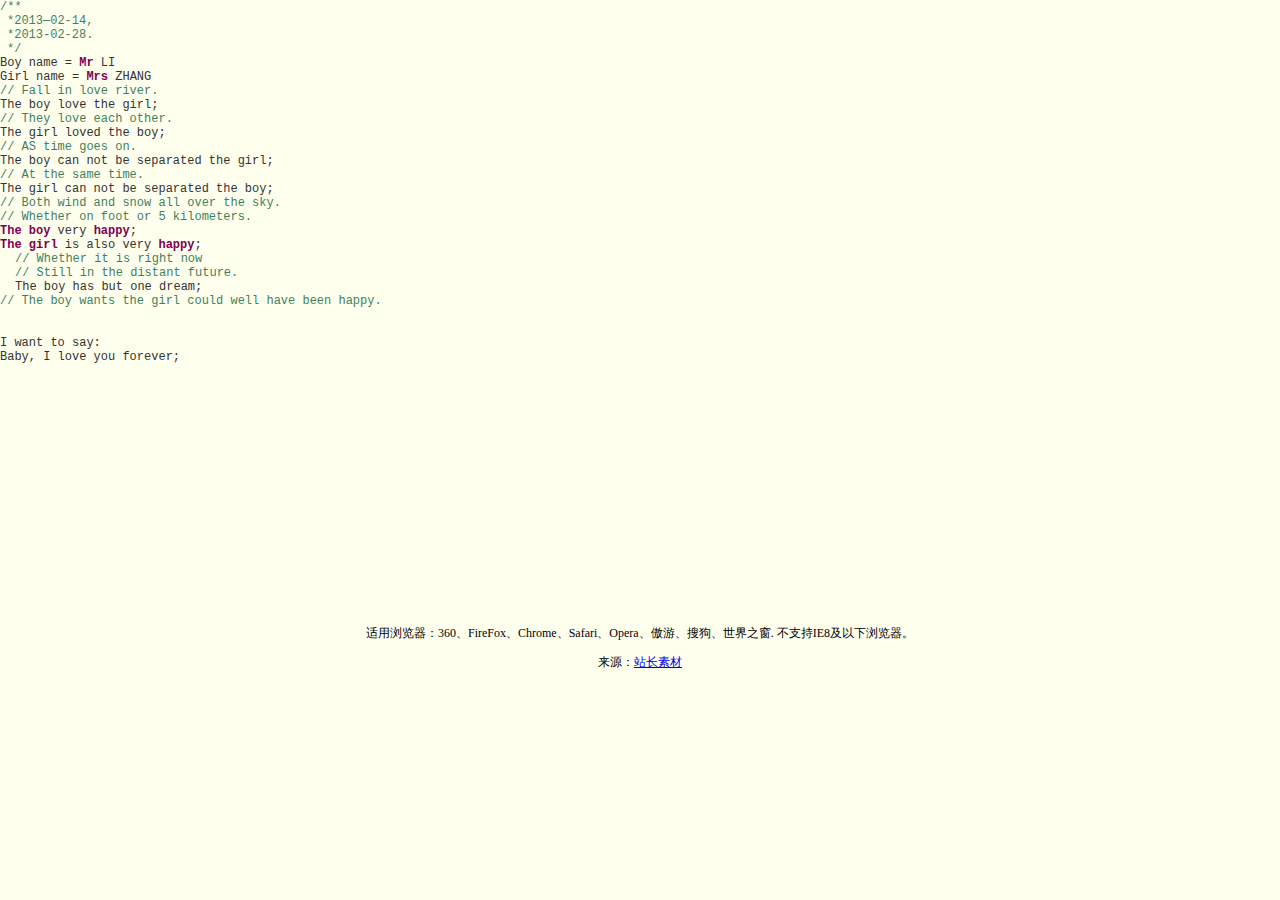
==== commit 34269af3: "生日快乐" ====
--- a/index.html
+++ b/index.html
@@ -1,460 +1,107 @@
-<!DOCTYPE html>
-<html>
+﻿<!DOCTYPE html PUBLIC "-//W3C//DTD XHTML 1.0 Transitional//EN" "http://www.w3.org/TR/xhtml1/DTD/xhtml1-transitional.dtd">
+<html xmlns="http://www.w3.org/1999/xhtml">
 <head>
-  <meta charset="utf-8">
-  
-  <meta name="renderer" content="webkit">
-  <meta http-equiv="X-UA-Compatible" content="IE=edge" >
-  <link rel="dns-prefetch" href="http://yoursite.com">
-  <title>刘佳的个人网站</title>
-  <meta name="viewport" content="width=device-width, initial-scale=1, maximum-scale=1">
-  <meta name="description" content="Sharing and growth">
-<meta property="og:type" content="website">
-<meta property="og:title" content="刘佳的个人网站">
-<meta property="og:url" content="http://yoursite.com/index.html">
-<meta property="og:site_name" content="刘佳的个人网站">
-<meta property="og:description" content="Sharing and growth">
-<meta name="twitter:card" content="summary">
-<meta name="twitter:title" content="刘佳的个人网站">
-<meta name="twitter:description" content="Sharing and growth">
-  
-    <link rel="alternative" href="/atom.xml" title="刘佳的个人网站" type="application/atom+xml">
-  
-  
-    <link rel="icon" href="/favicon.png">
-  
-  <link rel="stylesheet" type="text/css" href="/./main.b3331d.css">
-  <style type="text/css">
-  
-    #container.show {
-      background: linear-gradient(200deg,#a0cfe4,#e8c37e);
-    }
-  </style>
-  
+<meta http-equiv="Content-Type" content="text/html; charset=utf-8" />
+<title>jquery+html5烂漫爱心表白动画 - 站长素材</title>
 
-  
+<style type="text/css">
+@font-face {
+	font-family: digit;
+	src: url('digital-7_mono.ttf') format("truetype");
+}
+</style>
+
+<link href="css/default.css" type="text/css" rel="stylesheet">
+<script type="text/javascript" src="js/jquery.js"></script>
+<script type="text/javascript" src="js/garden.js"></script>
+<script type="text/javascript" src="js/functions.js"></script>
 
 </head>
 
 <body>
-  <div id="container" q-class="show:isCtnShow">
-    <canvas id="anm-canvas" class="anm-canvas"></canvas>
-    <div class="left-col" q-class="show:isShow">
-      
-<div class="overlay" style="background: #4d4d4d"></div>
-<div class="intrude-less">
-	<header id="header" class="inner">
-		<a href="/" class="profilepic">
-			<img src="null" class="js-avatar">
-		</a>
-		<hgroup>
-		  <h1 class="header-author"><a href="/">cicada23</a></h1>
-		</hgroup>
-		
 
-		<nav class="header-menu">
-			<ul>
-			
-				<li><a href="/">主页</a></li>
-	        
-				<li><a href="/tags/随笔/">随笔</a></li>
-	        
-			</ul>
-		</nav>
-		<nav class="header-smart-menu">
-    		
-    			
-    			<a q-on="click: openSlider(e, 'innerArchive')" href="javascript:void(0)">所有文章</a>
-    			
-            
-    			
-    			<a q-on="click: openSlider(e, 'friends')" href="javascript:void(0)">友链</a>
-    			
-            
-    			
-    			<a q-on="click: openSlider(e, 'aboutme')" href="javascript:void(0)">关于我</a>
-    			
-            
-		</nav>
-		<nav class="header-nav">
-			<div class="social">
-				
-					<a class="github" target="_blank" href="#" title="github"><i class="icon-github"></i></a>
-		        
-					<a class="weibo" target="_blank" href="#" title="weibo"><i class="icon-weibo"></i></a>
-		        
-					<a class="rss" target="_blank" href="#" title="rss"><i class="icon-rss"></i></a>
-		        
-					<a class="zhihu" target="_blank" href="#" title="zhihu"><i class="icon-zhihu"></i></a>
-		        
+<div id="mainDiv">
+	<div id="content">
+		<div id="code">
+			<span class="comments">/**</span><br />
+			<span class="space"/><span class="comments">*2013—02-14,</span><br />
+			<span class="space"/><span class="comments">*2013-02-28.</span><br />
+			<span class="space"/><span class="comments">*/</span><br />
+			Boy name = <span class="keyword">Mr</span> LI<br />
+			Girl name = <span class="keyword">Mrs</span> ZHANG<br />
+			<span class="comments">// Fall in love river. </span><br />
+			The boy love the girl;<br />
+			<span class="comments">// They love each other.</span><br />
+			The girl loved the boy;<br />
+			<span class="comments">// AS time goes on.</span><br />
+			The boy can not be separated the girl;<br />
+			<span class="comments">// At the same time.</span><br />
+			The girl can not be separated the boy;<br />
+			<span class="comments">// Both wind and snow all over the sky.</span><br />
+			<span class="comments">// Whether on foot or 5 kilometers.</span><br />
+			<span class="keyword">The boy</span> very <span class="keyword">happy</span>;<br />
+			<span class="keyword">The girl</span> is also very <span class="keyword">happy</span>;<br />
+			<span class="placeholder"/><span class="comments">// Whether it is right now</span><br />
+			<span class="placeholder"/><span class="comments">// Still in the distant future.</span><br />
+			<span class="placeholder"/>The boy has but one dream;<br />
+			<span class="comments">// The boy wants the girl could well have been happy.</span><br />
+			<br>
+			<br>
+			I want to say:<br />
+			Baby, I love you forever;<br />
+		</div>
+		<div id="loveHeart">
+			<canvas id="garden"></canvas>
+			<div id="words">
+				<div id="messages">
+					亲爱的，这是我们相爱在一起的时光。
+					<div id="elapseClock"></div>
+				</div>
+				<div id="loveu">
+					爱你直到永永远远。<br/>
+					<div class="signature">- 李先生</div>
+				</div>
 			</div>
-		</nav>
-	</header>		
+		</div>
+	</div>
 </div>
 
-    </div>
-    <div class="mid-col" q-class="show:isShow,hide:isShow|isFalse">
-      
-<nav id="mobile-nav">
-  	<div class="overlay js-overlay" style="background: #4d4d4d"></div>
-	<div class="btnctn js-mobile-btnctn">
-  		<div class="slider-trigger list" q-on="click: openSlider(e)"><i class="icon icon-sort"></i></div>
-	</div>
-	<div class="intrude-less">
-		<header id="header" class="inner">
-			<div class="profilepic">
-				<img src="null" class="js-avatar">
-			</div>
-			<hgroup>
-			  <h1 class="header-author js-header-author">cicada23</h1>
-			</hgroup>
-			
-			
-			
-				
-			
-				
-			
-			
-			
-			<nav class="header-nav">
-				<div class="social">
-					
-						<a class="github" target="_blank" href="#" title="github"><i class="icon-github"></i></a>
-			        
-						<a class="weibo" target="_blank" href="#" title="weibo"><i class="icon-weibo"></i></a>
-			        
-						<a class="rss" target="_blank" href="#" title="rss"><i class="icon-rss"></i></a>
-			        
-						<a class="zhihu" target="_blank" href="#" title="zhihu"><i class="icon-zhihu"></i></a>
-			        
-				</div>
-			</nav>
+<script type="text/javascript">
+var offsetX = $('#loveHeart').width() / 2
+var offsetY = $('#loveHeart').height() / 2 - 55
+var together = new Date()
+together.setFullYear(2013, 2, 28)
+together.setHours(20)
+together.setMinutes(0)
+together.setSeconds(0)
+together.setMilliseconds(0)
 
-			<nav class="header-menu js-header-menu">
-				<ul style="width: 50%">
-				
-				
-					<li style="width: 50%"><a href="/">主页</a></li>
-		        
-					<li style="width: 50%"><a href="/tags/随笔/">随笔</a></li>
-		        
-				</ul>
-			</nav>
-		</header>				
-	</div>
-	<div class="mobile-mask" style="display:none" q-show="isShow"></div>
-</nav>
+if (!document.createElement('canvas').getContext) {
+  var msg = document.createElement('div')
+  msg.id = 'errorMsg'
+  msg.innerHTML = "Your browser doesn't support HTML5!<br/>Recommend use Chrome 14+/IE 9+/Firefox 7+/Safari 4+"
+  document.body.appendChild(msg)
+  $('#code').css('display', 'none')
+  $('#copyright').css('position', 'absolute')
+  $('#copyright').css('bottom', '10px')
+  document.execCommand('stop')
+} else {
+  setTimeout(function () {
+    startHeartAnimation()
+  }, 5000)
 
-      <div id="wrapper" class="body-wrap">
-        <div class="menu-l">
-          <div class="canvas-wrap">
-            <canvas data-colors="#eaeaea" data-sectionHeight="100" data-contentId="js-content" id="myCanvas1" class="anm-canvas"></canvas>
-          </div>
-          <div id="js-content" class="content-ll">
-            
-  
-    <article id="post-hello-world" class="article article-type-post  article-index" itemscope itemprop="blogPost">
-  <div class="article-inner">
-    
-      <header class="article-header">
-        
-  
-    <h1 itemprop="name">
-      <a class="article-title" href="/2017/07/04/hello-world/">Hello World</a>
-    </h1>
-  
+  timeElapse(together)
+  setInterval(function () {
+    timeElapse(together)
+  }, 500)
 
-        
-        <a href="/2017/07/04/hello-world/" class="archive-article-date">
-  	<time datetime="2017-07-04T11:17:00.481Z" itemprop="datePublished"><i class="icon-calendar icon"></i>2017-07-04</time>
-</a>
-        
-      </header>
-    
-    <div class="article-entry" itemprop="articleBody">
-      
-        <p>Welcome to <a href="https://hexo.io/" target="_blank" rel="external">Hexo</a>! This is your very first post. Check <a href="https://hexo.io/docs/" target="_blank" rel="external">documentation</a> for more info. If you get any problems when using Hexo, you can find the answer in <a href="https://hexo.io/docs/troubleshooting.html" target="_blank" rel="external">troubleshooting</a> or you can ask me on <a href="https://github.com/hexojs/hexo/issues" target="_blank" rel="external">GitHub</a>.</p>
-<h2 id="Quick-Start"><a href="#Quick-Start" class="headerlink" title="Quick Start"></a>Quick Start</h2><h3 id="Create-a-new-post"><a href="#Create-a-new-post" class="headerlink" title="Create a new post"></a>Create a new post</h3><figure class="highlight bash"><table><tr><td class="gutter"><pre><div class="line">1</div></pre></td><td class="code"><pre><div class="line">$ hexo new <span class="string">"My New Post"</span></div></pre></td></tr></table></figure>
-<p>More info: <a href="https://hexo.io/docs/writing.html" target="_blank" rel="external">Writing</a></p>
-<h3 id="Run-server"><a href="#Run-server" class="headerlink" title="Run server"></a>Run server</h3><figure class="highlight bash"><table><tr><td class="gutter"><pre><div class="line">1</div></pre></td><td class="code"><pre><div class="line">$ hexo server</div></pre></td></tr></table></figure>
-<p>More info: <a href="https://hexo.io/docs/server.html" target="_blank" rel="external">Server</a></p>
-<h3 id="Generate-static-files"><a href="#Generate-static-files" class="headerlink" title="Generate static files"></a>Generate static files</h3><figure class="highlight bash"><table><tr><td class="gutter"><pre><div class="line">1</div></pre></td><td class="code"><pre><div class="line">$ hexo generate</div></pre></td></tr></table></figure>
-<p>More info: <a href="https://hexo.io/docs/generating.html" target="_blank" rel="external">Generating</a></p>
-<h3 id="Deploy-to-remote-sites"><a href="#Deploy-to-remote-sites" class="headerlink" title="Deploy to remote sites"></a>Deploy to remote sites</h3><figure class="highlight bash"><table><tr><td class="gutter"><pre><div class="line">1</div></pre></td><td class="code"><pre><div class="line">$ hexo deploy</div></pre></td></tr></table></figure>
-<p>More info: <a href="https://hexo.io/docs/deployment.html" target="_blank" rel="external">Deployment</a></p>
-
-      
-
-      
-    </div>
-    <div class="article-info article-info-index">
-      
-      
-      
-
-      
-        <p class="article-more-link">
-          <a class="article-more-a" href="/2017/07/04/hello-world/">展开全文 >></a>
-        </p>
-      
-
-      
-      <div class="clearfix"></div>
-    </div>
-  </div>
-</article>
-
-
-
-
-
-  
-  
-
-
-          </div>
-        </div>
-      </div>
-      <footer id="footer">
-  <div class="outer">
-    <div id="footer-info">
-    	<div class="footer-left">
-    		&copy; 2017 cicada23
-    	</div>
-      	<div class="footer-right">
-      		<a href="http://hexo.io/" target="_blank">Hexo</a>  Theme <a href="https://github.com/litten/hexo-theme-yilia" target="_blank">Yilia</a> by Litten
-      	</div>
-    </div>
-  </div>
-</footer>
-    </div>
-    <script>
-	var yiliaConfig = {
-		mathjax: false,
-		isHome: true,
-		isPost: false,
-		isArchive: false,
-		isTag: false,
-		isCategory: false,
-		open_in_new: false,
-		root: "/",
-		innerArchive: true,
-		showTags: false
-	}
+  adjustCodePosition()
+  $('#code').typewriter()
+}
 </script>
-
-<script>!function(t){function n(e){if(r[e])return r[e].exports;var i=r[e]={exports:{},id:e,loaded:!1};return t[e].call(i.exports,i,i.exports,n),i.loaded=!0,i.exports}var r={};n.m=t,n.c=r,n.p="./",n(0)}([function(t,n,r){r(194),t.exports=r(190)},function(t,n,r){var e=r(3),i=r(52),o=r(27),u=r(28),c=r(53),f="prototype",a=function(t,n,r){var s,l,h,v,p=t&a.F,d=t&a.G,y=t&a.S,g=t&a.P,b=t&a.B,m=d?e:y?e[n]||(e[n]={}):(e[n]||{})[f],x=d?i:i[n]||(i[n]={}),w=x[f]||(x[f]={});d&&(r=n);for(s in r)l=!p&&m&&void 0!==m[s],h=(l?m:r)[s],v=b&&l?c(h,e):g&&"function"==typeof h?c(Function.call,h):h,m&&u(m,s,h,t&a.U),x[s]!=h&&o(x,s,v),g&&w[s]!=h&&(w[s]=h)};e.core=i,a.F=1,a.G=2,a.S=4,a.P=8,a.B=16,a.W=32,a.U=64,a.R=128,t.exports=a},function(t,n,r){var e=r(6);t.exports=function(t){if(!e(t))throw TypeError(t+" is not an object!");return t}},function(t,n){var r=t.exports="undefined"!=typeof window&&window.Math==Math?window:"undefined"!=typeof self&&self.Math==Math?self:Function("return this")();"number"==typeof __g&&(__g=r)},function(t,n){t.exports=function(t){try{return!!t()}catch(t){return!0}}},function(t,n){var r=t.exports="undefined"!=typeof window&&window.Math==Math?window:"undefined"!=typeof self&&self.Math==Math?self:Function("return this")();"number"==typeof __g&&(__g=r)},function(t,n){t.exports=function(t){return"object"==typeof t?null!==t:"function"==typeof t}},function(t,n,r){var e=r(126)("wks"),i=r(76),o=r(3).Symbol,u="function"==typeof o;(t.exports=function(t){return e[t]||(e[t]=u&&o[t]||(u?o:i)("Symbol."+t))}).store=e},function(t,n){var r={}.hasOwnProperty;t.exports=function(t,n){return r.call(t,n)}},function(t,n,r){var e=r(94),i=r(33);t.exports=function(t){return e(i(t))}},function(t,n,r){t.exports=!r(4)(function(){return 7!=Object.defineProperty({},"a",{get:function(){return 7}}).a})},function(t,n,r){var e=r(2),i=r(167),o=r(50),u=Object.defineProperty;n.f=r(10)?Object.defineProperty:function(t,n,r){if(e(t),n=o(n,!0),e(r),i)try{return u(t,n,r)}catch(t){}if("get"in r||"set"in r)throw TypeError("Accessors not supported!");return"value"in r&&(t[n]=r.value),t}},function(t,n,r){t.exports=!r(18)(function(){return 7!=Object.defineProperty({},"a",{get:function(){return 7}}).a})},function(t,n,r){var e=r(14),i=r(22);t.exports=r(12)?function(t,n,r){return e.f(t,n,i(1,r))}:function(t,n,r){return t[n]=r,t}},function(t,n,r){var e=r(20),i=r(58),o=r(42),u=Object.defineProperty;n.f=r(12)?Object.defineProperty:function(t,n,r){if(e(t),n=o(n,!0),e(r),i)try{return u(t,n,r)}catch(t){}if("get"in r||"set"in r)throw TypeError("Accessors not supported!");return"value"in r&&(t[n]=r.value),t}},function(t,n,r){var e=r(40)("wks"),i=r(23),o=r(5).Symbol,u="function"==typeof o;(t.exports=function(t){return e[t]||(e[t]=u&&o[t]||(u?o:i)("Symbol."+t))}).store=e},function(t,n,r){var e=r(67),i=Math.min;t.exports=function(t){return t>0?i(e(t),9007199254740991):0}},function(t,n,r){var e=r(46);t.exports=function(t){return Object(e(t))}},function(t,n){t.exports=function(t){try{return!!t()}catch(t){return!0}}},function(t,n,r){var e=r(63),i=r(34);t.exports=Object.keys||function(t){return e(t,i)}},function(t,n,r){var e=r(21);t.exports=function(t){if(!e(t))throw TypeError(t+" is not an object!");return t}},function(t,n){t.exports=function(t){return"object"==typeof t?null!==t:"function"==typeof t}},function(t,n){t.exports=function(t,n){return{enumerable:!(1&t),configurable:!(2&t),writable:!(4&t),value:n}}},function(t,n){var r=0,e=Math.random();t.exports=function(t){return"Symbol(".concat(void 0===t?"":t,")_",(++r+e).toString(36))}},function(t,n){var r={}.hasOwnProperty;t.exports=function(t,n){return r.call(t,n)}},function(t,n){var r=t.exports={version:"2.4.0"};"number"==typeof __e&&(__e=r)},function(t,n){t.exports=function(t){if("function"!=typeof t)throw TypeError(t+" is not a function!");return t}},function(t,n,r){var e=r(11),i=r(66);t.exports=r(10)?function(t,n,r){return e.f(t,n,i(1,r))}:function(t,n,r){return t[n]=r,t}},function(t,n,r){var e=r(3),i=r(27),o=r(24),u=r(76)("src"),c="toString",f=Function[c],a=(""+f).split(c);r(52).inspectSource=function(t){return f.call(t)},(t.exports=function(t,n,r,c){var f="function"==typeof r;f&&(o(r,"name")||i(r,"name",n)),t[n]!==r&&(f&&(o(r,u)||i(r,u,t[n]?""+t[n]:a.join(String(n)))),t===e?t[n]=r:c?t[n]?t[n]=r:i(t,n,r):(delete t[n],i(t,n,r)))})(Function.prototype,c,function(){return"function"==typeof this&&this[u]||f.call(this)})},function(t,n,r){var e=r(1),i=r(4),o=r(46),u=function(t,n,r,e){var i=String(o(t)),u="<"+n;return""!==r&&(u+=" "+r+'="'+String(e).replace(/"/g,"&quot;")+'"'),u+">"+i+"</"+n+">"};t.exports=function(t,n){var r={};r[t]=n(u),e(e.P+e.F*i(function(){var n=""[t]('"');return n!==n.toLowerCase()||n.split('"').length>3}),"String",r)}},function(t,n,r){var e=r(115),i=r(46);t.exports=function(t){return e(i(t))}},function(t,n,r){var e=r(116),i=r(66),o=r(30),u=r(50),c=r(24),f=r(167),a=Object.getOwnPropertyDescriptor;n.f=r(10)?a:function(t,n){if(t=o(t),n=u(n,!0),f)try{return a(t,n)}catch(t){}if(c(t,n))return i(!e.f.call(t,n),t[n])}},function(t,n,r){var e=r(24),i=r(17),o=r(145)("IE_PROTO"),u=Object.prototype;t.exports=Object.getPrototypeOf||function(t){return t=i(t),e(t,o)?t[o]:"function"==typeof t.constructor&&t instanceof t.constructor?t.constructor.prototype:t instanceof Object?u:null}},function(t,n){t.exports=function(t){if(void 0==t)throw TypeError("Can't call method on  "+t);return t}},function(t,n){t.exports="constructor,hasOwnProperty,isPrototypeOf,propertyIsEnumerable,toLocaleString,toString,valueOf".split(",")},function(t,n){t.exports={}},function(t,n){t.exports=!0},function(t,n){n.f={}.propertyIsEnumerable},function(t,n,r){var e=r(14).f,i=r(8),o=r(15)("toStringTag");t.exports=function(t,n,r){t&&!i(t=r?t:t.prototype,o)&&e(t,o,{configurable:!0,value:n})}},function(t,n,r){var e=r(40)("keys"),i=r(23);t.exports=function(t){return e[t]||(e[t]=i(t))}},function(t,n,r){var e=r(5),i="__core-js_shared__",o=e[i]||(e[i]={});t.exports=function(t){return o[t]||(o[t]={})}},function(t,n){var r=Math.ceil,e=Math.floor;t.exports=function(t){return isNaN(t=+t)?0:(t>0?e:r)(t)}},function(t,n,r){var e=r(21);t.exports=function(t,n){if(!e(t))return t;var r,i;if(n&&"function"==typeof(r=t.toString)&&!e(i=r.call(t)))return i;if("function"==typeof(r=t.valueOf)&&!e(i=r.call(t)))return i;if(!n&&"function"==typeof(r=t.toString)&&!e(i=r.call(t)))return i;throw TypeError("Can't convert object to primitive value")}},function(t,n,r){var e=r(5),i=r(25),o=r(36),u=r(44),c=r(14).f;t.exports=function(t){var n=i.Symbol||(i.Symbol=o?{}:e.Symbol||{});"_"==t.charAt(0)||t in n||c(n,t,{value:u.f(t)})}},function(t,n,r){n.f=r(15)},function(t,n){var r={}.toString;t.exports=function(t){return r.call(t).slice(8,-1)}},function(t,n){t.exports=function(t){if(void 0==t)throw TypeError("Can't call method on  "+t);return t}},function(t,n,r){var e=r(4);t.exports=function(t,n){return!!t&&e(function(){n?t.call(null,function(){},1):t.call(null)})}},function(t,n,r){var e=r(53),i=r(115),o=r(17),u=r(16),c=r(202);t.exports=function(t,n){var r=1==t,f=2==t,a=3==t,s=4==t,l=6==t,h=5==t||l,v=n||c;return function(n,c,p){for(var d,y,g=o(n),b=i(g),m=e(c,p,3),x=u(b.length),w=0,S=r?v(n,x):f?v(n,0):void 0;x>w;w++)if((h||w in b)&&(d=b[w],y=m(d,w,g),t))if(r)S[w]=y;else if(y)switch(t){case 3:return!0;case 5:return d;case 6:return w;case 2:S.push(d)}else if(s)return!1;return l?-1:a||s?s:S}}},function(t,n,r){var e=r(1),i=r(52),o=r(4);t.exports=function(t,n){var r=(i.Object||{})[t]||Object[t],u={};u[t]=n(r),e(e.S+e.F*o(function(){r(1)}),"Object",u)}},function(t,n,r){var e=r(6);t.exports=function(t,n){if(!e(t))return t;var r,i;if(n&&"function"==typeof(r=t.toString)&&!e(i=r.call(t)))return i;if("function"==typeof(r=t.valueOf)&&!e(i=r.call(t)))return i;if(!n&&"function"==typeof(r=t.toString)&&!e(i=r.call(t)))return i;throw TypeError("Can't convert object to primitive value")}},function(t,n,r){var e=r(5),i=r(25),o=r(91),u=r(13),c="prototype",f=function(t,n,r){var a,s,l,h=t&f.F,v=t&f.G,p=t&f.S,d=t&f.P,y=t&f.B,g=t&f.W,b=v?i:i[n]||(i[n]={}),m=b[c],x=v?e:p?e[n]:(e[n]||{})[c];v&&(r=n);for(a in r)(s=!h&&x&&void 0!==x[a])&&a in b||(l=s?x[a]:r[a],b[a]=v&&"function"!=typeof x[a]?r[a]:y&&s?o(l,e):g&&x[a]==l?function(t){var n=function(n,r,e){if(this instanceof t){switch(arguments.length){case 0:return new t;case 1:return new t(n);case 2:return new t(n,r)}return new t(n,r,e)}return t.apply(this,arguments)};return n[c]=t[c],n}(l):d&&"function"==typeof l?o(Function.call,l):l,d&&((b.virtual||(b.virtual={}))[a]=l,t&f.R&&m&&!m[a]&&u(m,a,l)))};f.F=1,f.G=2,f.S=4,f.P=8,f.B=16,f.W=32,f.U=64,f.R=128,t.exports=f},function(t,n){var r=t.exports={version:"2.4.0"};"number"==typeof __e&&(__e=r)},function(t,n,r){var e=r(26);t.exports=function(t,n,r){if(e(t),void 0===n)return t;switch(r){case 1:return function(r){return t.call(n,r)};case 2:return function(r,e){return t.call(n,r,e)};case 3:return function(r,e,i){return t.call(n,r,e,i)}}return function(){return t.apply(n,arguments)}}},function(t,n,r){var e=r(183),i=r(1),o=r(126)("metadata"),u=o.store||(o.store=new(r(186))),c=function(t,n,r){var i=u.get(t);if(!i){if(!r)return;u.set(t,i=new e)}var o=i.get(n);if(!o){if(!r)return;i.set(n,o=new e)}return o},f=function(t,n,r){var e=c(n,r,!1);return void 0!==e&&e.has(t)},a=function(t,n,r){var e=c(n,r,!1);return void 0===e?void 0:e.get(t)},s=function(t,n,r,e){c(r,e,!0).set(t,n)},l=function(t,n){var r=c(t,n,!1),e=[];return r&&r.forEach(function(t,n){e.push(n)}),e},h=function(t){return void 0===t||"symbol"==typeof t?t:String(t)},v=function(t){i(i.S,"Reflect",t)};t.exports={store:u,map:c,has:f,get:a,set:s,keys:l,key:h,exp:v}},function(t,n,r){"use strict";if(r(10)){var e=r(69),i=r(3),o=r(4),u=r(1),c=r(127),f=r(152),a=r(53),s=r(68),l=r(66),h=r(27),v=r(73),p=r(67),d=r(16),y=r(75),g=r(50),b=r(24),m=r(180),x=r(114),w=r(6),S=r(17),_=r(137),O=r(70),E=r(32),P=r(71).f,j=r(154),F=r(76),M=r(7),A=r(48),N=r(117),T=r(146),I=r(155),k=r(80),L=r(123),R=r(74),C=r(130),D=r(160),U=r(11),W=r(31),G=U.f,B=W.f,V=i.RangeError,z=i.TypeError,q=i.Uint8Array,K="ArrayBuffer",J="Shared"+K,Y="BYTES_PER_ELEMENT",H="prototype",$=Array[H],X=f.ArrayBuffer,Q=f.DataView,Z=A(0),tt=A(2),nt=A(3),rt=A(4),et=A(5),it=A(6),ot=N(!0),ut=N(!1),ct=I.values,ft=I.keys,at=I.entries,st=$.lastIndexOf,lt=$.reduce,ht=$.reduceRight,vt=$.join,pt=$.sort,dt=$.slice,yt=$.toString,gt=$.toLocaleString,bt=M("iterator"),mt=M("toStringTag"),xt=F("typed_constructor"),wt=F("def_constructor"),St=c.CONSTR,_t=c.TYPED,Ot=c.VIEW,Et="Wrong length!",Pt=A(1,function(t,n){return Tt(T(t,t[wt]),n)}),jt=o(function(){return 1===new q(new Uint16Array([1]).buffer)[0]}),Ft=!!q&&!!q[H].set&&o(function(){new q(1).set({})}),Mt=function(t,n){if(void 0===t)throw z(Et);var r=+t,e=d(t);if(n&&!m(r,e))throw V(Et);return e},At=function(t,n){var r=p(t);if(r<0||r%n)throw V("Wrong offset!");return r},Nt=function(t){if(w(t)&&_t in t)return t;throw z(t+" is not a typed array!")},Tt=function(t,n){if(!(w(t)&&xt in t))throw z("It is not a typed array constructor!");return new t(n)},It=function(t,n){return kt(T(t,t[wt]),n)},kt=function(t,n){for(var r=0,e=n.length,i=Tt(t,e);e>r;)i[r]=n[r++];return i},Lt=function(t,n,r){G(t,n,{get:function(){return this._d[r]}})},Rt=function(t){var n,r,e,i,o,u,c=S(t),f=arguments.length,s=f>1?arguments[1]:void 0,l=void 0!==s,h=j(c);if(void 0!=h&&!_(h)){for(u=h.call(c),e=[],n=0;!(o=u.next()).done;n++)e.push(o.value);c=e}for(l&&f>2&&(s=a(s,arguments[2],2)),n=0,r=d(c.length),i=Tt(this,r);r>n;n++)i[n]=l?s(c[n],n):c[n];return i},Ct=function(){for(var t=0,n=arguments.length,r=Tt(this,n);n>t;)r[t]=arguments[t++];return r},Dt=!!q&&o(function(){gt.call(new q(1))}),Ut=function(){return gt.apply(Dt?dt.call(Nt(this)):Nt(this),arguments)},Wt={copyWithin:function(t,n){return D.call(Nt(this),t,n,arguments.length>2?arguments[2]:void 0)},every:function(t){return rt(Nt(this),t,arguments.length>1?arguments[1]:void 0)},fill:function(t){return C.apply(Nt(this),arguments)},filter:function(t){return It(this,tt(Nt(this),t,arguments.length>1?arguments[1]:void 0))},find:function(t){return et(Nt(this),t,arguments.length>1?arguments[1]:void 0)},findIndex:function(t){return it(Nt(this),t,arguments.length>1?arguments[1]:void 0)},forEach:function(t){Z(Nt(this),t,arguments.length>1?arguments[1]:void 0)},indexOf:function(t){return ut(Nt(this),t,arguments.length>1?arguments[1]:void 0)},includes:function(t){return ot(Nt(this),t,arguments.length>1?arguments[1]:void 0)},join:function(t){return vt.apply(Nt(this),arguments)},lastIndexOf:function(t){return st.apply(Nt(this),arguments)},map:function(t){return Pt(Nt(this),t,arguments.length>1?arguments[1]:void 0)},reduce:function(t){return lt.apply(Nt(this),arguments)},reduceRight:function(t){return ht.apply(Nt(this),arguments)},reverse:function(){for(var t,n=this,r=Nt(n).length,e=Math.floor(r/2),i=0;i<e;)t=n[i],n[i++]=n[--r],n[r]=t;return n},some:function(t){return nt(Nt(this),t,arguments.length>1?arguments[1]:void 0)},sort:function(t){return pt.call(Nt(this),t)},subarray:function(t,n){var r=Nt(this),e=r.length,i=y(t,e);return new(T(r,r[wt]))(r.buffer,r.byteOffset+i*r.BYTES_PER_ELEMENT,d((void 0===n?e:y(n,e))-i))}},Gt=function(t,n){return It(this,dt.call(Nt(this),t,n))},Bt=function(t){Nt(this);var n=At(arguments[1],1),r=this.length,e=S(t),i=d(e.length),o=0;if(i+n>r)throw V(Et);for(;o<i;)this[n+o]=e[o++]},Vt={entries:function(){return at.call(Nt(this))},keys:function(){return ft.call(Nt(this))},values:function(){return ct.call(Nt(this))}},zt=function(t,n){return w(t)&&t[_t]&&"symbol"!=typeof n&&n in t&&String(+n)==String(n)},qt=function(t,n){return zt(t,n=g(n,!0))?l(2,t[n]):B(t,n)},Kt=function(t,n,r){return!(zt(t,n=g(n,!0))&&w(r)&&b(r,"value"))||b(r,"get")||b(r,"set")||r.configurable||b(r,"writable")&&!r.writable||b(r,"enumerable")&&!r.enumerable?G(t,n,r):(t[n]=r.value,t)};St||(W.f=qt,U.f=Kt),u(u.S+u.F*!St,"Object",{getOwnPropertyDescriptor:qt,defineProperty:Kt}),o(function(){yt.call({})})&&(yt=gt=function(){return vt.call(this)});var Jt=v({},Wt);v(Jt,Vt),h(Jt,bt,Vt.values),v(Jt,{slice:Gt,set:Bt,constructor:function(){},toString:yt,toLocaleString:Ut}),Lt(Jt,"buffer","b"),Lt(Jt,"byteOffset","o"),Lt(Jt,"byteLength","l"),Lt(Jt,"length","e"),G(Jt,mt,{get:function(){return this[_t]}}),t.exports=function(t,n,r,f){f=!!f;var a=t+(f?"Clamped":"")+"Array",l="Uint8Array"!=a,v="get"+t,p="set"+t,y=i[a],g=y||{},b=y&&E(y),m=!y||!c.ABV,S={},_=y&&y[H],j=function(t,r){var e=t._d;return e.v[v](r*n+e.o,jt)},F=function(t,r,e){var i=t._d;f&&(e=(e=Math.round(e))<0?0:e>255?255:255&e),i.v[p](r*n+i.o,e,jt)},M=function(t,n){G(t,n,{get:function(){return j(this,n)},set:function(t){return F(this,n,t)},enumerable:!0})};m?(y=r(function(t,r,e,i){s(t,y,a,"_d");var o,u,c,f,l=0,v=0;if(w(r)){if(!(r instanceof X||(f=x(r))==K||f==J))return _t in r?kt(y,r):Rt.call(y,r);o=r,v=At(e,n);var p=r.byteLength;if(void 0===i){if(p%n)throw V(Et);if((u=p-v)<0)throw V(Et)}else if((u=d(i)*n)+v>p)throw V(Et);c=u/n}else c=Mt(r,!0),u=c*n,o=new X(u);for(h(t,"_d",{b:o,o:v,l:u,e:c,v:new Q(o)});l<c;)M(t,l++)}),_=y[H]=O(Jt),h(_,"constructor",y)):L(function(t){new y(null),new y(t)},!0)||(y=r(function(t,r,e,i){s(t,y,a);var o;return w(r)?r instanceof X||(o=x(r))==K||o==J?void 0!==i?new g(r,At(e,n),i):void 0!==e?new g(r,At(e,n)):new g(r):_t in r?kt(y,r):Rt.call(y,r):new g(Mt(r,l))}),Z(b!==Function.prototype?P(g).concat(P(b)):P(g),function(t){t in y||h(y,t,g[t])}),y[H]=_,e||(_.constructor=y));var A=_[bt],N=!!A&&("values"==A.name||void 0==A.name),T=Vt.values;h(y,xt,!0),h(_,_t,a),h(_,Ot,!0),h(_,wt,y),(f?new y(1)[mt]==a:mt in _)||G(_,mt,{get:function(){return a}}),S[a]=y,u(u.G+u.W+u.F*(y!=g),S),u(u.S,a,{BYTES_PER_ELEMENT:n,from:Rt,of:Ct}),Y in _||h(_,Y,n),u(u.P,a,Wt),R(a),u(u.P+u.F*Ft,a,{set:Bt}),u(u.P+u.F*!N,a,Vt),u(u.P+u.F*(_.toString!=yt),a,{toString:yt}),u(u.P+u.F*o(function(){new y(1).slice()}),a,{slice:Gt}),u(u.P+u.F*(o(function(){return[1,2].toLocaleString()!=new y([1,2]).toLocaleString()})||!o(function(){_.toLocaleString.call([1,2])})),a,{toLocaleString:Ut}),k[a]=N?A:T,e||N||h(_,bt,T)}}else t.exports=function(){}},function(t,n){var r={}.toString;t.exports=function(t){return r.call(t).slice(8,-1)}},function(t,n,r){var e=r(21),i=r(5).document,o=e(i)&&e(i.createElement);t.exports=function(t){return o?i.createElement(t):{}}},function(t,n,r){t.exports=!r(12)&&!r(18)(function(){return 7!=Object.defineProperty(r(57)("div"),"a",{get:function(){return 7}}).a})},function(t,n,r){"use strict";var e=r(36),i=r(51),o=r(64),u=r(13),c=r(8),f=r(35),a=r(96),s=r(38),l=r(103),h=r(15)("iterator"),v=!([].keys&&"next"in[].keys()),p="keys",d="values",y=function(){return this};t.exports=function(t,n,r,g,b,m,x){a(r,n,g);var w,S,_,O=function(t){if(!v&&t in F)return F[t];switch(t){case p:case d:return function(){return new r(this,t)}}return function(){return new r(this,t)}},E=n+" Iterator",P=b==d,j=!1,F=t.prototype,M=F[h]||F["@@iterator"]||b&&F[b],A=M||O(b),N=b?P?O("entries"):A:void 0,T="Array"==n?F.entries||M:M;if(T&&(_=l(T.call(new t)))!==Object.prototype&&(s(_,E,!0),e||c(_,h)||u(_,h,y)),P&&M&&M.name!==d&&(j=!0,A=function(){return M.call(this)}),e&&!x||!v&&!j&&F[h]||u(F,h,A),f[n]=A,f[E]=y,b)if(w={values:P?A:O(d),keys:m?A:O(p),entries:N},x)for(S in w)S in F||o(F,S,w[S]);else i(i.P+i.F*(v||j),n,w);return w}},function(t,n,r){var e=r(20),i=r(100),o=r(34),u=r(39)("IE_PROTO"),c=function(){},f="prototype",a=function(){var t,n=r(57)("iframe"),e=o.length;for(n.style.display="none",r(93).appendChild(n),n.src="javascript:",t=n.contentWindow.document,t.open(),t.write("<script>document.F=Object<\/script>"),t.close(),a=t.F;e--;)delete a[f][o[e]];return a()};t.exports=Object.create||function(t,n){var r;return null!==t?(c[f]=e(t),r=new c,c[f]=null,r[u]=t):r=a(),void 0===n?r:i(r,n)}},function(t,n,r){var e=r(63),i=r(34).concat("length","prototype");n.f=Object.getOwnPropertyNames||function(t){return e(t,i)}},function(t,n){n.f=Object.getOwnPropertySymbols},function(t,n,r){var e=r(8),i=r(9),o=r(90)(!1),u=r(39)("IE_PROTO");t.exports=function(t,n){var r,c=i(t),f=0,a=[];for(r in c)r!=u&&e(c,r)&&a.push(r);for(;n.length>f;)e(c,r=n[f++])&&(~o(a,r)||a.push(r));return a}},function(t,n,r){t.exports=r(13)},function(t,n,r){var e=r(76)("meta"),i=r(6),o=r(24),u=r(11).f,c=0,f=Object.isExtensible||function(){return!0},a=!r(4)(function(){return f(Object.preventExtensions({}))}),s=function(t){u(t,e,{value:{i:"O"+ ++c,w:{}}})},l=function(t,n){if(!i(t))return"symbol"==typeof t?t:("string"==typeof t?"S":"P")+t;if(!o(t,e)){if(!f(t))return"F";if(!n)return"E";s(t)}return t[e].i},h=function(t,n){if(!o(t,e)){if(!f(t))return!0;if(!n)return!1;s(t)}return t[e].w},v=function(t){return a&&p.NEED&&f(t)&&!o(t,e)&&s(t),t},p=t.exports={KEY:e,NEED:!1,fastKey:l,getWeak:h,onFreeze:v}},function(t,n){t.exports=function(t,n){return{enumerable:!(1&t),configurable:!(2&t),writable:!(4&t),value:n}}},function(t,n){var r=Math.ceil,e=Math.floor;t.exports=function(t){return isNaN(t=+t)?0:(t>0?e:r)(t)}},function(t,n){t.exports=function(t,n,r,e){if(!(t instanceof n)||void 0!==e&&e in t)throw TypeError(r+": incorrect invocation!");return t}},function(t,n){t.exports=!1},function(t,n,r){var e=r(2),i=r(173),o=r(133),u=r(145)("IE_PROTO"),c=function(){},f="prototype",a=function(){var t,n=r(132)("iframe"),e=o.length;for(n.style.display="none",r(135).appendChild(n),n.src="javascript:",t=n.contentWindow.document,t.open(),t.write("<script>document.F=Object<\/script>"),t.close(),a=t.F;e--;)delete a[f][o[e]];return a()};t.exports=Object.create||function(t,n){var r;return null!==t?(c[f]=e(t),r=new c,c[f]=null,r[u]=t):r=a(),void 0===n?r:i(r,n)}},function(t,n,r){var e=r(175),i=r(133).concat("length","prototype");n.f=Object.getOwnPropertyNames||function(t){return e(t,i)}},function(t,n,r){var e=r(175),i=r(133);t.exports=Object.keys||function(t){return e(t,i)}},function(t,n,r){var e=r(28);t.exports=function(t,n,r){for(var i in n)e(t,i,n[i],r);return t}},function(t,n,r){"use strict";var e=r(3),i=r(11),o=r(10),u=r(7)("species");t.exports=function(t){var n=e[t];o&&n&&!n[u]&&i.f(n,u,{configurable:!0,get:function(){return this}})}},function(t,n,r){var e=r(67),i=Math.max,o=Math.min;t.exports=function(t,n){return t=e(t),t<0?i(t+n,0):o(t,n)}},function(t,n){var r=0,e=Math.random();t.exports=function(t){return"Symbol(".concat(void 0===t?"":t,")_",(++r+e).toString(36))}},function(t,n,r){var e=r(33);t.exports=function(t){return Object(e(t))}},function(t,n,r){var e=r(7)("unscopables"),i=Array.prototype;void 0==i[e]&&r(27)(i,e,{}),t.exports=function(t){i[e][t]=!0}},function(t,n,r){var e=r(53),i=r(169),o=r(137),u=r(2),c=r(16),f=r(154),a={},s={},n=t.exports=function(t,n,r,l,h){var v,p,d,y,g=h?function(){return t}:f(t),b=e(r,l,n?2:1),m=0;if("function"!=typeof g)throw TypeError(t+" is not iterable!");if(o(g)){for(v=c(t.length);v>m;m++)if((y=n?b(u(p=t[m])[0],p[1]):b(t[m]))===a||y===s)return y}else for(d=g.call(t);!(p=d.next()).done;)if((y=i(d,b,p.value,n))===a||y===s)return y};n.BREAK=a,n.RETURN=s},function(t,n){t.exports={}},function(t,n,r){var e=r(11).f,i=r(24),o=r(7)("toStringTag");t.exports=function(t,n,r){t&&!i(t=r?t:t.prototype,o)&&e(t,o,{configurable:!0,value:n})}},function(t,n,r){var e=r(1),i=r(46),o=r(4),u=r(150),c="["+u+"]",f="​-",a=RegExp("^"+c+c+"*"),s=RegExp(c+c+"*$"),l=function(t,n,r){var i={},c=o(function(){return!!u[t]()||f[t]()!=f}),a=i[t]=c?n(h):u[t];r&&(i[r]=a),e(e.P+e.F*c,"String",i)},h=l.trim=function(t,n){return t=String(i(t)),1&n&&(t=t.replace(a,"")),2&n&&(t=t.replace(s,"")),t};t.exports=l},function(t,n,r){t.exports={default:r(86),__esModule:!0}},function(t,n,r){t.exports={default:r(87),__esModule:!0}},function(t,n,r){"use strict";function e(t){return t&&t.__esModule?t:{default:t}}n.__esModule=!0;var i=r(84),o=e(i),u=r(83),c=e(u),f="function"==typeof c.default&&"symbol"==typeof o.default?function(t){return typeof t}:function(t){return t&&"function"==typeof c.default&&t.constructor===c.default&&t!==c.default.prototype?"symbol":typeof t};n.default="function"==typeof c.default&&"symbol"===f(o.default)?function(t){return void 0===t?"undefined":f(t)}:function(t){return t&&"function"==typeof c.default&&t.constructor===c.default&&t!==c.default.prototype?"symbol":void 0===t?"undefined":f(t)}},function(t,n,r){r(110),r(108),r(111),r(112),t.exports=r(25).Symbol},function(t,n,r){r(109),r(113),t.exports=r(44).f("iterator")},function(t,n){t.exports=function(t){if("function"!=typeof t)throw TypeError(t+" is not a function!");return t}},function(t,n){t.exports=function(){}},function(t,n,r){var e=r(9),i=r(106),o=r(105);t.exports=function(t){return function(n,r,u){var c,f=e(n),a=i(f.length),s=o(u,a);if(t&&r!=r){for(;a>s;)if((c=f[s++])!=c)return!0}else for(;a>s;s++)if((t||s in f)&&f[s]===r)return t||s||0;return!t&&-1}}},function(t,n,r){var e=r(88);t.exports=function(t,n,r){if(e(t),void 0===n)return t;switch(r){case 1:return function(r){return t.call(n,r)};case 2:return function(r,e){return t.call(n,r,e)};case 3:return function(r,e,i){return t.call(n,r,e,i)}}return function(){return t.apply(n,arguments)}}},function(t,n,r){var e=r(19),i=r(62),o=r(37);t.exports=function(t){var n=e(t),r=i.f;if(r)for(var u,c=r(t),f=o.f,a=0;c.length>a;)f.call(t,u=c[a++])&&n.push(u);return n}},function(t,n,r){t.exports=r(5).document&&document.documentElement},function(t,n,r){var e=r(56);t.exports=Object("z").propertyIsEnumerable(0)?Object:function(t){return"String"==e(t)?t.split(""):Object(t)}},function(t,n,r){var e=r(56);t.exports=Array.isArray||function(t){return"Array"==e(t)}},function(t,n,r){"use strict";var e=r(60),i=r(22),o=r(38),u={};r(13)(u,r(15)("iterator"),function(){return this}),t.exports=function(t,n,r){t.prototype=e(u,{next:i(1,r)}),o(t,n+" Iterator")}},function(t,n){t.exports=function(t,n){return{value:n,done:!!t}}},function(t,n,r){var e=r(19),i=r(9);t.exports=function(t,n){for(var r,o=i(t),u=e(o),c=u.length,f=0;c>f;)if(o[r=u[f++]]===n)return r}},function(t,n,r){var e=r(23)("meta"),i=r(21),o=r(8),u=r(14).f,c=0,f=Object.isExtensible||function(){return!0},a=!r(18)(function(){return f(Object.preventExtensions({}))}),s=function(t){u(t,e,{value:{i:"O"+ ++c,w:{}}})},l=function(t,n){if(!i(t))return"symbol"==typeof t?t:("string"==typeof t?"S":"P")+t;if(!o(t,e)){if(!f(t))return"F";if(!n)return"E";s(t)}return t[e].i},h=function(t,n){if(!o(t,e)){if(!f(t))return!0;if(!n)return!1;s(t)}return t[e].w},v=function(t){return a&&p.NEED&&f(t)&&!o(t,e)&&s(t),t},p=t.exports={KEY:e,NEED:!1,fastKey:l,getWeak:h,onFreeze:v}},function(t,n,r){var e=r(14),i=r(20),o=r(19);t.exports=r(12)?Object.defineProperties:function(t,n){i(t);for(var r,u=o(n),c=u.length,f=0;c>f;)e.f(t,r=u[f++],n[r]);return t}},function(t,n,r){var e=r(37),i=r(22),o=r(9),u=r(42),c=r(8),f=r(58),a=Object.getOwnPropertyDescriptor;n.f=r(12)?a:function(t,n){if(t=o(t),n=u(n,!0),f)try{return a(t,n)}catch(t){}if(c(t,n))return i(!e.f.call(t,n),t[n])}},function(t,n,r){var e=r(9),i=r(61).f,o={}.toString,u="object"==typeof window&&window&&Object.getOwnPropertyNames?Object.getOwnPropertyNames(window):[],c=function(t){try{return i(t)}catch(t){return u.slice()}};t.exports.f=function(t){return u&&"[object Window]"==o.call(t)?c(t):i(e(t))}},function(t,n,r){var e=r(8),i=r(77),o=r(39)("IE_PROTO"),u=Object.prototype;t.exports=Object.getPrototypeOf||function(t){return t=i(t),e(t,o)?t[o]:"function"==typeof t.constructor&&t instanceof t.constructor?t.constructor.prototype:t instanceof Object?u:null}},function(t,n,r){var e=r(41),i=r(33);t.exports=function(t){return function(n,r){var o,u,c=String(i(n)),f=e(r),a=c.length;return f<0||f>=a?t?"":void 0:(o=c.charCodeAt(f),o<55296||o>56319||f+1===a||(u=c.charCodeAt(f+1))<56320||u>57343?t?c.charAt(f):o:t?c.slice(f,f+2):u-56320+(o-55296<<10)+65536)}}},function(t,n,r){var e=r(41),i=Math.max,o=Math.min;t.exports=function(t,n){return t=e(t),t<0?i(t+n,0):o(t,n)}},function(t,n,r){var e=r(41),i=Math.min;t.exports=function(t){return t>0?i(e(t),9007199254740991):0}},function(t,n,r){"use strict";var e=r(89),i=r(97),o=r(35),u=r(9);t.exports=r(59)(Array,"Array",function(t,n){this._t=u(t),this._i=0,this._k=n},function(){var t=this._t,n=this._k,r=this._i++;return!t||r>=t.length?(this._t=void 0,i(1)):"keys"==n?i(0,r):"values"==n?i(0,t[r]):i(0,[r,t[r]])},"values"),o.Arguments=o.Array,e("keys"),e("values"),e("entries")},function(t,n){},function(t,n,r){"use strict";var e=r(104)(!0);r(59)(String,"String",function(t){this._t=String(t),this._i=0},function(){var t,n=this._t,r=this._i;return r>=n.length?{value:void 0,done:!0}:(t=e(n,r),this._i+=t.length,{value:t,done:!1})})},function(t,n,r){"use strict";var e=r(5),i=r(8),o=r(12),u=r(51),c=r(64),f=r(99).KEY,a=r(18),s=r(40),l=r(38),h=r(23),v=r(15),p=r(44),d=r(43),y=r(98),g=r(92),b=r(95),m=r(20),x=r(9),w=r(42),S=r(22),_=r(60),O=r(102),E=r(101),P=r(14),j=r(19),F=E.f,M=P.f,A=O.f,N=e.Symbol,T=e.JSON,I=T&&T.stringify,k="prototype",L=v("_hidden"),R=v("toPrimitive"),C={}.propertyIsEnumerable,D=s("symbol-registry"),U=s("symbols"),W=s("op-symbols"),G=Object[k],B="function"==typeof N,V=e.QObject,z=!V||!V[k]||!V[k].findChild,q=o&&a(function(){return 7!=_(M({},"a",{get:function(){return M(this,"a",{value:7}).a}})).a})?function(t,n,r){var e=F(G,n);e&&delete G[n],M(t,n,r),e&&t!==G&&M(G,n,e)}:M,K=function(t){var n=U[t]=_(N[k]);return n._k=t,n},J=B&&"symbol"==typeof N.iterator?function(t){return"symbol"==typeof t}:function(t){return t instanceof N},Y=function(t,n,r){return t===G&&Y(W,n,r),m(t),n=w(n,!0),m(r),i(U,n)?(r.enumerable?(i(t,L)&&t[L][n]&&(t[L][n]=!1),r=_(r,{enumerable:S(0,!1)})):(i(t,L)||M(t,L,S(1,{})),t[L][n]=!0),q(t,n,r)):M(t,n,r)},H=function(t,n){m(t);for(var r,e=g(n=x(n)),i=0,o=e.length;o>i;)Y(t,r=e[i++],n[r]);return t},$=function(t,n){return void 0===n?_(t):H(_(t),n)},X=function(t){var n=C.call(this,t=w(t,!0));return!(this===G&&i(U,t)&&!i(W,t))&&(!(n||!i(this,t)||!i(U,t)||i(this,L)&&this[L][t])||n)},Q=function(t,n){if(t=x(t),n=w(n,!0),t!==G||!i(U,n)||i(W,n)){var r=F(t,n);return!r||!i(U,n)||i(t,L)&&t[L][n]||(r.enumerable=!0),r}},Z=function(t){for(var n,r=A(x(t)),e=[],o=0;r.length>o;)i(U,n=r[o++])||n==L||n==f||e.push(n);return e},tt=function(t){for(var n,r=t===G,e=A(r?W:x(t)),o=[],u=0;e.length>u;)!i(U,n=e[u++])||r&&!i(G,n)||o.push(U[n]);return o};B||(N=function(){if(this instanceof N)throw TypeError("Symbol is not a constructor!");var t=h(arguments.length>0?arguments[0]:void 0),n=function(r){this===G&&n.call(W,r),i(this,L)&&i(this[L],t)&&(this[L][t]=!1),q(this,t,S(1,r))};return o&&z&&q(G,t,{configurable:!0,set:n}),K(t)},c(N[k],"toString",function(){return this._k}),E.f=Q,P.f=Y,r(61).f=O.f=Z,r(37).f=X,r(62).f=tt,o&&!r(36)&&c(G,"propertyIsEnumerable",X,!0),p.f=function(t){return K(v(t))}),u(u.G+u.W+u.F*!B,{Symbol:N});for(var nt="hasInstance,isConcatSpreadable,iterator,match,replace,search,species,split,toPrimitive,toStringTag,unscopables".split(","),rt=0;nt.length>rt;)v(nt[rt++]);for(var nt=j(v.store),rt=0;nt.length>rt;)d(nt[rt++]);u(u.S+u.F*!B,"Symbol",{for:function(t){return i(D,t+="")?D[t]:D[t]=N(t)},keyFor:function(t){if(J(t))return y(D,t);throw TypeError(t+" is not a symbol!")},useSetter:function(){z=!0},useSimple:function(){z=!1}}),u(u.S+u.F*!B,"Object",{create:$,defineProperty:Y,defineProperties:H,getOwnPropertyDescriptor:Q,getOwnPropertyNames:Z,getOwnPropertySymbols:tt}),T&&u(u.S+u.F*(!B||a(function(){var t=N();return"[null]"!=I([t])||"{}"!=I({a:t})||"{}"!=I(Object(t))})),"JSON",{stringify:function(t){if(void 0!==t&&!J(t)){for(var n,r,e=[t],i=1;arguments.length>i;)e.push(arguments[i++]);return n=e[1],"function"==typeof n&&(r=n),!r&&b(n)||(n=function(t,n){if(r&&(n=r.call(this,t,n)),!J(n))return n}),e[1]=n,I.apply(T,e)}}}),N[k][R]||r(13)(N[k],R,N[k].valueOf),l(N,"Symbol"),l(Math,"Math",!0),l(e.JSON,"JSON",!0)},function(t,n,r){r(43)("asyncIterator")},function(t,n,r){r(43)("observable")},function(t,n,r){r(107);for(var e=r(5),i=r(13),o=r(35),u=r(15)("toStringTag"),c=["NodeList","DOMTokenList","MediaList","StyleSheetList","CSSRuleList"],f=0;f<5;f++){var a=c[f],s=e[a],l=s&&s.prototype;l&&!l[u]&&i(l,u,a),o[a]=o.Array}},function(t,n,r){var e=r(45),i=r(7)("toStringTag"),o="Arguments"==e(function(){return arguments}()),u=function(t,n){try{return t[n]}catch(t){}};t.exports=function(t){var n,r,c;return void 0===t?"Undefined":null===t?"Null":"string"==typeof(r=u(n=Object(t),i))?r:o?e(n):"Object"==(c=e(n))&&"function"==typeof n.callee?"Arguments":c}},function(t,n,r){var e=r(45);t.exports=Object("z").propertyIsEnumerable(0)?Object:function(t){return"String"==e(t)?t.split(""):Object(t)}},function(t,n){n.f={}.propertyIsEnumerable},function(t,n,r){var e=r(30),i=r(16),o=r(75);t.exports=function(t){return function(n,r,u){var c,f=e(n),a=i(f.length),s=o(u,a);if(t&&r!=r){for(;a>s;)if((c=f[s++])!=c)return!0}else for(;a>s;s++)if((t||s in f)&&f[s]===r)return t||s||0;return!t&&-1}}},function(t,n,r){"use strict";var e=r(3),i=r(1),o=r(28),u=r(73),c=r(65),f=r(79),a=r(68),s=r(6),l=r(4),h=r(123),v=r(81),p=r(136);t.exports=function(t,n,r,d,y,g){var b=e[t],m=b,x=y?"set":"add",w=m&&m.prototype,S={},_=function(t){var n=w[t];o(w,t,"delete"==t?function(t){return!(g&&!s(t))&&n.call(this,0===t?0:t)}:"has"==t?function(t){return!(g&&!s(t))&&n.call(this,0===t?0:t)}:"get"==t?function(t){return g&&!s(t)?void 0:n.call(this,0===t?0:t)}:"add"==t?function(t){return n.call(this,0===t?0:t),this}:function(t,r){return n.call(this,0===t?0:t,r),this})};if("function"==typeof m&&(g||w.forEach&&!l(function(){(new m).entries().next()}))){var O=new m,E=O[x](g?{}:-0,1)!=O,P=l(function(){O.has(1)}),j=h(function(t){new m(t)}),F=!g&&l(function(){for(var t=new m,n=5;n--;)t[x](n,n);return!t.has(-0)});j||(m=n(function(n,r){a(n,m,t);var e=p(new b,n,m);return void 0!=r&&f(r,y,e[x],e),e}),m.prototype=w,w.constructor=m),(P||F)&&(_("delete"),_("has"),y&&_("get")),(F||E)&&_(x),g&&w.clear&&delete w.clear}else m=d.getConstructor(n,t,y,x),u(m.prototype,r),c.NEED=!0;return v(m,t),S[t]=m,i(i.G+i.W+i.F*(m!=b),S),g||d.setStrong(m,t,y),m}},function(t,n,r){"use strict";var e=r(27),i=r(28),o=r(4),u=r(46),c=r(7);t.exports=function(t,n,r){var f=c(t),a=r(u,f,""[t]),s=a[0],l=a[1];o(function(){var n={};return n[f]=function(){return 7},7!=""[t](n)})&&(i(String.prototype,t,s),e(RegExp.prototype,f,2==n?function(t,n){return l.call(t,this,n)}:function(t){return l.call(t,this)}))}
-},function(t,n,r){"use strict";var e=r(2);t.exports=function(){var t=e(this),n="";return t.global&&(n+="g"),t.ignoreCase&&(n+="i"),t.multiline&&(n+="m"),t.unicode&&(n+="u"),t.sticky&&(n+="y"),n}},function(t,n){t.exports=function(t,n,r){var e=void 0===r;switch(n.length){case 0:return e?t():t.call(r);case 1:return e?t(n[0]):t.call(r,n[0]);case 2:return e?t(n[0],n[1]):t.call(r,n[0],n[1]);case 3:return e?t(n[0],n[1],n[2]):t.call(r,n[0],n[1],n[2]);case 4:return e?t(n[0],n[1],n[2],n[3]):t.call(r,n[0],n[1],n[2],n[3])}return t.apply(r,n)}},function(t,n,r){var e=r(6),i=r(45),o=r(7)("match");t.exports=function(t){var n;return e(t)&&(void 0!==(n=t[o])?!!n:"RegExp"==i(t))}},function(t,n,r){var e=r(7)("iterator"),i=!1;try{var o=[7][e]();o.return=function(){i=!0},Array.from(o,function(){throw 2})}catch(t){}t.exports=function(t,n){if(!n&&!i)return!1;var r=!1;try{var o=[7],u=o[e]();u.next=function(){return{done:r=!0}},o[e]=function(){return u},t(o)}catch(t){}return r}},function(t,n,r){t.exports=r(69)||!r(4)(function(){var t=Math.random();__defineSetter__.call(null,t,function(){}),delete r(3)[t]})},function(t,n){n.f=Object.getOwnPropertySymbols},function(t,n,r){var e=r(3),i="__core-js_shared__",o=e[i]||(e[i]={});t.exports=function(t){return o[t]||(o[t]={})}},function(t,n,r){for(var e,i=r(3),o=r(27),u=r(76),c=u("typed_array"),f=u("view"),a=!(!i.ArrayBuffer||!i.DataView),s=a,l=0,h="Int8Array,Uint8Array,Uint8ClampedArray,Int16Array,Uint16Array,Int32Array,Uint32Array,Float32Array,Float64Array".split(",");l<9;)(e=i[h[l++]])?(o(e.prototype,c,!0),o(e.prototype,f,!0)):s=!1;t.exports={ABV:a,CONSTR:s,TYPED:c,VIEW:f}},function(t,n){"use strict";var r={versions:function(){var t=window.navigator.userAgent;return{trident:t.indexOf("Trident")>-1,presto:t.indexOf("Presto")>-1,webKit:t.indexOf("AppleWebKit")>-1,gecko:t.indexOf("Gecko")>-1&&-1==t.indexOf("KHTML"),mobile:!!t.match(/AppleWebKit.*Mobile.*/),ios:!!t.match(/\(i[^;]+;( U;)? CPU.+Mac OS X/),android:t.indexOf("Android")>-1||t.indexOf("Linux")>-1,iPhone:t.indexOf("iPhone")>-1||t.indexOf("Mac")>-1,iPad:t.indexOf("iPad")>-1,webApp:-1==t.indexOf("Safari"),weixin:-1==t.indexOf("MicroMessenger")}}()};t.exports=r},function(t,n,r){"use strict";var e=r(85),i=function(t){return t&&t.__esModule?t:{default:t}}(e),o=function(){function t(t,n,e){return n||e?String.fromCharCode(n||e):r[t]||t}function n(t){return e[t]}var r={"&quot;":'"',"&lt;":"<","&gt;":">","&amp;":"&","&nbsp;":" "},e={};for(var u in r)e[r[u]]=u;return r["&apos;"]="'",e["'"]="&#39;",{encode:function(t){return t?(""+t).replace(/['<> "&]/g,n).replace(/\r?\n/g,"<br/>").replace(/\s/g,"&nbsp;"):""},decode:function(n){return n?(""+n).replace(/<br\s*\/?>/gi,"\n").replace(/&quot;|&lt;|&gt;|&amp;|&nbsp;|&apos;|&#(\d+);|&#(\d+)/g,t).replace(/\u00a0/g," "):""},encodeBase16:function(t){if(!t)return t;t+="";for(var n=[],r=0,e=t.length;e>r;r++)n.push(t.charCodeAt(r).toString(16).toUpperCase());return n.join("")},encodeBase16forJSON:function(t){if(!t)return t;t=t.replace(/[\u4E00-\u9FBF]/gi,function(t){return escape(t).replace("%u","\\u")});for(var n=[],r=0,e=t.length;e>r;r++)n.push(t.charCodeAt(r).toString(16).toUpperCase());return n.join("")},decodeBase16:function(t){if(!t)return t;t+="";for(var n=[],r=0,e=t.length;e>r;r+=2)n.push(String.fromCharCode("0x"+t.slice(r,r+2)));return n.join("")},encodeObject:function(t){if(t instanceof Array)for(var n=0,r=t.length;r>n;n++)t[n]=o.encodeObject(t[n]);else if("object"==(void 0===t?"undefined":(0,i.default)(t)))for(var e in t)t[e]=o.encodeObject(t[e]);else if("string"==typeof t)return o.encode(t);return t},loadScript:function(t){var n=document.createElement("script");document.getElementsByTagName("body")[0].appendChild(n),n.setAttribute("src",t)},addLoadEvent:function(t){var n=window.onload;"function"!=typeof window.onload?window.onload=t:window.onload=function(){n(),t()}}}}();t.exports=o},function(t,n,r){"use strict";var e=r(17),i=r(75),o=r(16);t.exports=function(t){for(var n=e(this),r=o(n.length),u=arguments.length,c=i(u>1?arguments[1]:void 0,r),f=u>2?arguments[2]:void 0,a=void 0===f?r:i(f,r);a>c;)n[c++]=t;return n}},function(t,n,r){"use strict";var e=r(11),i=r(66);t.exports=function(t,n,r){n in t?e.f(t,n,i(0,r)):t[n]=r}},function(t,n,r){var e=r(6),i=r(3).document,o=e(i)&&e(i.createElement);t.exports=function(t){return o?i.createElement(t):{}}},function(t,n){t.exports="constructor,hasOwnProperty,isPrototypeOf,propertyIsEnumerable,toLocaleString,toString,valueOf".split(",")},function(t,n,r){var e=r(7)("match");t.exports=function(t){var n=/./;try{"/./"[t](n)}catch(r){try{return n[e]=!1,!"/./"[t](n)}catch(t){}}return!0}},function(t,n,r){t.exports=r(3).document&&document.documentElement},function(t,n,r){var e=r(6),i=r(144).set;t.exports=function(t,n,r){var o,u=n.constructor;return u!==r&&"function"==typeof u&&(o=u.prototype)!==r.prototype&&e(o)&&i&&i(t,o),t}},function(t,n,r){var e=r(80),i=r(7)("iterator"),o=Array.prototype;t.exports=function(t){return void 0!==t&&(e.Array===t||o[i]===t)}},function(t,n,r){var e=r(45);t.exports=Array.isArray||function(t){return"Array"==e(t)}},function(t,n,r){"use strict";var e=r(70),i=r(66),o=r(81),u={};r(27)(u,r(7)("iterator"),function(){return this}),t.exports=function(t,n,r){t.prototype=e(u,{next:i(1,r)}),o(t,n+" Iterator")}},function(t,n,r){"use strict";var e=r(69),i=r(1),o=r(28),u=r(27),c=r(24),f=r(80),a=r(139),s=r(81),l=r(32),h=r(7)("iterator"),v=!([].keys&&"next"in[].keys()),p="keys",d="values",y=function(){return this};t.exports=function(t,n,r,g,b,m,x){a(r,n,g);var w,S,_,O=function(t){if(!v&&t in F)return F[t];switch(t){case p:case d:return function(){return new r(this,t)}}return function(){return new r(this,t)}},E=n+" Iterator",P=b==d,j=!1,F=t.prototype,M=F[h]||F["@@iterator"]||b&&F[b],A=M||O(b),N=b?P?O("entries"):A:void 0,T="Array"==n?F.entries||M:M;if(T&&(_=l(T.call(new t)))!==Object.prototype&&(s(_,E,!0),e||c(_,h)||u(_,h,y)),P&&M&&M.name!==d&&(j=!0,A=function(){return M.call(this)}),e&&!x||!v&&!j&&F[h]||u(F,h,A),f[n]=A,f[E]=y,b)if(w={values:P?A:O(d),keys:m?A:O(p),entries:N},x)for(S in w)S in F||o(F,S,w[S]);else i(i.P+i.F*(v||j),n,w);return w}},function(t,n){var r=Math.expm1;t.exports=!r||r(10)>22025.465794806718||r(10)<22025.465794806718||-2e-17!=r(-2e-17)?function(t){return 0==(t=+t)?t:t>-1e-6&&t<1e-6?t+t*t/2:Math.exp(t)-1}:r},function(t,n){t.exports=Math.sign||function(t){return 0==(t=+t)||t!=t?t:t<0?-1:1}},function(t,n,r){var e=r(3),i=r(151).set,o=e.MutationObserver||e.WebKitMutationObserver,u=e.process,c=e.Promise,f="process"==r(45)(u);t.exports=function(){var t,n,r,a=function(){var e,i;for(f&&(e=u.domain)&&e.exit();t;){i=t.fn,t=t.next;try{i()}catch(e){throw t?r():n=void 0,e}}n=void 0,e&&e.enter()};if(f)r=function(){u.nextTick(a)};else if(o){var s=!0,l=document.createTextNode("");new o(a).observe(l,{characterData:!0}),r=function(){l.data=s=!s}}else if(c&&c.resolve){var h=c.resolve();r=function(){h.then(a)}}else r=function(){i.call(e,a)};return function(e){var i={fn:e,next:void 0};n&&(n.next=i),t||(t=i,r()),n=i}}},function(t,n,r){var e=r(6),i=r(2),o=function(t,n){if(i(t),!e(n)&&null!==n)throw TypeError(n+": can't set as prototype!")};t.exports={set:Object.setPrototypeOf||("__proto__"in{}?function(t,n,e){try{e=r(53)(Function.call,r(31).f(Object.prototype,"__proto__").set,2),e(t,[]),n=!(t instanceof Array)}catch(t){n=!0}return function(t,r){return o(t,r),n?t.__proto__=r:e(t,r),t}}({},!1):void 0),check:o}},function(t,n,r){var e=r(126)("keys"),i=r(76);t.exports=function(t){return e[t]||(e[t]=i(t))}},function(t,n,r){var e=r(2),i=r(26),o=r(7)("species");t.exports=function(t,n){var r,u=e(t).constructor;return void 0===u||void 0==(r=e(u)[o])?n:i(r)}},function(t,n,r){var e=r(67),i=r(46);t.exports=function(t){return function(n,r){var o,u,c=String(i(n)),f=e(r),a=c.length;return f<0||f>=a?t?"":void 0:(o=c.charCodeAt(f),o<55296||o>56319||f+1===a||(u=c.charCodeAt(f+1))<56320||u>57343?t?c.charAt(f):o:t?c.slice(f,f+2):u-56320+(o-55296<<10)+65536)}}},function(t,n,r){var e=r(122),i=r(46);t.exports=function(t,n,r){if(e(n))throw TypeError("String#"+r+" doesn't accept regex!");return String(i(t))}},function(t,n,r){"use strict";var e=r(67),i=r(46);t.exports=function(t){var n=String(i(this)),r="",o=e(t);if(o<0||o==1/0)throw RangeError("Count can't be negative");for(;o>0;(o>>>=1)&&(n+=n))1&o&&(r+=n);return r}},function(t,n){t.exports="\t\n\v\f\r   ᠎             　\u2028\u2029\ufeff"},function(t,n,r){var e,i,o,u=r(53),c=r(121),f=r(135),a=r(132),s=r(3),l=s.process,h=s.setImmediate,v=s.clearImmediate,p=s.MessageChannel,d=0,y={},g="onreadystatechange",b=function(){var t=+this;if(y.hasOwnProperty(t)){var n=y[t];delete y[t],n()}},m=function(t){b.call(t.data)};h&&v||(h=function(t){for(var n=[],r=1;arguments.length>r;)n.push(arguments[r++]);return y[++d]=function(){c("function"==typeof t?t:Function(t),n)},e(d),d},v=function(t){delete y[t]},"process"==r(45)(l)?e=function(t){l.nextTick(u(b,t,1))}:p?(i=new p,o=i.port2,i.port1.onmessage=m,e=u(o.postMessage,o,1)):s.addEventListener&&"function"==typeof postMessage&&!s.importScripts?(e=function(t){s.postMessage(t+"","*")},s.addEventListener("message",m,!1)):e=g in a("script")?function(t){f.appendChild(a("script"))[g]=function(){f.removeChild(this),b.call(t)}}:function(t){setTimeout(u(b,t,1),0)}),t.exports={set:h,clear:v}},function(t,n,r){"use strict";var e=r(3),i=r(10),o=r(69),u=r(127),c=r(27),f=r(73),a=r(4),s=r(68),l=r(67),h=r(16),v=r(71).f,p=r(11).f,d=r(130),y=r(81),g="ArrayBuffer",b="DataView",m="prototype",x="Wrong length!",w="Wrong index!",S=e[g],_=e[b],O=e.Math,E=e.RangeError,P=e.Infinity,j=S,F=O.abs,M=O.pow,A=O.floor,N=O.log,T=O.LN2,I="buffer",k="byteLength",L="byteOffset",R=i?"_b":I,C=i?"_l":k,D=i?"_o":L,U=function(t,n,r){var e,i,o,u=Array(r),c=8*r-n-1,f=(1<<c)-1,a=f>>1,s=23===n?M(2,-24)-M(2,-77):0,l=0,h=t<0||0===t&&1/t<0?1:0;for(t=F(t),t!=t||t===P?(i=t!=t?1:0,e=f):(e=A(N(t)/T),t*(o=M(2,-e))<1&&(e--,o*=2),t+=e+a>=1?s/o:s*M(2,1-a),t*o>=2&&(e++,o/=2),e+a>=f?(i=0,e=f):e+a>=1?(i=(t*o-1)*M(2,n),e+=a):(i=t*M(2,a-1)*M(2,n),e=0));n>=8;u[l++]=255&i,i/=256,n-=8);for(e=e<<n|i,c+=n;c>0;u[l++]=255&e,e/=256,c-=8);return u[--l]|=128*h,u},W=function(t,n,r){var e,i=8*r-n-1,o=(1<<i)-1,u=o>>1,c=i-7,f=r-1,a=t[f--],s=127&a;for(a>>=7;c>0;s=256*s+t[f],f--,c-=8);for(e=s&(1<<-c)-1,s>>=-c,c+=n;c>0;e=256*e+t[f],f--,c-=8);if(0===s)s=1-u;else{if(s===o)return e?NaN:a?-P:P;e+=M(2,n),s-=u}return(a?-1:1)*e*M(2,s-n)},G=function(t){return t[3]<<24|t[2]<<16|t[1]<<8|t[0]},B=function(t){return[255&t]},V=function(t){return[255&t,t>>8&255]},z=function(t){return[255&t,t>>8&255,t>>16&255,t>>24&255]},q=function(t){return U(t,52,8)},K=function(t){return U(t,23,4)},J=function(t,n,r){p(t[m],n,{get:function(){return this[r]}})},Y=function(t,n,r,e){var i=+r,o=l(i);if(i!=o||o<0||o+n>t[C])throw E(w);var u=t[R]._b,c=o+t[D],f=u.slice(c,c+n);return e?f:f.reverse()},H=function(t,n,r,e,i,o){var u=+r,c=l(u);if(u!=c||c<0||c+n>t[C])throw E(w);for(var f=t[R]._b,a=c+t[D],s=e(+i),h=0;h<n;h++)f[a+h]=s[o?h:n-h-1]},$=function(t,n){s(t,S,g);var r=+n,e=h(r);if(r!=e)throw E(x);return e};if(u.ABV){if(!a(function(){new S})||!a(function(){new S(.5)})){S=function(t){return new j($(this,t))};for(var X,Q=S[m]=j[m],Z=v(j),tt=0;Z.length>tt;)(X=Z[tt++])in S||c(S,X,j[X]);o||(Q.constructor=S)}var nt=new _(new S(2)),rt=_[m].setInt8;nt.setInt8(0,2147483648),nt.setInt8(1,2147483649),!nt.getInt8(0)&&nt.getInt8(1)||f(_[m],{setInt8:function(t,n){rt.call(this,t,n<<24>>24)},setUint8:function(t,n){rt.call(this,t,n<<24>>24)}},!0)}else S=function(t){var n=$(this,t);this._b=d.call(Array(n),0),this[C]=n},_=function(t,n,r){s(this,_,b),s(t,S,b);var e=t[C],i=l(n);if(i<0||i>e)throw E("Wrong offset!");if(r=void 0===r?e-i:h(r),i+r>e)throw E(x);this[R]=t,this[D]=i,this[C]=r},i&&(J(S,k,"_l"),J(_,I,"_b"),J(_,k,"_l"),J(_,L,"_o")),f(_[m],{getInt8:function(t){return Y(this,1,t)[0]<<24>>24},getUint8:function(t){return Y(this,1,t)[0]},getInt16:function(t){var n=Y(this,2,t,arguments[1]);return(n[1]<<8|n[0])<<16>>16},getUint16:function(t){var n=Y(this,2,t,arguments[1]);return n[1]<<8|n[0]},getInt32:function(t){return G(Y(this,4,t,arguments[1]))},getUint32:function(t){return G(Y(this,4,t,arguments[1]))>>>0},getFloat32:function(t){return W(Y(this,4,t,arguments[1]),23,4)},getFloat64:function(t){return W(Y(this,8,t,arguments[1]),52,8)},setInt8:function(t,n){H(this,1,t,B,n)},setUint8:function(t,n){H(this,1,t,B,n)},setInt16:function(t,n){H(this,2,t,V,n,arguments[2])},setUint16:function(t,n){H(this,2,t,V,n,arguments[2])},setInt32:function(t,n){H(this,4,t,z,n,arguments[2])},setUint32:function(t,n){H(this,4,t,z,n,arguments[2])},setFloat32:function(t,n){H(this,4,t,K,n,arguments[2])},setFloat64:function(t,n){H(this,8,t,q,n,arguments[2])}});y(S,g),y(_,b),c(_[m],u.VIEW,!0),n[g]=S,n[b]=_},function(t,n,r){var e=r(3),i=r(52),o=r(69),u=r(182),c=r(11).f;t.exports=function(t){var n=i.Symbol||(i.Symbol=o?{}:e.Symbol||{});"_"==t.charAt(0)||t in n||c(n,t,{value:u.f(t)})}},function(t,n,r){var e=r(114),i=r(7)("iterator"),o=r(80);t.exports=r(52).getIteratorMethod=function(t){if(void 0!=t)return t[i]||t["@@iterator"]||o[e(t)]}},function(t,n,r){"use strict";var e=r(78),i=r(170),o=r(80),u=r(30);t.exports=r(140)(Array,"Array",function(t,n){this._t=u(t),this._i=0,this._k=n},function(){var t=this._t,n=this._k,r=this._i++;return!t||r>=t.length?(this._t=void 0,i(1)):"keys"==n?i(0,r):"values"==n?i(0,t[r]):i(0,[r,t[r]])},"values"),o.Arguments=o.Array,e("keys"),e("values"),e("entries")},function(t,n){function r(t,n){t.classList?t.classList.add(n):t.className+=" "+n}t.exports=r},function(t,n){function r(t,n){if(t.classList)t.classList.remove(n);else{var r=new RegExp("(^|\\b)"+n.split(" ").join("|")+"(\\b|$)","gi");t.className=t.className.replace(r," ")}}t.exports=r},function(t,n){function r(){throw new Error("setTimeout has not been defined")}function e(){throw new Error("clearTimeout has not been defined")}function i(t){if(s===setTimeout)return setTimeout(t,0);if((s===r||!s)&&setTimeout)return s=setTimeout,setTimeout(t,0);try{return s(t,0)}catch(n){try{return s.call(null,t,0)}catch(n){return s.call(this,t,0)}}}function o(t){if(l===clearTimeout)return clearTimeout(t);if((l===e||!l)&&clearTimeout)return l=clearTimeout,clearTimeout(t);try{return l(t)}catch(n){try{return l.call(null,t)}catch(n){return l.call(this,t)}}}function u(){d&&v&&(d=!1,v.length?p=v.concat(p):y=-1,p.length&&c())}function c(){if(!d){var t=i(u);d=!0;for(var n=p.length;n;){for(v=p,p=[];++y<n;)v&&v[y].run();y=-1,n=p.length}v=null,d=!1,o(t)}}function f(t,n){this.fun=t,this.array=n}function a(){}var s,l,h=t.exports={};!function(){try{s="function"==typeof setTimeout?setTimeout:r}catch(t){s=r}try{l="function"==typeof clearTimeout?clearTimeout:e}catch(t){l=e}}();var v,p=[],d=!1,y=-1;h.nextTick=function(t){var n=new Array(arguments.length-1);if(arguments.length>1)for(var r=1;r<arguments.length;r++)n[r-1]=arguments[r];p.push(new f(t,n)),1!==p.length||d||i(c)},f.prototype.run=function(){this.fun.apply(null,this.array)},h.title="browser",h.browser=!0,h.env={},h.argv=[],h.version="",h.versions={},h.on=a,h.addListener=a,h.once=a,h.off=a,h.removeListener=a,h.removeAllListeners=a,h.emit=a,h.prependListener=a,h.prependOnceListener=a,h.listeners=function(t){return[]},h.binding=function(t){throw new Error("process.binding is not supported")},h.cwd=function(){return"/"},h.chdir=function(t){throw new Error("process.chdir is not supported")},h.umask=function(){return 0}},function(t,n,r){var e=r(45);t.exports=function(t,n){if("number"!=typeof t&&"Number"!=e(t))throw TypeError(n);return+t}},function(t,n,r){"use strict";var e=r(17),i=r(75),o=r(16);t.exports=[].copyWithin||function(t,n){var r=e(this),u=o(r.length),c=i(t,u),f=i(n,u),a=arguments.length>2?arguments[2]:void 0,s=Math.min((void 0===a?u:i(a,u))-f,u-c),l=1;for(f<c&&c<f+s&&(l=-1,f+=s-1,c+=s-1);s-- >0;)f in r?r[c]=r[f]:delete r[c],c+=l,f+=l;return r}},function(t,n,r){var e=r(79);t.exports=function(t,n){var r=[];return e(t,!1,r.push,r,n),r}},function(t,n,r){var e=r(26),i=r(17),o=r(115),u=r(16);t.exports=function(t,n,r,c,f){e(n);var a=i(t),s=o(a),l=u(a.length),h=f?l-1:0,v=f?-1:1;if(r<2)for(;;){if(h in s){c=s[h],h+=v;break}if(h+=v,f?h<0:l<=h)throw TypeError("Reduce of empty array with no initial value")}for(;f?h>=0:l>h;h+=v)h in s&&(c=n(c,s[h],h,a));return c}},function(t,n,r){"use strict";var e=r(26),i=r(6),o=r(121),u=[].slice,c={},f=function(t,n,r){if(!(n in c)){for(var e=[],i=0;i<n;i++)e[i]="a["+i+"]";c[n]=Function("F,a","return new F("+e.join(",")+")")}return c[n](t,r)};t.exports=Function.bind||function(t){var n=e(this),r=u.call(arguments,1),c=function(){var e=r.concat(u.call(arguments));return this instanceof c?f(n,e.length,e):o(n,e,t)};return i(n.prototype)&&(c.prototype=n.prototype),c}},function(t,n,r){"use strict";var e=r(11).f,i=r(70),o=r(73),u=r(53),c=r(68),f=r(46),a=r(79),s=r(140),l=r(170),h=r(74),v=r(10),p=r(65).fastKey,d=v?"_s":"size",y=function(t,n){var r,e=p(n);if("F"!==e)return t._i[e];for(r=t._f;r;r=r.n)if(r.k==n)return r};t.exports={getConstructor:function(t,n,r,s){var l=t(function(t,e){c(t,l,n,"_i"),t._i=i(null),t._f=void 0,t._l=void 0,t[d]=0,void 0!=e&&a(e,r,t[s],t)});return o(l.prototype,{clear:function(){for(var t=this,n=t._i,r=t._f;r;r=r.n)r.r=!0,r.p&&(r.p=r.p.n=void 0),delete n[r.i];t._f=t._l=void 0,t[d]=0},delete:function(t){var n=this,r=y(n,t);if(r){var e=r.n,i=r.p;delete n._i[r.i],r.r=!0,i&&(i.n=e),e&&(e.p=i),n._f==r&&(n._f=e),n._l==r&&(n._l=i),n[d]--}return!!r},forEach:function(t){c(this,l,"forEach");for(var n,r=u(t,arguments.length>1?arguments[1]:void 0,3);n=n?n.n:this._f;)for(r(n.v,n.k,this);n&&n.r;)n=n.p},has:function(t){return!!y(this,t)}}),v&&e(l.prototype,"size",{get:function(){return f(this[d])}}),l},def:function(t,n,r){var e,i,o=y(t,n);return o?o.v=r:(t._l=o={i:i=p(n,!0),k:n,v:r,p:e=t._l,n:void 0,r:!1},t._f||(t._f=o),e&&(e.n=o),t[d]++,"F"!==i&&(t._i[i]=o)),t},getEntry:y,setStrong:function(t,n,r){s(t,n,function(t,n){this._t=t,this._k=n,this._l=void 0},function(){for(var t=this,n=t._k,r=t._l;r&&r.r;)r=r.p;return t._t&&(t._l=r=r?r.n:t._t._f)?"keys"==n?l(0,r.k):"values"==n?l(0,r.v):l(0,[r.k,r.v]):(t._t=void 0,l(1))},r?"entries":"values",!r,!0),h(n)}}},function(t,n,r){var e=r(114),i=r(161);t.exports=function(t){return function(){if(e(this)!=t)throw TypeError(t+"#toJSON isn't generic");return i(this)}}},function(t,n,r){"use strict";var e=r(73),i=r(65).getWeak,o=r(2),u=r(6),c=r(68),f=r(79),a=r(48),s=r(24),l=a(5),h=a(6),v=0,p=function(t){return t._l||(t._l=new d)},d=function(){this.a=[]},y=function(t,n){return l(t.a,function(t){return t[0]===n})};d.prototype={get:function(t){var n=y(this,t);if(n)return n[1]},has:function(t){return!!y(this,t)},set:function(t,n){var r=y(this,t);r?r[1]=n:this.a.push([t,n])},delete:function(t){var n=h(this.a,function(n){return n[0]===t});return~n&&this.a.splice(n,1),!!~n}},t.exports={getConstructor:function(t,n,r,o){var a=t(function(t,e){c(t,a,n,"_i"),t._i=v++,t._l=void 0,void 0!=e&&f(e,r,t[o],t)});return e(a.prototype,{delete:function(t){if(!u(t))return!1;var n=i(t);return!0===n?p(this).delete(t):n&&s(n,this._i)&&delete n[this._i]},has:function(t){if(!u(t))return!1;var n=i(t);return!0===n?p(this).has(t):n&&s(n,this._i)}}),a},def:function(t,n,r){var e=i(o(n),!0);return!0===e?p(t).set(n,r):e[t._i]=r,t},ufstore:p}},function(t,n,r){t.exports=!r(10)&&!r(4)(function(){return 7!=Object.defineProperty(r(132)("div"),"a",{get:function(){return 7}}).a})},function(t,n,r){var e=r(6),i=Math.floor;t.exports=function(t){return!e(t)&&isFinite(t)&&i(t)===t}},function(t,n,r){var e=r(2);t.exports=function(t,n,r,i){try{return i?n(e(r)[0],r[1]):n(r)}catch(n){var o=t.return;throw void 0!==o&&e(o.call(t)),n}}},function(t,n){t.exports=function(t,n){return{value:n,done:!!t}}},function(t,n){t.exports=Math.log1p||function(t){return(t=+t)>-1e-8&&t<1e-8?t-t*t/2:Math.log(1+t)}},function(t,n,r){"use strict";var e=r(72),i=r(125),o=r(116),u=r(17),c=r(115),f=Object.assign;t.exports=!f||r(4)(function(){var t={},n={},r=Symbol(),e="abcdefghijklmnopqrst";return t[r]=7,e.split("").forEach(function(t){n[t]=t}),7!=f({},t)[r]||Object.keys(f({},n)).join("")!=e})?function(t,n){for(var r=u(t),f=arguments.length,a=1,s=i.f,l=o.f;f>a;)for(var h,v=c(arguments[a++]),p=s?e(v).concat(s(v)):e(v),d=p.length,y=0;d>y;)l.call(v,h=p[y++])&&(r[h]=v[h]);return r}:f},function(t,n,r){var e=r(11),i=r(2),o=r(72);t.exports=r(10)?Object.defineProperties:function(t,n){i(t);for(var r,u=o(n),c=u.length,f=0;c>f;)e.f(t,r=u[f++],n[r]);return t}},function(t,n,r){var e=r(30),i=r(71).f,o={}.toString,u="object"==typeof window&&window&&Object.getOwnPropertyNames?Object.getOwnPropertyNames(window):[],c=function(t){try{return i(t)}catch(t){return u.slice()}};t.exports.f=function(t){return u&&"[object Window]"==o.call(t)?c(t):i(e(t))}},function(t,n,r){var e=r(24),i=r(30),o=r(117)(!1),u=r(145)("IE_PROTO");t.exports=function(t,n){var r,c=i(t),f=0,a=[];for(r in c)r!=u&&e(c,r)&&a.push(r);for(;n.length>f;)e(c,r=n[f++])&&(~o(a,r)||a.push(r));return a}},function(t,n,r){var e=r(72),i=r(30),o=r(116).f;t.exports=function(t){return function(n){for(var r,u=i(n),c=e(u),f=c.length,a=0,s=[];f>a;)o.call(u,r=c[a++])&&s.push(t?[r,u[r]]:u[r]);return s}}},function(t,n,r){var e=r(71),i=r(125),o=r(2),u=r(3).Reflect;t.exports=u&&u.ownKeys||function(t){var n=e.f(o(t)),r=i.f;return r?n.concat(r(t)):n}},function(t,n,r){var e=r(3).parseFloat,i=r(82).trim;t.exports=1/e(r(150)+"-0")!=-1/0?function(t){var n=i(String(t),3),r=e(n);return 0===r&&"-"==n.charAt(0)?-0:r}:e},function(t,n,r){var e=r(3).parseInt,i=r(82).trim,o=r(150),u=/^[\-+]?0[xX]/;t.exports=8!==e(o+"08")||22!==e(o+"0x16")?function(t,n){var r=i(String(t),3);return e(r,n>>>0||(u.test(r)?16:10))}:e},function(t,n){t.exports=Object.is||function(t,n){return t===n?0!==t||1/t==1/n:t!=t&&n!=n}},function(t,n,r){var e=r(16),i=r(149),o=r(46);t.exports=function(t,n,r,u){var c=String(o(t)),f=c.length,a=void 0===r?" ":String(r),s=e(n);if(s<=f||""==a)return c;var l=s-f,h=i.call(a,Math.ceil(l/a.length));return h.length>l&&(h=h.slice(0,l)),u?h+c:c+h}},function(t,n,r){n.f=r(7)},function(t,n,r){"use strict";var e=r(164);t.exports=r(118)("Map",function(t){return function(){return t(this,arguments.length>0?arguments[0]:void 0)}},{get:function(t){var n=e.getEntry(this,t);return n&&n.v},set:function(t,n){return e.def(this,0===t?0:t,n)}},e,!0)},function(t,n,r){r(10)&&"g"!=/./g.flags&&r(11).f(RegExp.prototype,"flags",{configurable:!0,get:r(120)})},function(t,n,r){"use strict";var e=r(164);t.exports=r(118)("Set",function(t){return function(){return t(this,arguments.length>0?arguments[0]:void 0)}},{add:function(t){return e.def(this,t=0===t?0:t,t)}},e)},function(t,n,r){"use strict";var e,i=r(48)(0),o=r(28),u=r(65),c=r(172),f=r(166),a=r(6),s=u.getWeak,l=Object.isExtensible,h=f.ufstore,v={},p=function(t){return function(){return t(this,arguments.length>0?arguments[0]:void 0)}},d={get:function(t){if(a(t)){var n=s(t);return!0===n?h(this).get(t):n?n[this._i]:void 0}},set:function(t,n){return f.def(this,t,n)}},y=t.exports=r(118)("WeakMap",p,d,f,!0,!0);7!=(new y).set((Object.freeze||Object)(v),7).get(v)&&(e=f.getConstructor(p),c(e.prototype,d),u.NEED=!0,i(["delete","has","get","set"],function(t){var n=y.prototype,r=n[t];o(n,t,function(n,i){if(a(n)&&!l(n)){this._f||(this._f=new e);var o=this._f[t](n,i);return"set"==t?this:o}return r.call(this,n,i)})}))},,,function(t,n){"use strict";function r(){var t=document.querySelector("#page-nav");if(t&&!document.querySelector("#page-nav .extend.prev")&&(t.innerHTML='<a class="extend prev disabled" rel="prev">&laquo; Prev</a>'+t.innerHTML),t&&!document.querySelector("#page-nav .extend.next")&&(t.innerHTML=t.innerHTML+'<a class="extend next disabled" rel="next">Next &raquo;</a>'),yiliaConfig&&yiliaConfig.open_in_new){document.querySelectorAll(".article-entry a:not(.article-more-a)").forEach(function(t){var n=t.getAttribute("target");n&&""!==n||t.setAttribute("target","_blank")})}var n=document.querySelector("#js-aboutme");n&&0!==n.length&&(n.innerHTML=n.innerText)}t.exports={init:r}},function(t,n,r){"use strict";function e(t){return t&&t.__esModule?t:{default:t}}function i(t,n){var r=/\/|index.html/g;return t.replace(r,"")===n.replace(r,"")}function o(){for(var t=document.querySelectorAll(".js-header-menu li a"),n=window.location.pathname,r=0,e=t.length;r<e;r++){var o=t[r];i(n,o.getAttribute("href"))&&(0,h.default)(o,"active")}}function u(t){for(var n=t.offsetLeft,r=t.offsetParent;null!==r;)n+=r.offsetLeft,r=r.offsetParent;return n}function c(t){for(var n=t.offsetTop,r=t.offsetParent;null!==r;)n+=r.offsetTop,r=r.offsetParent;return n}function f(t,n,r,e,i){var o=u(t),f=c(t)-n;if(f-r<=i){var a=t.$newDom;a||(a=t.cloneNode(!0),(0,d.default)(t,a),t.$newDom=a,a.style.position="fixed",a.style.top=(r||f)+"px",a.style.left=o+"px",a.style.zIndex=e||2,a.style.width="100%",a.style.color="#fff"),a.style.visibility="visible",t.style.visibility="hidden"}else{t.style.visibility="visible";var s=t.$newDom;s&&(s.style.visibility="hidden")}}function a(){var t=document.querySelector(".js-overlay"),n=document.querySelector(".js-header-menu");f(t,document.body.scrollTop,-63,2,0),f(n,document.body.scrollTop,1,3,0)}function s(){document.querySelector("#container").addEventListener("scroll",function(t){a()}),window.addEventListener("scroll",function(t){a()}),a()}var l=r(156),h=e(l),v=r(157),p=(e(v),r(381)),d=e(p),y=r(128),g=e(y),b=r(189),m=e(b),x=r(129);(function(){g.default.versions.mobile&&window.screen.width<800&&(o(),s())})(),(0,x.addLoadEvent)(function(){m.default.init()}),t.exports={}},,,,function(t,n,r){(function(t){"use strict";function n(t,n,r){t[n]||Object[e](t,n,{writable:!0,configurable:!0,value:r})}if(r(380),r(390),r(197),t._babelPolyfill)throw new Error("only one instance of babel-polyfill is allowed");t._babelPolyfill=!0;var e="defineProperty";n(String.prototype,"padLeft","".padStart),n(String.prototype,"padRight","".padEnd),"pop,reverse,shift,keys,values,entries,indexOf,every,some,forEach,map,filter,find,findIndex,includes,join,slice,concat,push,splice,unshift,sort,lastIndexOf,reduce,reduceRight,copyWithin,fill".split(",").forEach(function(t){[][t]&&n(Array,t,Function.call.bind([][t]))})}).call(n,function(){return this}())},,,function(t,n,r){r(209),t.exports=r(52).RegExp.escape},,,,function(t,n,r){var e=r(6),i=r(138),o=r(7)("species");t.exports=function(t){var n;return i(t)&&(n=t.constructor,"function"!=typeof n||n!==Array&&!i(n.prototype)||(n=void 0),e(n)&&null===(n=n[o])&&(n=void 0)),void 0===n?Array:n}},function(t,n,r){var e=r(201);t.exports=function(t,n){return new(e(t))(n)}},function(t,n,r){"use strict";var e=r(2),i=r(50),o="number";t.exports=function(t){if("string"!==t&&t!==o&&"default"!==t)throw TypeError("Incorrect hint");return i(e(this),t!=o)}},function(t,n,r){var e=r(72),i=r(125),o=r(116);t.exports=function(t){var n=e(t),r=i.f;if(r)for(var u,c=r(t),f=o.f,a=0;c.length>a;)f.call(t,u=c[a++])&&n.push(u);return n}},function(t,n,r){var e=r(72),i=r(30);t.exports=function(t,n){for(var r,o=i(t),u=e(o),c=u.length,f=0;c>f;)if(o[r=u[f++]]===n)return r}},function(t,n,r){"use strict";var e=r(207),i=r(121),o=r(26);t.exports=function(){for(var t=o(this),n=arguments.length,r=Array(n),u=0,c=e._,f=!1;n>u;)(r[u]=arguments[u++])===c&&(f=!0);return function(){var e,o=this,u=arguments.length,a=0,s=0;if(!f&&!u)return i(t,r,o);if(e=r.slice(),f)for(;n>a;a++)e[a]===c&&(e[a]=arguments[s++]);for(;u>s;)e.push(arguments[s++]);return i(t,e,o)}}},function(t,n,r){t.exports=r(3)},function(t,n){t.exports=function(t,n){var r=n===Object(n)?function(t){return n[t]}:n;return function(n){return String(n).replace(t,r)}}},function(t,n,r){var e=r(1),i=r(208)(/[\\^$*+?.()|[\]{}]/g,"\\$&");e(e.S,"RegExp",{escape:function(t){return i(t)}})},function(t,n,r){var e=r(1);e(e.P,"Array",{copyWithin:r(160)}),r(78)("copyWithin")},function(t,n,r){"use strict";var e=r(1),i=r(48)(4);e(e.P+e.F*!r(47)([].every,!0),"Array",{every:function(t){return i(this,t,arguments[1])}})},function(t,n,r){var e=r(1);e(e.P,"Array",{fill:r(130)}),r(78)("fill")},function(t,n,r){"use strict";var e=r(1),i=r(48)(2);e(e.P+e.F*!r(47)([].filter,!0),"Array",{filter:function(t){return i(this,t,arguments[1])}})},function(t,n,r){"use strict";var e=r(1),i=r(48)(6),o="findIndex",u=!0;o in[]&&Array(1)[o](function(){u=!1}),e(e.P+e.F*u,"Array",{findIndex:function(t){return i(this,t,arguments.length>1?arguments[1]:void 0)}}),r(78)(o)},function(t,n,r){"use strict";var e=r(1),i=r(48)(5),o="find",u=!0;o in[]&&Array(1)[o](function(){u=!1}),e(e.P+e.F*u,"Array",{find:function(t){return i(this,t,arguments.length>1?arguments[1]:void 0)}}),r(78)(o)},function(t,n,r){"use strict";var e=r(1),i=r(48)(0),o=r(47)([].forEach,!0);e(e.P+e.F*!o,"Array",{forEach:function(t){return i(this,t,arguments[1])}})},function(t,n,r){"use strict";var e=r(53),i=r(1),o=r(17),u=r(169),c=r(137),f=r(16),a=r(131),s=r(154);i(i.S+i.F*!r(123)(function(t){Array.from(t)}),"Array",{from:function(t){var n,r,i,l,h=o(t),v="function"==typeof this?this:Array,p=arguments.length,d=p>1?arguments[1]:void 0,y=void 0!==d,g=0,b=s(h);if(y&&(d=e(d,p>2?arguments[2]:void 0,2)),void 0==b||v==Array&&c(b))for(n=f(h.length),r=new v(n);n>g;g++)a(r,g,y?d(h[g],g):h[g]);else for(l=b.call(h),r=new v;!(i=l.next()).done;g++)a(r,g,y?u(l,d,[i.value,g],!0):i.value);return r.length=g,r}})},function(t,n,r){"use strict";var e=r(1),i=r(117)(!1),o=[].indexOf,u=!!o&&1/[1].indexOf(1,-0)<0;e(e.P+e.F*(u||!r(47)(o)),"Array",{indexOf:function(t){return u?o.apply(this,arguments)||0:i(this,t,arguments[1])}})},function(t,n,r){var e=r(1);e(e.S,"Array",{isArray:r(138)})},function(t,n,r){"use strict";var e=r(1),i=r(30),o=[].join;e(e.P+e.F*(r(115)!=Object||!r(47)(o)),"Array",{join:function(t){return o.call(i(this),void 0===t?",":t)}})},function(t,n,r){"use strict";var e=r(1),i=r(30),o=r(67),u=r(16),c=[].lastIndexOf,f=!!c&&1/[1].lastIndexOf(1,-0)<0;e(e.P+e.F*(f||!r(47)(c)),"Array",{lastIndexOf:function(t){if(f)return c.apply(this,arguments)||0;var n=i(this),r=u(n.length),e=r-1;for(arguments.length>1&&(e=Math.min(e,o(arguments[1]))),e<0&&(e=r+e);e>=0;e--)if(e in n&&n[e]===t)return e||0;return-1}})},function(t,n,r){"use strict";var e=r(1),i=r(48)(1);e(e.P+e.F*!r(47)([].map,!0),"Array",{map:function(t){return i(this,t,arguments[1])}})},function(t,n,r){"use strict";var e=r(1),i=r(131);e(e.S+e.F*r(4)(function(){function t(){}return!(Array.of.call(t)instanceof t)}),"Array",{of:function(){for(var t=0,n=arguments.length,r=new("function"==typeof this?this:Array)(n);n>t;)i(r,t,arguments[t++]);return r.length=n,r}})},function(t,n,r){"use strict";var e=r(1),i=r(162);e(e.P+e.F*!r(47)([].reduceRight,!0),"Array",{reduceRight:function(t){return i(this,t,arguments.length,arguments[1],!0)}})},function(t,n,r){"use strict";var e=r(1),i=r(162);e(e.P+e.F*!r(47)([].reduce,!0),"Array",{reduce:function(t){return i(this,t,arguments.length,arguments[1],!1)}})},function(t,n,r){"use strict";var e=r(1),i=r(135),o=r(45),u=r(75),c=r(16),f=[].slice;e(e.P+e.F*r(4)(function(){i&&f.call(i)}),"Array",{slice:function(t,n){var r=c(this.length),e=o(this);if(n=void 0===n?r:n,"Array"==e)return f.call(this,t,n);for(var i=u(t,r),a=u(n,r),s=c(a-i),l=Array(s),h=0;h<s;h++)l[h]="String"==e?this.charAt(i+h):this[i+h];return l}})},function(t,n,r){"use strict";var e=r(1),i=r(48)(3);e(e.P+e.F*!r(47)([].some,!0),"Array",{some:function(t){return i(this,t,arguments[1])}})},function(t,n,r){"use strict";var e=r(1),i=r(26),o=r(17),u=r(4),c=[].sort,f=[1,2,3];e(e.P+e.F*(u(function(){f.sort(void 0)})||!u(function(){f.sort(null)})||!r(47)(c)),"Array",{sort:function(t){return void 0===t?c.call(o(this)):c.call(o(this),i(t))}})},function(t,n,r){r(74)("Array")},function(t,n,r){var e=r(1);e(e.S,"Date",{now:function(){return(new Date).getTime()}})},function(t,n,r){"use strict";var e=r(1),i=r(4),o=Date.prototype.getTime,u=function(t){return t>9?t:"0"+t};e(e.P+e.F*(i(function(){return"0385-07-25T07:06:39.999Z"!=new Date(-5e13-1).toISOString()})||!i(function(){new Date(NaN).toISOString()})),"Date",{toISOString:function(){if(!isFinite(o.call(this)))throw RangeError("Invalid time value");var t=this,n=t.getUTCFullYear(),r=t.getUTCMilliseconds(),e=n<0?"-":n>9999?"+":""
-;return e+("00000"+Math.abs(n)).slice(e?-6:-4)+"-"+u(t.getUTCMonth()+1)+"-"+u(t.getUTCDate())+"T"+u(t.getUTCHours())+":"+u(t.getUTCMinutes())+":"+u(t.getUTCSeconds())+"."+(r>99?r:"0"+u(r))+"Z"}})},function(t,n,r){"use strict";var e=r(1),i=r(17),o=r(50);e(e.P+e.F*r(4)(function(){return null!==new Date(NaN).toJSON()||1!==Date.prototype.toJSON.call({toISOString:function(){return 1}})}),"Date",{toJSON:function(t){var n=i(this),r=o(n);return"number"!=typeof r||isFinite(r)?n.toISOString():null}})},function(t,n,r){var e=r(7)("toPrimitive"),i=Date.prototype;e in i||r(27)(i,e,r(203))},function(t,n,r){var e=Date.prototype,i="Invalid Date",o="toString",u=e[o],c=e.getTime;new Date(NaN)+""!=i&&r(28)(e,o,function(){var t=c.call(this);return t===t?u.call(this):i})},function(t,n,r){var e=r(1);e(e.P,"Function",{bind:r(163)})},function(t,n,r){"use strict";var e=r(6),i=r(32),o=r(7)("hasInstance"),u=Function.prototype;o in u||r(11).f(u,o,{value:function(t){if("function"!=typeof this||!e(t))return!1;if(!e(this.prototype))return t instanceof this;for(;t=i(t);)if(this.prototype===t)return!0;return!1}})},function(t,n,r){var e=r(11).f,i=r(66),o=r(24),u=Function.prototype,c="name",f=Object.isExtensible||function(){return!0};c in u||r(10)&&e(u,c,{configurable:!0,get:function(){try{var t=this,n=(""+t).match(/^\s*function ([^ (]*)/)[1];return o(t,c)||!f(t)||e(t,c,i(5,n)),n}catch(t){return""}}})},function(t,n,r){var e=r(1),i=r(171),o=Math.sqrt,u=Math.acosh;e(e.S+e.F*!(u&&710==Math.floor(u(Number.MAX_VALUE))&&u(1/0)==1/0),"Math",{acosh:function(t){return(t=+t)<1?NaN:t>94906265.62425156?Math.log(t)+Math.LN2:i(t-1+o(t-1)*o(t+1))}})},function(t,n,r){function e(t){return isFinite(t=+t)&&0!=t?t<0?-e(-t):Math.log(t+Math.sqrt(t*t+1)):t}var i=r(1),o=Math.asinh;i(i.S+i.F*!(o&&1/o(0)>0),"Math",{asinh:e})},function(t,n,r){var e=r(1),i=Math.atanh;e(e.S+e.F*!(i&&1/i(-0)<0),"Math",{atanh:function(t){return 0==(t=+t)?t:Math.log((1+t)/(1-t))/2}})},function(t,n,r){var e=r(1),i=r(142);e(e.S,"Math",{cbrt:function(t){return i(t=+t)*Math.pow(Math.abs(t),1/3)}})},function(t,n,r){var e=r(1);e(e.S,"Math",{clz32:function(t){return(t>>>=0)?31-Math.floor(Math.log(t+.5)*Math.LOG2E):32}})},function(t,n,r){var e=r(1),i=Math.exp;e(e.S,"Math",{cosh:function(t){return(i(t=+t)+i(-t))/2}})},function(t,n,r){var e=r(1),i=r(141);e(e.S+e.F*(i!=Math.expm1),"Math",{expm1:i})},function(t,n,r){var e=r(1),i=r(142),o=Math.pow,u=o(2,-52),c=o(2,-23),f=o(2,127)*(2-c),a=o(2,-126),s=function(t){return t+1/u-1/u};e(e.S,"Math",{fround:function(t){var n,r,e=Math.abs(t),o=i(t);return e<a?o*s(e/a/c)*a*c:(n=(1+c/u)*e,r=n-(n-e),r>f||r!=r?o*(1/0):o*r)}})},function(t,n,r){var e=r(1),i=Math.abs;e(e.S,"Math",{hypot:function(t,n){for(var r,e,o=0,u=0,c=arguments.length,f=0;u<c;)r=i(arguments[u++]),f<r?(e=f/r,o=o*e*e+1,f=r):r>0?(e=r/f,o+=e*e):o+=r;return f===1/0?1/0:f*Math.sqrt(o)}})},function(t,n,r){var e=r(1),i=Math.imul;e(e.S+e.F*r(4)(function(){return-5!=i(4294967295,5)||2!=i.length}),"Math",{imul:function(t,n){var r=65535,e=+t,i=+n,o=r&e,u=r&i;return 0|o*u+((r&e>>>16)*u+o*(r&i>>>16)<<16>>>0)}})},function(t,n,r){var e=r(1);e(e.S,"Math",{log10:function(t){return Math.log(t)/Math.LN10}})},function(t,n,r){var e=r(1);e(e.S,"Math",{log1p:r(171)})},function(t,n,r){var e=r(1);e(e.S,"Math",{log2:function(t){return Math.log(t)/Math.LN2}})},function(t,n,r){var e=r(1);e(e.S,"Math",{sign:r(142)})},function(t,n,r){var e=r(1),i=r(141),o=Math.exp;e(e.S+e.F*r(4)(function(){return-2e-17!=!Math.sinh(-2e-17)}),"Math",{sinh:function(t){return Math.abs(t=+t)<1?(i(t)-i(-t))/2:(o(t-1)-o(-t-1))*(Math.E/2)}})},function(t,n,r){var e=r(1),i=r(141),o=Math.exp;e(e.S,"Math",{tanh:function(t){var n=i(t=+t),r=i(-t);return n==1/0?1:r==1/0?-1:(n-r)/(o(t)+o(-t))}})},function(t,n,r){var e=r(1);e(e.S,"Math",{trunc:function(t){return(t>0?Math.floor:Math.ceil)(t)}})},function(t,n,r){"use strict";var e=r(3),i=r(24),o=r(45),u=r(136),c=r(50),f=r(4),a=r(71).f,s=r(31).f,l=r(11).f,h=r(82).trim,v="Number",p=e[v],d=p,y=p.prototype,g=o(r(70)(y))==v,b="trim"in String.prototype,m=function(t){var n=c(t,!1);if("string"==typeof n&&n.length>2){n=b?n.trim():h(n,3);var r,e,i,o=n.charCodeAt(0);if(43===o||45===o){if(88===(r=n.charCodeAt(2))||120===r)return NaN}else if(48===o){switch(n.charCodeAt(1)){case 66:case 98:e=2,i=49;break;case 79:case 111:e=8,i=55;break;default:return+n}for(var u,f=n.slice(2),a=0,s=f.length;a<s;a++)if((u=f.charCodeAt(a))<48||u>i)return NaN;return parseInt(f,e)}}return+n};if(!p(" 0o1")||!p("0b1")||p("+0x1")){p=function(t){var n=arguments.length<1?0:t,r=this;return r instanceof p&&(g?f(function(){y.valueOf.call(r)}):o(r)!=v)?u(new d(m(n)),r,p):m(n)};for(var x,w=r(10)?a(d):"MAX_VALUE,MIN_VALUE,NaN,NEGATIVE_INFINITY,POSITIVE_INFINITY,EPSILON,isFinite,isInteger,isNaN,isSafeInteger,MAX_SAFE_INTEGER,MIN_SAFE_INTEGER,parseFloat,parseInt,isInteger".split(","),S=0;w.length>S;S++)i(d,x=w[S])&&!i(p,x)&&l(p,x,s(d,x));p.prototype=y,y.constructor=p,r(28)(e,v,p)}},function(t,n,r){var e=r(1);e(e.S,"Number",{EPSILON:Math.pow(2,-52)})},function(t,n,r){var e=r(1),i=r(3).isFinite;e(e.S,"Number",{isFinite:function(t){return"number"==typeof t&&i(t)}})},function(t,n,r){var e=r(1);e(e.S,"Number",{isInteger:r(168)})},function(t,n,r){var e=r(1);e(e.S,"Number",{isNaN:function(t){return t!=t}})},function(t,n,r){var e=r(1),i=r(168),o=Math.abs;e(e.S,"Number",{isSafeInteger:function(t){return i(t)&&o(t)<=9007199254740991}})},function(t,n,r){var e=r(1);e(e.S,"Number",{MAX_SAFE_INTEGER:9007199254740991})},function(t,n,r){var e=r(1);e(e.S,"Number",{MIN_SAFE_INTEGER:-9007199254740991})},function(t,n,r){var e=r(1),i=r(178);e(e.S+e.F*(Number.parseFloat!=i),"Number",{parseFloat:i})},function(t,n,r){var e=r(1),i=r(179);e(e.S+e.F*(Number.parseInt!=i),"Number",{parseInt:i})},function(t,n,r){"use strict";var e=r(1),i=r(67),o=r(159),u=r(149),c=1..toFixed,f=Math.floor,a=[0,0,0,0,0,0],s="Number.toFixed: incorrect invocation!",l="0",h=function(t,n){for(var r=-1,e=n;++r<6;)e+=t*a[r],a[r]=e%1e7,e=f(e/1e7)},v=function(t){for(var n=6,r=0;--n>=0;)r+=a[n],a[n]=f(r/t),r=r%t*1e7},p=function(){for(var t=6,n="";--t>=0;)if(""!==n||0===t||0!==a[t]){var r=String(a[t]);n=""===n?r:n+u.call(l,7-r.length)+r}return n},d=function(t,n,r){return 0===n?r:n%2==1?d(t,n-1,r*t):d(t*t,n/2,r)},y=function(t){for(var n=0,r=t;r>=4096;)n+=12,r/=4096;for(;r>=2;)n+=1,r/=2;return n};e(e.P+e.F*(!!c&&("0.000"!==8e-5.toFixed(3)||"1"!==.9.toFixed(0)||"1.25"!==1.255.toFixed(2)||"1000000000000000128"!==(0xde0b6b3a7640080).toFixed(0))||!r(4)(function(){c.call({})})),"Number",{toFixed:function(t){var n,r,e,c,f=o(this,s),a=i(t),g="",b=l;if(a<0||a>20)throw RangeError(s);if(f!=f)return"NaN";if(f<=-1e21||f>=1e21)return String(f);if(f<0&&(g="-",f=-f),f>1e-21)if(n=y(f*d(2,69,1))-69,r=n<0?f*d(2,-n,1):f/d(2,n,1),r*=4503599627370496,(n=52-n)>0){for(h(0,r),e=a;e>=7;)h(1e7,0),e-=7;for(h(d(10,e,1),0),e=n-1;e>=23;)v(1<<23),e-=23;v(1<<e),h(1,1),v(2),b=p()}else h(0,r),h(1<<-n,0),b=p()+u.call(l,a);return a>0?(c=b.length,b=g+(c<=a?"0."+u.call(l,a-c)+b:b.slice(0,c-a)+"."+b.slice(c-a))):b=g+b,b}})},function(t,n,r){"use strict";var e=r(1),i=r(4),o=r(159),u=1..toPrecision;e(e.P+e.F*(i(function(){return"1"!==u.call(1,void 0)})||!i(function(){u.call({})})),"Number",{toPrecision:function(t){var n=o(this,"Number#toPrecision: incorrect invocation!");return void 0===t?u.call(n):u.call(n,t)}})},function(t,n,r){var e=r(1);e(e.S+e.F,"Object",{assign:r(172)})},function(t,n,r){var e=r(1);e(e.S,"Object",{create:r(70)})},function(t,n,r){var e=r(1);e(e.S+e.F*!r(10),"Object",{defineProperties:r(173)})},function(t,n,r){var e=r(1);e(e.S+e.F*!r(10),"Object",{defineProperty:r(11).f})},function(t,n,r){var e=r(6),i=r(65).onFreeze;r(49)("freeze",function(t){return function(n){return t&&e(n)?t(i(n)):n}})},function(t,n,r){var e=r(30),i=r(31).f;r(49)("getOwnPropertyDescriptor",function(){return function(t,n){return i(e(t),n)}})},function(t,n,r){r(49)("getOwnPropertyNames",function(){return r(174).f})},function(t,n,r){var e=r(17),i=r(32);r(49)("getPrototypeOf",function(){return function(t){return i(e(t))}})},function(t,n,r){var e=r(6);r(49)("isExtensible",function(t){return function(n){return!!e(n)&&(!t||t(n))}})},function(t,n,r){var e=r(6);r(49)("isFrozen",function(t){return function(n){return!e(n)||!!t&&t(n)}})},function(t,n,r){var e=r(6);r(49)("isSealed",function(t){return function(n){return!e(n)||!!t&&t(n)}})},function(t,n,r){var e=r(1);e(e.S,"Object",{is:r(180)})},function(t,n,r){var e=r(17),i=r(72);r(49)("keys",function(){return function(t){return i(e(t))}})},function(t,n,r){var e=r(6),i=r(65).onFreeze;r(49)("preventExtensions",function(t){return function(n){return t&&e(n)?t(i(n)):n}})},function(t,n,r){var e=r(6),i=r(65).onFreeze;r(49)("seal",function(t){return function(n){return t&&e(n)?t(i(n)):n}})},function(t,n,r){var e=r(1);e(e.S,"Object",{setPrototypeOf:r(144).set})},function(t,n,r){"use strict";var e=r(114),i={};i[r(7)("toStringTag")]="z",i+""!="[object z]"&&r(28)(Object.prototype,"toString",function(){return"[object "+e(this)+"]"},!0)},function(t,n,r){var e=r(1),i=r(178);e(e.G+e.F*(parseFloat!=i),{parseFloat:i})},function(t,n,r){var e=r(1),i=r(179);e(e.G+e.F*(parseInt!=i),{parseInt:i})},function(t,n,r){"use strict";var e,i,o,u=r(69),c=r(3),f=r(53),a=r(114),s=r(1),l=r(6),h=r(26),v=r(68),p=r(79),d=r(146),y=r(151).set,g=r(143)(),b="Promise",m=c.TypeError,x=c.process,w=c[b],x=c.process,S="process"==a(x),_=function(){},O=!!function(){try{var t=w.resolve(1),n=(t.constructor={})[r(7)("species")]=function(t){t(_,_)};return(S||"function"==typeof PromiseRejectionEvent)&&t.then(_)instanceof n}catch(t){}}(),E=function(t,n){return t===n||t===w&&n===o},P=function(t){var n;return!(!l(t)||"function"!=typeof(n=t.then))&&n},j=function(t){return E(w,t)?new F(t):new i(t)},F=i=function(t){var n,r;this.promise=new t(function(t,e){if(void 0!==n||void 0!==r)throw m("Bad Promise constructor");n=t,r=e}),this.resolve=h(n),this.reject=h(r)},M=function(t){try{t()}catch(t){return{error:t}}},A=function(t,n){if(!t._n){t._n=!0;var r=t._c;g(function(){for(var e=t._v,i=1==t._s,o=0;r.length>o;)!function(n){var r,o,u=i?n.ok:n.fail,c=n.resolve,f=n.reject,a=n.domain;try{u?(i||(2==t._h&&I(t),t._h=1),!0===u?r=e:(a&&a.enter(),r=u(e),a&&a.exit()),r===n.promise?f(m("Promise-chain cycle")):(o=P(r))?o.call(r,c,f):c(r)):f(e)}catch(t){f(t)}}(r[o++]);t._c=[],t._n=!1,n&&!t._h&&N(t)})}},N=function(t){y.call(c,function(){var n,r,e,i=t._v;if(T(t)&&(n=M(function(){S?x.emit("unhandledRejection",i,t):(r=c.onunhandledrejection)?r({promise:t,reason:i}):(e=c.console)&&e.error&&e.error("Unhandled promise rejection",i)}),t._h=S||T(t)?2:1),t._a=void 0,n)throw n.error})},T=function(t){if(1==t._h)return!1;for(var n,r=t._a||t._c,e=0;r.length>e;)if(n=r[e++],n.fail||!T(n.promise))return!1;return!0},I=function(t){y.call(c,function(){var n;S?x.emit("rejectionHandled",t):(n=c.onrejectionhandled)&&n({promise:t,reason:t._v})})},k=function(t){var n=this;n._d||(n._d=!0,n=n._w||n,n._v=t,n._s=2,n._a||(n._a=n._c.slice()),A(n,!0))},L=function(t){var n,r=this;if(!r._d){r._d=!0,r=r._w||r;try{if(r===t)throw m("Promise can't be resolved itself");(n=P(t))?g(function(){var e={_w:r,_d:!1};try{n.call(t,f(L,e,1),f(k,e,1))}catch(t){k.call(e,t)}}):(r._v=t,r._s=1,A(r,!1))}catch(t){k.call({_w:r,_d:!1},t)}}};O||(w=function(t){v(this,w,b,"_h"),h(t),e.call(this);try{t(f(L,this,1),f(k,this,1))}catch(t){k.call(this,t)}},e=function(t){this._c=[],this._a=void 0,this._s=0,this._d=!1,this._v=void 0,this._h=0,this._n=!1},e.prototype=r(73)(w.prototype,{then:function(t,n){var r=j(d(this,w));return r.ok="function"!=typeof t||t,r.fail="function"==typeof n&&n,r.domain=S?x.domain:void 0,this._c.push(r),this._a&&this._a.push(r),this._s&&A(this,!1),r.promise},catch:function(t){return this.then(void 0,t)}}),F=function(){var t=new e;this.promise=t,this.resolve=f(L,t,1),this.reject=f(k,t,1)}),s(s.G+s.W+s.F*!O,{Promise:w}),r(81)(w,b),r(74)(b),o=r(52)[b],s(s.S+s.F*!O,b,{reject:function(t){var n=j(this);return(0,n.reject)(t),n.promise}}),s(s.S+s.F*(u||!O),b,{resolve:function(t){if(t instanceof w&&E(t.constructor,this))return t;var n=j(this);return(0,n.resolve)(t),n.promise}}),s(s.S+s.F*!(O&&r(123)(function(t){w.all(t).catch(_)})),b,{all:function(t){var n=this,r=j(n),e=r.resolve,i=r.reject,o=M(function(){var r=[],o=0,u=1;p(t,!1,function(t){var c=o++,f=!1;r.push(void 0),u++,n.resolve(t).then(function(t){f||(f=!0,r[c]=t,--u||e(r))},i)}),--u||e(r)});return o&&i(o.error),r.promise},race:function(t){var n=this,r=j(n),e=r.reject,i=M(function(){p(t,!1,function(t){n.resolve(t).then(r.resolve,e)})});return i&&e(i.error),r.promise}})},function(t,n,r){var e=r(1),i=r(26),o=r(2),u=(r(3).Reflect||{}).apply,c=Function.apply;e(e.S+e.F*!r(4)(function(){u(function(){})}),"Reflect",{apply:function(t,n,r){var e=i(t),f=o(r);return u?u(e,n,f):c.call(e,n,f)}})},function(t,n,r){var e=r(1),i=r(70),o=r(26),u=r(2),c=r(6),f=r(4),a=r(163),s=(r(3).Reflect||{}).construct,l=f(function(){function t(){}return!(s(function(){},[],t)instanceof t)}),h=!f(function(){s(function(){})});e(e.S+e.F*(l||h),"Reflect",{construct:function(t,n){o(t),u(n);var r=arguments.length<3?t:o(arguments[2]);if(h&&!l)return s(t,n,r);if(t==r){switch(n.length){case 0:return new t;case 1:return new t(n[0]);case 2:return new t(n[0],n[1]);case 3:return new t(n[0],n[1],n[2]);case 4:return new t(n[0],n[1],n[2],n[3])}var e=[null];return e.push.apply(e,n),new(a.apply(t,e))}var f=r.prototype,v=i(c(f)?f:Object.prototype),p=Function.apply.call(t,v,n);return c(p)?p:v}})},function(t,n,r){var e=r(11),i=r(1),o=r(2),u=r(50);i(i.S+i.F*r(4)(function(){Reflect.defineProperty(e.f({},1,{value:1}),1,{value:2})}),"Reflect",{defineProperty:function(t,n,r){o(t),n=u(n,!0),o(r);try{return e.f(t,n,r),!0}catch(t){return!1}}})},function(t,n,r){var e=r(1),i=r(31).f,o=r(2);e(e.S,"Reflect",{deleteProperty:function(t,n){var r=i(o(t),n);return!(r&&!r.configurable)&&delete t[n]}})},function(t,n,r){"use strict";var e=r(1),i=r(2),o=function(t){this._t=i(t),this._i=0;var n,r=this._k=[];for(n in t)r.push(n)};r(139)(o,"Object",function(){var t,n=this,r=n._k;do{if(n._i>=r.length)return{value:void 0,done:!0}}while(!((t=r[n._i++])in n._t));return{value:t,done:!1}}),e(e.S,"Reflect",{enumerate:function(t){return new o(t)}})},function(t,n,r){var e=r(31),i=r(1),o=r(2);i(i.S,"Reflect",{getOwnPropertyDescriptor:function(t,n){return e.f(o(t),n)}})},function(t,n,r){var e=r(1),i=r(32),o=r(2);e(e.S,"Reflect",{getPrototypeOf:function(t){return i(o(t))}})},function(t,n,r){function e(t,n){var r,c,s=arguments.length<3?t:arguments[2];return a(t)===s?t[n]:(r=i.f(t,n))?u(r,"value")?r.value:void 0!==r.get?r.get.call(s):void 0:f(c=o(t))?e(c,n,s):void 0}var i=r(31),o=r(32),u=r(24),c=r(1),f=r(6),a=r(2);c(c.S,"Reflect",{get:e})},function(t,n,r){var e=r(1);e(e.S,"Reflect",{has:function(t,n){return n in t}})},function(t,n,r){var e=r(1),i=r(2),o=Object.isExtensible;e(e.S,"Reflect",{isExtensible:function(t){return i(t),!o||o(t)}})},function(t,n,r){var e=r(1);e(e.S,"Reflect",{ownKeys:r(177)})},function(t,n,r){var e=r(1),i=r(2),o=Object.preventExtensions;e(e.S,"Reflect",{preventExtensions:function(t){i(t);try{return o&&o(t),!0}catch(t){return!1}}})},function(t,n,r){var e=r(1),i=r(144);i&&e(e.S,"Reflect",{setPrototypeOf:function(t,n){i.check(t,n);try{return i.set(t,n),!0}catch(t){return!1}}})},function(t,n,r){function e(t,n,r){var f,h,v=arguments.length<4?t:arguments[3],p=o.f(s(t),n);if(!p){if(l(h=u(t)))return e(h,n,r,v);p=a(0)}return c(p,"value")?!(!1===p.writable||!l(v)||(f=o.f(v,n)||a(0),f.value=r,i.f(v,n,f),0)):void 0!==p.set&&(p.set.call(v,r),!0)}var i=r(11),o=r(31),u=r(32),c=r(24),f=r(1),a=r(66),s=r(2),l=r(6);f(f.S,"Reflect",{set:e})},function(t,n,r){var e=r(3),i=r(136),o=r(11).f,u=r(71).f,c=r(122),f=r(120),a=e.RegExp,s=a,l=a.prototype,h=/a/g,v=/a/g,p=new a(h)!==h;if(r(10)&&(!p||r(4)(function(){return v[r(7)("match")]=!1,a(h)!=h||a(v)==v||"/a/i"!=a(h,"i")}))){a=function(t,n){var r=this instanceof a,e=c(t),o=void 0===n;return!r&&e&&t.constructor===a&&o?t:i(p?new s(e&&!o?t.source:t,n):s((e=t instanceof a)?t.source:t,e&&o?f.call(t):n),r?this:l,a)};for(var d=u(s),y=0;d.length>y;)!function(t){t in a||o(a,t,{configurable:!0,get:function(){return s[t]},set:function(n){s[t]=n}})}(d[y++]);l.constructor=a,a.prototype=l,r(28)(e,"RegExp",a)}r(74)("RegExp")},function(t,n,r){r(119)("match",1,function(t,n,r){return[function(r){"use strict";var e=t(this),i=void 0==r?void 0:r[n];return void 0!==i?i.call(r,e):new RegExp(r)[n](String(e))},r]})},function(t,n,r){r(119)("replace",2,function(t,n,r){return[function(e,i){"use strict";var o=t(this),u=void 0==e?void 0:e[n];return void 0!==u?u.call(e,o,i):r.call(String(o),e,i)},r]})},function(t,n,r){r(119)("search",1,function(t,n,r){return[function(r){"use strict";var e=t(this),i=void 0==r?void 0:r[n];return void 0!==i?i.call(r,e):new RegExp(r)[n](String(e))},r]})},function(t,n,r){r(119)("split",2,function(t,n,e){"use strict";var i=r(122),o=e,u=[].push,c="split",f="length",a="lastIndex";if("c"=="abbc"[c](/(b)*/)[1]||4!="test"[c](/(?:)/,-1)[f]||2!="ab"[c](/(?:ab)*/)[f]||4!="."[c](/(.?)(.?)/)[f]||"."[c](/()()/)[f]>1||""[c](/.?/)[f]){var s=void 0===/()??/.exec("")[1];e=function(t,n){var r=String(this);if(void 0===t&&0===n)return[];if(!i(t))return o.call(r,t,n);var e,c,l,h,v,p=[],d=(t.ignoreCase?"i":"")+(t.multiline?"m":"")+(t.unicode?"u":"")+(t.sticky?"y":""),y=0,g=void 0===n?4294967295:n>>>0,b=new RegExp(t.source,d+"g");for(s||(e=new RegExp("^"+b.source+"$(?!\\s)",d));(c=b.exec(r))&&!((l=c.index+c[0][f])>y&&(p.push(r.slice(y,c.index)),!s&&c[f]>1&&c[0].replace(e,function(){for(v=1;v<arguments[f]-2;v++)void 0===arguments[v]&&(c[v]=void 0)}),c[f]>1&&c.index<r[f]&&u.apply(p,c.slice(1)),h=c[0][f],y=l,p[f]>=g));)b[a]===c.index&&b[a]++;return y===r[f]?!h&&b.test("")||p.push(""):p.push(r.slice(y)),p[f]>g?p.slice(0,g):p}}else"0"[c](void 0,0)[f]&&(e=function(t,n){return void 0===t&&0===n?[]:o.call(this,t,n)});return[function(r,i){var o=t(this),u=void 0==r?void 0:r[n];return void 0!==u?u.call(r,o,i):e.call(String(o),r,i)},e]})},function(t,n,r){"use strict";r(184);var e=r(2),i=r(120),o=r(10),u="toString",c=/./[u],f=function(t){r(28)(RegExp.prototype,u,t,!0)};r(4)(function(){return"/a/b"!=c.call({source:"a",flags:"b"})})?f(function(){var t=e(this);return"/".concat(t.source,"/","flags"in t?t.flags:!o&&t instanceof RegExp?i.call(t):void 0)}):c.name!=u&&f(function(){return c.call(this)})},function(t,n,r){"use strict";r(29)("anchor",function(t){return function(n){return t(this,"a","name",n)}})},function(t,n,r){"use strict";r(29)("big",function(t){return function(){return t(this,"big","","")}})},function(t,n,r){"use strict";r(29)("blink",function(t){return function(){return t(this,"blink","","")}})},function(t,n,r){"use strict";r(29)("bold",function(t){return function(){return t(this,"b","","")}})},function(t,n,r){"use strict";var e=r(1),i=r(147)(!1);e(e.P,"String",{codePointAt:function(t){return i(this,t)}})},function(t,n,r){"use strict";var e=r(1),i=r(16),o=r(148),u="endsWith",c=""[u];e(e.P+e.F*r(134)(u),"String",{endsWith:function(t){var n=o(this,t,u),r=arguments.length>1?arguments[1]:void 0,e=i(n.length),f=void 0===r?e:Math.min(i(r),e),a=String(t);return c?c.call(n,a,f):n.slice(f-a.length,f)===a}})},function(t,n,r){"use strict";r(29)("fixed",function(t){return function(){return t(this,"tt","","")}})},function(t,n,r){"use strict";r(29)("fontcolor",function(t){return function(n){return t(this,"font","color",n)}})},function(t,n,r){"use strict";r(29)("fontsize",function(t){return function(n){return t(this,"font","size",n)}})},function(t,n,r){var e=r(1),i=r(75),o=String.fromCharCode,u=String.fromCodePoint;e(e.S+e.F*(!!u&&1!=u.length),"String",{fromCodePoint:function(t){for(var n,r=[],e=arguments.length,u=0;e>u;){if(n=+arguments[u++],i(n,1114111)!==n)throw RangeError(n+" is not a valid code point");r.push(n<65536?o(n):o(55296+((n-=65536)>>10),n%1024+56320))}return r.join("")}})},function(t,n,r){"use strict";var e=r(1),i=r(148),o="includes";e(e.P+e.F*r(134)(o),"String",{includes:function(t){return!!~i(this,t,o).indexOf(t,arguments.length>1?arguments[1]:void 0)}})},function(t,n,r){"use strict";r(29)("italics",function(t){return function(){return t(this,"i","","")}})},function(t,n,r){"use strict";var e=r(147)(!0);r(140)(String,"String",function(t){this._t=String(t),this._i=0},function(){var t,n=this._t,r=this._i;return r>=n.length?{value:void 0,done:!0}:(t=e(n,r),this._i+=t.length,{value:t,done:!1})})},function(t,n,r){"use strict";r(29)("link",function(t){return function(n){return t(this,"a","href",n)}})},function(t,n,r){var e=r(1),i=r(30),o=r(16);e(e.S,"String",{raw:function(t){for(var n=i(t.raw),r=o(n.length),e=arguments.length,u=[],c=0;r>c;)u.push(String(n[c++])),c<e&&u.push(String(arguments[c]));return u.join("")}})},function(t,n,r){var e=r(1);e(e.P,"String",{repeat:r(149)})},function(t,n,r){"use strict";r(29)("small",function(t){return function(){return t(this,"small","","")}})},function(t,n,r){"use strict";var e=r(1),i=r(16),o=r(148),u="startsWith",c=""[u];e(e.P+e.F*r(134)(u),"String",{startsWith:function(t){var n=o(this,t,u),r=i(Math.min(arguments.length>1?arguments[1]:void 0,n.length)),e=String(t);return c?c.call(n,e,r):n.slice(r,r+e.length)===e}})},function(t,n,r){"use strict";r(29)("strike",function(t){return function(){return t(this,"strike","","")}})},function(t,n,r){"use strict";r(29)("sub",function(t){return function(){return t(this,"sub","","")}})},function(t,n,r){"use strict";r(29)("sup",function(t){return function(){return t(this,"sup","","")}})},function(t,n,r){"use strict";r(82)("trim",function(t){return function(){return t(this,3)}})},function(t,n,r){"use strict";var e=r(3),i=r(24),o=r(10),u=r(1),c=r(28),f=r(65).KEY,a=r(4),s=r(126),l=r(81),h=r(76),v=r(7),p=r(182),d=r(153),y=r(205),g=r(204),b=r(138),m=r(2),x=r(30),w=r(50),S=r(66),_=r(70),O=r(174),E=r(31),P=r(11),j=r(72),F=E.f,M=P.f,A=O.f,N=e.Symbol,T=e.JSON,I=T&&T.stringify,k="prototype",L=v("_hidden"),R=v("toPrimitive"),C={}.propertyIsEnumerable,D=s("symbol-registry"),U=s("symbols"),W=s("op-symbols"),G=Object[k],B="function"==typeof N,V=e.QObject,z=!V||!V[k]||!V[k].findChild,q=o&&a(function(){return 7!=_(M({},"a",{get:function(){return M(this,"a",{value:7}).a}})).a})?function(t,n,r){var e=F(G,n);e&&delete G[n],M(t,n,r),e&&t!==G&&M(G,n,e)}:M,K=function(t){var n=U[t]=_(N[k]);return n._k=t,n},J=B&&"symbol"==typeof N.iterator?function(t){return"symbol"==typeof t}:function(t){return t instanceof N},Y=function(t,n,r){return t===G&&Y(W,n,r),m(t),n=w(n,!0),m(r),i(U,n)?(r.enumerable?(i(t,L)&&t[L][n]&&(t[L][n]=!1),r=_(r,{enumerable:S(0,!1)})):(i(t,L)||M(t,L,S(1,{})),t[L][n]=!0),q(t,n,r)):M(t,n,r)},H=function(t,n){m(t);for(var r,e=g(n=x(n)),i=0,o=e.length;o>i;)Y(t,r=e[i++],n[r]);return t},$=function(t,n){return void 0===n?_(t):H(_(t),n)},X=function(t){var n=C.call(this,t=w(t,!0));return!(this===G&&i(U,t)&&!i(W,t))&&(!(n||!i(this,t)||!i(U,t)||i(this,L)&&this[L][t])||n)},Q=function(t,n){if(t=x(t),n=w(n,!0),t!==G||!i(U,n)||i(W,n)){var r=F(t,n);return!r||!i(U,n)||i(t,L)&&t[L][n]||(r.enumerable=!0),r}},Z=function(t){for(var n,r=A(x(t)),e=[],o=0;r.length>o;)i(U,n=r[o++])||n==L||n==f||e.push(n);return e},tt=function(t){for(var n,r=t===G,e=A(r?W:x(t)),o=[],u=0;e.length>u;)!i(U,n=e[u++])||r&&!i(G,n)||o.push(U[n]);return o};B||(N=function(){if(this instanceof N)throw TypeError("Symbol is not a constructor!");var t=h(arguments.length>0?arguments[0]:void 0),n=function(r){this===G&&n.call(W,r),i(this,L)&&i(this[L],t)&&(this[L][t]=!1),q(this,t,S(1,r))};return o&&z&&q(G,t,{configurable:!0,set:n}),K(t)},c(N[k],"toString",function(){return this._k}),E.f=Q,P.f=Y,r(71).f=O.f=Z,r(116).f=X,r(125).f=tt,o&&!r(69)&&c(G,"propertyIsEnumerable",X,!0),p.f=function(t){return K(v(t))}),u(u.G+u.W+u.F*!B,{Symbol:N});for(var nt="hasInstance,isConcatSpreadable,iterator,match,replace,search,species,split,toPrimitive,toStringTag,unscopables".split(","),rt=0;nt.length>rt;)v(nt[rt++]);for(var nt=j(v.store),rt=0;nt.length>rt;)d(nt[rt++]);u(u.S+u.F*!B,"Symbol",{for:function(t){return i(D,t+="")?D[t]:D[t]=N(t)},keyFor:function(t){if(J(t))return y(D,t);throw TypeError(t+" is not a symbol!")},useSetter:function(){z=!0},useSimple:function(){z=!1}}),u(u.S+u.F*!B,"Object",{create:$,defineProperty:Y,defineProperties:H,getOwnPropertyDescriptor:Q,getOwnPropertyNames:Z,getOwnPropertySymbols:tt}),T&&u(u.S+u.F*(!B||a(function(){var t=N();return"[null]"!=I([t])||"{}"!=I({a:t})||"{}"!=I(Object(t))})),"JSON",{stringify:function(t){if(void 0!==t&&!J(t)){for(var n,r,e=[t],i=1;arguments.length>i;)e.push(arguments[i++]);return n=e[1],"function"==typeof n&&(r=n),!r&&b(n)||(n=function(t,n){if(r&&(n=r.call(this,t,n)),!J(n))return n}),e[1]=n,I.apply(T,e)}}}),N[k][R]||r(27)(N[k],R,N[k].valueOf),l(N,"Symbol"),l(Math,"Math",!0),l(e.JSON,"JSON",!0)},function(t,n,r){"use strict";var e=r(1),i=r(127),o=r(152),u=r(2),c=r(75),f=r(16),a=r(6),s=r(3).ArrayBuffer,l=r(146),h=o.ArrayBuffer,v=o.DataView,p=i.ABV&&s.isView,d=h.prototype.slice,y=i.VIEW,g="ArrayBuffer";e(e.G+e.W+e.F*(s!==h),{ArrayBuffer:h}),e(e.S+e.F*!i.CONSTR,g,{isView:function(t){return p&&p(t)||a(t)&&y in t}}),e(e.P+e.U+e.F*r(4)(function(){return!new h(2).slice(1,void 0).byteLength}),g,{slice:function(t,n){if(void 0!==d&&void 0===n)return d.call(u(this),t);for(var r=u(this).byteLength,e=c(t,r),i=c(void 0===n?r:n,r),o=new(l(this,h))(f(i-e)),a=new v(this),s=new v(o),p=0;e<i;)s.setUint8(p++,a.getUint8(e++));return o}}),r(74)(g)},function(t,n,r){var e=r(1);e(e.G+e.W+e.F*!r(127).ABV,{DataView:r(152).DataView})},function(t,n,r){r(55)("Float32",4,function(t){return function(n,r,e){return t(this,n,r,e)}})},function(t,n,r){r(55)("Float64",8,function(t){return function(n,r,e){return t(this,n,r,e)}})},function(t,n,r){r(55)("Int16",2,function(t){return function(n,r,e){return t(this,n,r,e)}})},function(t,n,r){r(55)("Int32",4,function(t){return function(n,r,e){return t(this,n,r,e)}})},function(t,n,r){r(55)("Int8",1,function(t){return function(n,r,e){return t(this,n,r,e)}})},function(t,n,r){r(55)("Uint16",2,function(t){return function(n,r,e){return t(this,n,r,e)}})},function(t,n,r){r(55)("Uint32",4,function(t){return function(n,r,e){return t(this,n,r,e)}})},function(t,n,r){r(55)("Uint8",1,function(t){return function(n,r,e){return t(this,n,r,e)}})},function(t,n,r){r(55)("Uint8",1,function(t){return function(n,r,e){return t(this,n,r,e)}},!0)},function(t,n,r){"use strict";var e=r(166);r(118)("WeakSet",function(t){return function(){return t(this,arguments.length>0?arguments[0]:void 0)}},{add:function(t){return e.def(this,t,!0)}},e,!1,!0)},function(t,n,r){"use strict";var e=r(1),i=r(117)(!0);e(e.P,"Array",{includes:function(t){return i(this,t,arguments.length>1?arguments[1]:void 0)}}),r(78)("includes")},function(t,n,r){var e=r(1),i=r(143)(),o=r(3).process,u="process"==r(45)(o);e(e.G,{asap:function(t){var n=u&&o.domain;i(n?n.bind(t):t)}})},function(t,n,r){var e=r(1),i=r(45);e(e.S,"Error",{isError:function(t){return"Error"===i(t)}})},function(t,n,r){var e=r(1);e(e.P+e.R,"Map",{toJSON:r(165)("Map")})},function(t,n,r){var e=r(1);e(e.S,"Math",{iaddh:function(t,n,r,e){var i=t>>>0,o=n>>>0,u=r>>>0;return o+(e>>>0)+((i&u|(i|u)&~(i+u>>>0))>>>31)|0}})},function(t,n,r){var e=r(1);e(e.S,"Math",{imulh:function(t,n){var r=65535,e=+t,i=+n,o=e&r,u=i&r,c=e>>16,f=i>>16,a=(c*u>>>0)+(o*u>>>16);return c*f+(a>>16)+((o*f>>>0)+(a&r)>>16)}})},function(t,n,r){var e=r(1);e(e.S,"Math",{isubh:function(t,n,r,e){var i=t>>>0,o=n>>>0,u=r>>>0;return o-(e>>>0)-((~i&u|~(i^u)&i-u>>>0)>>>31)|0}})},function(t,n,r){var e=r(1);e(e.S,"Math",{umulh:function(t,n){var r=65535,e=+t,i=+n,o=e&r,u=i&r,c=e>>>16,f=i>>>16,a=(c*u>>>0)+(o*u>>>16);return c*f+(a>>>16)+((o*f>>>0)+(a&r)>>>16)}})},function(t,n,r){"use strict";var e=r(1),i=r(17),o=r(26),u=r(11);r(10)&&e(e.P+r(124),"Object",{__defineGetter__:function(t,n){u.f(i(this),t,{get:o(n),enumerable:!0,configurable:!0})}})},function(t,n,r){"use strict";var e=r(1),i=r(17),o=r(26),u=r(11);r(10)&&e(e.P+r(124),"Object",{__defineSetter__:function(t,n){u.f(i(this),t,{set:o(n),enumerable:!0,configurable:!0})}})},function(t,n,r){var e=r(1),i=r(176)(!0);e(e.S,"Object",{entries:function(t){return i(t)}})},function(t,n,r){var e=r(1),i=r(177),o=r(30),u=r(31),c=r(131);e(e.S,"Object",{getOwnPropertyDescriptors:function(t){for(var n,r=o(t),e=u.f,f=i(r),a={},s=0;f.length>s;)c(a,n=f[s++],e(r,n));return a}})},function(t,n,r){"use strict";var e=r(1),i=r(17),o=r(50),u=r(32),c=r(31).f;r(10)&&e(e.P+r(124),"Object",{__lookupGetter__:function(t){var n,r=i(this),e=o(t,!0);do{if(n=c(r,e))return n.get}while(r=u(r))}})},function(t,n,r){"use strict";var e=r(1),i=r(17),o=r(50),u=r(32),c=r(31).f;r(10)&&e(e.P+r(124),"Object",{__lookupSetter__:function(t){var n,r=i(this),e=o(t,!0);do{if(n=c(r,e))return n.set}while(r=u(r))}})},function(t,n,r){var e=r(1),i=r(176)(!1);e(e.S,"Object",{values:function(t){return i(t)}})},function(t,n,r){"use strict";var e=r(1),i=r(3),o=r(52),u=r(143)(),c=r(7)("observable"),f=r(26),a=r(2),s=r(68),l=r(73),h=r(27),v=r(79),p=v.RETURN,d=function(t){return null==t?void 0:f(t)},y=function(t){var n=t._c;n&&(t._c=void 0,n())},g=function(t){return void 0===t._o},b=function(t){g(t)||(t._o=void 0,y(t))},m=function(t,n){a(t),this._c=void 0,this._o=t,t=new x(this);try{var r=n(t),e=r;null!=r&&("function"==typeof r.unsubscribe?r=function(){e.unsubscribe()}:f(r),this._c=r)}catch(n){return void t.error(n)}g(this)&&y(this)};m.prototype=l({},{unsubscribe:function(){b(this)}});var x=function(t){this._s=t};x.prototype=l({},{next:function(t){var n=this._s;if(!g(n)){var r=n._o;try{var e=d(r.next);if(e)return e.call(r,t)}catch(t){try{b(n)}finally{throw t}}}},error:function(t){var n=this._s;if(g(n))throw t;var r=n._o;n._o=void 0;try{var e=d(r.error);if(!e)throw t;t=e.call(r,t)}catch(t){try{y(n)}finally{throw t}}return y(n),t},complete:function(t){var n=this._s;if(!g(n)){var r=n._o;n._o=void 0;try{var e=d(r.complete);t=e?e.call(r,t):void 0}catch(t){try{y(n)}finally{throw t}}return y(n),t}}});var w=function(t){s(this,w,"Observable","_f")._f=f(t)};l(w.prototype,{subscribe:function(t){return new m(t,this._f)},forEach:function(t){var n=this;return new(o.Promise||i.Promise)(function(r,e){f(t);var i=n.subscribe({next:function(n){try{return t(n)}catch(t){e(t),i.unsubscribe()}},error:e,complete:r})})}}),l(w,{from:function(t){var n="function"==typeof this?this:w,r=d(a(t)[c]);if(r){var e=a(r.call(t));return e.constructor===n?e:new n(function(t){return e.subscribe(t)})}return new n(function(n){var r=!1;return u(function(){if(!r){try{if(v(t,!1,function(t){if(n.next(t),r)return p})===p)return}catch(t){if(r)throw t;return void n.error(t)}n.complete()}}),function(){r=!0}})},of:function(){for(var t=0,n=arguments.length,r=Array(n);t<n;)r[t]=arguments[t++];return new("function"==typeof this?this:w)(function(t){var n=!1;return u(function(){if(!n){for(var e=0;e<r.length;++e)if(t.next(r[e]),n)return;t.complete()}}),function(){n=!0}})}}),h(w.prototype,c,function(){return this}),e(e.G,{Observable:w}),r(74)("Observable")},function(t,n,r){var e=r(54),i=r(2),o=e.key,u=e.set;e.exp({defineMetadata:function(t,n,r,e){u(t,n,i(r),o(e))}})},function(t,n,r){var e=r(54),i=r(2),o=e.key,u=e.map,c=e.store;e.exp({deleteMetadata:function(t,n){var r=arguments.length<3?void 0:o(arguments[2]),e=u(i(n),r,!1);if(void 0===e||!e.delete(t))return!1;if(e.size)return!0;var f=c.get(n);return f.delete(r),!!f.size||c.delete(n)}})},function(t,n,r){var e=r(185),i=r(161),o=r(54),u=r(2),c=r(32),f=o.keys,a=o.key,s=function(t,n){var r=f(t,n),o=c(t);if(null===o)return r;var u=s(o,n);return u.length?r.length?i(new e(r.concat(u))):u:r};o.exp({getMetadataKeys:function(t){return s(u(t),arguments.length<2?void 0:a(arguments[1]))}})},function(t,n,r){var e=r(54),i=r(2),o=r(32),u=e.has,c=e.get,f=e.key,a=function(t,n,r){if(u(t,n,r))return c(t,n,r);var e=o(n);return null!==e?a(t,e,r):void 0};e.exp({getMetadata:function(t,n){return a(t,i(n),arguments.length<3?void 0:f(arguments[2]))}})},function(t,n,r){var e=r(54),i=r(2),o=e.keys,u=e.key;e.exp({getOwnMetadataKeys:function(t){return o(i(t),arguments.length<2?void 0:u(arguments[1]))}})},function(t,n,r){var e=r(54),i=r(2),o=e.get,u=e.key;e.exp({getOwnMetadata:function(t,n){
-return o(t,i(n),arguments.length<3?void 0:u(arguments[2]))}})},function(t,n,r){var e=r(54),i=r(2),o=r(32),u=e.has,c=e.key,f=function(t,n,r){if(u(t,n,r))return!0;var e=o(n);return null!==e&&f(t,e,r)};e.exp({hasMetadata:function(t,n){return f(t,i(n),arguments.length<3?void 0:c(arguments[2]))}})},function(t,n,r){var e=r(54),i=r(2),o=e.has,u=e.key;e.exp({hasOwnMetadata:function(t,n){return o(t,i(n),arguments.length<3?void 0:u(arguments[2]))}})},function(t,n,r){var e=r(54),i=r(2),o=r(26),u=e.key,c=e.set;e.exp({metadata:function(t,n){return function(r,e){c(t,n,(void 0!==e?i:o)(r),u(e))}}})},function(t,n,r){var e=r(1);e(e.P+e.R,"Set",{toJSON:r(165)("Set")})},function(t,n,r){"use strict";var e=r(1),i=r(147)(!0);e(e.P,"String",{at:function(t){return i(this,t)}})},function(t,n,r){"use strict";var e=r(1),i=r(46),o=r(16),u=r(122),c=r(120),f=RegExp.prototype,a=function(t,n){this._r=t,this._s=n};r(139)(a,"RegExp String",function(){var t=this._r.exec(this._s);return{value:t,done:null===t}}),e(e.P,"String",{matchAll:function(t){if(i(this),!u(t))throw TypeError(t+" is not a regexp!");var n=String(this),r="flags"in f?String(t.flags):c.call(t),e=new RegExp(t.source,~r.indexOf("g")?r:"g"+r);return e.lastIndex=o(t.lastIndex),new a(e,n)}})},function(t,n,r){"use strict";var e=r(1),i=r(181);e(e.P,"String",{padEnd:function(t){return i(this,t,arguments.length>1?arguments[1]:void 0,!1)}})},function(t,n,r){"use strict";var e=r(1),i=r(181);e(e.P,"String",{padStart:function(t){return i(this,t,arguments.length>1?arguments[1]:void 0,!0)}})},function(t,n,r){"use strict";r(82)("trimLeft",function(t){return function(){return t(this,1)}},"trimStart")},function(t,n,r){"use strict";r(82)("trimRight",function(t){return function(){return t(this,2)}},"trimEnd")},function(t,n,r){r(153)("asyncIterator")},function(t,n,r){r(153)("observable")},function(t,n,r){var e=r(1);e(e.S,"System",{global:r(3)})},function(t,n,r){for(var e=r(155),i=r(28),o=r(3),u=r(27),c=r(80),f=r(7),a=f("iterator"),s=f("toStringTag"),l=c.Array,h=["NodeList","DOMTokenList","MediaList","StyleSheetList","CSSRuleList"],v=0;v<5;v++){var p,d=h[v],y=o[d],g=y&&y.prototype;if(g){g[a]||u(g,a,l),g[s]||u(g,s,d),c[d]=l;for(p in e)g[p]||i(g,p,e[p],!0)}}},function(t,n,r){var e=r(1),i=r(151);e(e.G+e.B,{setImmediate:i.set,clearImmediate:i.clear})},function(t,n,r){var e=r(3),i=r(1),o=r(121),u=r(206),c=e.navigator,f=!!c&&/MSIE .\./.test(c.userAgent),a=function(t){return f?function(n,r){return t(o(u,[].slice.call(arguments,2),"function"==typeof n?n:Function(n)),r)}:t};i(i.G+i.B+i.F*f,{setTimeout:a(e.setTimeout),setInterval:a(e.setInterval)})},function(t,n,r){r(329),r(268),r(270),r(269),r(272),r(274),r(279),r(273),r(271),r(281),r(280),r(276),r(277),r(275),r(267),r(278),r(282),r(283),r(235),r(237),r(236),r(285),r(284),r(255),r(265),r(266),r(256),r(257),r(258),r(259),r(260),r(261),r(262),r(263),r(264),r(238),r(239),r(240),r(241),r(242),r(243),r(244),r(245),r(246),r(247),r(248),r(249),r(250),r(251),r(252),r(253),r(254),r(316),r(321),r(328),r(319),r(311),r(312),r(317),r(322),r(324),r(307),r(308),r(309),r(310),r(313),r(314),r(315),r(318),r(320),r(323),r(325),r(326),r(327),r(230),r(232),r(231),r(234),r(233),r(219),r(217),r(223),r(220),r(226),r(228),r(216),r(222),r(213),r(227),r(211),r(225),r(224),r(218),r(221),r(210),r(212),r(215),r(214),r(229),r(155),r(301),r(306),r(184),r(302),r(303),r(304),r(305),r(286),r(183),r(185),r(186),r(341),r(330),r(331),r(336),r(339),r(340),r(334),r(337),r(335),r(338),r(332),r(333),r(287),r(288),r(289),r(290),r(291),r(294),r(292),r(293),r(295),r(296),r(297),r(298),r(300),r(299),r(342),r(368),r(371),r(370),r(372),r(373),r(369),r(374),r(375),r(353),r(356),r(352),r(350),r(351),r(354),r(355),r(345),r(367),r(376),r(344),r(346),r(348),r(347),r(349),r(358),r(359),r(361),r(360),r(363),r(362),r(364),r(365),r(366),r(343),r(357),r(379),r(378),r(377),t.exports=r(52)},function(t,n){function r(t,n){if("string"==typeof n)return t.insertAdjacentHTML("afterend",n);var r=t.nextSibling;return r?t.parentNode.insertBefore(n,r):t.parentNode.appendChild(n)}t.exports=r},,,,,,,,,function(t,n,r){(function(n,r){!function(n){"use strict";function e(t,n,r,e){var i=n&&n.prototype instanceof o?n:o,u=Object.create(i.prototype),c=new p(e||[]);return u._invoke=s(t,r,c),u}function i(t,n,r){try{return{type:"normal",arg:t.call(n,r)}}catch(t){return{type:"throw",arg:t}}}function o(){}function u(){}function c(){}function f(t){["next","throw","return"].forEach(function(n){t[n]=function(t){return this._invoke(n,t)}})}function a(t){function n(r,e,o,u){var c=i(t[r],t,e);if("throw"!==c.type){var f=c.arg,a=f.value;return a&&"object"==typeof a&&m.call(a,"__await")?Promise.resolve(a.__await).then(function(t){n("next",t,o,u)},function(t){n("throw",t,o,u)}):Promise.resolve(a).then(function(t){f.value=t,o(f)},u)}u(c.arg)}function e(t,r){function e(){return new Promise(function(e,i){n(t,r,e,i)})}return o=o?o.then(e,e):e()}"object"==typeof r&&r.domain&&(n=r.domain.bind(n));var o;this._invoke=e}function s(t,n,r){var e=P;return function(o,u){if(e===F)throw new Error("Generator is already running");if(e===M){if("throw"===o)throw u;return y()}for(r.method=o,r.arg=u;;){var c=r.delegate;if(c){var f=l(c,r);if(f){if(f===A)continue;return f}}if("next"===r.method)r.sent=r._sent=r.arg;else if("throw"===r.method){if(e===P)throw e=M,r.arg;r.dispatchException(r.arg)}else"return"===r.method&&r.abrupt("return",r.arg);e=F;var a=i(t,n,r);if("normal"===a.type){if(e=r.done?M:j,a.arg===A)continue;return{value:a.arg,done:r.done}}"throw"===a.type&&(e=M,r.method="throw",r.arg=a.arg)}}}function l(t,n){var r=t.iterator[n.method];if(r===g){if(n.delegate=null,"throw"===n.method){if(t.iterator.return&&(n.method="return",n.arg=g,l(t,n),"throw"===n.method))return A;n.method="throw",n.arg=new TypeError("The iterator does not provide a 'throw' method")}return A}var e=i(r,t.iterator,n.arg);if("throw"===e.type)return n.method="throw",n.arg=e.arg,n.delegate=null,A;var o=e.arg;return o?o.done?(n[t.resultName]=o.value,n.next=t.nextLoc,"return"!==n.method&&(n.method="next",n.arg=g),n.delegate=null,A):o:(n.method="throw",n.arg=new TypeError("iterator result is not an object"),n.delegate=null,A)}function h(t){var n={tryLoc:t[0]};1 in t&&(n.catchLoc=t[1]),2 in t&&(n.finallyLoc=t[2],n.afterLoc=t[3]),this.tryEntries.push(n)}function v(t){var n=t.completion||{};n.type="normal",delete n.arg,t.completion=n}function p(t){this.tryEntries=[{tryLoc:"root"}],t.forEach(h,this),this.reset(!0)}function d(t){if(t){var n=t[w];if(n)return n.call(t);if("function"==typeof t.next)return t;if(!isNaN(t.length)){var r=-1,e=function n(){for(;++r<t.length;)if(m.call(t,r))return n.value=t[r],n.done=!1,n;return n.value=g,n.done=!0,n};return e.next=e}}return{next:y}}function y(){return{value:g,done:!0}}var g,b=Object.prototype,m=b.hasOwnProperty,x="function"==typeof Symbol?Symbol:{},w=x.iterator||"@@iterator",S=x.asyncIterator||"@@asyncIterator",_=x.toStringTag||"@@toStringTag",O="object"==typeof t,E=n.regeneratorRuntime;if(E)return void(O&&(t.exports=E));E=n.regeneratorRuntime=O?t.exports:{},E.wrap=e;var P="suspendedStart",j="suspendedYield",F="executing",M="completed",A={},N={};N[w]=function(){return this};var T=Object.getPrototypeOf,I=T&&T(T(d([])));I&&I!==b&&m.call(I,w)&&(N=I);var k=c.prototype=o.prototype=Object.create(N);u.prototype=k.constructor=c,c.constructor=u,c[_]=u.displayName="GeneratorFunction",E.isGeneratorFunction=function(t){var n="function"==typeof t&&t.constructor;return!!n&&(n===u||"GeneratorFunction"===(n.displayName||n.name))},E.mark=function(t){return Object.setPrototypeOf?Object.setPrototypeOf(t,c):(t.__proto__=c,_ in t||(t[_]="GeneratorFunction")),t.prototype=Object.create(k),t},E.awrap=function(t){return{__await:t}},f(a.prototype),a.prototype[S]=function(){return this},E.AsyncIterator=a,E.async=function(t,n,r,i){var o=new a(e(t,n,r,i));return E.isGeneratorFunction(n)?o:o.next().then(function(t){return t.done?t.value:o.next()})},f(k),k[_]="Generator",k.toString=function(){return"[object Generator]"},E.keys=function(t){var n=[];for(var r in t)n.push(r);return n.reverse(),function r(){for(;n.length;){var e=n.pop();if(e in t)return r.value=e,r.done=!1,r}return r.done=!0,r}},E.values=d,p.prototype={constructor:p,reset:function(t){if(this.prev=0,this.next=0,this.sent=this._sent=g,this.done=!1,this.delegate=null,this.method="next",this.arg=g,this.tryEntries.forEach(v),!t)for(var n in this)"t"===n.charAt(0)&&m.call(this,n)&&!isNaN(+n.slice(1))&&(this[n]=g)},stop:function(){this.done=!0;var t=this.tryEntries[0],n=t.completion;if("throw"===n.type)throw n.arg;return this.rval},dispatchException:function(t){function n(n,e){return o.type="throw",o.arg=t,r.next=n,e&&(r.method="next",r.arg=g),!!e}if(this.done)throw t;for(var r=this,e=this.tryEntries.length-1;e>=0;--e){var i=this.tryEntries[e],o=i.completion;if("root"===i.tryLoc)return n("end");if(i.tryLoc<=this.prev){var u=m.call(i,"catchLoc"),c=m.call(i,"finallyLoc");if(u&&c){if(this.prev<i.catchLoc)return n(i.catchLoc,!0);if(this.prev<i.finallyLoc)return n(i.finallyLoc)}else if(u){if(this.prev<i.catchLoc)return n(i.catchLoc,!0)}else{if(!c)throw new Error("try statement without catch or finally");if(this.prev<i.finallyLoc)return n(i.finallyLoc)}}}},abrupt:function(t,n){for(var r=this.tryEntries.length-1;r>=0;--r){var e=this.tryEntries[r];if(e.tryLoc<=this.prev&&m.call(e,"finallyLoc")&&this.prev<e.finallyLoc){var i=e;break}}i&&("break"===t||"continue"===t)&&i.tryLoc<=n&&n<=i.finallyLoc&&(i=null);var o=i?i.completion:{};return o.type=t,o.arg=n,i?(this.method="next",this.next=i.finallyLoc,A):this.complete(o)},complete:function(t,n){if("throw"===t.type)throw t.arg;return"break"===t.type||"continue"===t.type?this.next=t.arg:"return"===t.type?(this.rval=this.arg=t.arg,this.method="return",this.next="end"):"normal"===t.type&&n&&(this.next=n),A},finish:function(t){for(var n=this.tryEntries.length-1;n>=0;--n){var r=this.tryEntries[n];if(r.finallyLoc===t)return this.complete(r.completion,r.afterLoc),v(r),A}},catch:function(t){for(var n=this.tryEntries.length-1;n>=0;--n){var r=this.tryEntries[n];if(r.tryLoc===t){var e=r.completion;if("throw"===e.type){var i=e.arg;v(r)}return i}}throw new Error("illegal catch attempt")},delegateYield:function(t,n,r){return this.delegate={iterator:d(t),resultName:n,nextLoc:r},"next"===this.method&&(this.arg=g),A}}}("object"==typeof n?n:"object"==typeof window?window:"object"==typeof self?self:this)}).call(n,function(){return this}(),r(158))}])</script><script src="/./main.b3331d.js"></script><script>!function(){!function(e){var t=document.createElement("script");document.getElementsByTagName("body")[0].appendChild(t),t.setAttribute("src",e)}("/slider.445162.js")}()</script>
-
-
-    
-<div class="tools-col" q-class="show:isShow,hide:isShow|isFalse" q-on="click:stop(e)">
-  <div class="tools-nav header-menu">
-    
-    
-      
-      
-      
-    
-      
-      
-      
-    
-      
-      
-      
-    
-    
-
-    <ul style="width: 70%">
-    
-    
-      
-      <li style="width: 33.333333333333336%" q-on="click: openSlider(e, 'innerArchive')"><a href="javascript:void(0)" q-class="active:innerArchive">所有文章</a></li>
-      
-        
-      
-      <li style="width: 33.333333333333336%" q-on="click: openSlider(e, 'friends')"><a href="javascript:void(0)" q-class="active:friends">友链</a></li>
-      
-        
-      
-      <li style="width: 33.333333333333336%" q-on="click: openSlider(e, 'aboutme')"><a href="javascript:void(0)" q-class="active:aboutme">关于我</a></li>
-      
-        
-    </ul>
-  </div>
-  <div class="tools-wrap">
-    
-    	<section class="tools-section tools-section-all" q-show="innerArchive">
-        <div class="search-wrap">
-          <input class="search-ipt" q-model="search" type="text" placeholder="find something…">
-          <i class="icon-search icon" q-show="search|isEmptyStr"></i>
-          <i class="icon-close icon" q-show="search|isNotEmptyStr" q-on="click:clearChose(e)"></i>
-        </div>
-        <div class="widget tagcloud search-tag">
-          <p class="search-tag-wording">tag:</p>
-          <label class="search-switch">
-            <input type="checkbox" q-on="click:toggleTag(e)" q-attr="checked:showTags">
-          </label>
-          <ul class="article-tag-list" q-show="showTags">
-            
-            <div class="clearfix"></div>
-          </ul>
-        </div>
-        <ul class="search-ul">
-          <p q-show="jsonFail" style="padding: 20px; font-size: 12px;">
-            缺失模块。<br/>1、请确保node版本大于6.2<br/>2、在博客根目录（注意不是yilia根目录）执行以下命令：<br/> npm i hexo-generator-json-content --save<br/><br/>
-            3、在根目录_config.yml里添加配置：
-<pre style="font-size: 12px;" q-show="jsonFail">
-  jsonContent:
-    meta: false
-    pages: false
-    posts:
-      title: true
-      date: true
-      path: true
-      text: false
-      raw: false
-      content: false
-      slug: false
-      updated: false
-      comments: false
-      link: false
-      permalink: false
-      excerpt: false
-      categories: false
-      tags: true
-</pre>
-          </p>
-          <li class="search-li" q-repeat="items" q-show="isShow">
-            <a q-attr="href:path|urlformat" class="search-title"><i class="icon-quo-left icon"></i><span q-text="title"></span></a>
-            <p class="search-time">
-              <i class="icon-calendar icon"></i>
-              <span q-text="date|dateformat"></span>
-            </p>
-            <p class="search-tag">
-              <i class="icon-price-tags icon"></i>
-              <span q-repeat="tags" q-on="click:choseTag(e, name)" q-text="name|tagformat"></span>
-            </p>
-          </li>
-        </ul>
-    	</section>
-    
-
-    
-    	<section class="tools-section tools-section-friends" q-show="friends">
-  		
-        <ul class="search-ul">
-          
-            <li class="search-li">
-              <a href="http://localhost:4000/" target="_blank" class="search-title"><i class="icon-quo-left icon"></i>友情链接1</a>
-            </li>
-          
-            <li class="search-li">
-              <a href="http://localhost:4000/" target="_blank" class="search-title"><i class="icon-quo-left icon"></i>友情链接2</a>
-            </li>
-          
-            <li class="search-li">
-              <a href="http://localhost:4000/" target="_blank" class="search-title"><i class="icon-quo-left icon"></i>友情链接3</a>
-            </li>
-          
-            <li class="search-li">
-              <a href="http://localhost:4000/" target="_blank" class="search-title"><i class="icon-quo-left icon"></i>友情链接4</a>
-            </li>
-          
-            <li class="search-li">
-              <a href="http://localhost:4000/" target="_blank" class="search-title"><i class="icon-quo-left icon"></i>友情链接5</a>
-            </li>
-          
-            <li class="search-li">
-              <a href="http://localhost:4000/" target="_blank" class="search-title"><i class="icon-quo-left icon"></i>友情链接6</a>
-            </li>
-          
-        </ul>
-  		
-    	</section>
-    
-
-    
-    	<section class="tools-section tools-section-me" q-show="aboutme">
-  	  	
-  	  		<div class="aboutme-wrap" id="js-aboutme">很惭愧&lt;br&gt;&lt;br&gt;只做了一点微小的工作&lt;br&gt;谢谢大家</div>
-  	  	
-    	</section>
-    
-  </div>
-  
+<div style="text-align:center;clear:both">
+<p>适用浏览器：360、FireFox、Chrome、Safari、Opera、傲游、搜狗、世界之窗. 不支持IE8及以下浏览器。</p>
+<p>来源：<a href="http://sc.chinaz.com/" target="_blank">站长素材</a></p>
 </div>
-    <!-- Root element of PhotoSwipe. Must have class pswp. -->
-<div class="pswp" tabindex="-1" role="dialog" aria-hidden="true">
-
-    <!-- Background of PhotoSwipe. 
-         It's a separate element as animating opacity is faster than rgba(). -->
-    <div class="pswp__bg"></div>
-
-    <!-- Slides wrapper with overflow:hidden. -->
-    <div class="pswp__scroll-wrap">
-
-        <!-- Container that holds slides. 
-            PhotoSwipe keeps only 3 of them in the DOM to save memory.
-            Don't modify these 3 pswp__item elements, data is added later on. -->
-        <div class="pswp__container">
-            <div class="pswp__item"></div>
-            <div class="pswp__item"></div>
-            <div class="pswp__item"></div>
-        </div>
-
-        <!-- Default (PhotoSwipeUI_Default) interface on top of sliding area. Can be changed. -->
-        <div class="pswp__ui pswp__ui--hidden">
-
-            <div class="pswp__top-bar">
-
-                <!--  Controls are self-explanatory. Order can be changed. -->
-
-                <div class="pswp__counter"></div>
-
-                <button class="pswp__button pswp__button--close" title="Close (Esc)"></button>
-
-                <button class="pswp__button pswp__button--share" style="display:none" title="Share"></button>
-
-                <button class="pswp__button pswp__button--fs" title="Toggle fullscreen"></button>
-
-                <button class="pswp__button pswp__button--zoom" title="Zoom in/out"></button>
-
-                <!-- Preloader demo http://codepen.io/dimsemenov/pen/yyBWoR -->
-                <!-- element will get class pswp__preloader--active when preloader is running -->
-                <div class="pswp__preloader">
-                    <div class="pswp__preloader__icn">
-                      <div class="pswp__preloader__cut">
-                        <div class="pswp__preloader__donut"></div>
-                      </div>
-                    </div>
-                </div>
-            </div>
-
-            <div class="pswp__share-modal pswp__share-modal--hidden pswp__single-tap">
-                <div class="pswp__share-tooltip"></div> 
-            </div>
-
-            <button class="pswp__button pswp__button--arrow--left" title="Previous (arrow left)">
-            </button>
-
-            <button class="pswp__button pswp__button--arrow--right" title="Next (arrow right)">
-            </button>
-
-            <div class="pswp__caption">
-                <div class="pswp__caption__center"></div>
-            </div>
-
-        </div>
-
-    </div>
-
-</div>
-  </div>
 </body>
-</html>+</html>
--- a/css/default.css
+++ b/css/default.css
@@ -0,0 +1,19 @@
+﻿body{margin:0;padding:0;background:#ffe;font-size:12px;overflow:auto}
+#mainDiv{width:100%;height:100%}
+#loveHeart{float:left;width:670px;height:625px}
+#garden{width:100%;height:100%}
+#elapseClock{text-align:right;font-size:18px;margin-top:10px;margin-bottom:10px}
+#words{font-family:"sans-serif";width:500px;font-size:24px;color:#666}
+#messages{display:none}
+#elapseClock .digit{font-family:"digit";font-size:36px}
+#loveu{padding:5px;font-size:22px;margin-top:80px;margin-right:120px;text-align:right;display:none}
+#loveu .signature{margin-top:10px;font-size:20px;font-style:italic}
+#clickSound{display:none}
+#code{float:left;width:440px;height:400px;color:#333;font-family:"Consolas","Monaco","Bitstream Vera Sans Mono","Courier New","sans-serif";font-size:12px}
+#code .string{color:#2a36ff}
+#code .keyword{color:#7f0055;font-weight:bold}
+#code .placeholder{margin-left:15px}#code .space{margin-left:7px}
+#code .comments{color:#3f7f5f}
+#copyright{margin-top:10px;text-align:center;width:100%;color:#666}
+#errorMsg{width:100%;text-align:center;font-size:24px;position:absolute;top:100px;left:0}
+#copyright a{color:#666}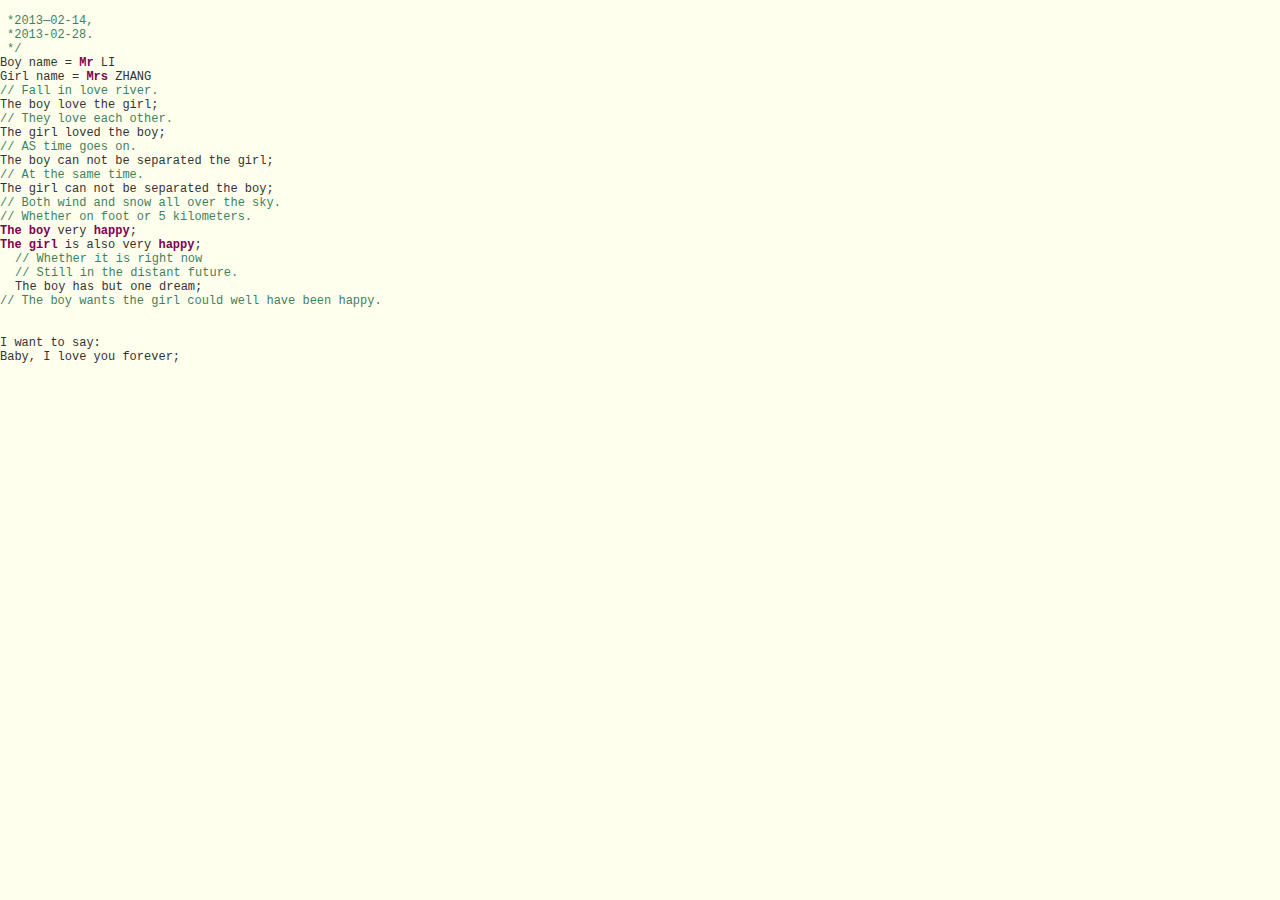
==== commit 868c794b: "音乐源" ====
--- a/index.html
+++ b/index.html
@@ -19,11 +19,11 @@
 </head>
 
 <body>
-
+	<embed id="soundControl" src="http://mp3.9ku.com/m4a/307081.m4a" mastersound hidden="true" loop="false" autostart="true"></embed> 
 <div id="mainDiv">
 	<div id="content">
 		<div id="code">
-			<span class="comments">/**</span><br />
+			<span class="comments"></span><br />
 			<span class="space"/><span class="comments">*2013—02-14,</span><br />
 			<span class="space"/><span class="comments">*2013-02-28.</span><br />
 			<span class="space"/><span class="comments">*/</span><br />
@@ -70,8 +70,8 @@
 var offsetX = $('#loveHeart').width() / 2
 var offsetY = $('#loveHeart').height() / 2 - 55
 var together = new Date()
-together.setFullYear(2013, 2, 28)
-together.setHours(20)
+together.setFullYear(2016, 7, 28)
+together.setHours(0)
 together.setMinutes(0)
 together.setSeconds(0)
 together.setMilliseconds(0)
@@ -99,9 +99,5 @@
   $('#code').typewriter()
 }
 </script>
-<div style="text-align:center;clear:both">
-<p>适用浏览器：360、FireFox、Chrome、Safari、Opera、傲游、搜狗、世界之窗. 不支持IE8及以下浏览器。</p>
-<p>来源：<a href="http://sc.chinaz.com/" target="_blank">站长素材</a></p>
-</div>
 </body>
 </html>
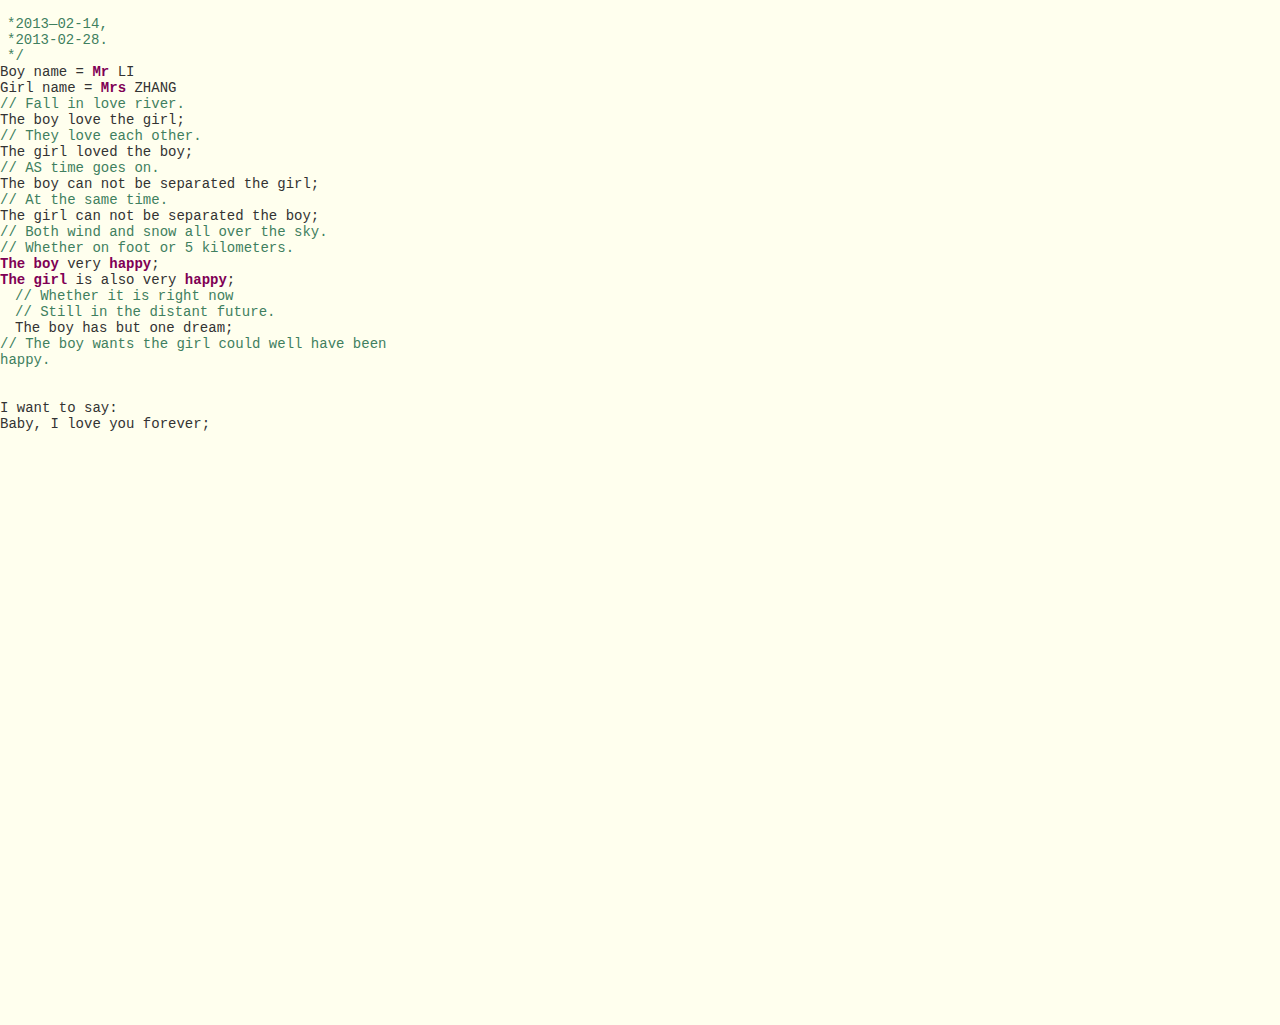
==== commit bb1a63aa: ".." ====
--- a/index.html
+++ b/index.html
@@ -2,7 +2,7 @@
 <html xmlns="http://www.w3.org/1999/xhtml">
 <head>
 <meta http-equiv="Content-Type" content="text/html; charset=utf-8" />
-<title>jquery+html5烂漫爱心表白动画 - 站长素材</title>
+<title>献给世界上最好的---尚烜儿</title>
 
 <style type="text/css">
 @font-face {
@@ -19,7 +19,7 @@
 </head>
 
 <body>
-	<embed id="soundControl" src="http://mp3.9ku.com/m4a/307081.m4a" mastersound hidden="true" loop="false" autostart="true"></embed> 
+	<audio id="soundControl" src="http://mp3.9ku.com/m4a/307081.m4a"  loop="false" autoplay="true"></audio> 
 <div id="mainDiv">
 	<div id="content">
 		<div id="code">
@@ -99,5 +99,12 @@
   $('#code').typewriter()
 }
 </script>
+<script type="text/javascript">
+  window.onload = function () {
+    if (window.devicePixelRatio && window.devicePixelRatio >= 2) {
+      document.getElementsByTagName('body')[0].setAttribute('dpr', '2')
+    }
+}
+</script>
 </body>
 </html>
--- a/css/default.css
+++ b/css/default.css
@@ -1,6 +1,6 @@
 ﻿body{margin:0;padding:0;background:#ffe;font-size:12px;overflow:auto}
 #mainDiv{width:100%;height:100%}
-#loveHeart{float:left;width:670px;height:625px}
+#loveHeart{margin:0 auto;width:670px;height:625px}
 #garden{width:100%;height:100%}
 #elapseClock{text-align:right;font-size:18px;margin-top:10px;margin-bottom:10px}
 #words{font-family:"sans-serif";width:500px;font-size:24px;color:#666}
@@ -9,11 +9,12 @@
 #loveu{padding:5px;font-size:22px;margin-top:80px;margin-right:120px;text-align:right;display:none}
 #loveu .signature{margin-top:10px;font-size:20px;font-style:italic}
 #clickSound{display:none}
-#code{float:left;width:440px;height:400px;color:#333;font-family:"Consolas","Monaco","Bitstream Vera Sans Mono","Courier New","sans-serif";font-size:12px}
+[dpr='2'] #code{font-size:28px}
+#code{float:left;width:440px;height:400px;color:#333;font-family:"Consolas","Monaco","Bitstream Vera Sans Mono","Courier New","sans-serif";font-size:14px}
 #code .string{color:#2a36ff}
 #code .keyword{color:#7f0055;font-weight:bold}
 #code .placeholder{margin-left:15px}#code .space{margin-left:7px}
 #code .comments{color:#3f7f5f}
 #copyright{margin-top:10px;text-align:center;width:100%;color:#666}
 #errorMsg{width:100%;text-align:center;font-size:24px;position:absolute;top:100px;left:0}
-#copyright a{color:#666}+#copyright a{color:#666}
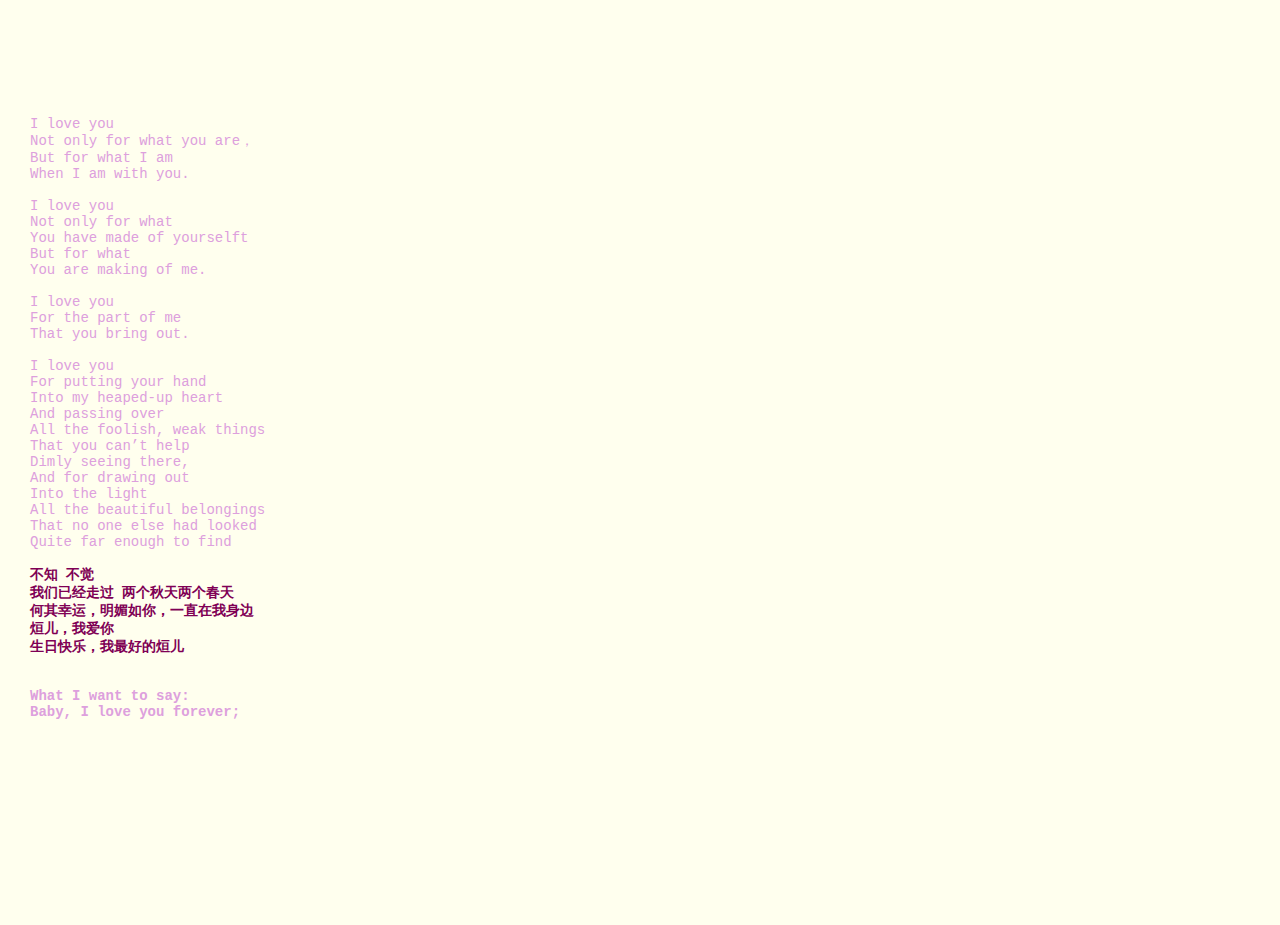
==== commit 19b3f456: "ojbk" ====
--- a/index.html
+++ b/index.html
@@ -24,42 +24,50 @@
 	<div id="content">
 		<div id="code">
 			<span class="comments"></span><br />
-			<span class="space"/><span class="comments">*2013—02-14,</span><br />
-			<span class="space"/><span class="comments">*2013-02-28.</span><br />
-			<span class="space"/><span class="comments">*/</span><br />
-			Boy name = <span class="keyword">Mr</span> LI<br />
-			Girl name = <span class="keyword">Mrs</span> ZHANG<br />
-			<span class="comments">// Fall in love river. </span><br />
-			The boy love the girl;<br />
-			<span class="comments">// They love each other.</span><br />
-			The girl loved the boy;<br />
-			<span class="comments">// AS time goes on.</span><br />
-			The boy can not be separated the girl;<br />
-			<span class="comments">// At the same time.</span><br />
-			The girl can not be separated the boy;<br />
-			<span class="comments">// Both wind and snow all over the sky.</span><br />
-			<span class="comments">// Whether on foot or 5 kilometers.</span><br />
-			<span class="keyword">The boy</span> very <span class="keyword">happy</span>;<br />
-			<span class="keyword">The girl</span> is also very <span class="keyword">happy</span>;<br />
-			<span class="placeholder"/><span class="comments">// Whether it is right now</span><br />
-			<span class="placeholder"/><span class="comments">// Still in the distant future.</span><br />
-			<span class="placeholder"/>The boy has but one dream;<br />
-			<span class="comments">// The boy wants the girl could well have been happy.</span><br />
+			<span class="comments">I love you </span><br />
+			<span class="comments">Not only for what you are， </span><br />
+			<span class="comments">But for what I am </span><br />
+			<span class="comments">When I am with you. </span><br /><br/>
+			<span class="comments">I love you</span><br />
+			<span class="comments">Not only for what</span><br />
+			<span class="comments">You have made of yourselft</span><br />
+			<span class="comments">But for what</span><br />
+			<span class="comments">You are making of me. </span><br /><br>
+			<span class="comments">I love you </span><br />
+			<span class="comments">For the part of me  </span><br />
+			<span class="comments">That you bring out.</span><br /><br>
+			<span class="comments">I love you</span><br />
+			<span class="comments">For putting your hand </span><br />
+			<span class="comments">Into my heaped-up heart</span><br />
+			<span class="comments">And passing over</span><br />
+			<span class="comments">All the foolish, weak things </span><br />
+			<span class="comments">That you can’t help </span><br />
+			<span class="comments">Dimly seeing there, </span><br />
+			<span class="comments">And for drawing out </span><br />
+			<span class="comments">Into the light </span><br />
+			<span class="comments">All the beautiful belongings  </span><br />
+			<span class="comments">That no one else had looked</span><br />
+			<span class="comments">Quite far enough to find </span><br/><br/>
+			<span class="keyword">不知 不觉 <span class="keyword"></span><br />
+			<span class="keyword">我们已经走过 两个秋天两个春天</span><br />
+<span class="keyword">何其幸运，明媚如你，一直在我身边</span><br />
+	<span class="keyword">烜儿，我爱你</span><br />
+			<span class="keyword"/>生日快乐，我最好的烜儿<br />
 			<br>
 			<br>
-			I want to say:<br />
-			Baby, I love you forever;<br />
+			<span class="comments">	What I want to say:</span><br />
+			<span class="comments">Baby, I love you forever; </span><br/><br/>
 		</div>
 		<div id="loveHeart">
 			<canvas id="garden"></canvas>
 			<div id="words">
 				<div id="messages">
-					亲爱的，这是我们相爱在一起的时光。
+					不知不觉，我们已经走了这么远
 					<div id="elapseClock"></div>
 				</div>
 				<div id="loveu">
-					爱你直到永永远远。<br/>
-					<div class="signature">- 李先生</div>
+					让我们爱的时钟轮转，一直，到，永远<br/>
+					<div class="signature">- 爱你的刘佳</div>
 				</div>
 			</div>
 		</div>
@@ -88,12 +96,12 @@
 } else {
   setTimeout(function () {
     startHeartAnimation()
-  }, 5000)
+  }, 60000)
 
   timeElapse(together)
   setInterval(function () {
     timeElapse(together)
-  }, 500)
+  }, 800)
 
   adjustCodePosition()
   $('#code').typewriter()
@@ -103,7 +111,12 @@
   window.onload = function () {
     if (window.devicePixelRatio && window.devicePixelRatio >= 2) {
       document.getElementsByTagName('body')[0].setAttribute('dpr', '2')
-    }
+  }
+  let i = 0
+  setInterval(function a () {
+  i++
+  console.log(i)
+}, 1000)
 }
 </script>
 </body>
--- a/css/default.css
+++ b/css/default.css
@@ -1,20 +1,21 @@
 ﻿body{margin:0;padding:0;background:#ffe;font-size:12px;overflow:auto}
 #mainDiv{width:100%;height:100%}
-#loveHeart{margin:0 auto;width:670px;height:625px}
-#garden{width:100%;height:100%}
+#content{margin-top: 100px;left: 50px;}
+#loveHeart{position:absolute; top:300px;margin:0;margin-left:400px;width:670px;height:625px}
+#garden{width:100%;height:100%;position: absolute;top: 0;left: 0;}
 #elapseClock{text-align:right;font-size:18px;margin-top:10px;margin-bottom:10px}
-#words{font-family:"sans-serif";width:500px;font-size:24px;color:#666}
+#words{position:absolute;top:30%;left:50%;margin-left:-250px;font-family:"sans-serif";width:500px;font-size:24px;color:#666}
 #messages{display:none}
 #elapseClock .digit{font-family:"digit";font-size:36px}
-#loveu{padding:5px;font-size:22px;margin-top:80px;margin-right:120px;text-align:right;display:none}
+#loveu{padding:5px;font-size:22px;margin-top:50px;margin-right:70px;text-align:right;display:none}
 #loveu .signature{margin-top:10px;font-size:20px;font-style:italic}
 #clickSound{display:none}
 [dpr='2'] #code{font-size:28px}
-#code{float:left;width:440px;height:400px;color:#333;font-family:"Consolas","Monaco","Bitstream Vera Sans Mono","Courier New","sans-serif";font-size:14px}
+#code{float:left;width:440px;height:400px;color:#333;font-family:"Consolas","Monaco","Bitstream Vera Sans Mono","Courier New","sans-serif";font-size:14px;margin-left:30px }
 #code .string{color:#2a36ff}
-#code .keyword{color:#7f0055;font-weight:bold}
+#code .keyword{color:#7f0055;font-weight:bold;white-space: nowrap;}
 #code .placeholder{margin-left:15px}#code .space{margin-left:7px}
-#code .comments{color:#3f7f5f}
+#code .comments{color:plum}
 #copyright{margin-top:10px;text-align:center;width:100%;color:#666}
 #errorMsg{width:100%;text-align:center;font-size:24px;position:absolute;top:100px;left:0}
 #copyright a{color:#666}
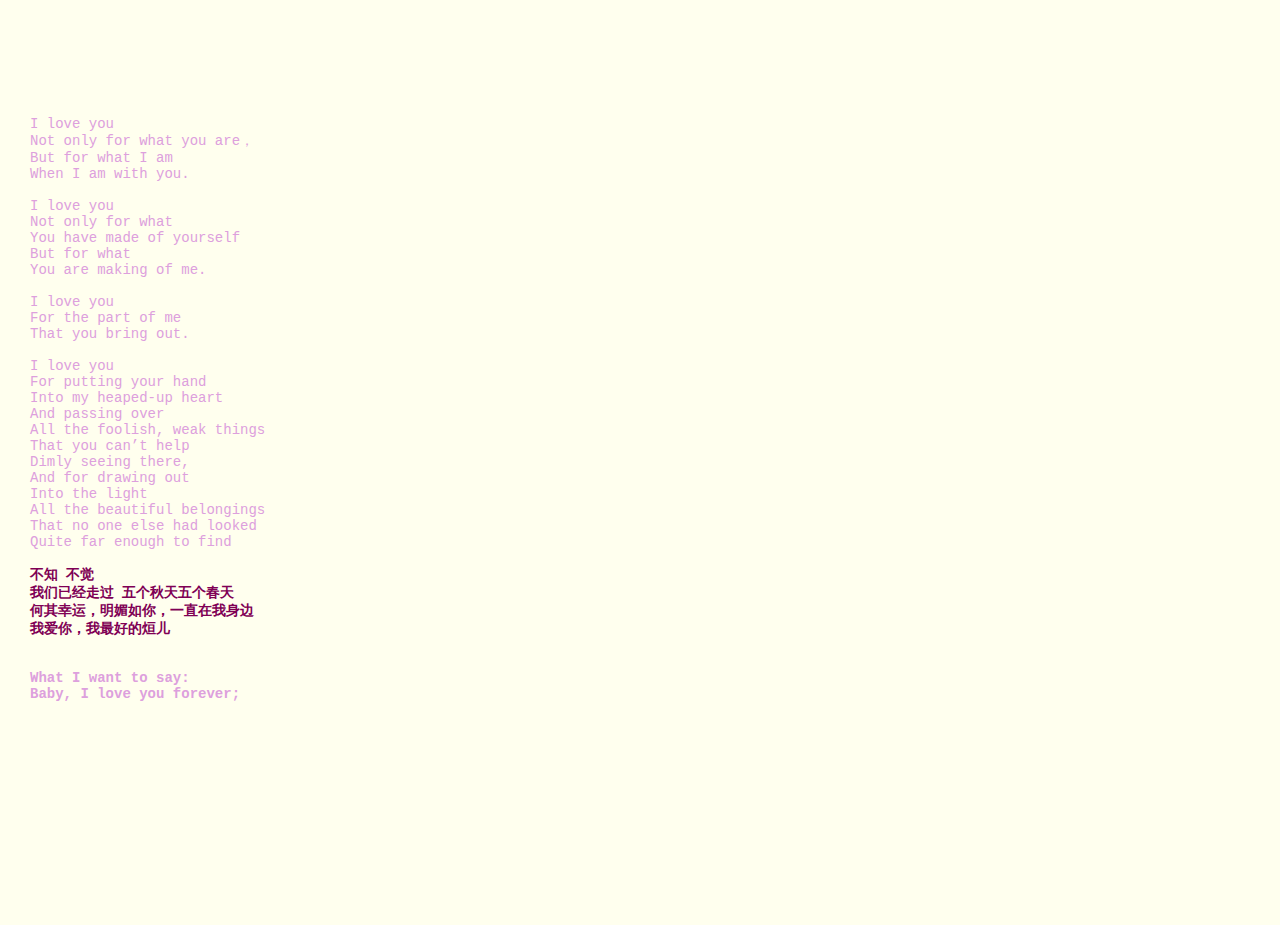
==== commit 72a531ae: "婚礼备用" ====
--- a/index.html
+++ b/index.html
@@ -19,7 +19,6 @@
 </head>
 
 <body>
-	<audio id="soundControl" src="http://mp3.9ku.com/m4a/307081.m4a"  loop="false" autoplay="true"></audio> 
 <div id="mainDiv">
 	<div id="content">
 		<div id="code">
@@ -30,7 +29,7 @@
 			<span class="comments">When I am with you. </span><br /><br/>
 			<span class="comments">I love you</span><br />
 			<span class="comments">Not only for what</span><br />
-			<span class="comments">You have made of yourselft</span><br />
+			<span class="comments">You have made of yourself</span><br />
 			<span class="comments">But for what</span><br />
 			<span class="comments">You are making of me. </span><br /><br>
 			<span class="comments">I love you </span><br />
@@ -49,10 +48,9 @@
 			<span class="comments">That no one else had looked</span><br />
 			<span class="comments">Quite far enough to find </span><br/><br/>
 			<span class="keyword">不知 不觉 <span class="keyword"></span><br />
-			<span class="keyword">我们已经走过 两个秋天两个春天</span><br />
+			<span class="keyword">我们已经走过 五个秋天五个春天</span><br />
 <span class="keyword">何其幸运，明媚如你，一直在我身边</span><br />
-	<span class="keyword">烜儿，我爱你</span><br />
-			<span class="keyword"/>生日快乐，我最好的烜儿<br />
+	<span class="keyword">我爱你，我最好的烜儿</span><br />
 			<br>
 			<br>
 			<span class="comments">	What I want to say:</span><br />
@@ -95,8 +93,8 @@
   document.execCommand('stop')
 } else {
   setTimeout(function () {
-    startHeartAnimation()
-  }, 60000)
+	startHeartAnimation()
+  }, 40000)
 
   timeElapse(together)
   setInterval(function () {
@@ -116,7 +114,7 @@
   setInterval(function a () {
   i++
   console.log(i)
-}, 1000)
+}, 300)
 }
 </script>
 </body>
